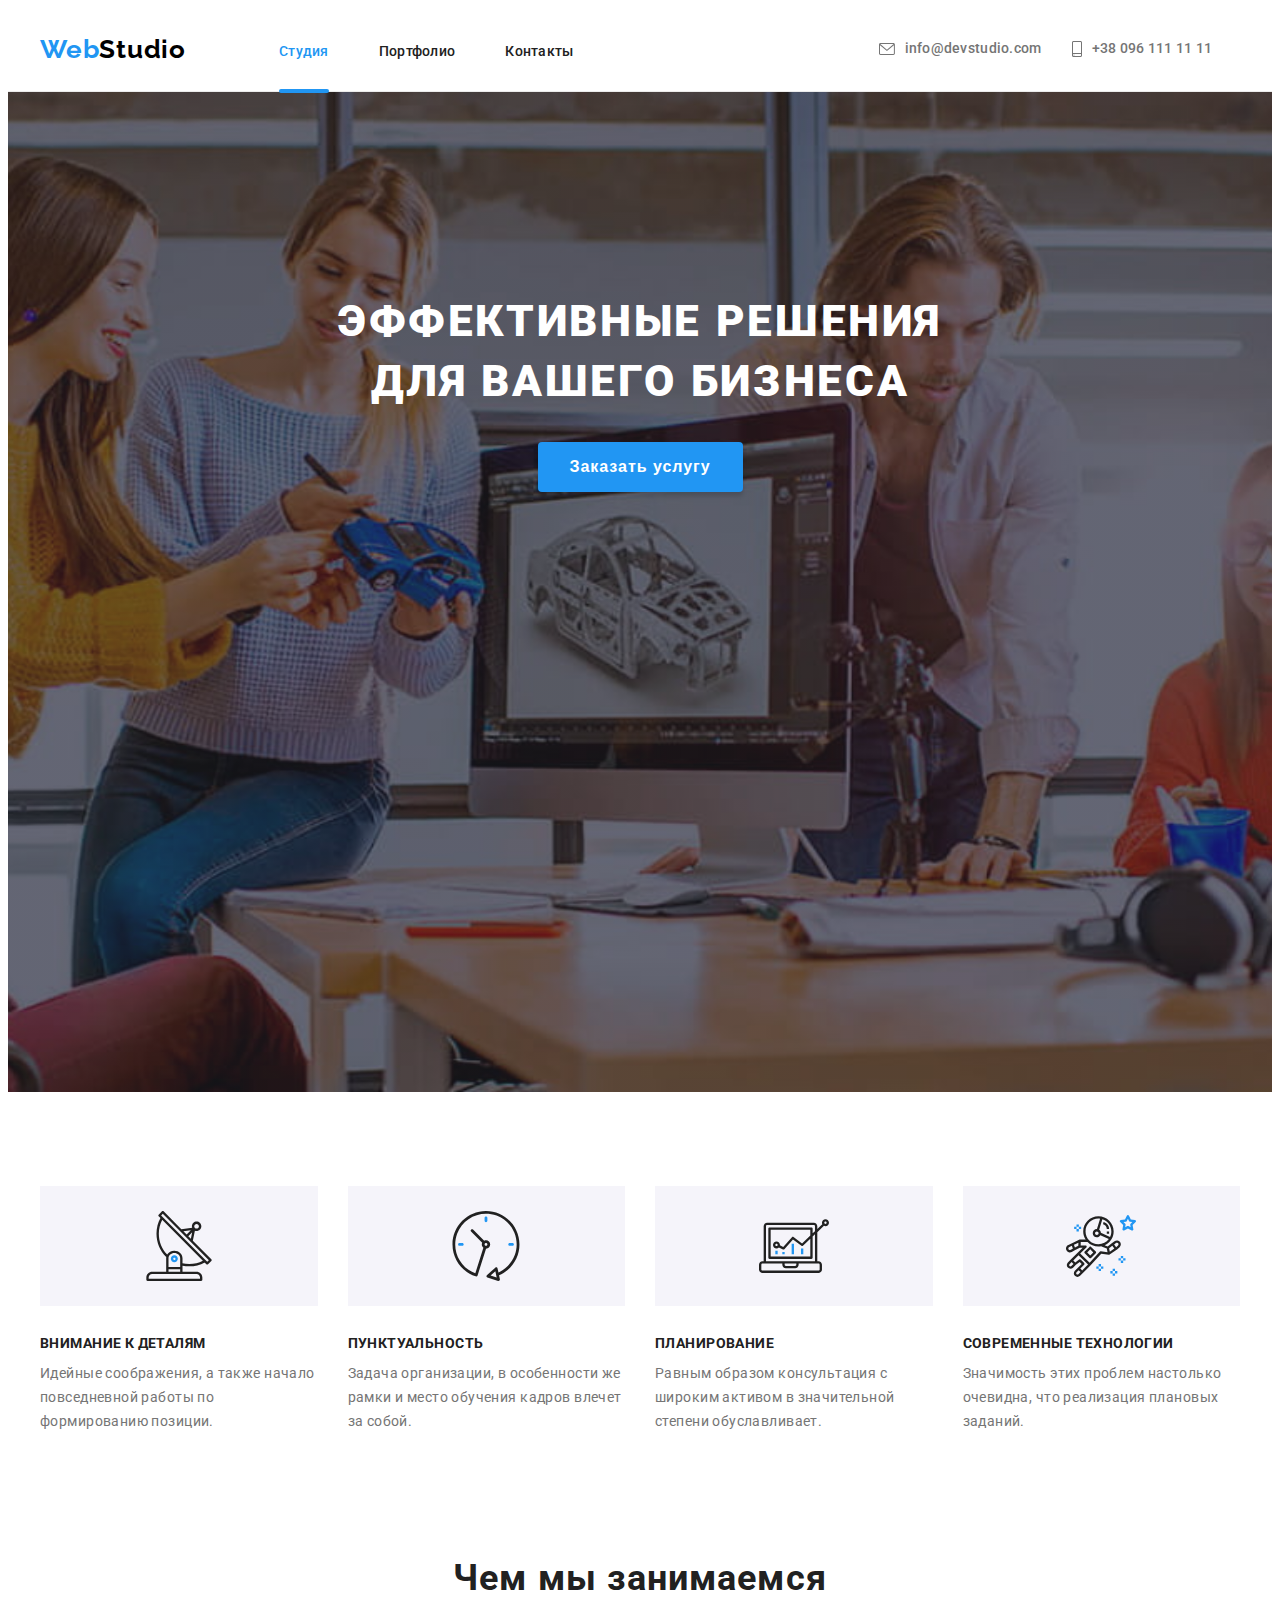
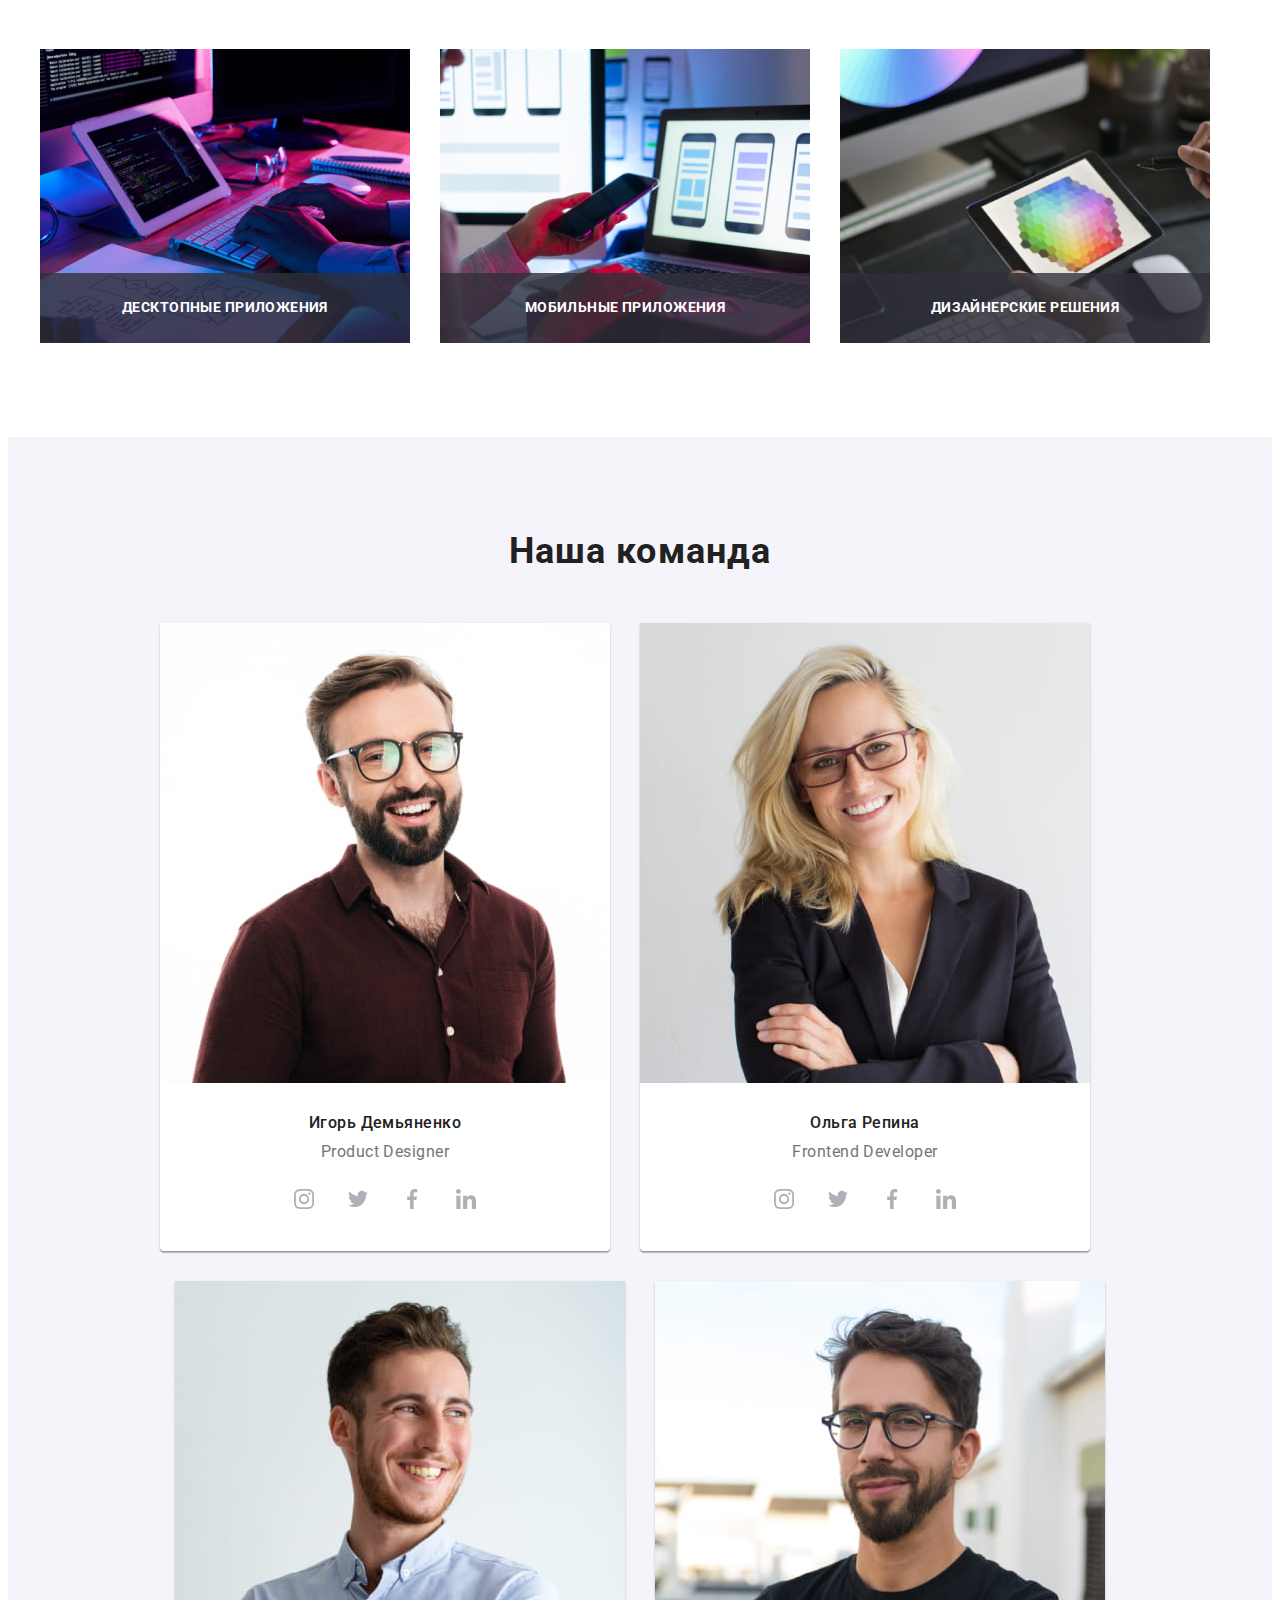
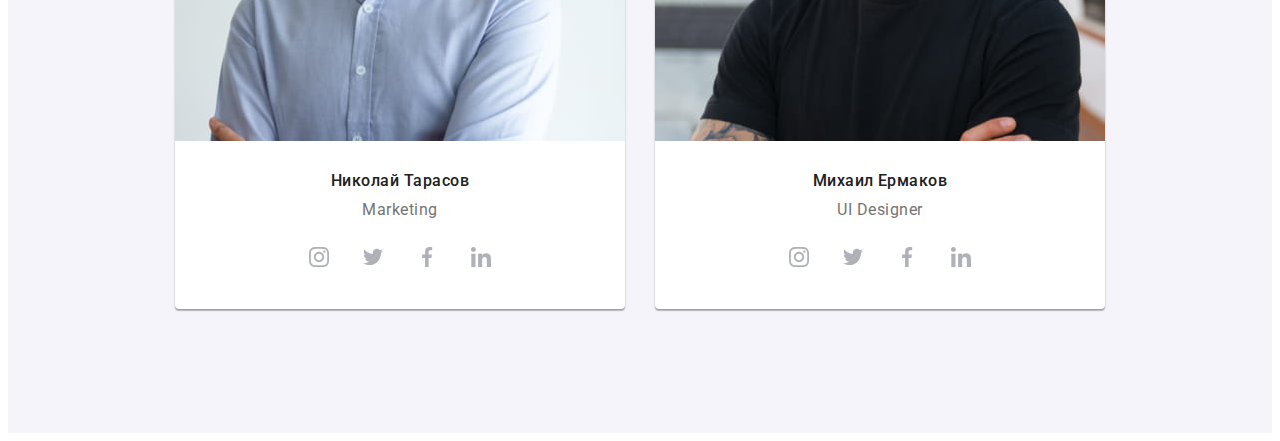
==== index.html @ b8a22445 ":herb:" ====
<!DOCTYPE html>
<html lang="ru">
  <head>
    <meta charset="UTF-8" />
    <meta http-equiv="X-UA-Compatible" content="IE=edge" />
    <meta name="viewport" content="width=device-width, initial-scale=1.0" />
    <title>Web Studio</title>
    <link
      href="https://fonts.googleapis.com/css2?family=Raleway:wght@700&family=Roboto:wght@400;500;700;900&display=swap"
      rel="stylesheet"
    />
    <link
      rel="stylesheet"
      href="https://cdnjs.cloudflare.com/ajax/libs/modern-normalize/1.1.0/modern-normalize.min.css"
      integrity="sha512-wpPYUAdjBVSE4KJnH1VR1HeZfpl1ub8YT/NKx4PuQ5NmX2tKuGu6U/JRp5y+Y8XG2tV+wKQpNHVUX03MfMFn9Q=="
      crossorigin="anonymous"
      referrerpolicy="no-referrer"
    />
    <link rel="stylesheet" href="./css/main.min.css" />
  </head>
  <body>
    <!--шапка-->
    <header class="page-header">
      <div class="page-header__container container">
        <a class="logo" href=""><span class="logo__icon">Web</span>Studio</a>

        <!--мобильное меню-->
        <button
          class="menu-button is-open"
          aria-expanded="false"
          aria-controls="menu-container"
          data-menu-button
          type="button"
        >
          <svg class="menu-icon" width="40" height="40" aria-label="Переключательмобильного меню">
            <use class="icon-menu" href="./images/icon.svg#icon-menu"></use>
            <use class="icon-close" href="./images/icon.svg#icon-close"></use>
          </svg>
        </button>

        <nav class="nav">
          <div class="menu-container" id="menu-container" data-menu>
            <ul class="site-nav">
              <li class="site-nav__item">
                <a class="site-nav__link site-nav__link--active" href="./index.html">Студия</a>
              </li>
              <li class="site-nav__item">
                <a class="site-nav__link" href="./portfolio.html">Портфолио</a>
              </li>
              <li class="site-nav__item"><a class="site-nav__link" href="">Контакты</a></li>
            </ul>

            <!--Контакты-->
            <ul class="contacts">
              <li class="contacts__item">
                <a class="contacts__link contacts__link--mail" href="mailto:info@devstudio.com">
                  <svg class="contacts__logo" width="16" height="12">
                    <use href="./images/icon.svg#icon-envelope"></use></svg
                  >info@devstudio.com</a
                >
              </li>
              <li class="contacts__item">
                <a class="contacts__link contacts__link--tel" href="tel:+380961111111"
                  ><svg class="contacts__logo" width="10" height="16">
                    <use href="./images/icon.svg#icon-smartphone"></use></svg
                  >+38 096 111 11 11</a
                >
              </li>
            </ul>

            <ul class="menu-social">
              <li class="menu-social__item"><a class="menu-social__link">Instagram</a></li>
              <li class="menu-social__item"><a class="menu-social__link">Twitter</a></li>
              <li class="menu-social__item"><a class="menu-social__link">Facebook</a></li>
              <li class="menu-social__item"><a class="menu-social__link">Linkedin</a></li>
            </ul>
          </div>
        </nav>
      </div>
    </header>
    <main>
      <!--Герой-->
      <section class="hero">
        <div class="container">
          <h1 class="hero__title">Эффективные решения <br />для вашего бизнеса</h1>
          <button class="hero__button" data-modal-open type="button">Заказать услугу</button>
        </div>
      </section>

      <div class="backdrop is-hidden" data-modal>
        <div class="modal-box">
          <button class="modal-box__btn" data-modal-close>
            <svg class="modal-box__btn--close" width="18" height="18">
              <use href="./images/icon.svg#icon-close"></use>
            </svg>
          </button>

          <p class="modal-box__title">Оставьте свои данные, мы вам перезвоним</p>
          <form class="modal-box__form">
            <div class="modal-box__field">
              <label class="modal-box__label" for="name">Имя</label>
              <input class="modal-box__input" type="text" name="name" id="name" />
              <svg class="modal-box__icon" width="18" height="18">
                <use href="./images/icon.svg#icon-person"></use>
              </svg>
            </div>

            <div class="modal-box__field">
              <label class="modal-box__label" for="tel">Телефон</label>
              <input class="modal-box__input" type="tel" name="tel" id="tel" />
              <svg class="modal-box__icon" width="18" height="18">
                <use href="./images/icon.svg#icon-phone-black"></use>
              </svg>
            </div>

            <div class="modal-box__field">
              <label class="modal-box__label" for="mail">Почта</label>
              <input class="modal-box__input" type="email" name="mail" id="mail" />
              <svg class="modal-box__icon" width="18" height="18">
                <use href="./images/icon.svg#icon-email-black"></use>
              </svg>
            </div>

            <div class="textarea">
              <label class="modal-box__label" for="textarea">Комментарий</label>
              <textarea
                class="textarea__field"
                name="comment"
                rows="5"
                id="textarea"
                placeholder="Введите текст"
              ></textarea>
            </div>

            <div class="modal-policy">
              <label class="modal-policy__label" for="policy">
                <input
                  class="modal-policy__input visually-hidden"
                  type="checkbox"
                  name="policy"
                  id="policy"
                />
                <span class="modal-policy__check"></span>
                <span class="modal-policy__text"
                  >Соглашаюсь с рассылкой и принимаю
                  <a class="modal-policy__agreement" href="">Условия договора</a></span
                >
              </label>
            </div>

            <button class="modal__submit" type="submit">Отправить</button>
          </form>
        </div>
      </div>

      <!--Особенности-->
      <section class="section">
        <div class="container">
          <h2 class="section__title visually-hidden">Особенности</h2>
          <ul class="feature">
            <li class="feature__item">
              <div class="feature__box">
                <svg class="feature__icon" width="70" height="70">
                  <use href="./images/icon.svg#icon-antenna"></use>
                </svg>
              </div>

              <h3 class="feature__title">Внимание к деталям</h3>
              <p class="feature__text">
                Идейные соображения, а также начало повседневной работы по формированию позиции.
              </p>
            </li>

            <li class="feature__item">
              <div class="feature__box">
                <svg class="feature__icon" width="70" height="70">
                  <use href="./images/icon.svg#icon-clock"></use>
                </svg>
              </div>

              <h3 class="feature__title">Пунктуальность</h3>
              <p class="feature__text">
                Задача организации, в особенности же рамки и место обучения кадров влечет за собой.
              </p>
            </li>

            <li class="feature__item">
              <div class="feature__box">
                <svg class="feature__icon" width="70" height="70">
                  <use href="./images/icon.svg#icon-diagram"></use>
                </svg>
              </div>

              <h3 class="feature__title">Планирование</h3>
              <p class="feature__text">
                Равным образом консультация с широким активом в значительной степени обуславливает.
              </p>
            </li>

            <li class="feature__item">
              <div class="feature__box">
                <svg class="feature__icon" width="70" height="70">
                  <use href="./images/icon.svg#icon-astronaut"></use>
                </svg>
              </div>

              <h3 class="feature__title">Современные технологии</h3>
              <p class="feature__text">
                Значимость этих проблем настолько очевидна, что реализация плановых заданий.
              </p>
            </li>
          </ul>
        </div>
      </section>

      <!--Чем мы занимаемся-->
      <section class="section section--padding-top">
        <div class="container">
          <h2 class="section__title">Чем мы занимаемся</h2>
          <ul class="work">
            <li class="work__item">
              <div class="work__thumb">
                <img src="images/comp.jpg" alt="Computer" width="370" height="295" />
                <p class="work__text">Десктопные приложения</p>
              </div>
            </li>

            <li class="work__item">
              <div class="work__thumb">
                <img src="images/phone.jpg" alt="Phone" width="370" height="295" />
                <p class="work__text">Мобильные приложения</p>
              </div>
            </li>

            <li class="work__item">
              <div class="work__thumb">
                <img src="images/color.jpg" alt="Color" width="370" height="295" />
                <p class="work__text">Дизайнерские решения</p>
              </div>
            </li>
          </ul>
        </div>
      </section>

      <!--Наша команда-->
      <section class="section section--other-bgc">
        <div class="container">
          <h2 class="section__title">Наша команда</h2>
          <ul class="comand">
            <li class="comand__items">
              <picture>
                <source
                  srcset="
                    ./images/mobile-comand/mobile-dem'yanenko.jpg    1x,
                    ./images/mobile-comand/mobile-dem'yanenko@2x.jpg 2x
                  "
                  type="image/jpg"
                  media="(max-width: 767px)"
                />
                <source
                  srcset="
                    ./images/tablet-comand/tablet-dem'yanenko.jpg    1x,
                    ./images/tablet-comand/tablet-dem'yanenko@2x.jpg 2x
                  "
                  type="image/jpg"
                  media="(min-width: $tablet)"
                />
                <source
                  srcset="
                    ./images/tablet-comand/desktop-dem'yanenko.jpg    1x,
                    ./images/tablet-comand/desktop-dem'yanenko@2x.jpg 2x
                  "
                  type="image/jpg"
                  media="(min-width: $desktop)"
                />
                <img src="./images/mobile-comand/mobile-dem'yanenko.jpg" alt="Demianenko" />
              </picture>

              <div class="avatar">
                <h3 class="avatar__title">Игорь Демьяненко</h3>
                <p class="avatar__text">Product Designer</p>

                <ul class="comand-social">
                  <li class="comand-social__item">
                    <a class="comand-social__link" href="">
                      <svg class="comand-social__icon" width="20" height="20">
                        <use href="./images/icon.svg#icon-instagram"></use>
                      </svg>
                    </a>
                  </li>

                  <li class="comand-social__item">
                    <a class="comand-social__link" href="">
                      <svg class="comand-social__icon" width="20" height="20">
                        <use href="./images/icon.svg#icon-twitter"></use>
                      </svg>
                    </a>
                  </li>

                  <li class="comand-social__item">
                    <a class="comand-social__link" href="">
                      <svg class="comand-social__icon" width="20" height="20">
                        <use href="./images/icon.svg#icon-facebook"></use>
                      </svg>
                    </a>
                  </li>

                  <li class="comand-social__item">
                    <a class="comand-social__link" href="">
                      <svg class="comand-social__icon" width="20" height="20">
                        <use href="./images/icon.svg#icon-linkedin"></use>
                      </svg>
                    </a>
                  </li>
                </ul>
              </div>
            </li>

            <li class="comand__items">
              <picture>
                <source
                  media="(max-width: 767px)"
                  srcset="
                    ./images/mobile-comand/mobile-repina.jpg    1x,
                    ./images/mobile-comand/mobile-repina@2x.jpg 2x
                  "
                  type="image/jpg"
                />
                <source
                  media="(min-width: $tablet)"
                  srcset="
                    ./images/tablet-comand/tablet-repina.jpg    1x,
                    ./images/tablet-comand/tablet-repina@2x.jpg 2x
                  "
                  type="image/jpg"
                />
                <source
                  media="(min-width: $desktop)"
                  srcset="
                    ./images/tablet-comand/desktop-repina.jpg    1x,
                    ./images/tablet-comand/desktop-repina@2x.jpg 2x
                  "
                  type="image/jpg"
                />
                <img src="./images/mobile-comand/mobile-repina.jpg" alt="Repina" />
              </picture>

              <div class="avatar">
                <h3 class="avatar__title">Ольга Репина</h3>
                <p class="avatar__text">Frontend Developer</p>

                <ul class="comand-social">
                  <li class="comand-social__item">
                    <a class="comand-social__link" href="">
                      <svg class="comand-social__icon" width="20" height="20">
                        <use href="./images/icon.svg#icon-instagram"></use>
                      </svg>
                    </a>
                  </li>

                  <li class="comand-social__item">
                    <a class="comand-social__link" href="">
                      <svg class="comand-social__icon" width="20" height="20">
                        <use href="./images/icon.svg#icon-twitter"></use>
                      </svg>
                    </a>
                  </li>

                  <li class="comand-social__item">
                    <a class="comand-social__link" href="">
                      <svg class="comand-social__icon" width="20" height="20">
                        <use href="./images/icon.svg#icon-facebook"></use>
                      </svg>
                    </a>
                  </li>

                  <li class="comand-social__item">
                    <a class="comand-social__link" href="">
                      <svg class="comand-social__icon" width="20" height="20">
                        <use href="./images/icon.svg#icon-linkedin"></use>
                      </svg>
                    </a>
                  </li>
                </ul>
              </div>
            </li>

            <li class="comand__items">
              <picture>
                <source
                  media="(max-width: 767px)"
                  srcset="
                    ./images/mobile-comand/mobile-tarasov.jpg    1x,
                    ./images/mobile-comand/mobile-tarasov@2x.jpg 2x
                  "
                  type="image/jpg"
                />
                <source
                  media="(min-width: $tablet)"
                  srcset="
                    ./images/tablet-comand/tablet-tarasov.jpg    1x,
                    ./images/tablet-comand/tablet-tarasov@2x.jpg 2x
                  "
                  type="image/jpg"
                />
                <source
                  media="(min-width: $desktop)"
                  srcset="
                    ./images/tablet-comand/desktop-tarasov.jpg    1x,
                    ./images/tablet-comand/desktop-tarasov@2x.jpg 2x
                  "
                  type="image/jpg"
                />
                <img src="./images/mobile-comand/mobile-tarasov.jpg" alt="Tarasov" />
              </picture>

              <div class="avatar">
                <h3 class="avatar__title">Николай Тарасов</h3>
                <p class="avatar__text">Marketing</p>

                <ul class="comand-social">
                  <li class="comand-social__item">
                    <a class="comand-social__link" href="">
                      <svg class="comand-social__icon" width="20" height="20">
                        <use href="./images/icon.svg#icon-instagram"></use>
                      </svg>
                    </a>
                  </li>

                  <li class="comand-social__item">
                    <a class="comand-social__link" href="">
                      <svg class="comand-social__icon" width="20" height="20">
                        <use href="./images/icon.svg#icon-twitter"></use>
                      </svg>
                    </a>
                  </li>

                  <li class="comand-social__item">
                    <a class="comand-social__link" href="">
                      <svg class="comand-social__icon" width="20" height="20">
                        <use href="./images/icon.svg#icon-facebook"></use>
                      </svg>
                    </a>
                  </li>

                  <li class="comand-social__item">
                    <a class="comand-social__link" href="">
                      <svg class="comand-social__icon" width="20" height="20">
                        <use href="./images/icon.svg#icon-linkedin"></use>
                      </svg>
                    </a>
                  </li>
                </ul>
              </div>
            </li>

            <li class="comand__items">
              <picture>
                <source
                  media="(max-width: 767px)"
                  srcset="
                    ./images/mobile-comand/mobile-ermakov.jpg    1x,
                    ./images/mobile-comand/mobile-ermakov@2x.jpg 2x
                  "
                  type="image/jpg"
                />
                <source
                  media="(min-width: $tablet)"
                  srcset="
                    ./images/tablet-comand/tablet-ermakov.jpg    1x,
                    ./images/tablet-comand/tablet-ermakov@2x.jpg 2x
                  "
                  type="image/jpg"
                />
                <source
                  media="(min-width: $desktop)"
                  srcset="
                    ./images/tablet-comand/desktop-ermakov.jpg    1x,
                    ./images/tablet-comand/desktop-ermakov@2x.jpg 2x
                  "
                  type="image/jpg"
                />
                <img src="./images/mobile-comand/mobile-ermakov.jpg" alt="Ermakov" />
              </picture>

              <div class="avatar">
                <h3 class="avatar__title">Михаил Ермаков</h3>
                <p class="avatar__text">UI Designer</p>

                <ul class="comand-social">
                  <li class="comand-social__item">
                    <a class="comand-social__link" href="">
                      <svg class="comand-social__icon" width="20" height="20">
                        <use href="./images/icon.svg#icon-instagram"></use>
                      </svg>
                    </a>
                  </li>

                  <li class="comand-social__item">
                    <a class="comand-social__link" href="">
                      <svg class="comand-social__icon" width="20" height="20">
                        <use href="./images/icon.svg#icon-twitter"></use>
                      </svg>
                    </a>
                  </li>

                  <li class="comand-social__item">
                    <a class="comand-social__link" href="">
                      <svg class="comand-social__icon" width="20" height="20">
                        <use href="./images/icon.svg#icon-facebook"></use>
                      </svg>
                    </a>
                  </li>

                  <li class="comand-social__item">
                    <a class="comand-social__link" href="">
                      <svg class="comand-social__icon" width="20" height="20">
                        <use href="./images/icon.svg#icon-linkedin"></use>
                      </svg>
                    </a>
                  </li>
                </ul>
              </div>
            </li>
          </ul>
        </div>
      </section>

      <!--Постоянные клиенты-->
      <!-- <section class="section section--text-align">
        <div class="container">
          <h2 class="section__title">Постоянные клиенты</h2>
          <ul class="clients">
            <li class="clients__item">
              <a class="clients__link" href="">
                <svg class="clients__img" width="106" height="60">
                  <use href="./images/icon.svg#icon-ya-co"></use>
                </svg>
              </a>
            </li>
            <li class="clients__item">
              <a class="clients__link" href="">
                <svg class="clients__img" width="106" height="60">
                  <use href="./images/icon.svg#icon-company"></use>
                </svg>
              </a>
            </li>
            <li class="clients__item">
              <a class="clients__link" href="">
                <svg class="clients__img" width="106" height="60">
                  <use href="./images/icon.svg#icon-company2"></use>
                </svg>
              </a>
            </li>
            <li class="clients__item">
              <a class="clients__link" href="">
                <svg class="clients__img" width="106" height="60">
                  <use href="./images/icon.svg#icon-foster-peters"></use>
                </svg>
              </a>
            </li>
            <li class="clients__item">
              <a class="clients__link" href="">
                <svg class="clients__img" width="106" height="60">
                  <use href="./images/icon.svg#icon-brand"></use>
                </svg>
              </a>
            </li>
            <li class="clients__item">
              <a class="clients__link" href="">
                <svg class="clients__img" width="106" height="60">
                  <use href="./images/icon.svg#icon-company-tag-line"></use>
                </svg>
              </a>
            </li>
          </ul>
        </div>
      </section> -->
    </main>

    <!-- Футер
    <footer class="page-footer">
      <div class="container page-footer--bgc">
        <div class="wrapper">
          <a class="wrapper__logo" href=""><span class="wrapper__icon">Web</span>Studio</a>

          <address>
            <ul class="addres">
              <li class="addres__items">
                <a class="addres__link" href="https://goo.gl/maps/AxwCZDzG8Fguy3GU9"
                  >г. Киев, пр-т Леси Украинки, 26</a
                >
              </li>
              <li class="addres__items">
                <a class="addres__contacts" href="info@example.com">info@example.com</a>
              </li>
              <li class="addres__items">
                <a class="addres__contacts" href="+380991111111">+38 099 111 11 11</a>
              </li>
            </ul>
          </address>
        </div>

        <div class="accede">
          <h2 class="accede__title">Присоединяйтесь</h2>
          <ul class="social">
            <li class="social__item">
              <a class="social__link" href="">
                <svg class="social__logo" width="20" height="20">
                  <use href="./images/icon.svg#icon-instagram"></use>
                </svg>
              </a>
            </li>

            <li class="social__item">
              <a class="social__link" href="">
                <svg class="social__logo" width="20" height="20">
                  <use href="./images/icon.svg#icon-twitter"></use>
                </svg>
              </a>
            </li>

            <li class="social__item">
              <a class="social__link" href="">
                <svg class="social__logo" width="20" height="20">
                  <use href="./images/icon.svg#icon-facebook"></use>
                </svg>
              </a>
            </li>

            <li class="social__item">
              <a class="social__link" href="">
                <svg class="social__logo" width="20" height="20">
                  <use href="./images/icon.svg#icon-linkedin"></use>
                </svg>
              </a>
            </li>
          </ul>
        </div>

        <div class="subscribe">
          <h2 class="subscribe__title">Подпишитесь на рассылку</h2>

          <form class="form form--position">
            <label class="form__field">
              <input type="email" class="form__input" name="mail" placeholder="E-mail" />
            </label>
            <button class="form__btn" type="submit">
              Подписаться
              <svg class="form-btn__icon" width="24" height="24">
                <use href="./images/icon.svg#icon-telegram"></use>
              </svg>
            </button>
          </form>
        </div>
      </div>
    </footer> -->

    <script src="./js/modal.js"></script>
    <script src="./js/menu.js"></script>
  </body>
</html>
---- css/main.min.css ----
.visually-hidden{position:absolute;width:1px;height:1px;margin:-1px;border:0;padding:0;white-space:nowrap;-webkit-clip-path:inset(100%);clip-path:inset(100%);clip:rect(0 0 0 0);overflow:hidden}.backdrop,.grid__box,.grid__text{width:100%;height:100%}body{background-color:#fff;color:#757575;font-family:Roboto,sans-serif}h1,h2,h3,p{margin:0}ul{list-style:none;padding:0;margin:0}img{display:block;max-width:100%;height:auto}a{text-decoration:none}button{cursor:pointer}.container{max-width:480px;padding:0 15px;margin:0 auto}@media screen and (min-width: 768px){.container{max-width:768px}}@media screen and (min-width: 1200px){.container{max-width:1200px}}.section{padding:60px 0}@media screen and (min-width: 1200px){.section{padding:94px 0}}.section__title{text-align:center;margin-bottom:50px;color:#212121;font-weight:700;font-size:36px;line-height:1.16;letter-spacing:0.03em}.page-header__container{display:-webkit-box;display:-ms-flexbox;display:flex;-webkit-box-align:center;-ms-flex-align:center;align-items:center;padding:15px}@media screen and (max-width: 767px){.page-header__container{-webkit-box-pack:justify;-ms-flex-pack:justify;justify-content:space-between}}@media screen and (min-width: 768px){.page-header__container{padding-top:26px;padding-bottom:26px}}.page-header{border-bottom:1px solid #ececec}.site-nav{position:relative}@media screen and (max-width: 767px){.site-nav{display:inline-block;margin-bottom:302px}}@media screen and (min-width: 768px){.site-nav{display:-webkit-box;display:-ms-flexbox;display:flex;margin-right:84px}}@media screen and (min-width: 1200px){.site-nav{margin-right:305px}}.site-nav__link{font-weight:500;font-size:14px;line-height:1.14;letter-spacing:.02em;color:#212121;-webkit-transition:color 250ms cubic-bezier(0.4, 0, 0.2, 1);transition:color 250ms cubic-bezier(0.4, 0, 0.2, 1)}.site-nav__link:hover,.site-nav__link:focus{color:#2196f3}@media screen and (max-width: 767px){.site-nav__link{font-weight:500;font-size:40px;line-height:1.18;letter-spacing:.02em;color:#212121}}@media screen and (min-width: 768px){.site-nav__link{line-height:1.14}}@media screen and (min-width: 1200px){.site-nav__link{font-weight:500;font-size:14px;line-height:1.14;letter-spacing:.02em}}.site-nav__link--active{color:#2196f3}@media screen and (max-width: 767px){.site-nav__link--active{font-weight:500;font-size:40px;line-height:1.18;letter-spacing:.02em}}@media screen and (min-width: 768px){.site-nav__link--active::after{display:inline-block;position:absolute;content:'';bottom:-34px;left:0;background-color:#2196f3;width:100%;height:4px;border-radius:2px;-webkit-transform:scale(1);transform:scale(1);-webkit-transition:-webkit-transform 250ms cubic-bezier(0.4, 0, 0.2, 1);transition:-webkit-transform 250ms cubic-bezier(0.4, 0, 0.2, 1);transition:transform 250ms cubic-bezier(0.4, 0, 0.2, 1);transition:transform 250ms cubic-bezier(0.4, 0, 0.2, 1), -webkit-transform 250ms cubic-bezier(0.4, 0, 0.2, 1)}}@media screen and (min-width: 1200px){.site-nav__link--active::after{bottom:-32px}}.site-nav__link--active:hover::after{-webkit-transform:scaleX(0.9);transform:scaleX(0.9)}.site-nav__item{position:relative;margin-right:0}.site-nav__item:not(:last-child){margin-right:50px}@media screen and (max-width: 767px){.site-nav__item:not(:last-child){margin-right:0;margin-bottom:32px}}.menu-button{position:absolute;right:0;z-index:2;display:-webkit-inline-box;display:-ms-inline-flexbox;display:inline-flex;margin:0;padding:0;border:none;background-color:transparent;-webkit-transition:fill 250ms cubic-bezier(0.4, 0, 0.2, 1);transition:fill 250ms cubic-bezier(0.4, 0, 0.2, 1)}@media screen and (min-width: 768px){.menu-button{display:none}}.menu-button .icon-menu{display:none}.menu-button.is-open .icon-menu{display:block}.menu-button.is-open .icon-close{display:none}@media screen and (max-width: 767px){.menu-button:hover,.menu-button:focus{fill:#2196f3}}.menu-icon{margin-right:15px}.icon-menu{z-index:2}.icon-close{z-index:1}.menu-container{background-color:#fff;padding:20px;font-size:20px;height:auto}@media screen and (max-width: 767px){.menu-container{display:none;position:absolute;top:0;left:0;width:100%;height:100%;padding:48px 40px}.menu-container.is-open{display:block}}@media screen and (min-width: 768px){.menu-container{display:-webkit-box;display:-ms-flexbox;display:flex;-webkit-box-pack:justify;-ms-flex-pack:justify;justify-content:space-between;-webkit-box-align:center;-ms-flex-align:center;align-items:center;-webkit-box-flex:1;-ms-flex-positive:1;flex-grow:1;padding:0}}.contacts{display:-webkit-box;display:-ms-flexbox;display:flex;margin-left:auto}@media screen and (max-width: 767px){.contacts{display:-webkit-inline-box;display:-ms-inline-flexbox;display:inline-flex;-ms-flex-wrap:wrap;flex-wrap:wrap}}@media screen and (min-width: 768px){.contacts{-webkit-box-orient:vertical;-webkit-box-direction:normal;-ms-flex-direction:column;flex-direction:column}}@media screen and (min-width: 1200px){.contacts{-webkit-box-orient:initial;-webkit-box-direction:initial;-ms-flex-direction:initial;flex-direction:initial}}.contacts__item:not(:last-child){margin-right:50px}@media screen and (min-width: 1200px){.contacts__item:not(:last-child){margin-right:30px}}@media screen and (max-width: 767px){.contacts__item:nth-child(1){-webkit-box-ordinal-group:3;-ms-flex-order:2;order:2}}@media screen and (max-width: 767px){.contacts__item:nth-child(2){-webkit-box-ordinal-group:2;-ms-flex-order:1;order:1}}.contacts__link{display:-webkit-box;display:-ms-flexbox;display:flex;-webkit-box-align:center;-ms-flex-align:center;align-items:center;font-weight:500;font-size:14px;line-height:1.4;letter-spacing:.02em;color:#757575;fill:#757575;margin-bottom:0;-webkit-transition:color 250ms cubic-bezier(0.4, 0, 0.2, 1),fill 250ms cubic-bezier(0.4, 0, 0.2, 1);transition:color 250ms cubic-bezier(0.4, 0, 0.2, 1),fill 250ms cubic-bezier(0.4, 0, 0.2, 1)}.contacts__link:hover,.contacts__link:focus{color:#2196f3;fill:#2196f3}@media screen and (max-width: 767px){.contacts__link{display:-webkit-inline-box;display:-ms-inline-flexbox;display:inline-flex;-ms-flex-wrap:wrap;flex-wrap:wrap}}@media screen and (min-width: 768px){.contacts__link{font-weight:500;font-size:12px;line-height:1.17;letter-spacing:.02em}}@media screen and (min-width: 1200px){.contacts__link{font-weight:500;font-size:14px;line-height:1.14;letter-spacing:.02em}}@media screen and (max-width: 767px){.contacts__link--tel{margin-bottom:32px;font-weight:500;font-size:34px;line-height:1.18;letter-spacing:0.02em;color:#2196f3}}@media screen and (max-width: 767px){.contacts__link--mail{font-weight:500;font-size:24px;line-height:1.17;letter-spacing:0.02em;color:#757575;margin-bottom:64px}}@media screen and (min-width: 768px){.contacts__link--mail{margin-bottom:10px}}@media screen and (min-width: 1200px){.contacts__link--mail{margin-bottom:0}}.contacts__logo{margin-right:10px}@media screen and (max-width: 767px){.contacts__logo{display:none}}@media screen and (max-width: 767px){.menu-social{display:-webkit-inline-box;display:-ms-inline-flexbox;display:inline-flex}}@media screen and (min-width: 768px){.menu-social{display:none}}@media screen and (max-width: 767px){.menu-social__item:not(:last-child){border-right:1px solid rgba(33,33,33,0.2);padding-right:10px}}@media screen and (max-width: 767px){.menu-social__item:not(:first-child){padding-left:10px}}@media screen and (max-width: 767px){.menu-social__link{font-weight:500;font-size:18px;line-height:1.22;letter-spacing:0.02em;color:#2196f3}}.logo{color:#000;font-family:Raleway,sans-serif;font-weight:700;font-size:24px;line-height:28px;letter-spacing:.03em}@media screen and (min-width: 768px){.logo{margin-right:88px;font-weight:700;font-size:24px;line-height:1.17;letter-spacing:.03em}}@media screen and (min-width: 1200px){.logo{margin-right:93px;font-weight:700;font-size:26px;line-height:1.19;letter-spacing:.03em}}.logo__icon{color:#2196f3}.hero{padding:118px 0;text-align:center;margin:0 auto;height:400px;background-color:#2f303a;background-image:-webkit-gradient(linear, left top, right top, from(rgba(47,48,58,0.4))),url("../images/mobile-hero/mobile-hero.jpg");background-image:linear-gradient(to right, rgba(47,48,58,0.4)),url("../images/mobile-hero/mobile-hero.jpg");background-repeat:no-repeat;background-position:center;background-size:cover}@media (min-device-pixel-ratio: 2), (-webkit-min-device-pixel-ratio: 2), (min-resolution: 192dpi), (min-resolution: 2dppx){.hero{background-image:-webkit-gradient(linear, left top, left bottom, from(rgba(47,48,58,0.4)), to(rgba(47,48,58,0.4))),url("../images/mobile-hero/mobile-hero@2x.jpg");background-image:linear-gradient(rgba(47,48,58,0.4), rgba(47,48,58,0.4)),url("../images/mobile-hero/mobile-hero@2x.jpg")}}@media screen and (min-width: 768px){.hero{background-image:-webkit-gradient(linear, left top, right top, from(rgba(47,48,58,0.4))),url("/images/tablet-hero/tablet-hero.jpg");background-image:linear-gradient(to right, rgba(47,48,58,0.4)),url("/images/tablet-hero/tablet-hero.jpg")}}@media screen and (min-width: 768px) and (min-device-pixel-ratio: 2), screen and (min-width: 768px) and (-webkit-min-device-pixel-ratio: 2), screen and (min-width: 768px) and (min-resolution: 192dpi), screen and (min-width: 768px) and (min-resolution: 2dppx){.hero{background-image:-webkit-gradient(linear, left top, left bottom, from(rgba(47,48,58,0.4)), to(rgba(47,48,58,0.4))),url("../images/tablet-hero/tablet-hero@2x.jpg");background-image:linear-gradient(rgba(47,48,58,0.4), rgba(47,48,58,0.4)),url("../images/tablet-hero/tablet-hero@2x.jpg")}}@media screen and (min-width: 1200px){.hero{padding:200px 0;height:600px;background-image:-webkit-gradient(linear, left top, right top, from(rgba(47,48,58,0.4)), to(rgba(47,48,58,0.4))),url("../images/desktop-hero/desktop-hero.jpg");background-image:linear-gradient(to right, rgba(47,48,58,0.4), rgba(47,48,58,0.4)),url("../images/desktop-hero/desktop-hero.jpg")}}@media screen and (min-width: 1200px) and (min-device-pixel-ratio: 2), screen and (min-width: 1200px) and (-webkit-min-device-pixel-ratio: 2), screen and (min-width: 1200px) and (min-resolution: 192dpi), screen and (min-width: 1200px) and (min-resolution: 2dppx){.hero{background-image:-webkit-gradient(linear, left top, left bottom, from(rgba(47,48,58,0.4)), to(rgba(47,48,58,0.4))),url("../images/desktop-hero/desktop-hero@2x.jpg");background-image:linear-gradient(rgba(47,48,58,0.4), rgba(47,48,58,0.4)),url("../images/desktop-hero/desktop-hero@2x.jpg")}}.hero__title{font-weight:900;font-size:26px;line-height:1.62;letter-spacing:.06em;text-align:center;text-transform:uppercase;margin-bottom:30px;color:#fff}@media screen and (min-width: 1200px){.hero__title{font-weight:900;font-size:44px;line-height:1.36;letter-spacing:.06em}}.hero__button{padding:10px 32px;min-width:200px;min-height:50px;-webkit-box-shadow:0px 4px 4px rgba(0,0,0,0.15);box-shadow:0px 4px 4px rgba(0,0,0,0.15);border-radius:4px;border:transparent;-webkit-box-align:center;-ms-flex-align:center;align-items:center;text-align:center;background-color:#2196f3;color:#fff;font-weight:700;font-size:16px;line-height:1.88;letter-spacing:.06em;-webkit-transition:background-color 250ms cubic-bezier(0.4, 0, 0.2, 1);transition:background-color 250ms cubic-bezier(0.4, 0, 0.2, 1)}.hero__button:hover,.hero__button:focus{background-color:#188ce8}.backdrop{visibility:visible;position:fixed;top:0;left:0;background-color:rgba(0,0,0,0.2);opacity:1;-webkit-transition:opacity 250ms cubic-bezier(0.4, 0, 0.2, 1),visibility 250ms cubic-bezier(0.4, 0, 0.2, 1);transition:opacity 250ms cubic-bezier(0.4, 0, 0.2, 1),visibility 250ms cubic-bezier(0.4, 0, 0.2, 1)}.backdrop.is-hidden{visibility:hidden;opacity:0;pointer-events:none}.modal-box{position:absolute;top:50%;left:50%;padding:40px;background-color:#fff;-webkit-box-shadow:0px 1px 3px rgba(0,0,0,0.12),0px 1px 1px rgba(0,0,0,0.14),0px 2px 1px rgba(0,0,0,0.2);box-shadow:0px 1px 3px rgba(0,0,0,0.12),0px 1px 1px rgba(0,0,0,0.14),0px 2px 1px rgba(0,0,0,0.2);border-radius:4px;-webkit-transform:translate(-50%, -50%) scale(1);transform:translate(-50%, -50%) scale(1);-webkit-transition:-webkit-transform 250ms cubic-bezier(0.4, 0, 0.2, 1);transition:-webkit-transform 250ms cubic-bezier(0.4, 0, 0.2, 1);transition:transform 250ms cubic-bezier(0.4, 0, 0.2, 1);transition:transform 250ms cubic-bezier(0.4, 0, 0.2, 1), -webkit-transform 250ms cubic-bezier(0.4, 0, 0.2, 1)}@media screen and (max-width: 767px){.modal-box{max-width:450px;width:100vw;max-height:609px;height:100vh}}@media screen and (min-width: 768px){.modal-box{width:450px;height:609px}}@media screen and (min-width: 1200px){.modal-box{width:528px;height:581px}}.backdrop.is-hidden .modal-box{-webkit-transform:translate(-50%, -50%) scale(0);transform:translate(-50%, -50%) scale(0)}.modal-box__btn{position:absolute;top:8px;right:8px;display:-webkit-box;display:-ms-flexbox;display:flex;-webkit-box-pack:center;-ms-flex-pack:center;justify-content:center;-webkit-box-align:center;-ms-flex-align:center;align-items:center;margin-left:auto;width:30px;height:30px;background-color:#fff;border:1px solid rgba(0,0,0,0.1);border-radius:50%}.modal-box__btn--close{fill:#000;-webkit-transition:fill 250ms cubic-bezier(0.4, 0, 0.2, 1);transition:fill 250ms cubic-bezier(0.4, 0, 0.2, 1)}.modal-box__btn--close:hover,.modal-box__btn--close:focus{fill:#2196f3}.modal-box__title{font-weight:700;font-size:20px;line-height:1.5;letter-spacing:.03em;color:#000;margin-bottom:12px;text-align:center}.modal-box__form{margin:0 auto;text-align:center}.modal-box__field{display:-webkit-box;display:-ms-flexbox;display:flex;-webkit-box-orient:vertical;-webkit-box-direction:normal;-ms-flex-direction:column;flex-direction:column;position:relative;margin-bottom:10px}.modal-box__label{margin-bottom:10px;text-align:start;font-weight:400;font-size:12px;line-height:1.17;letter-spacing:.01em;margin-bottom:4px;color:#757575}.modal-box__input{height:40px;padding:11px 12px 11px auto;border:1px solid rgba(33,33,33,0.2);-webkit-box-sizing:border-box;box-sizing:border-box;border-radius:4px;-webkit-transition:border-color 250ms transition-timing-function, outline 250ms transition-timing-function;transition:border-color 250ms transition-timing-function, outline 250ms transition-timing-function}.modal-box__input:focus,.modal-box__input:focus+.modal-box__icon{fill:#2196f3;border-color:#2196f3;outline:none}.modal-box__icon{position:absolute;top:50%;left:12px;fill:#212121;-webkit-transition:fill 250ms cubic-bezier(0.4, 0, 0.2, 1);transition:fill 250ms cubic-bezier(0.4, 0, 0.2, 1)}.textarea{display:-webkit-box;display:-ms-flexbox;display:flex;-webkit-box-orient:vertical;-webkit-box-direction:normal;-ms-flex-direction:column;flex-direction:column;position:relative;margin-bottom:20px}.textarea__field{padding:12px 16px;border:1px solid rgba(33,33,33,0.2);-webkit-box-sizing:border-box;box-sizing:border-box;border-radius:4px;resize:none;-webkit-transition:border-color 250ms cubic-bezier(0.4, 0, 0.2, 1),outline 250ms cubic-bezier(0.4, 0, 0.2, 1);transition:border-color 250ms cubic-bezier(0.4, 0, 0.2, 1),outline 250ms cubic-bezier(0.4, 0, 0.2, 1)}.textarea__field:focus{border-color:#2196f3;outline:none}.textarea__field::-webkit-input-placeholder{font-size:12px;line-height:1.14;letter-spacing:0.01em;color:rgba(117,117,117,0.5);-webkit-transition:color 250ms transition-timing-function;transition:color 250ms transition-timing-function}.textarea__field:-ms-input-placeholder{font-size:12px;line-height:1.14;letter-spacing:0.01em;color:rgba(117,117,117,0.5);-webkit-transition:color 250ms transition-timing-function;transition:color 250ms transition-timing-function}.textarea__field::-ms-input-placeholder{font-size:12px;line-height:1.14;letter-spacing:0.01em;color:rgba(117,117,117,0.5);-webkit-transition:color 250ms transition-timing-function;transition:color 250ms transition-timing-function}.textarea__field::placeholder{font-size:12px;line-height:1.14;letter-spacing:0.01em;color:rgba(117,117,117,0.5);-webkit-transition:color 250ms transition-timing-function;transition:color 250ms transition-timing-function}.textarea__field::-webkit-input-placeholder:focus::-webkit-input-placeholder{color:#2196f3}.textarea__field:-ms-input-placeholder:focus:-ms-input-placeholder{color:#2196f3}.textarea__field::-ms-input-placeholder:focus::-ms-input-placeholder{color:#2196f3}.textarea__field::placeholder:focus::placeholder{color:#2196f3}.modal-policy{display:-webkit-box;display:-ms-flexbox;display:flex;-webkit-box-pack:center;-ms-flex-pack:center;justify-content:center;margin-bottom:30px;padding:0}.modal-policy__label{display:-webkit-inline-box;display:-ms-inline-flexbox;display:inline-flex;-webkit-box-align:center;-ms-flex-align:center;align-items:center}.modal-policy__check{display:inline-block;margin-right:8px;width:16px;height:15px;border:2px solid #212121;border-radius:2px;-webkit-transform:scale(0.9);transform:scale(0.9);-webkit-transition:background-color 250ms cubic-bezier(0.4, 0, 0.2, 1),border-color 250ms cubic-bezier(0.4, 0, 0.2, 1),-webkit-transform 250ms cubic-bezier(0.4, 0, 0.2, 1);transition:background-color 250ms cubic-bezier(0.4, 0, 0.2, 1),border-color 250ms cubic-bezier(0.4, 0, 0.2, 1),-webkit-transform 250ms cubic-bezier(0.4, 0, 0.2, 1);transition:transform 250ms cubic-bezier(0.4, 0, 0.2, 1),background-color 250ms cubic-bezier(0.4, 0, 0.2, 1),border-color 250ms cubic-bezier(0.4, 0, 0.2, 1);transition:transform 250ms cubic-bezier(0.4, 0, 0.2, 1),background-color 250ms cubic-bezier(0.4, 0, 0.2, 1),border-color 250ms cubic-bezier(0.4, 0, 0.2, 1),-webkit-transform 250ms cubic-bezier(0.4, 0, 0.2, 1)}.modal-policy__input:checked+.modal-policy__check{background-color:#2196f3;border-color:#2196f3;background-image:url(../images/icon-check.svg);background-size:contain;background-origin:border-box;-webkit-transform:scale(1);transform:scale(1)}.modal-policy__text{font-weight:400;font-size:12px;line-height:1.17;letter-spacing:.03em;color:#757575}@media screen and (min-width: 1200px){.modal-policy__text{font-weight:400;font-size:14px;line-height:1.71;letter-spacing:.03em}}.modal-policy__agreement{position:relative;text-decoration:none;color:#2196f3;font-weight:400;font-size:12px;line-height:1.17;letter-spacing:.03em}@media screen and (min-width: 1200px){.modal-policy__agreement{font-weight:400;font-size:14px;line-height:1.71;letter-spacing:.03em}}.modal-policy__agreement::after{position:absolute;content:'';top:14.5px;left:0;width:100%;height:1px;background-color:#2196f3}.modal__submit{min-width:200px;height:50px;padding:10px 55px;background-color:#2196f3;-webkit-box-shadow:0px 4px 4px rgba(0,0,0,0.15);box-shadow:0px 4px 4px rgba(0,0,0,0.15);border-radius:4px;border-style:none;font-weight:700;font-size:16px;line-height:1.88;letter-spacing:.06em;-webkit-box-align:center;-ms-flex-align:center;align-items:center;text-align:center;color:#fff;-webkit-transition:background-color 250ms cubic-bezier(0.4, 0, 0.2, 1);transition:background-color 250ms cubic-bezier(0.4, 0, 0.2, 1)}.modal__submit:hover,.modal__submit:focus{background-color:#188ce8}.feature{display:-webkit-box;display:-ms-flexbox;display:flex;-ms-flex-wrap:wrap;flex-wrap:wrap}.feature__item{margin-bottom:30px}@media screen and (min-width: 768px){.feature__item{-ms-flex-preferred-size:calc((100% - 30px) / 2);flex-basis:calc((100% - 30px) / 2)}}@media screen and (min-width: 1200px){.feature__item{margin-right:30px;-ms-flex-preferred-size:calc((100% - 90px) / 4);flex-basis:calc((100% - 90px) / 4)}.feature__item:last-child{margin-right:0}}@media screen and (min-width: 768px) and (max-width: 1199px){.feature__item:nth-child(2n+1){margin-right:30px}}@media screen and (min-width: 768px) and (max-width: 1199px){.feature__item:nth-child(3){margin-bottom:0}}@media screen and (min-width: 768px) and (max-width: 1199px){.feature__item:nth-child(4){margin-bottom:0}}.feature__box{display:-webkit-box;display:-ms-flexbox;display:flex;-webkit-box-pack:center;-ms-flex-pack:center;justify-content:center;-webkit-box-align:center;-ms-flex-align:center;align-items:center;margin-bottom:30px;background-color:#f5f4fa;height:120px}.feature__title{text-align:center;font-weight:700;font-size:14px;line-height:1.14;letter-spacing:.03em;text-transform:uppercase;color:#212121;margin-bottom:10px;margin-top:0;text-transform:uppercase}@media screen and (min-width: 768px){.feature__title{text-align:start}}@media screen and (min-width: 1200px){.feature__title{color:#212121}}.feature__text{font-weight:400;font-size:14px;line-height:1.71;letter-spacing:.03em;color:#757575}.section--padding-top{padding-top:0}@media screen and (max-width: 1199px){.section--padding-top{display:none}}.work{display:-webkit-box;display:-ms-flexbox;display:flex;-ms-flex-wrap:wrap;flex-wrap:wrap}.work__item:not(:last-child){margin-right:30px}.work__thumb{position:relative}.work__text{display:-webkit-box;display:-ms-flexbox;display:flex;-webkit-box-pack:center;-ms-flex-pack:center;justify-content:center;-webkit-box-align:center;-ms-flex-align:center;align-items:center;position:absolute;bottom:0;left:0;width:100%;height:70px;text-align:center;font-weight:700;font-size:14px;line-height:1.14;letter-spacing:0.03em;text-transform:uppercase;color:#fff;background-color:rgba(47,48,58,0.8)}.section--other-bgc{background-color:#f5f4fa}.comand{display:block;margin:0 auto}@media screen and (min-width: 768px){.comand{display:-webkit-box;display:-ms-flexbox;display:flex;-ms-flex-wrap:wrap;flex-wrap:wrap;-webkit-box-pack:center;-ms-flex-pack:center;justify-content:center}}.comand__items{margin-right:30px;background-color:#fff;-webkit-box-shadow:0px 1px 3px rgba(0,0,0,0.12),0px 1px 1px rgba(0,0,0,0.14),0px 2px 1px rgba(0,0,0,0.2);box-shadow:0px 1px 3px rgba(0,0,0,0.12),0px 1px 1px rgba(0,0,0,0.14),0px 2px 1px rgba(0,0,0,0.2);border-radius:0px 0px 4px 4px;margin-bottom:30px}.comand__items:last-child{margin-right:0}.avatar{padding:30px 32px}.avatar__title{font-weight:500;font-size:16px;line-height:1.19;letter-spacing:.03em;text-align:center;margin-bottom:10px;color:#212121}.avatar__text{text-align:center;margin-bottom:16px;font-weight:400;font-size:16px;line-height:1.19;letter-spacing:.03em}.comand-social{display:-webkit-box;display:-ms-flexbox;display:flex;-webkit-box-align:center;-ms-flex-align:center;align-items:center;-webkit-box-pack:center;-ms-flex-pack:center;justify-content:center;padding:0;margin:0}.comand-social__item:not(:last-child){margin-right:10px}.comand-social__link{display:-webkit-box;display:-ms-flexbox;display:flex;-webkit-box-pack:center;-ms-flex-pack:center;justify-content:center;-webkit-box-align:center;-ms-flex-align:center;align-items:center;width:44px;height:44px;border-radius:50%;color:#afb1b8;-webkit-transition:background-color 250ms cubic-bezier(0.4, 0, 0.2, 1),color 250ms cubic-bezier(0.4, 0, 0.2, 1);transition:background-color 250ms cubic-bezier(0.4, 0, 0.2, 1),color 250ms cubic-bezier(0.4, 0, 0.2, 1)}.comand-social__link:hover,.comand-social__link:focus{background-color:#2196f3;color:#fff}.comand-social__icon{fill:currentColor}.section--text-align{text-align:center}.clients{display:-webkit-box;display:-ms-flexbox;display:flex;padding:0;margin:0}.clients__item:not(:last-child){margin-right:30px}.clients__link{display:-webkit-box;display:-ms-flexbox;display:flex;-webkit-box-pack:center;-ms-flex-pack:center;justify-content:center;-webkit-box-align:center;-ms-flex-align:center;align-items:center;height:92px;border:1px solid #afb1b8;border-radius:4px;color:#afb1b8;-webkit-transition:color 250ms cubic-bezier(0.4, 0, 0.2, 1),border 250ms cubic-bezier(0.4, 0, 0.2, 1);transition:color 250ms cubic-bezier(0.4, 0, 0.2, 1),border 250ms cubic-bezier(0.4, 0, 0.2, 1)}.clients__link:hover,.clients__link:focus{color:#2196f3;border:1px solid #2196f3}.clients__img{fill:currentColor}.page-footer{padding:60px 0;background-color:#2f303a}.page-footer--bgc{-webkit-box-align:baseline;-ms-flex-align:baseline;align-items:baseline;display:-webkit-box;display:-ms-flexbox;display:flex}.wrapper{margin-right:70px}.wrapper__logo{display:inline-block;margin-bottom:20px;color:#fff;font-family:Raleway,sans-serif;font-size:26px;line-height:1.19;letter-spacing:0.03em}.wrapper__icon{color:#2196f3}.addres__items{margin-bottom:9px}.addres__items:last-child{margin-bottom:0px}.addres__link{font-style:normal;color:#fff;background-color:#2f303a;font-size:14px;line-height:1.71;letter-spacing:0.03em}.addres__contacts{font-style:normal;color:rgba(255,255,255,0.6);background-color:#2f303a;font-size:14px;line-height:1.71;letter-spacing:0.03em;-webkit-transition:color 250ms cubic-bezier(0.4, 0, 0.2, 1);transition:color 250ms cubic-bezier(0.4, 0, 0.2, 1)}.addres__contacts:hover,.addres__contacts:focus{color:#2196f3}.accede{margin-right:93px}.accede__title{font-weight:700;font-size:14px;line-height:1.14;letter-spacing:0.03em;text-transform:uppercase;color:#fff;margin-bottom:20px}.social{display:-webkit-box;display:-ms-flexbox;display:flex;padding:0;margin:0}.social__item:not(:last-child){margin-right:10px}.social__link{display:-webkit-box;display:-ms-flexbox;display:flex;-webkit-box-pack:center;-ms-flex-pack:center;justify-content:center;-webkit-box-align:center;-ms-flex-align:center;align-items:center;width:44px;height:44px;border-radius:50%;background-color:rgba(255,255,255,0.1);color:#fff;-webkit-transition:background-color 250ms cubic-bezier(0.4, 0, 0.2, 1);transition:background-color 250ms cubic-bezier(0.4, 0, 0.2, 1)}.social__link:hover,.social__link:focus{background-color:#2196f3}.social__logo{fill:currentColor}.subscribe__title{margin-bottom:20px;font-weight:700;font-size:14px;line-height:1.14;letter-spacing:0.03em;text-transform:uppercase;color:#fff}.form--position{position:relative;display:-webkit-box;display:-ms-flexbox;display:flex;margin:0 auto}.form__field{position:relative;display:-webkit-box;display:-ms-flexbox;display:flex;-webkit-box-orient:vertical;-webkit-box-direction:normal;-ms-flex-direction:column;flex-direction:column;height:50px;margin-right:10px}.form__input{margin:0;padding:15px;background-color:inherit;color:#fff;border:1px solid rgba(255,255,255,0.3);-webkit-box-sizing:border-box;box-sizing:border-box;-webkit-filter:drop-shadow(0px 4px 4px rgba(0,0,0,0.15));filter:drop-shadow(0px 4px 4px rgba(0,0,0,0.15));border-radius:4px;-webkit-transition:border-color 250ms cubic-bezier(0.4, 0, 0.2, 1),outline 250ms cubic-bezier(0.4, 0, 0.2, 1);transition:border-color 250ms cubic-bezier(0.4, 0, 0.2, 1),outline 250ms cubic-bezier(0.4, 0, 0.2, 1)}.form__input:hover,.form__input:focus{border-color:rgba(255,255,255,0.5);outline:none}.form__input::-webkit-input-placeholder{color:rgba(255,255,255,0.3);-webkit-transition:color 250ms cubic-bezier(0.4, 0, 0.2, 1);transition:color 250ms cubic-bezier(0.4, 0, 0.2, 1)}.form__input:-ms-input-placeholder{color:rgba(255,255,255,0.3);-webkit-transition:color 250ms cubic-bezier(0.4, 0, 0.2, 1);transition:color 250ms cubic-bezier(0.4, 0, 0.2, 1)}.form__input::-ms-input-placeholder{color:rgba(255,255,255,0.3);-webkit-transition:color 250ms cubic-bezier(0.4, 0, 0.2, 1);transition:color 250ms cubic-bezier(0.4, 0, 0.2, 1)}.form__input::placeholder{color:rgba(255,255,255,0.3);-webkit-transition:color 250ms cubic-bezier(0.4, 0, 0.2, 1);transition:color 250ms cubic-bezier(0.4, 0, 0.2, 1)}.form__input:hover::-webkit-input-placeholder,.form__input:focus::-webkit-input-placeholder{color:rgba(255,255,255,0.5)}.form__input:hover:-ms-input-placeholder,.form__input:focus:-ms-input-placeholder{color:rgba(255,255,255,0.5)}.form__input:hover::-ms-input-placeholder,.form__input:focus::-ms-input-placeholder{color:rgba(255,255,255,0.5)}.form__input:hover::placeholder,.form__input:focus::placeholder{color:rgba(255,255,255,0.5)}.form__btn{display:-webkit-box;display:-ms-flexbox;display:flex;-webkit-box-pack:center;-ms-flex-pack:center;justify-content:center;-webkit-box-align:center;-ms-flex-align:center;align-items:center;text-align:inherit;padding:10px 30px;min-width:200px;font-weight:700;font-size:16px;line-height:1.88;letter-spacing:0.06em;background-color:#2196f3;color:#fff;-webkit-box-shadow:0px 4px 4px rgba(0,0,0,0.15);box-shadow:0px 4px 4px rgba(0,0,0,0.15);border-radius:4px;border-style:none;-webkit-transition:background-color 250ms cubic-bezier(0.4, 0, 0.2, 1);transition:background-color 250ms cubic-bezier(0.4, 0, 0.2, 1)}.form__btn:hover,.form__btn:focus{background-color:#188ce8}.form-btn__icon{fill:#fff;margin-left:10px}.filter{display:-webkit-box;display:-ms-flexbox;display:flex;-webkit-box-pack:center;-ms-flex-pack:center;justify-content:center;-webkit-box-align:center;-ms-flex-align:center;align-items:center;margin-bottom:50px}.filter__items:not(:last-child){margin-right:8px}.filter__btn{padding:6px 22px;border-radius:4px;border:transparent;text-align:center;background-color:#f5f4fa;color:#212121;font-family:inherit;font-weight:500;font-size:16px;line-height:1.62;letter-spacing:0.03em;-webkit-transition:background-color 250ms cubic-bezier(0.4, 0, 0.2, 1),color 250ms cubic-bezier(0.4, 0, 0.2, 1),-webkit-box-shadow 250ms cubic-bezier(0.4, 0, 0.2, 1);transition:background-color 250ms cubic-bezier(0.4, 0, 0.2, 1),color 250ms cubic-bezier(0.4, 0, 0.2, 1),-webkit-box-shadow 250ms cubic-bezier(0.4, 0, 0.2, 1);transition:background-color 250ms cubic-bezier(0.4, 0, 0.2, 1),color 250ms cubic-bezier(0.4, 0, 0.2, 1),box-shadow 250ms cubic-bezier(0.4, 0, 0.2, 1);transition:background-color 250ms cubic-bezier(0.4, 0, 0.2, 1),color 250ms cubic-bezier(0.4, 0, 0.2, 1),box-shadow 250ms cubic-bezier(0.4, 0, 0.2, 1),-webkit-box-shadow 250ms cubic-bezier(0.4, 0, 0.2, 1)}.filter__btn:hover,.filter__btn:focus{background-color:#2196f3;color:#fff;-webkit-box-shadow:0px 3px 1px rgba(0,0,0,0.1),0px 1px 2px rgba(0,0,0,0.08),0px 2px 2px rgba(0,0,0,0.12);box-shadow:0px 3px 1px rgba(0,0,0,0.1),0px 1px 2px rgba(0,0,0,0.08),0px 2px 2px rgba(0,0,0,0.12)}.grid{display:-webkit-box;display:-ms-flexbox;display:flex;-ms-flex-wrap:wrap;flex-wrap:wrap}.grid__item{width:calc((100% - 60px) / 3);margin-right:30px;margin-bottom:30px}.grid__item:nth-child(3n){margin-right:0}.grid__item:nth-last-child(-n+3){margin-bottom:0}.grid__link{display:block;-webkit-transition:-webkit-box-shadow 250ms cubic-bezier(0.4, 0, 0.2, 1);transition:-webkit-box-shadow 250ms cubic-bezier(0.4, 0, 0.2, 1);transition:box-shadow 250ms cubic-bezier(0.4, 0, 0.2, 1);transition:box-shadow 250ms cubic-bezier(0.4, 0, 0.2, 1), -webkit-box-shadow 250ms cubic-bezier(0.4, 0, 0.2, 1)}.grid__link:hover,.grid__link:focus{-webkit-box-shadow:0px 1px 1px rgba(0,0,0,0.12),0px 4px 4px rgba(0,0,0,0.06),1px 4px 6px rgba(0,0,0,0.16);box-shadow:0px 1px 1px rgba(0,0,0,0.12),0px 4px 4px rgba(0,0,0,0.06),1px 4px 6px rgba(0,0,0,0.16)}.grid__box{position:relative;overflow:hidden}.grid__text{position:absolute;bottom:0;right:0;background-color:rgba(33,150,243,0.9);-webkit-transform:translateY(100%);transform:translateY(100%);-webkit-transition:-webkit-transform 250ms cubic-bezier(0.4, 0, 0.2, 1);transition:-webkit-transform 250ms cubic-bezier(0.4, 0, 0.2, 1);transition:transform 250ms cubic-bezier(0.4, 0, 0.2, 1);transition:transform 250ms cubic-bezier(0.4, 0, 0.2, 1), -webkit-transform 250ms cubic-bezier(0.4, 0, 0.2, 1)}.grid__link:hover .grid__text,.grid__link:focus .grid__text{-webkit-transform:translate(0);transform:translate(0)}.grid__text>p{padding:63px 24px;font-size:18px;line-height:1.56;letter-spacing:0.03em;color:#fff}.aside{padding:20px 24px;border-left:1px solid #eee;border-right:1px solid #eee;border-bottom:1px solid #eee}.aside__title{margin-bottom:4px;color:#212121;font-weight:700;font-size:18px;line-height:2;letter-spacing:0.06em}.aside__subtitle{font-size:16px;line-height:1.88;letter-spacing:0.03em;color:#757575}
/*# sourceMappingURL=main.min.css.map */
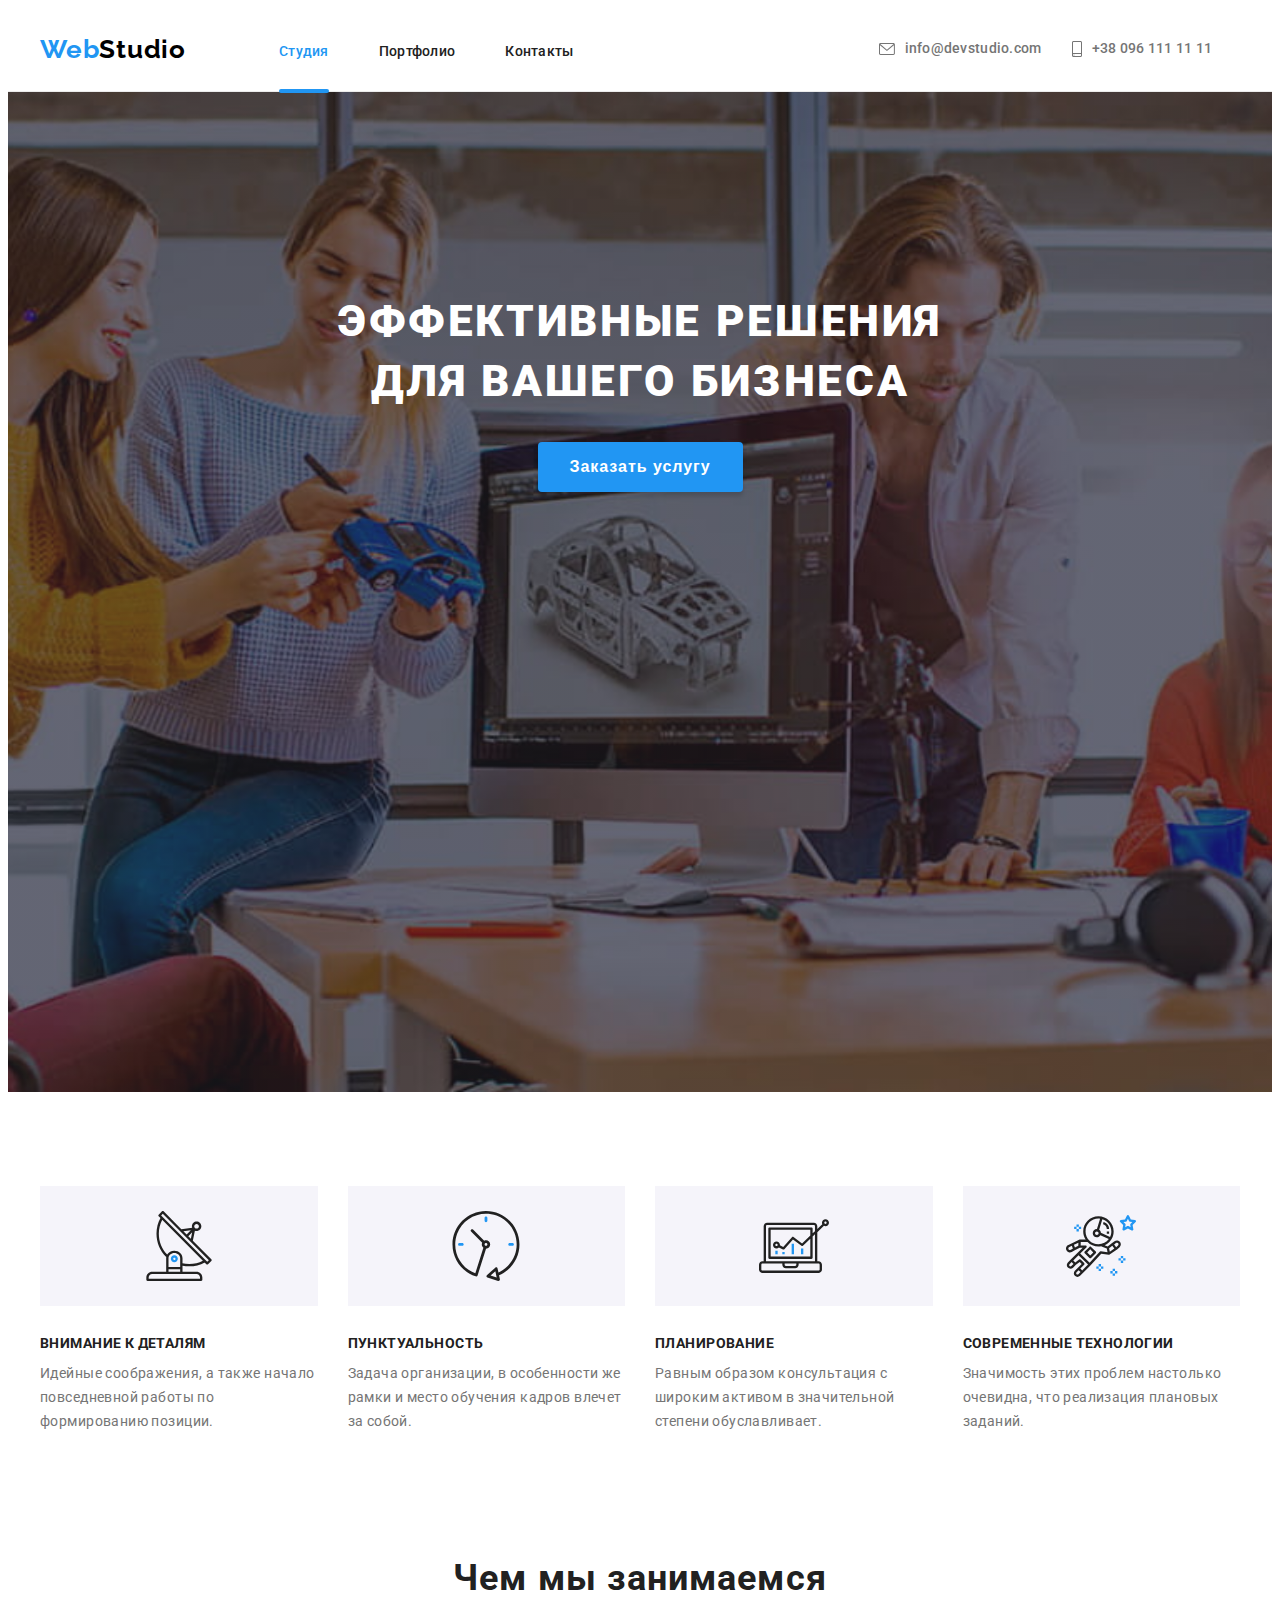
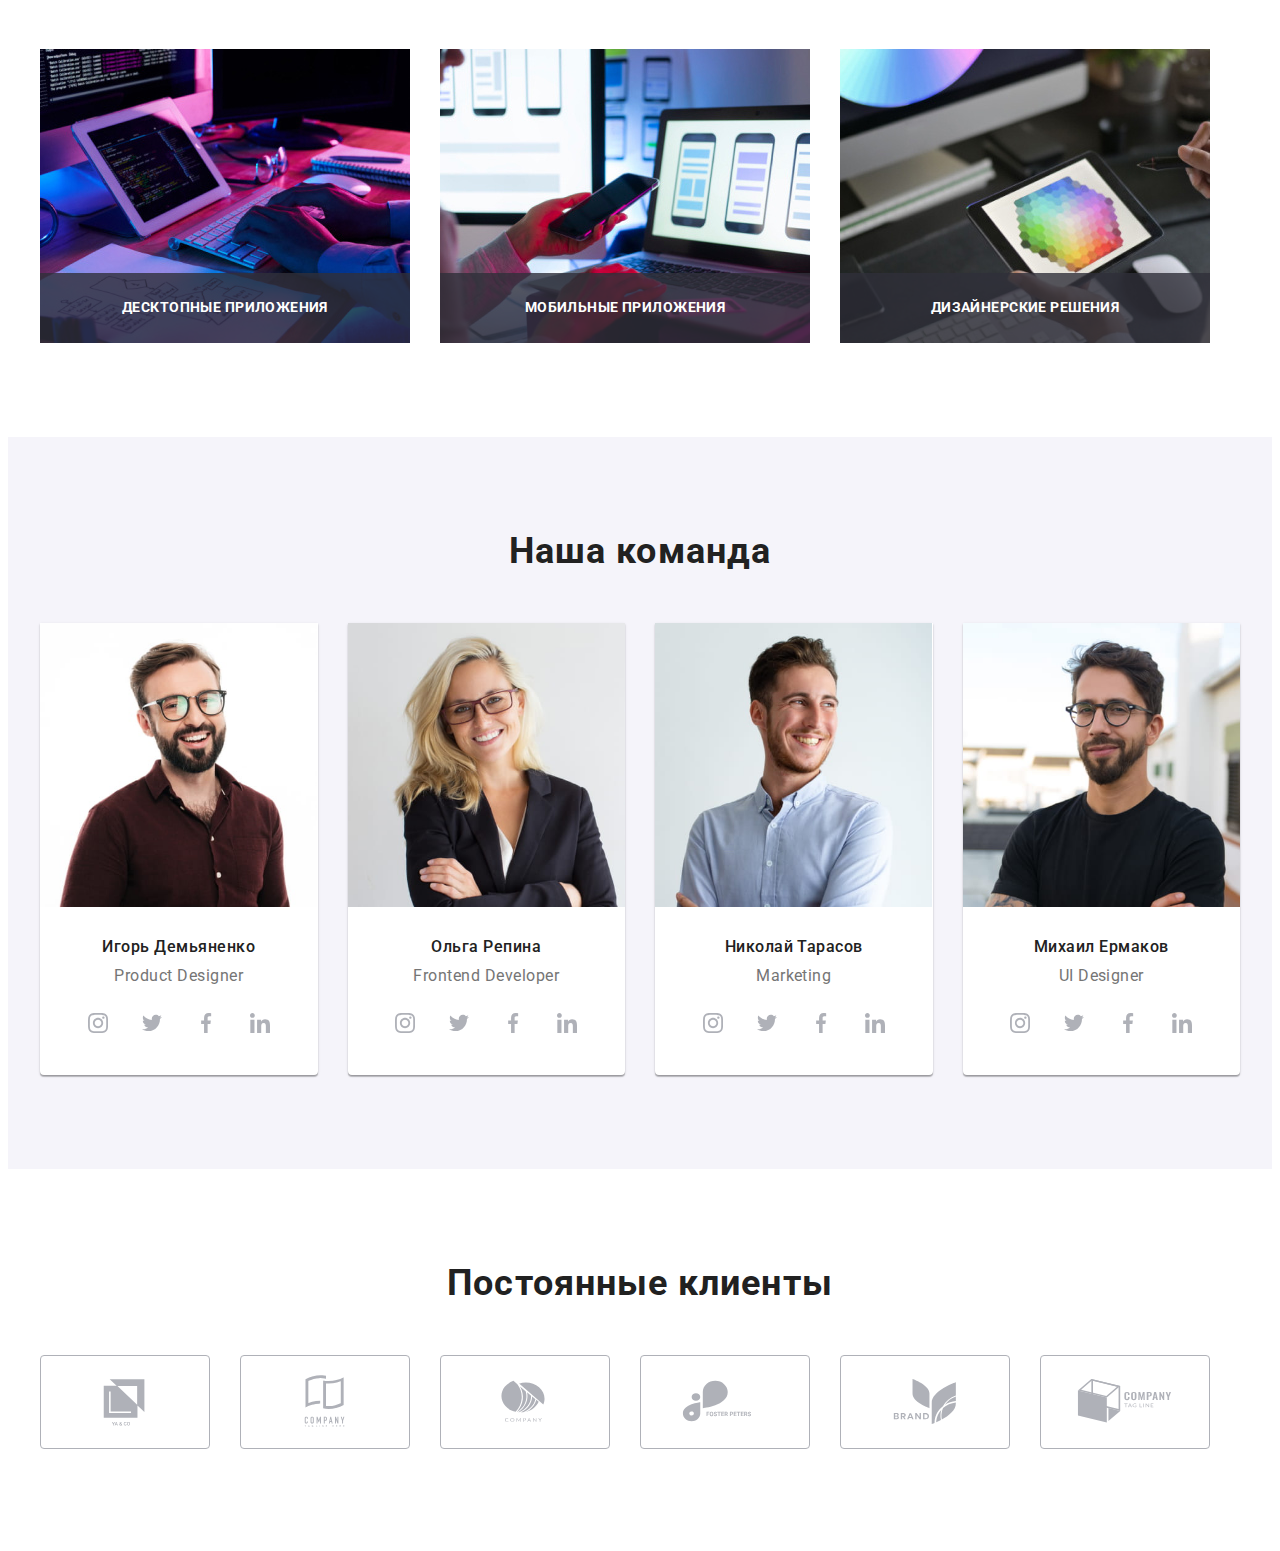
==== commit 5bb5f9c8: ":herb:" ====
--- a/index.html
+++ b/index.html
@@ -527,7 +527,7 @@
       </section>
 
       <!--Постоянные клиенты-->
-      <!-- <section class="section section--text-align">
+      <section class="section section--text-align">
         <div class="container">
           <h2 class="section__title">Постоянные клиенты</h2>
           <ul class="clients">
@@ -575,7 +575,7 @@
             </li>
           </ul>
         </div>
-      </section> -->
+      </section>
     </main>
 
     <!-- Футер
--- a/css/main.min.css
+++ b/css/main.min.css
@@ -1,4 +1,4 @@
 .visually-hidden{position:absolute;width:1px;height:1px;margin:-1px;border:0;padding:0;white-space:nowrap;-webkit-clip-path:inset(100%);clip-path:inset(100%);clip:rect(0 0 0 0);overflow:hidden}.backdrop,.grid__box,.grid__text{width:100%;height:100%}body{background-color:#fff;color:#757575;font-family:Roboto,sans-serif}h1,h2,h3,p{margin:0}ul{list-style:none;padding:0;margin:0}img{display:block;max-width:100%;height:auto}a{text-decoration:none}button{cursor:pointer}.container{max-width:480px;padding:0 15px;margin:0 auto}@media screen and (min-width: 768px){.container{max-width:768px}}@media screen and (min-width: 1200px){.container{max-width:1200px}}.section{padding:60px 0}@media screen and (min-width: 1200px){.section{padding:94px 0}}.section__title{text-align:center;margin-bottom:50px;color:#212121;font-weight:700;font-size:36px;line-height:1.16;letter-spacing:0.03em}.page-header__container{display:-webkit-box;display:-ms-flexbox;display:flex;-webkit-box-align:center;-ms-flex-align:center;align-items:center;padding:15px}@media screen and (max-width: 767px){.page-header__container{-webkit-box-pack:justify;-ms-flex-pack:justify;justify-content:space-between}}@media screen and (min-width: 768px){.page-header__container{padding-top:26px;padding-bottom:26px}}.page-header{border-bottom:1px solid #ececec}.site-nav{position:relative}@media screen and (max-width: 767px){.site-nav{display:inline-block;margin-bottom:302px}}@media screen and (min-width: 768px){.site-nav{display:-webkit-box;display:-ms-flexbox;display:flex;margin-right:84px}}@media screen and (min-width: 1200px){.site-nav{margin-right:305px}}.site-nav__link{font-weight:500;font-size:14px;line-height:1.14;letter-spacing:.02em;color:#212121;-webkit-transition:color 250ms cubic-bezier(0.4, 0, 0.2, 1);transition:color 250ms cubic-bezier(0.4, 0, 0.2, 1)}.site-nav__link:hover,.site-nav__link:focus{color:#2196f3}@media screen and (max-width: 767px){.site-nav__link{font-weight:500;font-size:40px;line-height:1.18;letter-spacing:.02em;color:#212121}}@media screen and (min-width: 768px){.site-nav__link{line-height:1.14}}@media screen and (min-width: 1200px){.site-nav__link{font-weight:500;font-size:14px;line-height:1.14;letter-spacing:.02em}}.site-nav__link--active{color:#2196f3}@media screen and (max-width: 767px){.site-nav__link--active{font-weight:500;font-size:40px;line-height:1.18;letter-spacing:.02em}}@media screen and (min-width: 768px){.site-nav__link--active::after{display:inline-block;position:absolute;content:'';bottom:-34px;left:0;background-color:#2196f3;width:100%;height:4px;border-radius:2px;-webkit-transform:scale(1);transform:scale(1);-webkit-transition:-webkit-transform 250ms cubic-bezier(0.4, 0, 0.2, 1);transition:-webkit-transform 250ms cubic-bezier(0.4, 0, 0.2, 1);transition:transform 250ms cubic-bezier(0.4, 0, 0.2, 1);transition:transform 250ms cubic-bezier(0.4, 0, 0.2, 1), -webkit-transform 250ms cubic-bezier(0.4, 0, 0.2, 1)}}@media screen and (min-width: 1200px){.site-nav__link--active::after{bottom:-32px}}.site-nav__link--active:hover::after{-webkit-transform:scaleX(0.9);transform:scaleX(0.9)}.site-nav__item{position:relative;margin-right:0}.site-nav__item:not(:last-child){margin-right:50px}@media screen and (max-width: 767px){.site-nav__item:not(:last-child){margin-right:0;margin-bottom:32px}}.menu-button{position:absolute;right:0;z-index:2;display:-webkit-inline-box;display:-ms-inline-flexbox;display:inline-flex;margin:0;padding:0;border:none;background-color:transparent;-webkit-transition:fill 250ms cubic-bezier(0.4, 0, 0.2, 1);transition:fill 250ms cubic-bezier(0.4, 0, 0.2, 1)}@media screen and (min-width: 768px){.menu-button{display:none}}.menu-button .icon-menu{display:none}.menu-button.is-open .icon-menu{display:block}.menu-button.is-open .icon-close{display:none}@media screen and (max-width: 767px){.menu-button:hover,.menu-button:focus{fill:#2196f3}}.menu-icon{margin-right:15px}.icon-menu{z-index:2}.icon-close{z-index:1}.menu-container{background-color:#fff;padding:20px;font-size:20px;height:auto}@media screen and (max-width: 767px){.menu-container{display:none;position:absolute;top:0;left:0;width:100%;height:100%;padding:48px 40px}.menu-container.is-open{display:block}}@media screen and (min-width: 768px){.menu-container{display:-webkit-box;display:-ms-flexbox;display:flex;-webkit-box-pack:justify;-ms-flex-pack:justify;justify-content:space-between;-webkit-box-align:center;-ms-flex-align:center;align-items:center;-webkit-box-flex:1;-ms-flex-positive:1;flex-grow:1;padding:0}}.contacts{display:-webkit-box;display:-ms-flexbox;display:flex;margin-left:auto}@media screen and (max-width: 767px){.contacts{display:-webkit-inline-box;display:-ms-inline-flexbox;display:inline-flex;-ms-flex-wrap:wrap;flex-wrap:wrap}}@media screen and (min-width: 768px){.contacts{-webkit-box-orient:vertical;-webkit-box-direction:normal;-ms-flex-direction:column;flex-direction:column}}@media screen and (min-width: 1200px){.contacts{-webkit-box-orient:initial;-webkit-box-direction:initial;-ms-flex-direction:initial;flex-direction:initial}}.contacts__item:not(:last-child){margin-right:50px}@media screen and (min-width: 1200px){.contacts__item:not(:last-child){margin-right:30px}}@media screen and (max-width: 767px){.contacts__item:nth-child(1){-webkit-box-ordinal-group:3;-ms-flex-order:2;order:2}}@media screen and (max-width: 767px){.contacts__item:nth-child(2){-webkit-box-ordinal-group:2;-ms-flex-order:1;order:1}}.contacts__link{display:-webkit-box;display:-ms-flexbox;display:flex;-webkit-box-align:center;-ms-flex-align:center;align-items:center;font-weight:500;font-size:14px;line-height:1.4;letter-spacing:.02em;color:#757575;fill:#757575;margin-bottom:0;-webkit-transition:color 250ms cubic-bezier(0.4, 0, 0.2, 1),fill 250ms cubic-bezier(0.4, 0, 0.2, 1);transition:color 250ms cubic-bezier(0.4, 0, 0.2, 1),fill 250ms cubic-bezier(0.4, 0, 0.2, 1)}.contacts__link:hover,.contacts__link:focus{color:#2196f3;fill:#2196f3}@media screen and (max-width: 767px){.contacts__link{display:-webkit-inline-box;display:-ms-inline-flexbox;display:inline-flex;-ms-flex-wrap:wrap;flex-wrap:wrap}}@media screen and (min-width: 768px){.contacts__link{font-weight:500;font-size:12px;line-height:1.17;letter-spacing:.02em}}@media screen and (min-width: 1200px){.contacts__link{font-weight:500;font-size:14px;line-height:1.14;letter-spacing:.02em}}@media screen and (max-width: 767px){.contacts__link--tel{margin-bottom:32px;font-weight:500;font-size:34px;line-height:1.18;letter-spacing:0.02em;color:#2196f3}}@media screen and (max-width: 767px){.contacts__link--mail{font-weight:500;font-size:24px;line-height:1.17;letter-spacing:0.02em;color:#757575;margin-bottom:64px}}@media screen and (min-width: 768px){.contacts__link--mail{margin-bottom:10px}}@media screen and (min-width: 1200px){.contacts__link--mail{margin-bottom:0}}.contacts__logo{margin-right:10px}@media screen and (max-width: 767px){.contacts__logo{display:none}}@media screen and (max-width: 767px){.menu-social{display:-webkit-inline-box;display:-ms-inline-flexbox;display:inline-flex}}@media screen and (min-width: 768px){.menu-social{display:none}}@media screen and (max-width: 767px){.menu-social__item:not(:last-child){border-right:1px solid rgba(33,33,33,0.2);padding-right:10px}}@media screen and (max-width: 767px){.menu-social__item:not(:first-child){padding-left:10px}}@media screen and (max-width: 767px){.menu-social__link{font-weight:500;font-size:18px;line-height:1.22;letter-spacing:0.02em;color:#2196f3}}.logo{color:#000;font-family:Raleway,sans-serif;font-weight:700;font-size:24px;line-height:28px;letter-spacing:.03em}@media screen and (min-width: 768px){.logo{margin-right:88px;font-weight:700;font-size:24px;line-height:1.17;letter-spacing:.03em}}@media screen and (min-width: 1200px){.logo{margin-right:93px;font-weight:700;font-size:26px;line-height:1.19;letter-spacing:.03em}}.logo__icon{color:#2196f3}.hero{padding:118px 0;text-align:center;margin:0 auto;height:400px;background-color:#2f303a;background-image:-webkit-gradient(linear, left top, right top, from(rgba(47,48,58,0.4))),url("../images/mobile-hero/mobile-hero.jpg");background-image:linear-gradient(to right, rgba(47,48,58,0.4)),url("../images/mobile-hero/mobile-hero.jpg");background-repeat:no-repeat;background-position:center;background-size:cover}@media (min-device-pixel-ratio: 2), (-webkit-min-device-pixel-ratio: 2), (min-resolution: 192dpi), (min-resolution: 2dppx){.hero{background-image:-webkit-gradient(linear, left top, left bottom, from(rgba(47,48,58,0.4)), to(rgba(47,48,58,0.4))),url("../images/mobile-hero/mobile-hero@2x.jpg");background-image:linear-gradient(rgba(47,48,58,0.4), rgba(47,48,58,0.4)),url("../images/mobile-hero/mobile-hero@2x.jpg")}}@media screen and (min-width: 768px){.hero{background-image:-webkit-gradient(linear, left top, right top, from(rgba(47,48,58,0.4))),url("/images/tablet-hero/tablet-hero.jpg");background-image:linear-gradient(to right, rgba(47,48,58,0.4)),url("/images/tablet-hero/tablet-hero.jpg")}}@media screen and (min-width: 768px) and (min-device-pixel-ratio: 2), screen and (min-width: 768px) and (-webkit-min-device-pixel-ratio: 2), screen and (min-width: 768px) and (min-resolution: 192dpi), screen and (min-width: 768px) and (min-resolution: 2dppx){.hero{background-image:-webkit-gradient(linear, left top, left bottom, from(rgba(47,48,58,0.4)), to(rgba(47,48,58,0.4))),url("../images/tablet-hero/tablet-hero@2x.jpg");background-image:linear-gradient(rgba(47,48,58,0.4), rgba(47,48,58,0.4)),url("../images/tablet-hero/tablet-hero@2x.jpg")}}@media screen and (min-width: 1200px){.hero{padding:200px 0;height:600px;background-image:-webkit-gradient(linear, left top, right top, from(rgba(47,48,58,0.4)), to(rgba(47,48,58,0.4))),url("../images/desktop-hero/desktop-hero.jpg");background-image:linear-gradient(to right, rgba(47,48,58,0.4), rgba(47,48,58,0.4)),url("../images/desktop-hero/desktop-hero.jpg")}}@media screen and (min-width: 1200px) and (min-device-pixel-ratio: 2), screen and (min-width: 1200px) and (-webkit-min-device-pixel-ratio: 2), screen and (min-width: 1200px) and (min-resolution: 192dpi), screen and (min-width: 1200px) and (min-resolution: 2dppx){.hero{background-image:-webkit-gradient(linear, left top, left bottom, from(rgba(47,48,58,0.4)), to(rgba(47,48,58,0.4))),url("../images/desktop-hero/desktop-hero@2x.jpg");background-image:linear-gradient(rgba(47,48,58,0.4), rgba(47,48,58,0.4)),url("../images/desktop-hero/desktop-hero@2x.jpg")}}.hero__title{font-weight:900;font-size:26px;line-height:1.62;letter-spacing:.06em;text-align:center;text-transform:uppercase;margin-bottom:30px;color:#fff}@media screen and (min-width: 1200px){.hero__title{font-weight:900;font-size:44px;line-height:1.36;letter-spacing:.06em}}.hero__button{padding:10px 32px;min-width:200px;min-height:50px;-webkit-box-shadow:0px 4px 4px rgba(0,0,0,0.15);box-shadow:0px 4px 4px rgba(0,0,0,0.15);border-radius:4px;border:transparent;-webkit-box-align:center;-ms-flex-align:center;align-items:center;text-align:center;background-color:#2196f3;color:#fff;font-weight:700;font-size:16px;line-height:1.88;letter-spacing:.06em;-webkit-transition:background-color 250ms cubic-bezier(0.4, 0, 0.2, 1);transition:background-color 250ms cubic-bezier(0.4, 0, 0.2, 1)}.hero__button:hover,.hero__button:focus{background-color:#188ce8}.backdrop{visibility:visible;position:fixed;top:0;left:0;background-color:rgba(0,0,0,0.2);opacity:1;-webkit-transition:opacity 250ms cubic-bezier(0.4, 0, 0.2, 1),visibility 250ms cubic-bezier(0.4, 0, 0.2, 1);transition:opacity 250ms cubic-bezier(0.4, 0, 0.2, 1),visibility 250ms cubic-bezier(0.4, 0, 0.2, 1)}.backdrop.is-hidden{visibility:hidden;opacity:0;pointer-events:none}.modal-box{position:absolute;top:50%;left:50%;padding:40px;background-color:#fff;-webkit-box-shadow:0px 1px 3px rgba(0,0,0,0.12),0px 1px 1px rgba(0,0,0,0.14),0px 2px 1px rgba(0,0,0,0.2);box-shadow:0px 1px 3px rgba(0,0,0,0.12),0px 1px 1px rgba(0,0,0,0.14),0px 2px 1px rgba(0,0,0,0.2);border-radius:4px;-webkit-transform:translate(-50%, -50%) scale(1);transform:translate(-50%, -50%) scale(1);-webkit-transition:-webkit-transform 250ms cubic-bezier(0.4, 0, 0.2, 1);transition:-webkit-transform 250ms cubic-bezier(0.4, 0, 0.2, 1);transition:transform 250ms cubic-bezier(0.4, 0, 0.2, 1);transition:transform 250ms cubic-bezier(0.4, 0, 0.2, 1), -webkit-transform 250ms cubic-bezier(0.4, 0, 0.2, 1)}@media screen and (max-width: 767px){.modal-box{max-width:450px;width:100vw;max-height:609px;height:100vh}}@media screen and (min-width: 768px){.modal-box{width:450px;height:609px}}@media screen and (min-width: 1200px){.modal-box{width:528px;height:581px}}.backdrop.is-hidden .modal-box{-webkit-transform:translate(-50%, -50%) scale(0);transform:translate(-50%, -50%) scale(0)}.modal-box__btn{position:absolute;top:8px;right:8px;display:-webkit-box;display:-ms-flexbox;display:flex;-webkit-box-pack:center;-ms-flex-pack:center;justify-content:center;-webkit-box-align:center;-ms-flex-align:center;align-items:center;margin-left:auto;width:30px;height:30px;background-color:#fff;border:1px solid rgba(0,0,0,0.1);border-radius:50%}.modal-box__btn--close{fill:#000;-webkit-transition:fill 250ms cubic-bezier(0.4, 0, 0.2, 1);transition:fill 250ms cubic-bezier(0.4, 0, 0.2, 1)}.modal-box__btn--close:hover,.modal-box__btn--close:focus{fill:#2196f3}.modal-box__title{font-weight:700;font-size:20px;line-height:1.5;letter-spacing:.03em;color:#000;margin-bottom:12px;text-align:center}.modal-box__form{margin:0 auto;text-align:center}.modal-box__field{display:-webkit-box;display:-ms-flexbox;display:flex;-webkit-box-orient:vertical;-webkit-box-direction:normal;-ms-flex-direction:column;flex-direction:column;position:relative;margin-bottom:10px}.modal-box__label{margin-bottom:10px;text-align:start;font-weight:400;font-size:12px;line-height:1.17;letter-spacing:.01em;margin-bottom:4px;color:#757575}.modal-box__input{height:40px;padding:11px 12px 11px auto;border:1px solid rgba(33,33,33,0.2);-webkit-box-sizing:border-box;box-sizing:border-box;border-radius:4px;-webkit-transition:border-color 250ms transition-timing-function,  outline 250ms transition-timing-function;transition:border-color 250ms transition-timing-function,- outline 250ms transition-timing-function}.modal-box__input:focus,.modal-box__input:focus+.modal-box__icon{fill:#2196f3;border-color:#2196f3;outline:none}.modal-box__icon{position:absolute;top:50%;left:12px;fill:#212121;-webkit-transition:fill 250ms cubic-bezier(0.4, 0, 0.2, 1);transition:fill 250ms cubic-bezier(0.4, 0, 0.2, 1)}.textarea{display:-webkit-box;display:-ms-flexbox;display:flex;-webkit-box-orient:vertical;-webkit-box-direction:normal;-ms-flex-direction:column;flex-direction:column;position:relative;margin-bottom:20px}.textarea__field{padding:12px 16px;border:1px solid rgba(33,33,33,0.2);-webkit-box-sizing:border-box;box-sizing:border-box;border-radius:4px;resize:none;-webkit-transition:border-color 250ms cubic-bezier(0.4, 0, 0.2, 1),outline 250ms cubic-bezier(0.4, 0, 0.2, 1);transition:border-color 250ms cubic-bezier(0.4, 0, 0.2, 1),outline 250ms cubic-bezier(0.4, 0, 0.2, 1)}.textarea__field:focus{border-color:#2196f3;outline:none}.textarea__field::-webkit-input-placeholder{font-size:12px;line-height:1.14;letter-spacing:0.01em;color:rgba(117,117,117,0.5);-webkit-transition:color 250ms transition-timing-function;transition:color 250ms transition-timing-function}.textarea__field:-ms-input-placeholder{font-size:12px;line-height:1.14;letter-spacing:0.01em;color:rgba(117,117,117,0.5);-webkit-transition:color 250ms transition-timing-function;transition:color 250ms transition-timing-function}.textarea__field::-ms-input-placeholder{font-size:12px;line-height:1.14;letter-spacing:0.01em;color:rgba(117,117,117,0.5);-webkit-transition:color 250ms transition-timing-function;transition:color 250ms transition-timing-function}.textarea__field::placeholder{font-size:12px;line-height:1.14;letter-spacing:0.01em;color:rgba(117,117,117,0.5);-webkit-transition:color 250ms transition-timing-function;transition:color 250ms transition-timing-function}.textarea__field::-webkit-input-placeholder:focus::-webkit-input-placeholder{color:#2196f3}.textarea__field:-ms-input-placeholder:focus:-ms-input-placeholder{color:#2196f3}.textarea__field::-ms-input-placeholder:focus::-ms-input-placeholder{color:#2196f3}.textarea__field::placeholder:focus::placeholder{color:#2196f3}.modal-policy{display:-webkit-box;display:-ms-flexbox;display:flex;-webkit-box-pack:center;-ms-flex-pack:center;justify-content:center;margin-bottom:30px;padding:0}.modal-policy__label{display:-webkit-inline-box;display:-ms-inline-flexbox;display:inline-flex;-webkit-box-align:center;-ms-flex-align:center;align-items:center}.modal-policy__check{display:inline-block;margin-right:8px;width:16px;height:15px;border:2px solid #212121;border-radius:2px;-webkit-transform:scale(0.9);transform:scale(0.9);-webkit-transition:background-color 250ms cubic-bezier(0.4, 0, 0.2, 1),border-color 250ms cubic-bezier(0.4, 0, 0.2, 1),-webkit-transform 250ms cubic-bezier(0.4, 0, 0.2, 1);transition:background-color 250ms cubic-bezier(0.4, 0, 0.2, 1),border-color 250ms cubic-bezier(0.4, 0, 0.2, 1),-webkit-transform 250ms cubic-bezier(0.4, 0, 0.2, 1);transition:transform 250ms cubic-bezier(0.4, 0, 0.2, 1),background-color 250ms cubic-bezier(0.4, 0, 0.2, 1),border-color 250ms cubic-bezier(0.4, 0, 0.2, 1);transition:transform 250ms cubic-bezier(0.4, 0, 0.2, 1),background-color 250ms cubic-bezier(0.4, 0, 0.2, 1),border-color 250ms cubic-bezier(0.4, 0, 0.2, 1),-webkit-transform 250ms cubic-bezier(0.4, 0, 0.2, 1)}.modal-policy__input:checked+.modal-policy__check{background-color:#2196f3;border-color:#2196f3;background-image:url(../images/icon-check.svg);background-size:contain;background-origin:border-box;-webkit-transform:scale(1);transform:scale(1)}.modal-policy__text{font-weight:400;font-size:12px;line-height:1.17;letter-spacing:.03em;color:#757575}@media screen and (min-width: 1200px){.modal-policy__text{font-weight:400;font-size:14px;line-height:1.71;letter-spacing:.03em}}.modal-policy__agreement{position:relative;text-decoration:none;color:#2196f3;font-weight:400;font-size:12px;line-height:1.17;letter-spacing:.03em}@media screen and (min-width: 1200px){.modal-policy__agreement{font-weight:400;font-size:14px;line-height:1.71;letter-spacing:.03em}}.modal-policy__agreement::after{position:absolute;content:'';top:14.5px;left:0;width:100%;height:1px;background-color:#2196f3}.modal__submit{min-width:200px;height:50px;padding:10px 55px;background-color:#2196f3;-webkit-box-shadow:0px 4px 4px rgba(0,0,0,0.15);box-shadow:0px 4px 4px rgba(0,0,0,0.15);border-radius:4px;border-style:none;font-weight:700;font-size:16px;line-height:1.88;letter-spacing:.06em;-webkit-box-align:center;-ms-flex-align:center;align-items:center;text-align:center;color:#fff;-webkit-transition:background-color 250ms cubic-bezier(0.4, 0, 0.2, 1);transition:background-color 250ms cubic-bezier(0.4, 0, 0.2, 1)}.modal__submit:hover,.modal__submit:focus{background-color:#188ce8}.feature{display:-webkit-box;display:-ms-flexbox;display:flex;-ms-flex-wrap:wrap;flex-wrap:wrap}.feature__item{margin-bottom:30px}@media screen and (min-width: 768px){.feature__item{-ms-flex-preferred-size:calc((100% - 30px) / 2);flex-basis:calc((100% - 30px) / 2)}}@media screen and (min-width: 1200px){.feature__item{margin-right:30px;-ms-flex-preferred-size:calc((100% - 90px) / 4);flex-basis:calc((100% - 90px) / 4)}.feature__item:last-child{margin-right:0}}@media screen and (min-width: 768px) and (max-width: 1199px){.feature__item:nth-child(2n+1){margin-right:30px}}@media screen and (min-width: 768px) and (max-width: 1199px){.feature__item:nth-child(3){margin-bottom:0}}@media screen and (min-width: 768px) and (max-width: 1199px){.feature__item:nth-child(4){margin-bottom:0}}.feature__box{display:-webkit-box;display:-ms-flexbox;display:flex;-webkit-box-pack:center;-ms-flex-pack:center;justify-content:center;-webkit-box-align:center;-ms-flex-align:center;align-items:center;margin-bottom:30px;background-color:#f5f4fa;height:120px}.feature__title{text-align:center;font-weight:700;font-size:14px;line-height:1.14;letter-spacing:.03em;text-transform:uppercase;color:#212121;margin-bottom:10px;margin-top:0;text-transform:uppercase}@media screen and (min-width: 768px){.feature__title{text-align:start}}@media screen and (min-width: 1200px){.feature__title{color:#212121}}.feature__text{font-weight:400;font-size:14px;line-height:1.71;letter-spacing:.03em;color:#757575}.section--padding-top{padding-top:0}@media screen and (max-width: 1199px){.section--padding-top{display:none}}.work{display:-webkit-box;display:-ms-flexbox;display:flex;-ms-flex-wrap:wrap;flex-wrap:wrap}.work__item:not(:last-child){margin-right:30px}.work__thumb{position:relative}.work__text{display:-webkit-box;display:-ms-flexbox;display:flex;-webkit-box-pack:center;-ms-flex-pack:center;justify-content:center;-webkit-box-align:center;-ms-flex-align:center;align-items:center;position:absolute;bottom:0;left:0;width:100%;height:70px;text-align:center;font-weight:700;font-size:14px;line-height:1.14;letter-spacing:0.03em;text-transform:uppercase;color:#fff;background-color:rgba(47,48,58,0.8)}.section--other-bgc{background-color:#f5f4fa}.comand{display:block;margin:0 auto}@media screen and (min-width: 768px){.comand{display:-webkit-box;display:-ms-flexbox;display:flex;-ms-flex-wrap:wrap;flex-wrap:wrap;-webkit-box-pack:center;-ms-flex-pack:center;justify-content:center}}.comand__items{margin-right:30px;background-color:#fff;-webkit-box-shadow:0px 1px 3px rgba(0,0,0,0.12),0px 1px 1px rgba(0,0,0,0.14),0px 2px 1px rgba(0,0,0,0.2);box-shadow:0px 1px 3px rgba(0,0,0,0.12),0px 1px 1px rgba(0,0,0,0.14),0px 2px 1px rgba(0,0,0,0.2);border-radius:0px 0px 4px 4px;margin-bottom:30px}.comand__items:last-child{margin-right:0}.avatar{padding:30px 32px}.avatar__title{font-weight:500;font-size:16px;line-height:1.19;letter-spacing:.03em;text-align:center;margin-bottom:10px;color:#212121}.avatar__text{text-align:center;margin-bottom:16px;font-weight:400;font-size:16px;line-height:1.19;letter-spacing:.03em}.comand-social{display:-webkit-box;display:-ms-flexbox;display:flex;-webkit-box-align:center;-ms-flex-align:center;align-items:center;-webkit-box-pack:center;-ms-flex-pack:center;justify-content:center;padding:0;margin:0}.comand-social__item:not(:last-child){margin-right:10px}.comand-social__link{display:-webkit-box;display:-ms-flexbox;display:flex;-webkit-box-pack:center;-ms-flex-pack:center;justify-content:center;-webkit-box-align:center;-ms-flex-align:center;align-items:center;width:44px;height:44px;border-radius:50%;color:#afb1b8;-webkit-transition:background-color 250ms cubic-bezier(0.4, 0, 0.2, 1),color 250ms cubic-bezier(0.4, 0, 0.2, 1);transition:background-color 250ms cubic-bezier(0.4, 0, 0.2, 1),color 250ms cubic-bezier(0.4, 0, 0.2, 1)}.comand-social__link:hover,.comand-social__link:focus{background-color:#2196f3;color:#fff}.comand-social__icon{fill:currentColor}.section--text-align{text-align:center}.clients{display:-webkit-box;display:-ms-flexbox;display:flex;padding:0;margin:0}.clients__item:not(:last-child){margin-right:30px}.clients__link{display:-webkit-box;display:-ms-flexbox;display:flex;-webkit-box-pack:center;-ms-flex-pack:center;justify-content:center;-webkit-box-align:center;-ms-flex-align:center;align-items:center;height:92px;border:1px solid #afb1b8;border-radius:4px;color:#afb1b8;-webkit-transition:color 250ms cubic-bezier(0.4, 0, 0.2, 1),border 250ms cubic-bezier(0.4, 0, 0.2, 1);transition:color 250ms cubic-bezier(0.4, 0, 0.2, 1),border 250ms cubic-bezier(0.4, 0, 0.2, 1)}.clients__link:hover,.clients__link:focus{color:#2196f3;border:1px solid #2196f3}.clients__img{fill:currentColor}.page-footer{padding:60px 0;background-color:#2f303a}.page-footer--bgc{-webkit-box-align:baseline;-ms-flex-align:baseline;align-items:baseline;display:-webkit-box;display:-ms-flexbox;display:flex}.wrapper{margin-right:70px}.wrapper__logo{display:inline-block;margin-bottom:20px;color:#fff;font-family:Raleway,sans-serif;font-size:26px;line-height:1.19;letter-spacing:0.03em}.wrapper__icon{color:#2196f3}.addres__items{margin-bottom:9px}.addres__items:last-child{margin-bottom:0px}.addres__link{font-style:normal;color:#fff;background-color:#2f303a;font-size:14px;line-height:1.71;letter-spacing:0.03em}.addres__contacts{font-style:normal;color:rgba(255,255,255,0.6);background-color:#2f303a;font-size:14px;line-height:1.71;letter-spacing:0.03em;-webkit-transition:color 250ms cubic-bezier(0.4, 0, 0.2, 1);transition:color 250ms cubic-bezier(0.4, 0, 0.2, 1)}.addres__contacts:hover,.addres__contacts:focus{color:#2196f3}.accede{margin-right:93px}.accede__title{font-weight:700;font-size:14px;line-height:1.14;letter-spacing:0.03em;text-transform:uppercase;color:#fff;margin-bottom:20px}.social{display:-webkit-box;display:-ms-flexbox;display:flex;padding:0;margin:0}.social__item:not(:last-child){margin-right:10px}.social__link{display:-webkit-box;display:-ms-flexbox;display:flex;-webkit-box-pack:center;-ms-flex-pack:center;justify-content:center;-webkit-box-align:center;-ms-flex-align:center;align-items:center;width:44px;height:44px;border-radius:50%;background-color:rgba(255,255,255,0.1);color:#fff;-webkit-transition:background-color 250ms cubic-bezier(0.4, 0, 0.2, 1);transition:background-color 250ms cubic-bezier(0.4, 0, 0.2, 1)}.social__link:hover,.social__link:focus{background-color:#2196f3}.social__logo{fill:currentColor}.subscribe__title{margin-bottom:20px;font-weight:700;font-size:14px;line-height:1.14;letter-spacing:0.03em;text-transform:uppercase;color:#fff}.form--position{position:relative;display:-webkit-box;display:-ms-flexbox;display:flex;margin:0 auto}.form__field{position:relative;display:-webkit-box;display:-ms-flexbox;display:flex;-webkit-box-orient:vertical;-webkit-box-direction:normal;-ms-flex-direction:column;flex-direction:column;height:50px;margin-right:10px}.form__input{margin:0;padding:15px;background-color:inherit;color:#fff;border:1px solid rgba(255,255,255,0.3);-webkit-box-sizing:border-box;box-sizing:border-box;-webkit-filter:drop-shadow(0px 4px 4px rgba(0,0,0,0.15));filter:drop-shadow(0px 4px 4px rgba(0,0,0,0.15));border-radius:4px;-webkit-transition:border-color 250ms cubic-bezier(0.4, 0, 0.2, 1),outline 250ms cubic-bezier(0.4, 0, 0.2, 1);transition:border-color 250ms cubic-bezier(0.4, 0, 0.2, 1),outline 250ms cubic-bezier(0.4, 0, 0.2, 1)}.form__input:hover,.form__input:focus{border-color:rgba(255,255,255,0.5);outline:none}.form__input::-webkit-input-placeholder{color:rgba(255,255,255,0.3);-webkit-transition:color 250ms cubic-bezier(0.4, 0, 0.2, 1);transition:color 250ms cubic-bezier(0.4, 0, 0.2, 1)}.form__input:-ms-input-placeholder{color:rgba(255,255,255,0.3);-webkit-transition:color 250ms cubic-bezier(0.4, 0, 0.2, 1);transition:color 250ms cubic-bezier(0.4, 0, 0.2, 1)}.form__input::-ms-input-placeholder{color:rgba(255,255,255,0.3);-webkit-transition:color 250ms cubic-bezier(0.4, 0, 0.2, 1);transition:color 250ms cubic-bezier(0.4, 0, 0.2, 1)}.form__input::placeholder{color:rgba(255,255,255,0.3);-webkit-transition:color 250ms cubic-bezier(0.4, 0, 0.2, 1);transition:color 250ms cubic-bezier(0.4, 0, 0.2, 1)}.form__input:hover::-webkit-input-placeholder,.form__input:focus::-webkit-input-placeholder{color:rgba(255,255,255,0.5)}.form__input:hover:-ms-input-placeholder,.form__input:focus:-ms-input-placeholder{color:rgba(255,255,255,0.5)}.form__input:hover::-ms-input-placeholder,.form__input:focus::-ms-input-placeholder{color:rgba(255,255,255,0.5)}.form__input:hover::placeholder,.form__input:focus::placeholder{color:rgba(255,255,255,0.5)}.form__btn{display:-webkit-box;display:-ms-flexbox;display:flex;-webkit-box-pack:center;-ms-flex-pack:center;justify-content:center;-webkit-box-align:center;-ms-flex-align:center;align-items:center;text-align:inherit;padding:10px 30px;min-width:200px;font-weight:700;font-size:16px;line-height:1.88;letter-spacing:0.06em;background-color:#2196f3;color:#fff;-webkit-box-shadow:0px 4px 4px rgba(0,0,0,0.15);box-shadow:0px 4px 4px rgba(0,0,0,0.15);border-radius:4px;border-style:none;-webkit-transition:background-color 250ms cubic-bezier(0.4, 0, 0.2, 1);transition:background-color 250ms cubic-bezier(0.4, 0, 0.2, 1)}.form__btn:hover,.form__btn:focus{background-color:#188ce8}.form-btn__icon{fill:#fff;margin-left:10px}.filter{display:-webkit-box;display:-ms-flexbox;display:flex;-webkit-box-pack:center;-ms-flex-pack:center;justify-content:center;-webkit-box-align:center;-ms-flex-align:center;align-items:center;margin-bottom:50px}.filter__items:not(:last-child){margin-right:8px}.filter__btn{padding:6px 22px;border-radius:4px;border:transparent;text-align:center;background-color:#f5f4fa;color:#212121;font-family:inherit;font-weight:500;font-size:16px;line-height:1.62;letter-spacing:0.03em;-webkit-transition:background-color 250ms cubic-bezier(0.4, 0, 0.2, 1),color 250ms cubic-bezier(0.4, 0, 0.2, 1),-webkit-box-shadow 250ms cubic-bezier(0.4, 0, 0.2, 1);transition:background-color 250ms cubic-bezier(0.4, 0, 0.2, 1),color 250ms cubic-bezier(0.4, 0, 0.2, 1),-webkit-box-shadow 250ms cubic-bezier(0.4, 0, 0.2, 1);transition:background-color 250ms cubic-bezier(0.4, 0, 0.2, 1),color 250ms cubic-bezier(0.4, 0, 0.2, 1),box-shadow 250ms cubic-bezier(0.4, 0, 0.2, 1);transition:background-color 250ms cubic-bezier(0.4, 0, 0.2, 1),color 250ms cubic-bezier(0.4, 0, 0.2, 1),box-shadow 250ms cubic-bezier(0.4, 0, 0.2, 1),-webkit-box-shadow 250ms cubic-bezier(0.4, 0, 0.2, 1)}.filter__btn:hover,.filter__btn:focus{background-color:#2196f3;color:#fff;-webkit-box-shadow:0px 3px 1px rgba(0,0,0,0.1),0px 1px 2px rgba(0,0,0,0.08),0px 2px 2px rgba(0,0,0,0.12);box-shadow:0px 3px 1px rgba(0,0,0,0.1),0px 1px 2px rgba(0,0,0,0.08),0px 2px 2px rgba(0,0,0,0.12)}.grid{display:-webkit-box;display:-ms-flexbox;display:flex;-ms-flex-wrap:wrap;flex-wrap:wrap}.grid__item{width:calc((100% - 60px) / 3);margin-right:30px;margin-bottom:30px}.grid__item:nth-child(3n){margin-right:0}.grid__item:nth-last-child(-n+3){margin-bottom:0}.grid__link{display:block;-webkit-transition:-webkit-box-shadow 250ms cubic-bezier(0.4, 0, 0.2, 1);transition:-webkit-box-shadow 250ms cubic-bezier(0.4, 0, 0.2, 1);transition:box-shadow 250ms cubic-bezier(0.4, 0, 0.2, 1);transition:box-shadow 250ms cubic-bezier(0.4, 0, 0.2, 1), -webkit-box-shadow 250ms cubic-bezier(0.4, 0, 0.2, 1)}.grid__link:hover,.grid__link:focus{-webkit-box-shadow:0px 1px 1px rgba(0,0,0,0.12),0px 4px 4px rgba(0,0,0,0.06),1px 4px 6px rgba(0,0,0,0.16);box-shadow:0px 1px 1px rgba(0,0,0,0.12),0px 4px 4px rgba(0,0,0,0.06),1px 4px 6px rgba(0,0,0,0.16)}.grid__box{position:relative;overflow:hidden}.grid__text{position:absolute;bottom:0;right:0;background-color:rgba(33,150,243,0.9);-webkit-transform:translateY(100%);transform:translateY(100%);-webkit-transition:-webkit-transform 250ms cubic-bezier(0.4, 0, 0.2, 1);transition:-webkit-transform 250ms cubic-bezier(0.4, 0, 0.2, 1);transition:transform 250ms cubic-bezier(0.4, 0, 0.2, 1);transition:transform 250ms cubic-bezier(0.4, 0, 0.2, 1), -webkit-transform 250ms cubic-bezier(0.4, 0, 0.2, 1)}.grid__link:hover .grid__text,.grid__link:focus .grid__text{-webkit-transform:translate(0);transform:translate(0)}.grid__text>p{padding:63px 24px;font-size:18px;line-height:1.56;letter-spacing:0.03em;color:#fff}.aside{padding:20px 24px;border-left:1px solid #eee;border-right:1px solid #eee;border-bottom:1px solid #eee}.aside__title{margin-bottom:4px;color:#212121;font-weight:700;font-size:18px;line-height:2;letter-spacing:0.06em}.aside__subtitle{font-size:16px;line-height:1.88;letter-spacing:0.03em;color:#757575}
+ outline 250ms transition-timing-function}.modal-box__input:focus,.modal-box__input:focus+.modal-box__icon{fill:#2196f3;border-color:#2196f3;outline:none}.modal-box__icon{position:absolute;top:50%;left:12px;fill:#212121;-webkit-transition:fill 250ms cubic-bezier(0.4, 0, 0.2, 1);transition:fill 250ms cubic-bezier(0.4, 0, 0.2, 1)}.textarea{display:-webkit-box;display:-ms-flexbox;display:flex;-webkit-box-orient:vertical;-webkit-box-direction:normal;-ms-flex-direction:column;flex-direction:column;position:relative;margin-bottom:20px}.textarea__field{padding:12px 16px;border:1px solid rgba(33,33,33,0.2);-webkit-box-sizing:border-box;box-sizing:border-box;border-radius:4px;resize:none;-webkit-transition:border-color 250ms cubic-bezier(0.4, 0, 0.2, 1),outline 250ms cubic-bezier(0.4, 0, 0.2, 1);transition:border-color 250ms cubic-bezier(0.4, 0, 0.2, 1),outline 250ms cubic-bezier(0.4, 0, 0.2, 1)}.textarea__field:focus{border-color:#2196f3;outline:none}.textarea__field::-webkit-input-placeholder{font-size:12px;line-height:1.14;letter-spacing:0.01em;color:rgba(117,117,117,0.5);-webkit-transition:color 250ms transition-timing-function;transition:color 250ms transition-timing-function}.textarea__field:-ms-input-placeholder{font-size:12px;line-height:1.14;letter-spacing:0.01em;color:rgba(117,117,117,0.5);-webkit-transition:color 250ms transition-timing-function;transition:color 250ms transition-timing-function}.textarea__field::-ms-input-placeholder{font-size:12px;line-height:1.14;letter-spacing:0.01em;color:rgba(117,117,117,0.5);-webkit-transition:color 250ms transition-timing-function;transition:color 250ms transition-timing-function}.textarea__field::placeholder{font-size:12px;line-height:1.14;letter-spacing:0.01em;color:rgba(117,117,117,0.5);-webkit-transition:color 250ms transition-timing-function;transition:color 250ms transition-timing-function}.textarea__field::-webkit-input-placeholder:focus::-webkit-input-placeholder{color:#2196f3}.textarea__field:-ms-input-placeholder:focus:-ms-input-placeholder{color:#2196f3}.textarea__field::-ms-input-placeholder:focus::-ms-input-placeholder{color:#2196f3}.textarea__field::placeholder:focus::placeholder{color:#2196f3}.modal-policy{display:-webkit-box;display:-ms-flexbox;display:flex;-webkit-box-pack:center;-ms-flex-pack:center;justify-content:center;margin-bottom:30px;padding:0}.modal-policy__label{display:-webkit-inline-box;display:-ms-inline-flexbox;display:inline-flex;-webkit-box-align:center;-ms-flex-align:center;align-items:center}.modal-policy__check{display:inline-block;margin-right:8px;width:16px;height:15px;border:2px solid #212121;border-radius:2px;-webkit-transform:scale(0.9);transform:scale(0.9);-webkit-transition:background-color 250ms cubic-bezier(0.4, 0, 0.2, 1),border-color 250ms cubic-bezier(0.4, 0, 0.2, 1),-webkit-transform 250ms cubic-bezier(0.4, 0, 0.2, 1);transition:background-color 250ms cubic-bezier(0.4, 0, 0.2, 1),border-color 250ms cubic-bezier(0.4, 0, 0.2, 1),-webkit-transform 250ms cubic-bezier(0.4, 0, 0.2, 1);transition:transform 250ms cubic-bezier(0.4, 0, 0.2, 1),background-color 250ms cubic-bezier(0.4, 0, 0.2, 1),border-color 250ms cubic-bezier(0.4, 0, 0.2, 1);transition:transform 250ms cubic-bezier(0.4, 0, 0.2, 1),background-color 250ms cubic-bezier(0.4, 0, 0.2, 1),border-color 250ms cubic-bezier(0.4, 0, 0.2, 1),-webkit-transform 250ms cubic-bezier(0.4, 0, 0.2, 1)}.modal-policy__input:checked+.modal-policy__check{background-color:#2196f3;border-color:#2196f3;background-image:url(../images/icon-check.svg);background-size:contain;background-origin:border-box;-webkit-transform:scale(1);transform:scale(1)}.modal-policy__text{font-weight:400;font-size:12px;line-height:1.17;letter-spacing:.03em;color:#757575}@media screen and (min-width: 1200px){.modal-policy__text{font-weight:400;font-size:14px;line-height:1.71;letter-spacing:.03em}}.modal-policy__agreement{position:relative;text-decoration:none;color:#2196f3;font-weight:400;font-size:12px;line-height:1.17;letter-spacing:.03em}@media screen and (min-width: 1200px){.modal-policy__agreement{font-weight:400;font-size:14px;line-height:1.71;letter-spacing:.03em}}.modal-policy__agreement::after{position:absolute;content:'';top:14.5px;left:0;width:100%;height:1px;background-color:#2196f3}.modal__submit{min-width:200px;height:50px;padding:10px 55px;background-color:#2196f3;-webkit-box-shadow:0px 4px 4px rgba(0,0,0,0.15);box-shadow:0px 4px 4px rgba(0,0,0,0.15);border-radius:4px;border-style:none;font-weight:700;font-size:16px;line-height:1.88;letter-spacing:.06em;-webkit-box-align:center;-ms-flex-align:center;align-items:center;text-align:center;color:#fff;-webkit-transition:background-color 250ms cubic-bezier(0.4, 0, 0.2, 1);transition:background-color 250ms cubic-bezier(0.4, 0, 0.2, 1)}.modal__submit:hover,.modal__submit:focus{background-color:#188ce8}.feature{display:-webkit-box;display:-ms-flexbox;display:flex;-ms-flex-wrap:wrap;flex-wrap:wrap}.feature__item{margin-bottom:30px}@media screen and (min-width: 768px){.feature__item{-ms-flex-preferred-size:calc((100% - 30px) / 2);flex-basis:calc((100% - 30px) / 2)}}@media screen and (min-width: 1200px){.feature__item{margin-right:30px;-ms-flex-preferred-size:calc((100% - 90px) / 4);flex-basis:calc((100% - 90px) / 4)}.feature__item:last-child{margin-right:0}}@media screen and (min-width: 768px) and (max-width: 1199px){.feature__item:nth-child(2n+1){margin-right:30px}}@media screen and (min-width: 768px) and (max-width: 1199px){.feature__item:nth-child(3){margin-bottom:0}}@media screen and (min-width: 768px) and (max-width: 1199px){.feature__item:nth-child(4){margin-bottom:0}}.feature__box{display:-webkit-box;display:-ms-flexbox;display:flex;-webkit-box-pack:center;-ms-flex-pack:center;justify-content:center;-webkit-box-align:center;-ms-flex-align:center;align-items:center;margin-bottom:30px;background-color:#f5f4fa;height:120px}.feature__title{text-align:center;font-weight:700;font-size:14px;line-height:1.14;letter-spacing:.03em;text-transform:uppercase;color:#212121;margin-bottom:10px;margin-top:0;text-transform:uppercase}@media screen and (min-width: 768px){.feature__title{text-align:start}}@media screen and (min-width: 1200px){.feature__title{color:#212121}}.feature__text{font-weight:400;font-size:14px;line-height:1.71;letter-spacing:.03em;color:#757575}.section--padding-top{padding-top:0}@media screen and (max-width: 1199px){.section--padding-top{display:none}}.work{display:-webkit-box;display:-ms-flexbox;display:flex;-ms-flex-wrap:wrap;flex-wrap:wrap}.work__item:not(:last-child){margin-right:30px}.work__thumb{position:relative}.work__text{display:-webkit-box;display:-ms-flexbox;display:flex;-webkit-box-pack:center;-ms-flex-pack:center;justify-content:center;-webkit-box-align:center;-ms-flex-align:center;align-items:center;position:absolute;bottom:0;left:0;width:100%;height:70px;text-align:center;font-weight:700;font-size:14px;line-height:1.14;letter-spacing:0.03em;text-transform:uppercase;color:#fff;background-color:rgba(47,48,58,0.8)}.section--other-bgc{background-color:#f5f4fa}@media screen and (min-width: 768px){.comand{display:-webkit-box;display:-ms-flexbox;display:flex;-ms-flex-wrap:wrap;flex-wrap:wrap;-webkit-box-pack:center;-ms-flex-pack:center;justify-content:center}}.comand__items{background-color:#fff;-webkit-box-shadow:0px 1px 3px rgba(0,0,0,0.12),0px 1px 1px rgba(0,0,0,0.14),0px 2px 1px rgba(0,0,0,0.2);box-shadow:0px 1px 3px rgba(0,0,0,0.12),0px 1px 1px rgba(0,0,0,0.14),0px 2px 1px rgba(0,0,0,0.2);border-radius:0px 0px 4px 4px}@media screen and (max-width: 767px){.comand__items{margin-bottom:30px}}@media screen and (min-width: 768px) and (max-width: 1199px){.comand__items{width:calc((100% - 30px) / 2)}.comand__items:not(:nth-child(2n)){margin-right:30px}.comand__items:not(:nth-last-child(-n+2)){margin-bottom:30px}}@media screen and (min-width: 1200px){.comand__items{-ms-flex-preferred-size:calc((100% - 3 * 30px) / 4);flex-basis:calc((100% - 3 * 30px) / 4)}.comand__items:not(:last-child){margin-right:30px}}.avatar{padding:30px 32px}.avatar__title{font-weight:500;font-size:16px;line-height:1.19;letter-spacing:.03em;text-align:center;margin-bottom:10px;color:#212121}.avatar__text{text-align:center;margin-bottom:16px;font-weight:400;font-size:16px;line-height:1.19;letter-spacing:.03em}.comand-social{display:-webkit-box;display:-ms-flexbox;display:flex;-webkit-box-align:center;-ms-flex-align:center;align-items:center;-webkit-box-pack:center;-ms-flex-pack:center;justify-content:center;padding:0;margin:0}.comand-social__item:not(:last-child){margin-right:10px}.comand-social__link{display:-webkit-box;display:-ms-flexbox;display:flex;-webkit-box-pack:center;-ms-flex-pack:center;justify-content:center;-webkit-box-align:center;-ms-flex-align:center;align-items:center;width:44px;height:44px;border-radius:50%;color:#afb1b8;-webkit-transition:background-color 250ms cubic-bezier(0.4, 0, 0.2, 1),color 250ms cubic-bezier(0.4, 0, 0.2, 1);transition:background-color 250ms cubic-bezier(0.4, 0, 0.2, 1),color 250ms cubic-bezier(0.4, 0, 0.2, 1)}.comand-social__link:hover,.comand-social__link:focus{background-color:#2196f3;color:#fff}.comand-social__icon{fill:currentColor}.section--text-align{text-align:center}.clients{display:-webkit-box;display:-ms-flexbox;display:flex;-ms-flex-wrap:wrap;flex-wrap:wrap;padding:0;margin:0}@media screen and (max-width: 767px){.clients__item{-ms-flex-preferred-size:calc((100% - 60px) / 2);flex-basis:calc((100% - 60px) / 2);margin-right:30px}.clients__item:not(:nth-child(2n)){margin-right:30px}.clients__item:not(:nth-last-child(-n+2)){margin-bottom:30px}}@media screen and (min-width: 768px) and (max-width: 1199px){.clients__item{-ms-flex-preferred-size:calc((100% - 90px) / 3);flex-basis:calc((100% - 90px) / 3);margin-right:30px}.clients__item:not(:nth-child(3n)){margin-right:30px}.clients__item:not(:nth-last-child(-n+3)){margin-bottom:30px}}@media screen and (min-width: 1200px){.clients__item{-ms-flex-preferred-size:calc((100% - 180px) / 6);flex-basis:calc((100% - 180px) / 6);margin-bottom:0}}.clients__item:not(:last-child){margin-right:30px}.clients__link{display:-webkit-box;display:-ms-flexbox;display:flex;-webkit-box-pack:center;-ms-flex-pack:center;justify-content:center;-webkit-box-align:center;-ms-flex-align:center;align-items:center;height:92px;border:1px solid #afb1b8;border-radius:4px;color:#afb1b8;-webkit-transition:color 250ms cubic-bezier(0.4, 0, 0.2, 1),border 250ms cubic-bezier(0.4, 0, 0.2, 1);transition:color 250ms cubic-bezier(0.4, 0, 0.2, 1),border 250ms cubic-bezier(0.4, 0, 0.2, 1)}.clients__link:hover,.clients__link:focus{color:#2196f3;border:1px solid #2196f3}.clients__img{fill:currentColor}.page-footer{padding:60px 0;background-color:#2f303a}.page-footer--bgc{-webkit-box-align:baseline;-ms-flex-align:baseline;align-items:baseline;display:-webkit-box;display:-ms-flexbox;display:flex}.wrapper{margin-right:70px}.wrapper__logo{display:inline-block;margin-bottom:20px;color:#fff;font-family:Raleway,sans-serif;font-size:26px;line-height:1.19;letter-spacing:0.03em}.wrapper__icon{color:#2196f3}.addres__items{margin-bottom:9px}.addres__items:last-child{margin-bottom:0px}.addres__link{font-style:normal;color:#fff;background-color:#2f303a;font-size:14px;line-height:1.71;letter-spacing:0.03em}.addres__contacts{font-style:normal;color:rgba(255,255,255,0.6);background-color:#2f303a;font-size:14px;line-height:1.71;letter-spacing:0.03em;-webkit-transition:color 250ms cubic-bezier(0.4, 0, 0.2, 1);transition:color 250ms cubic-bezier(0.4, 0, 0.2, 1)}.addres__contacts:hover,.addres__contacts:focus{color:#2196f3}.accede{margin-right:93px}.accede__title{font-weight:700;font-size:14px;line-height:1.14;letter-spacing:0.03em;text-transform:uppercase;color:#fff;margin-bottom:20px}.social{display:-webkit-box;display:-ms-flexbox;display:flex;padding:0;margin:0}.social__item:not(:last-child){margin-right:10px}.social__link{display:-webkit-box;display:-ms-flexbox;display:flex;-webkit-box-pack:center;-ms-flex-pack:center;justify-content:center;-webkit-box-align:center;-ms-flex-align:center;align-items:center;width:44px;height:44px;border-radius:50%;background-color:rgba(255,255,255,0.1);color:#fff;-webkit-transition:background-color 250ms cubic-bezier(0.4, 0, 0.2, 1);transition:background-color 250ms cubic-bezier(0.4, 0, 0.2, 1)}.social__link:hover,.social__link:focus{background-color:#2196f3}.social__logo{fill:currentColor}.subscribe__title{margin-bottom:20px;font-weight:700;font-size:14px;line-height:1.14;letter-spacing:0.03em;text-transform:uppercase;color:#fff}.form--position{position:relative;display:-webkit-box;display:-ms-flexbox;display:flex;margin:0 auto}.form__field{position:relative;display:-webkit-box;display:-ms-flexbox;display:flex;-webkit-box-orient:vertical;-webkit-box-direction:normal;-ms-flex-direction:column;flex-direction:column;height:50px;margin-right:10px}.form__input{margin:0;padding:15px;background-color:inherit;color:#fff;border:1px solid rgba(255,255,255,0.3);-webkit-box-sizing:border-box;box-sizing:border-box;-webkit-filter:drop-shadow(0px 4px 4px rgba(0,0,0,0.15));filter:drop-shadow(0px 4px 4px rgba(0,0,0,0.15));border-radius:4px;-webkit-transition:border-color 250ms cubic-bezier(0.4, 0, 0.2, 1),outline 250ms cubic-bezier(0.4, 0, 0.2, 1);transition:border-color 250ms cubic-bezier(0.4, 0, 0.2, 1),outline 250ms cubic-bezier(0.4, 0, 0.2, 1)}.form__input:hover,.form__input:focus{border-color:rgba(255,255,255,0.5);outline:none}.form__input::-webkit-input-placeholder{color:rgba(255,255,255,0.3);-webkit-transition:color 250ms cubic-bezier(0.4, 0, 0.2, 1);transition:color 250ms cubic-bezier(0.4, 0, 0.2, 1)}.form__input:-ms-input-placeholder{color:rgba(255,255,255,0.3);-webkit-transition:color 250ms cubic-bezier(0.4, 0, 0.2, 1);transition:color 250ms cubic-bezier(0.4, 0, 0.2, 1)}.form__input::-ms-input-placeholder{color:rgba(255,255,255,0.3);-webkit-transition:color 250ms cubic-bezier(0.4, 0, 0.2, 1);transition:color 250ms cubic-bezier(0.4, 0, 0.2, 1)}.form__input::placeholder{color:rgba(255,255,255,0.3);-webkit-transition:color 250ms cubic-bezier(0.4, 0, 0.2, 1);transition:color 250ms cubic-bezier(0.4, 0, 0.2, 1)}.form__input:hover::-webkit-input-placeholder,.form__input:focus::-webkit-input-placeholder{color:rgba(255,255,255,0.5)}.form__input:hover:-ms-input-placeholder,.form__input:focus:-ms-input-placeholder{color:rgba(255,255,255,0.5)}.form__input:hover::-ms-input-placeholder,.form__input:focus::-ms-input-placeholder{color:rgba(255,255,255,0.5)}.form__input:hover::placeholder,.form__input:focus::placeholder{color:rgba(255,255,255,0.5)}.form__btn{display:-webkit-box;display:-ms-flexbox;display:flex;-webkit-box-pack:center;-ms-flex-pack:center;justify-content:center;-webkit-box-align:center;-ms-flex-align:center;align-items:center;text-align:inherit;padding:10px 30px;min-width:200px;font-weight:700;font-size:16px;line-height:1.88;letter-spacing:0.06em;background-color:#2196f3;color:#fff;-webkit-box-shadow:0px 4px 4px rgba(0,0,0,0.15);box-shadow:0px 4px 4px rgba(0,0,0,0.15);border-radius:4px;border-style:none;-webkit-transition:background-color 250ms cubic-bezier(0.4, 0, 0.2, 1);transition:background-color 250ms cubic-bezier(0.4, 0, 0.2, 1)}.form__btn:hover,.form__btn:focus{background-color:#188ce8}.form-btn__icon{fill:#fff;margin-left:10px}.filter{display:-webkit-box;display:-ms-flexbox;display:flex;-webkit-box-pack:center;-ms-flex-pack:center;justify-content:center;-webkit-box-align:center;-ms-flex-align:center;align-items:center;margin-bottom:50px}.filter__items:not(:last-child){margin-right:8px}.filter__btn{padding:6px 22px;border-radius:4px;border:transparent;text-align:center;background-color:#f5f4fa;color:#212121;font-family:inherit;font-weight:500;font-size:16px;line-height:1.62;letter-spacing:0.03em;-webkit-transition:background-color 250ms cubic-bezier(0.4, 0, 0.2, 1),color 250ms cubic-bezier(0.4, 0, 0.2, 1),-webkit-box-shadow 250ms cubic-bezier(0.4, 0, 0.2, 1);transition:background-color 250ms cubic-bezier(0.4, 0, 0.2, 1),color 250ms cubic-bezier(0.4, 0, 0.2, 1),-webkit-box-shadow 250ms cubic-bezier(0.4, 0, 0.2, 1);transition:background-color 250ms cubic-bezier(0.4, 0, 0.2, 1),color 250ms cubic-bezier(0.4, 0, 0.2, 1),box-shadow 250ms cubic-bezier(0.4, 0, 0.2, 1);transition:background-color 250ms cubic-bezier(0.4, 0, 0.2, 1),color 250ms cubic-bezier(0.4, 0, 0.2, 1),box-shadow 250ms cubic-bezier(0.4, 0, 0.2, 1),-webkit-box-shadow 250ms cubic-bezier(0.4, 0, 0.2, 1)}.filter__btn:hover,.filter__btn:focus{background-color:#2196f3;color:#fff;-webkit-box-shadow:0px 3px 1px rgba(0,0,0,0.1),0px 1px 2px rgba(0,0,0,0.08),0px 2px 2px rgba(0,0,0,0.12);box-shadow:0px 3px 1px rgba(0,0,0,0.1),0px 1px 2px rgba(0,0,0,0.08),0px 2px 2px rgba(0,0,0,0.12)}.grid{display:-webkit-box;display:-ms-flexbox;display:flex;-ms-flex-wrap:wrap;flex-wrap:wrap}.grid__item{width:calc((100% - 60px) / 3);margin-right:30px;margin-bottom:30px}.grid__item:nth-child(3n){margin-right:0}.grid__item:nth-last-child(-n+3){margin-bottom:0}.grid__link{display:block;-webkit-transition:-webkit-box-shadow 250ms cubic-bezier(0.4, 0, 0.2, 1);transition:-webkit-box-shadow 250ms cubic-bezier(0.4, 0, 0.2, 1);transition:box-shadow 250ms cubic-bezier(0.4, 0, 0.2, 1);transition:box-shadow 250ms cubic-bezier(0.4, 0, 0.2, 1), -webkit-box-shadow 250ms cubic-bezier(0.4, 0, 0.2, 1)}.grid__link:hover,.grid__link:focus{-webkit-box-shadow:0px 1px 1px rgba(0,0,0,0.12),0px 4px 4px rgba(0,0,0,0.06),1px 4px 6px rgba(0,0,0,0.16);box-shadow:0px 1px 1px rgba(0,0,0,0.12),0px 4px 4px rgba(0,0,0,0.06),1px 4px 6px rgba(0,0,0,0.16)}.grid__box{position:relative;overflow:hidden}.grid__text{position:absolute;bottom:0;right:0;background-color:rgba(33,150,243,0.9);-webkit-transform:translateY(100%);transform:translateY(100%);-webkit-transition:-webkit-transform 250ms cubic-bezier(0.4, 0, 0.2, 1);transition:-webkit-transform 250ms cubic-bezier(0.4, 0, 0.2, 1);transition:transform 250ms cubic-bezier(0.4, 0, 0.2, 1);transition:transform 250ms cubic-bezier(0.4, 0, 0.2, 1), -webkit-transform 250ms cubic-bezier(0.4, 0, 0.2, 1)}.grid__link:hover .grid__text,.grid__link:focus .grid__text{-webkit-transform:translate(0);transform:translate(0)}.grid__text>p{padding:63px 24px;font-size:18px;line-height:1.56;letter-spacing:0.03em;color:#fff}.aside{padding:20px 24px;border-left:1px solid #eee;border-right:1px solid #eee;border-bottom:1px solid #eee}.aside__title{margin-bottom:4px;color:#212121;font-weight:700;font-size:18px;line-height:2;letter-spacing:0.06em}.aside__subtitle{font-size:16px;line-height:1.88;letter-spacing:0.03em;color:#757575}
 /*# sourceMappingURL=main.min.css.map */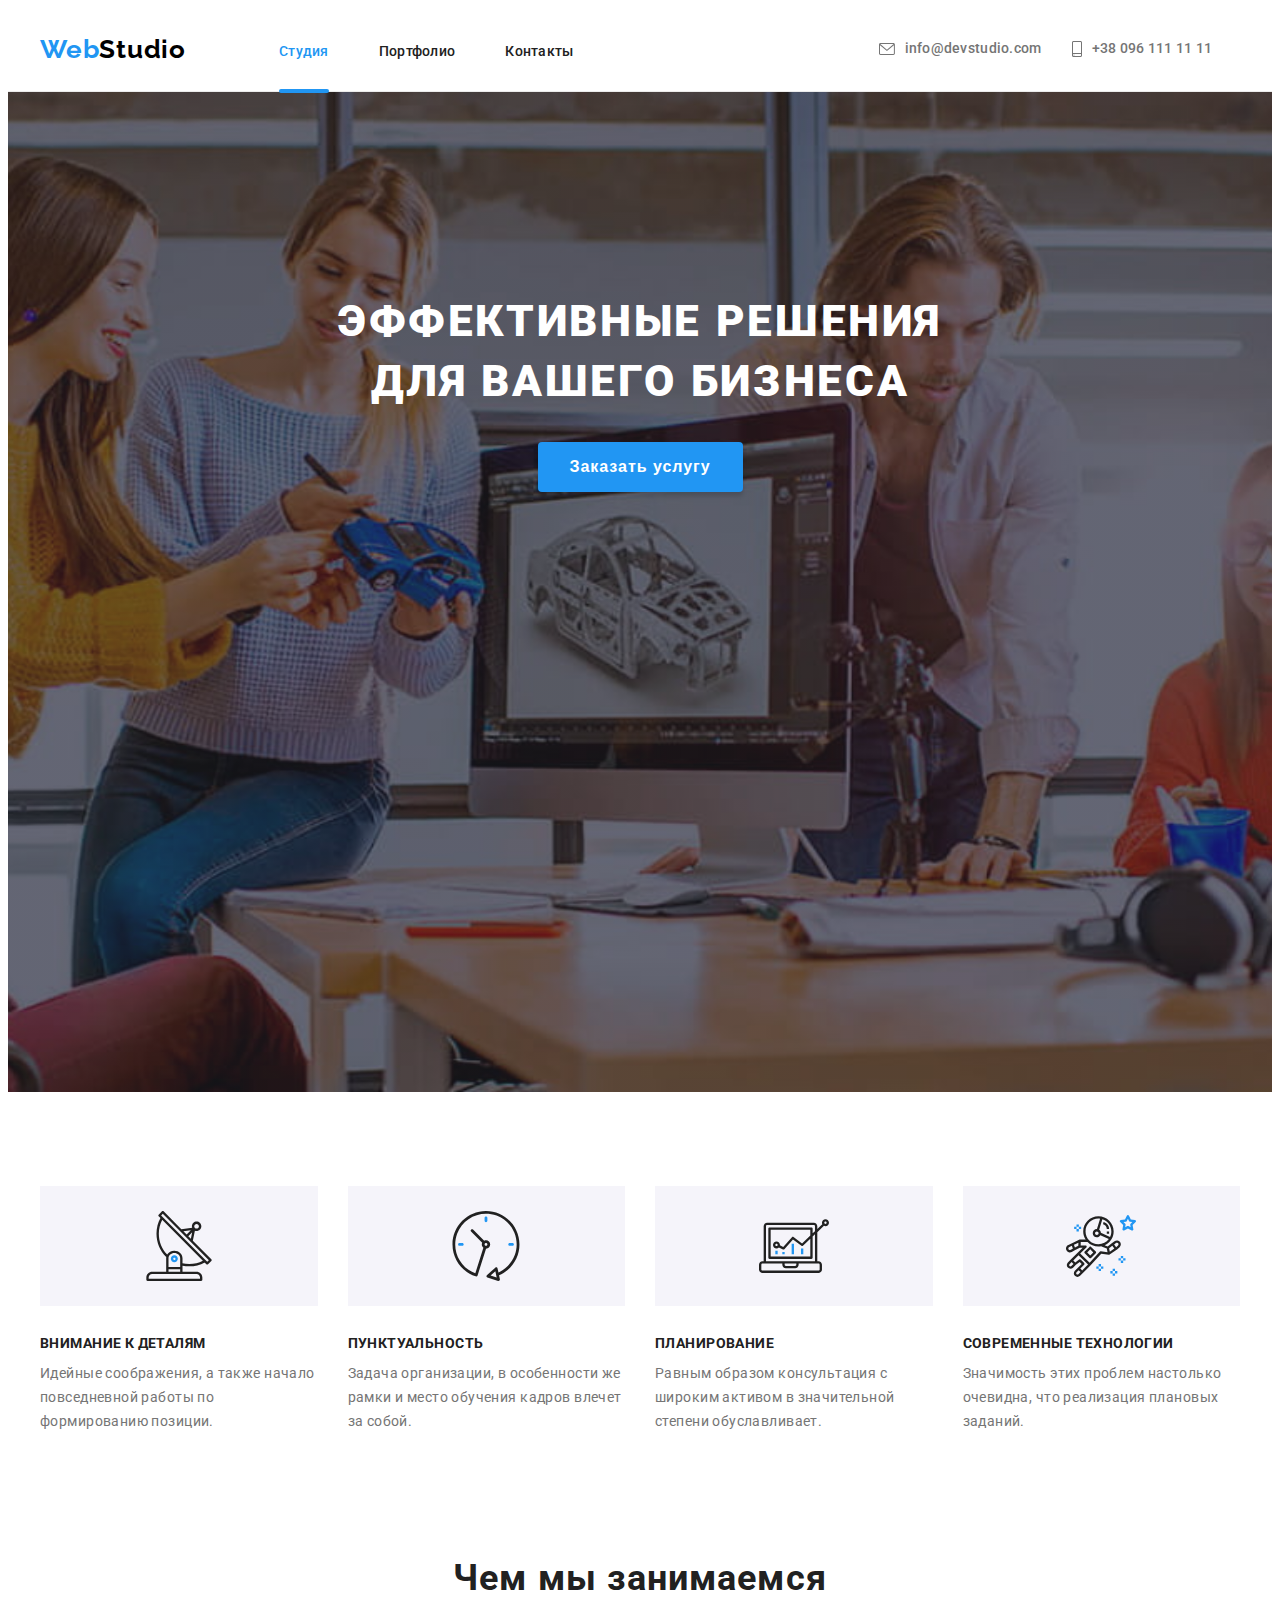
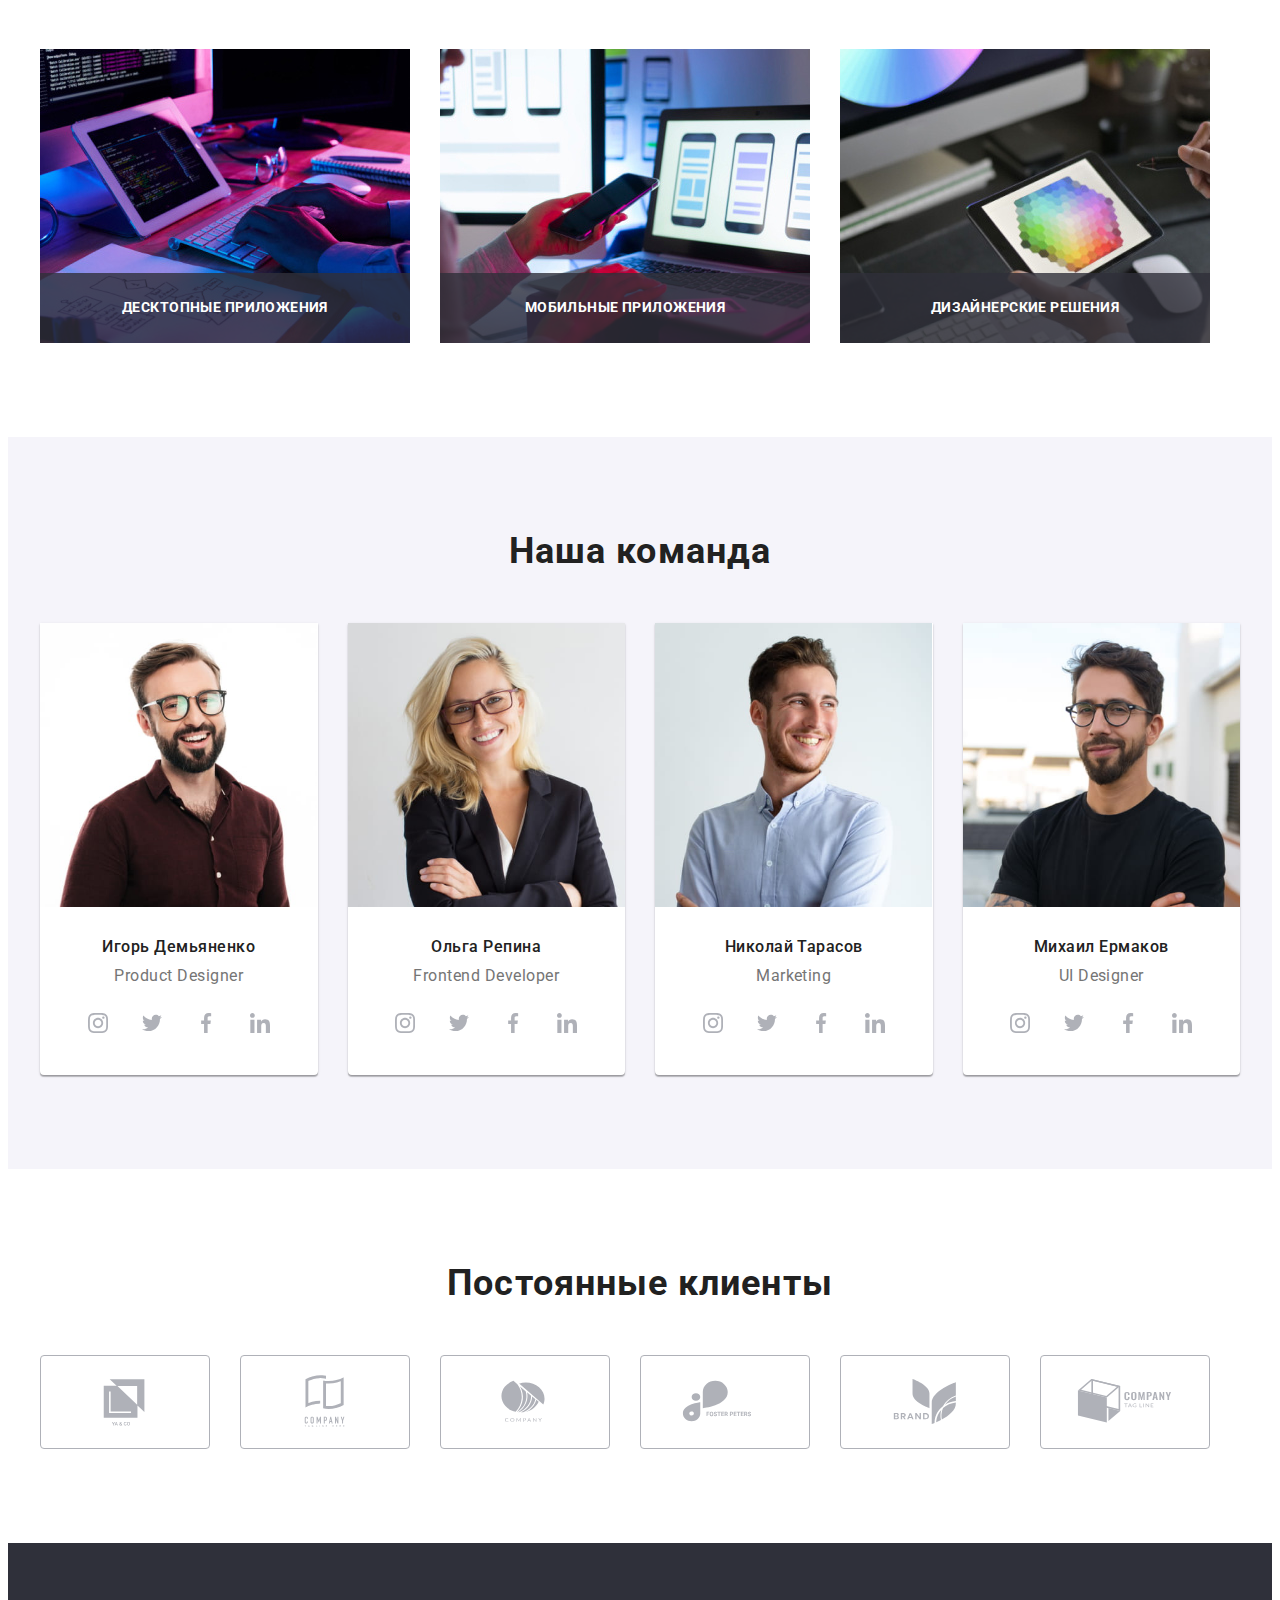
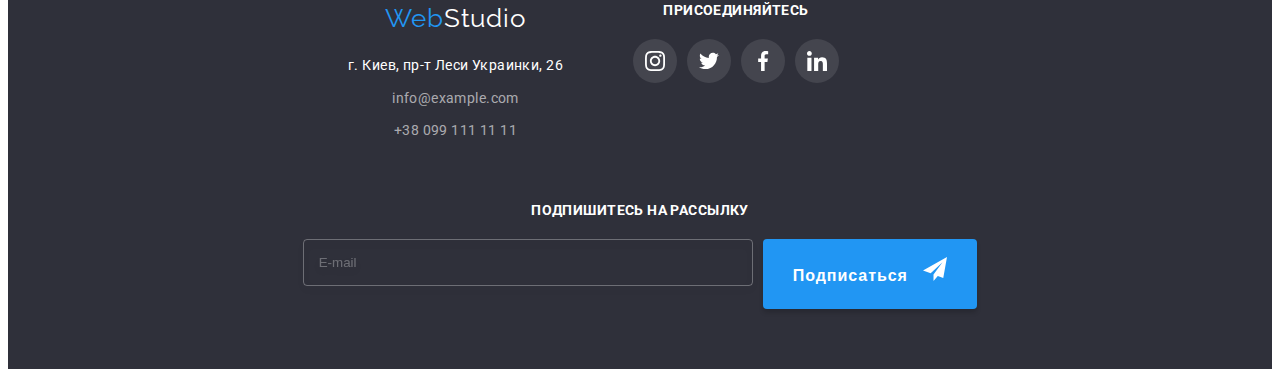
==== commit 9b8bc2df: ":herb:" ====
--- a/index.html
+++ b/index.html
@@ -578,7 +578,7 @@
       </section>
     </main>
 
-    <!-- Футер
+    <!-- Футер-->
     <footer class="page-footer">
       <div class="container page-footer--bgc">
         <div class="wrapper">
@@ -654,7 +654,7 @@
           </form>
         </div>
       </div>
-    </footer> -->
+    </footer>
 
     <script src="./js/modal.js"></script>
     <script src="./js/menu.js"></script>
--- a/css/main.min.css
+++ b/css/main.min.css
@@ -1,4 +1,4 @@
 .visually-hidden{position:absolute;width:1px;height:1px;margin:-1px;border:0;padding:0;white-space:nowrap;-webkit-clip-path:inset(100%);clip-path:inset(100%);clip:rect(0 0 0 0);overflow:hidden}.backdrop,.grid__box,.grid__text{width:100%;height:100%}body{background-color:#fff;color:#757575;font-family:Roboto,sans-serif}h1,h2,h3,p{margin:0}ul{list-style:none;padding:0;margin:0}img{display:block;max-width:100%;height:auto}a{text-decoration:none}button{cursor:pointer}.container{max-width:480px;padding:0 15px;margin:0 auto}@media screen and (min-width: 768px){.container{max-width:768px}}@media screen and (min-width: 1200px){.container{max-width:1200px}}.section{padding:60px 0}@media screen and (min-width: 1200px){.section{padding:94px 0}}.section__title{text-align:center;margin-bottom:50px;color:#212121;font-weight:700;font-size:36px;line-height:1.16;letter-spacing:0.03em}.page-header__container{display:-webkit-box;display:-ms-flexbox;display:flex;-webkit-box-align:center;-ms-flex-align:center;align-items:center;padding:15px}@media screen and (max-width: 767px){.page-header__container{-webkit-box-pack:justify;-ms-flex-pack:justify;justify-content:space-between}}@media screen and (min-width: 768px){.page-header__container{padding-top:26px;padding-bottom:26px}}.page-header{border-bottom:1px solid #ececec}.site-nav{position:relative}@media screen and (max-width: 767px){.site-nav{display:inline-block;margin-bottom:302px}}@media screen and (min-width: 768px){.site-nav{display:-webkit-box;display:-ms-flexbox;display:flex;margin-right:84px}}@media screen and (min-width: 1200px){.site-nav{margin-right:305px}}.site-nav__link{font-weight:500;font-size:14px;line-height:1.14;letter-spacing:.02em;color:#212121;-webkit-transition:color 250ms cubic-bezier(0.4, 0, 0.2, 1);transition:color 250ms cubic-bezier(0.4, 0, 0.2, 1)}.site-nav__link:hover,.site-nav__link:focus{color:#2196f3}@media screen and (max-width: 767px){.site-nav__link{font-weight:500;font-size:40px;line-height:1.18;letter-spacing:.02em;color:#212121}}@media screen and (min-width: 768px){.site-nav__link{line-height:1.14}}@media screen and (min-width: 1200px){.site-nav__link{font-weight:500;font-size:14px;line-height:1.14;letter-spacing:.02em}}.site-nav__link--active{color:#2196f3}@media screen and (max-width: 767px){.site-nav__link--active{font-weight:500;font-size:40px;line-height:1.18;letter-spacing:.02em}}@media screen and (min-width: 768px){.site-nav__link--active::after{display:inline-block;position:absolute;content:'';bottom:-34px;left:0;background-color:#2196f3;width:100%;height:4px;border-radius:2px;-webkit-transform:scale(1);transform:scale(1);-webkit-transition:-webkit-transform 250ms cubic-bezier(0.4, 0, 0.2, 1);transition:-webkit-transform 250ms cubic-bezier(0.4, 0, 0.2, 1);transition:transform 250ms cubic-bezier(0.4, 0, 0.2, 1);transition:transform 250ms cubic-bezier(0.4, 0, 0.2, 1), -webkit-transform 250ms cubic-bezier(0.4, 0, 0.2, 1)}}@media screen and (min-width: 1200px){.site-nav__link--active::after{bottom:-32px}}.site-nav__link--active:hover::after{-webkit-transform:scaleX(0.9);transform:scaleX(0.9)}.site-nav__item{position:relative;margin-right:0}.site-nav__item:not(:last-child){margin-right:50px}@media screen and (max-width: 767px){.site-nav__item:not(:last-child){margin-right:0;margin-bottom:32px}}.menu-button{position:absolute;right:0;z-index:2;display:-webkit-inline-box;display:-ms-inline-flexbox;display:inline-flex;margin:0;padding:0;border:none;background-color:transparent;-webkit-transition:fill 250ms cubic-bezier(0.4, 0, 0.2, 1);transition:fill 250ms cubic-bezier(0.4, 0, 0.2, 1)}@media screen and (min-width: 768px){.menu-button{display:none}}.menu-button .icon-menu{display:none}.menu-button.is-open .icon-menu{display:block}.menu-button.is-open .icon-close{display:none}@media screen and (max-width: 767px){.menu-button:hover,.menu-button:focus{fill:#2196f3}}.menu-icon{margin-right:15px}.icon-menu{z-index:2}.icon-close{z-index:1}.menu-container{background-color:#fff;padding:20px;font-size:20px;height:auto}@media screen and (max-width: 767px){.menu-container{display:none;position:absolute;top:0;left:0;width:100%;height:100%;padding:48px 40px}.menu-container.is-open{display:block}}@media screen and (min-width: 768px){.menu-container{display:-webkit-box;display:-ms-flexbox;display:flex;-webkit-box-pack:justify;-ms-flex-pack:justify;justify-content:space-between;-webkit-box-align:center;-ms-flex-align:center;align-items:center;-webkit-box-flex:1;-ms-flex-positive:1;flex-grow:1;padding:0}}.contacts{display:-webkit-box;display:-ms-flexbox;display:flex;margin-left:auto}@media screen and (max-width: 767px){.contacts{display:-webkit-inline-box;display:-ms-inline-flexbox;display:inline-flex;-ms-flex-wrap:wrap;flex-wrap:wrap}}@media screen and (min-width: 768px){.contacts{-webkit-box-orient:vertical;-webkit-box-direction:normal;-ms-flex-direction:column;flex-direction:column}}@media screen and (min-width: 1200px){.contacts{-webkit-box-orient:initial;-webkit-box-direction:initial;-ms-flex-direction:initial;flex-direction:initial}}.contacts__item:not(:last-child){margin-right:50px}@media screen and (min-width: 1200px){.contacts__item:not(:last-child){margin-right:30px}}@media screen and (max-width: 767px){.contacts__item:nth-child(1){-webkit-box-ordinal-group:3;-ms-flex-order:2;order:2}}@media screen and (max-width: 767px){.contacts__item:nth-child(2){-webkit-box-ordinal-group:2;-ms-flex-order:1;order:1}}.contacts__link{display:-webkit-box;display:-ms-flexbox;display:flex;-webkit-box-align:center;-ms-flex-align:center;align-items:center;font-weight:500;font-size:14px;line-height:1.4;letter-spacing:.02em;color:#757575;fill:#757575;margin-bottom:0;-webkit-transition:color 250ms cubic-bezier(0.4, 0, 0.2, 1),fill 250ms cubic-bezier(0.4, 0, 0.2, 1);transition:color 250ms cubic-bezier(0.4, 0, 0.2, 1),fill 250ms cubic-bezier(0.4, 0, 0.2, 1)}.contacts__link:hover,.contacts__link:focus{color:#2196f3;fill:#2196f3}@media screen and (max-width: 767px){.contacts__link{display:-webkit-inline-box;display:-ms-inline-flexbox;display:inline-flex;-ms-flex-wrap:wrap;flex-wrap:wrap}}@media screen and (min-width: 768px){.contacts__link{font-weight:500;font-size:12px;line-height:1.17;letter-spacing:.02em}}@media screen and (min-width: 1200px){.contacts__link{font-weight:500;font-size:14px;line-height:1.14;letter-spacing:.02em}}@media screen and (max-width: 767px){.contacts__link--tel{margin-bottom:32px;font-weight:500;font-size:34px;line-height:1.18;letter-spacing:0.02em;color:#2196f3}}@media screen and (max-width: 767px){.contacts__link--mail{font-weight:500;font-size:24px;line-height:1.17;letter-spacing:0.02em;color:#757575;margin-bottom:64px}}@media screen and (min-width: 768px){.contacts__link--mail{margin-bottom:10px}}@media screen and (min-width: 1200px){.contacts__link--mail{margin-bottom:0}}.contacts__logo{margin-right:10px}@media screen and (max-width: 767px){.contacts__logo{display:none}}@media screen and (max-width: 767px){.menu-social{display:-webkit-inline-box;display:-ms-inline-flexbox;display:inline-flex}}@media screen and (min-width: 768px){.menu-social{display:none}}@media screen and (max-width: 767px){.menu-social__item:not(:last-child){border-right:1px solid rgba(33,33,33,0.2);padding-right:10px}}@media screen and (max-width: 767px){.menu-social__item:not(:first-child){padding-left:10px}}@media screen and (max-width: 767px){.menu-social__link{font-weight:500;font-size:18px;line-height:1.22;letter-spacing:0.02em;color:#2196f3}}.logo{color:#000;font-family:Raleway,sans-serif;font-weight:700;font-size:24px;line-height:28px;letter-spacing:.03em}@media screen and (min-width: 768px){.logo{margin-right:88px;font-weight:700;font-size:24px;line-height:1.17;letter-spacing:.03em}}@media screen and (min-width: 1200px){.logo{margin-right:93px;font-weight:700;font-size:26px;line-height:1.19;letter-spacing:.03em}}.logo__icon{color:#2196f3}.hero{padding:118px 0;text-align:center;margin:0 auto;height:400px;background-color:#2f303a;background-image:-webkit-gradient(linear, left top, right top, from(rgba(47,48,58,0.4))),url("../images/mobile-hero/mobile-hero.jpg");background-image:linear-gradient(to right, rgba(47,48,58,0.4)),url("../images/mobile-hero/mobile-hero.jpg");background-repeat:no-repeat;background-position:center;background-size:cover}@media (min-device-pixel-ratio: 2), (-webkit-min-device-pixel-ratio: 2), (min-resolution: 192dpi), (min-resolution: 2dppx){.hero{background-image:-webkit-gradient(linear, left top, left bottom, from(rgba(47,48,58,0.4)), to(rgba(47,48,58,0.4))),url("../images/mobile-hero/mobile-hero@2x.jpg");background-image:linear-gradient(rgba(47,48,58,0.4), rgba(47,48,58,0.4)),url("../images/mobile-hero/mobile-hero@2x.jpg")}}@media screen and (min-width: 768px){.hero{background-image:-webkit-gradient(linear, left top, right top, from(rgba(47,48,58,0.4))),url("/images/tablet-hero/tablet-hero.jpg");background-image:linear-gradient(to right, rgba(47,48,58,0.4)),url("/images/tablet-hero/tablet-hero.jpg")}}@media screen and (min-width: 768px) and (min-device-pixel-ratio: 2), screen and (min-width: 768px) and (-webkit-min-device-pixel-ratio: 2), screen and (min-width: 768px) and (min-resolution: 192dpi), screen and (min-width: 768px) and (min-resolution: 2dppx){.hero{background-image:-webkit-gradient(linear, left top, left bottom, from(rgba(47,48,58,0.4)), to(rgba(47,48,58,0.4))),url("../images/tablet-hero/tablet-hero@2x.jpg");background-image:linear-gradient(rgba(47,48,58,0.4), rgba(47,48,58,0.4)),url("../images/tablet-hero/tablet-hero@2x.jpg")}}@media screen and (min-width: 1200px){.hero{padding:200px 0;height:600px;background-image:-webkit-gradient(linear, left top, right top, from(rgba(47,48,58,0.4)), to(rgba(47,48,58,0.4))),url("../images/desktop-hero/desktop-hero.jpg");background-image:linear-gradient(to right, rgba(47,48,58,0.4), rgba(47,48,58,0.4)),url("../images/desktop-hero/desktop-hero.jpg")}}@media screen and (min-width: 1200px) and (min-device-pixel-ratio: 2), screen and (min-width: 1200px) and (-webkit-min-device-pixel-ratio: 2), screen and (min-width: 1200px) and (min-resolution: 192dpi), screen and (min-width: 1200px) and (min-resolution: 2dppx){.hero{background-image:-webkit-gradient(linear, left top, left bottom, from(rgba(47,48,58,0.4)), to(rgba(47,48,58,0.4))),url("../images/desktop-hero/desktop-hero@2x.jpg");background-image:linear-gradient(rgba(47,48,58,0.4), rgba(47,48,58,0.4)),url("../images/desktop-hero/desktop-hero@2x.jpg")}}.hero__title{font-weight:900;font-size:26px;line-height:1.62;letter-spacing:.06em;text-align:center;text-transform:uppercase;margin-bottom:30px;color:#fff}@media screen and (min-width: 1200px){.hero__title{font-weight:900;font-size:44px;line-height:1.36;letter-spacing:.06em}}.hero__button{padding:10px 32px;min-width:200px;min-height:50px;-webkit-box-shadow:0px 4px 4px rgba(0,0,0,0.15);box-shadow:0px 4px 4px rgba(0,0,0,0.15);border-radius:4px;border:transparent;-webkit-box-align:center;-ms-flex-align:center;align-items:center;text-align:center;background-color:#2196f3;color:#fff;font-weight:700;font-size:16px;line-height:1.88;letter-spacing:.06em;-webkit-transition:background-color 250ms cubic-bezier(0.4, 0, 0.2, 1);transition:background-color 250ms cubic-bezier(0.4, 0, 0.2, 1)}.hero__button:hover,.hero__button:focus{background-color:#188ce8}.backdrop{visibility:visible;position:fixed;top:0;left:0;background-color:rgba(0,0,0,0.2);opacity:1;-webkit-transition:opacity 250ms cubic-bezier(0.4, 0, 0.2, 1),visibility 250ms cubic-bezier(0.4, 0, 0.2, 1);transition:opacity 250ms cubic-bezier(0.4, 0, 0.2, 1),visibility 250ms cubic-bezier(0.4, 0, 0.2, 1)}.backdrop.is-hidden{visibility:hidden;opacity:0;pointer-events:none}.modal-box{position:absolute;top:50%;left:50%;padding:40px;background-color:#fff;-webkit-box-shadow:0px 1px 3px rgba(0,0,0,0.12),0px 1px 1px rgba(0,0,0,0.14),0px 2px 1px rgba(0,0,0,0.2);box-shadow:0px 1px 3px rgba(0,0,0,0.12),0px 1px 1px rgba(0,0,0,0.14),0px 2px 1px rgba(0,0,0,0.2);border-radius:4px;-webkit-transform:translate(-50%, -50%) scale(1);transform:translate(-50%, -50%) scale(1);-webkit-transition:-webkit-transform 250ms cubic-bezier(0.4, 0, 0.2, 1);transition:-webkit-transform 250ms cubic-bezier(0.4, 0, 0.2, 1);transition:transform 250ms cubic-bezier(0.4, 0, 0.2, 1);transition:transform 250ms cubic-bezier(0.4, 0, 0.2, 1), -webkit-transform 250ms cubic-bezier(0.4, 0, 0.2, 1)}@media screen and (max-width: 767px){.modal-box{max-width:450px;width:100vw;max-height:609px;height:100vh}}@media screen and (min-width: 768px){.modal-box{width:450px;height:609px}}@media screen and (min-width: 1200px){.modal-box{width:528px;height:581px}}.backdrop.is-hidden .modal-box{-webkit-transform:translate(-50%, -50%) scale(0);transform:translate(-50%, -50%) scale(0)}.modal-box__btn{position:absolute;top:8px;right:8px;display:-webkit-box;display:-ms-flexbox;display:flex;-webkit-box-pack:center;-ms-flex-pack:center;justify-content:center;-webkit-box-align:center;-ms-flex-align:center;align-items:center;margin-left:auto;width:30px;height:30px;background-color:#fff;border:1px solid rgba(0,0,0,0.1);border-radius:50%}.modal-box__btn--close{fill:#000;-webkit-transition:fill 250ms cubic-bezier(0.4, 0, 0.2, 1);transition:fill 250ms cubic-bezier(0.4, 0, 0.2, 1)}.modal-box__btn--close:hover,.modal-box__btn--close:focus{fill:#2196f3}.modal-box__title{font-weight:700;font-size:20px;line-height:1.5;letter-spacing:.03em;color:#000;margin-bottom:12px;text-align:center}.modal-box__form{margin:0 auto;text-align:center}.modal-box__field{display:-webkit-box;display:-ms-flexbox;display:flex;-webkit-box-orient:vertical;-webkit-box-direction:normal;-ms-flex-direction:column;flex-direction:column;position:relative;margin-bottom:10px}.modal-box__label{margin-bottom:10px;text-align:start;font-weight:400;font-size:12px;line-height:1.17;letter-spacing:.01em;margin-bottom:4px;color:#757575}.modal-box__input{height:40px;padding:11px 12px 11px auto;border:1px solid rgba(33,33,33,0.2);-webkit-box-sizing:border-box;box-sizing:border-box;border-radius:4px;-webkit-transition:border-color 250ms transition-timing-function,  outline 250ms transition-timing-function;transition:border-color 250ms transition-timing-function,- outline 250ms transition-timing-function}.modal-box__input:focus,.modal-box__input:focus+.modal-box__icon{fill:#2196f3;border-color:#2196f3;outline:none}.modal-box__icon{position:absolute;top:50%;left:12px;fill:#212121;-webkit-transition:fill 250ms cubic-bezier(0.4, 0, 0.2, 1);transition:fill 250ms cubic-bezier(0.4, 0, 0.2, 1)}.textarea{display:-webkit-box;display:-ms-flexbox;display:flex;-webkit-box-orient:vertical;-webkit-box-direction:normal;-ms-flex-direction:column;flex-direction:column;position:relative;margin-bottom:20px}.textarea__field{padding:12px 16px;border:1px solid rgba(33,33,33,0.2);-webkit-box-sizing:border-box;box-sizing:border-box;border-radius:4px;resize:none;-webkit-transition:border-color 250ms cubic-bezier(0.4, 0, 0.2, 1),outline 250ms cubic-bezier(0.4, 0, 0.2, 1);transition:border-color 250ms cubic-bezier(0.4, 0, 0.2, 1),outline 250ms cubic-bezier(0.4, 0, 0.2, 1)}.textarea__field:focus{border-color:#2196f3;outline:none}.textarea__field::-webkit-input-placeholder{font-size:12px;line-height:1.14;letter-spacing:0.01em;color:rgba(117,117,117,0.5);-webkit-transition:color 250ms transition-timing-function;transition:color 250ms transition-timing-function}.textarea__field:-ms-input-placeholder{font-size:12px;line-height:1.14;letter-spacing:0.01em;color:rgba(117,117,117,0.5);-webkit-transition:color 250ms transition-timing-function;transition:color 250ms transition-timing-function}.textarea__field::-ms-input-placeholder{font-size:12px;line-height:1.14;letter-spacing:0.01em;color:rgba(117,117,117,0.5);-webkit-transition:color 250ms transition-timing-function;transition:color 250ms transition-timing-function}.textarea__field::placeholder{font-size:12px;line-height:1.14;letter-spacing:0.01em;color:rgba(117,117,117,0.5);-webkit-transition:color 250ms transition-timing-function;transition:color 250ms transition-timing-function}.textarea__field::-webkit-input-placeholder:focus::-webkit-input-placeholder{color:#2196f3}.textarea__field:-ms-input-placeholder:focus:-ms-input-placeholder{color:#2196f3}.textarea__field::-ms-input-placeholder:focus::-ms-input-placeholder{color:#2196f3}.textarea__field::placeholder:focus::placeholder{color:#2196f3}.modal-policy{display:-webkit-box;display:-ms-flexbox;display:flex;-webkit-box-pack:center;-ms-flex-pack:center;justify-content:center;margin-bottom:30px;padding:0}.modal-policy__label{display:-webkit-inline-box;display:-ms-inline-flexbox;display:inline-flex;-webkit-box-align:center;-ms-flex-align:center;align-items:center}.modal-policy__check{display:inline-block;margin-right:8px;width:16px;height:15px;border:2px solid #212121;border-radius:2px;-webkit-transform:scale(0.9);transform:scale(0.9);-webkit-transition:background-color 250ms cubic-bezier(0.4, 0, 0.2, 1),border-color 250ms cubic-bezier(0.4, 0, 0.2, 1),-webkit-transform 250ms cubic-bezier(0.4, 0, 0.2, 1);transition:background-color 250ms cubic-bezier(0.4, 0, 0.2, 1),border-color 250ms cubic-bezier(0.4, 0, 0.2, 1),-webkit-transform 250ms cubic-bezier(0.4, 0, 0.2, 1);transition:transform 250ms cubic-bezier(0.4, 0, 0.2, 1),background-color 250ms cubic-bezier(0.4, 0, 0.2, 1),border-color 250ms cubic-bezier(0.4, 0, 0.2, 1);transition:transform 250ms cubic-bezier(0.4, 0, 0.2, 1),background-color 250ms cubic-bezier(0.4, 0, 0.2, 1),border-color 250ms cubic-bezier(0.4, 0, 0.2, 1),-webkit-transform 250ms cubic-bezier(0.4, 0, 0.2, 1)}.modal-policy__input:checked+.modal-policy__check{background-color:#2196f3;border-color:#2196f3;background-image:url(../images/icon-check.svg);background-size:contain;background-origin:border-box;-webkit-transform:scale(1);transform:scale(1)}.modal-policy__text{font-weight:400;font-size:12px;line-height:1.17;letter-spacing:.03em;color:#757575}@media screen and (min-width: 1200px){.modal-policy__text{font-weight:400;font-size:14px;line-height:1.71;letter-spacing:.03em}}.modal-policy__agreement{position:relative;text-decoration:none;color:#2196f3;font-weight:400;font-size:12px;line-height:1.17;letter-spacing:.03em}@media screen and (min-width: 1200px){.modal-policy__agreement{font-weight:400;font-size:14px;line-height:1.71;letter-spacing:.03em}}.modal-policy__agreement::after{position:absolute;content:'';top:14.5px;left:0;width:100%;height:1px;background-color:#2196f3}.modal__submit{min-width:200px;height:50px;padding:10px 55px;background-color:#2196f3;-webkit-box-shadow:0px 4px 4px rgba(0,0,0,0.15);box-shadow:0px 4px 4px rgba(0,0,0,0.15);border-radius:4px;border-style:none;font-weight:700;font-size:16px;line-height:1.88;letter-spacing:.06em;-webkit-box-align:center;-ms-flex-align:center;align-items:center;text-align:center;color:#fff;-webkit-transition:background-color 250ms cubic-bezier(0.4, 0, 0.2, 1);transition:background-color 250ms cubic-bezier(0.4, 0, 0.2, 1)}.modal__submit:hover,.modal__submit:focus{background-color:#188ce8}.feature{display:-webkit-box;display:-ms-flexbox;display:flex;-ms-flex-wrap:wrap;flex-wrap:wrap}.feature__item{margin-bottom:30px}@media screen and (min-width: 768px){.feature__item{-ms-flex-preferred-size:calc((100% - 30px) / 2);flex-basis:calc((100% - 30px) / 2)}}@media screen and (min-width: 1200px){.feature__item{margin-right:30px;-ms-flex-preferred-size:calc((100% - 90px) / 4);flex-basis:calc((100% - 90px) / 4)}.feature__item:last-child{margin-right:0}}@media screen and (min-width: 768px) and (max-width: 1199px){.feature__item:nth-child(2n+1){margin-right:30px}}@media screen and (min-width: 768px) and (max-width: 1199px){.feature__item:nth-child(3){margin-bottom:0}}@media screen and (min-width: 768px) and (max-width: 1199px){.feature__item:nth-child(4){margin-bottom:0}}.feature__box{display:-webkit-box;display:-ms-flexbox;display:flex;-webkit-box-pack:center;-ms-flex-pack:center;justify-content:center;-webkit-box-align:center;-ms-flex-align:center;align-items:center;margin-bottom:30px;background-color:#f5f4fa;height:120px}.feature__title{text-align:center;font-weight:700;font-size:14px;line-height:1.14;letter-spacing:.03em;text-transform:uppercase;color:#212121;margin-bottom:10px;margin-top:0;text-transform:uppercase}@media screen and (min-width: 768px){.feature__title{text-align:start}}@media screen and (min-width: 1200px){.feature__title{color:#212121}}.feature__text{font-weight:400;font-size:14px;line-height:1.71;letter-spacing:.03em;color:#757575}.section--padding-top{padding-top:0}@media screen and (max-width: 1199px){.section--padding-top{display:none}}.work{display:-webkit-box;display:-ms-flexbox;display:flex;-ms-flex-wrap:wrap;flex-wrap:wrap}.work__item:not(:last-child){margin-right:30px}.work__thumb{position:relative}.work__text{display:-webkit-box;display:-ms-flexbox;display:flex;-webkit-box-pack:center;-ms-flex-pack:center;justify-content:center;-webkit-box-align:center;-ms-flex-align:center;align-items:center;position:absolute;bottom:0;left:0;width:100%;height:70px;text-align:center;font-weight:700;font-size:14px;line-height:1.14;letter-spacing:0.03em;text-transform:uppercase;color:#fff;background-color:rgba(47,48,58,0.8)}.section--other-bgc{background-color:#f5f4fa}@media screen and (min-width: 768px){.comand{display:-webkit-box;display:-ms-flexbox;display:flex;-ms-flex-wrap:wrap;flex-wrap:wrap;-webkit-box-pack:center;-ms-flex-pack:center;justify-content:center}}.comand__items{background-color:#fff;-webkit-box-shadow:0px 1px 3px rgba(0,0,0,0.12),0px 1px 1px rgba(0,0,0,0.14),0px 2px 1px rgba(0,0,0,0.2);box-shadow:0px 1px 3px rgba(0,0,0,0.12),0px 1px 1px rgba(0,0,0,0.14),0px 2px 1px rgba(0,0,0,0.2);border-radius:0px 0px 4px 4px}@media screen and (max-width: 767px){.comand__items{margin-bottom:30px}}@media screen and (min-width: 768px) and (max-width: 1199px){.comand__items{width:calc((100% - 30px) / 2)}.comand__items:not(:nth-child(2n)){margin-right:30px}.comand__items:not(:nth-last-child(-n+2)){margin-bottom:30px}}@media screen and (min-width: 1200px){.comand__items{-ms-flex-preferred-size:calc((100% - 3 * 30px) / 4);flex-basis:calc((100% - 3 * 30px) / 4)}.comand__items:not(:last-child){margin-right:30px}}.avatar{padding:30px 32px}.avatar__title{font-weight:500;font-size:16px;line-height:1.19;letter-spacing:.03em;text-align:center;margin-bottom:10px;color:#212121}.avatar__text{text-align:center;margin-bottom:16px;font-weight:400;font-size:16px;line-height:1.19;letter-spacing:.03em}.comand-social{display:-webkit-box;display:-ms-flexbox;display:flex;-webkit-box-align:center;-ms-flex-align:center;align-items:center;-webkit-box-pack:center;-ms-flex-pack:center;justify-content:center;padding:0;margin:0}.comand-social__item:not(:last-child){margin-right:10px}.comand-social__link{display:-webkit-box;display:-ms-flexbox;display:flex;-webkit-box-pack:center;-ms-flex-pack:center;justify-content:center;-webkit-box-align:center;-ms-flex-align:center;align-items:center;width:44px;height:44px;border-radius:50%;color:#afb1b8;-webkit-transition:background-color 250ms cubic-bezier(0.4, 0, 0.2, 1),color 250ms cubic-bezier(0.4, 0, 0.2, 1);transition:background-color 250ms cubic-bezier(0.4, 0, 0.2, 1),color 250ms cubic-bezier(0.4, 0, 0.2, 1)}.comand-social__link:hover,.comand-social__link:focus{background-color:#2196f3;color:#fff}.comand-social__icon{fill:currentColor}.section--text-align{text-align:center}.clients{display:-webkit-box;display:-ms-flexbox;display:flex;-ms-flex-wrap:wrap;flex-wrap:wrap;padding:0;margin:0}@media screen and (max-width: 767px){.clients__item{-ms-flex-preferred-size:calc((100% - 60px) / 2);flex-basis:calc((100% - 60px) / 2);margin-right:30px}.clients__item:not(:nth-child(2n)){margin-right:30px}.clients__item:not(:nth-last-child(-n+2)){margin-bottom:30px}}@media screen and (min-width: 768px) and (max-width: 1199px){.clients__item{-ms-flex-preferred-size:calc((100% - 90px) / 3);flex-basis:calc((100% - 90px) / 3);margin-right:30px}.clients__item:not(:nth-child(3n)){margin-right:30px}.clients__item:not(:nth-last-child(-n+3)){margin-bottom:30px}}@media screen and (min-width: 1200px){.clients__item{-ms-flex-preferred-size:calc((100% - 180px) / 6);flex-basis:calc((100% - 180px) / 6);margin-bottom:0}}.clients__item:not(:last-child){margin-right:30px}.clients__link{display:-webkit-box;display:-ms-flexbox;display:flex;-webkit-box-pack:center;-ms-flex-pack:center;justify-content:center;-webkit-box-align:center;-ms-flex-align:center;align-items:center;height:92px;border:1px solid #afb1b8;border-radius:4px;color:#afb1b8;-webkit-transition:color 250ms cubic-bezier(0.4, 0, 0.2, 1),border 250ms cubic-bezier(0.4, 0, 0.2, 1);transition:color 250ms cubic-bezier(0.4, 0, 0.2, 1),border 250ms cubic-bezier(0.4, 0, 0.2, 1)}.clients__link:hover,.clients__link:focus{color:#2196f3;border:1px solid #2196f3}.clients__img{fill:currentColor}.page-footer{padding:60px 0;background-color:#2f303a}.page-footer--bgc{-webkit-box-align:baseline;-ms-flex-align:baseline;align-items:baseline;display:-webkit-box;display:-ms-flexbox;display:flex}.wrapper{margin-right:70px}.wrapper__logo{display:inline-block;margin-bottom:20px;color:#fff;font-family:Raleway,sans-serif;font-size:26px;line-height:1.19;letter-spacing:0.03em}.wrapper__icon{color:#2196f3}.addres__items{margin-bottom:9px}.addres__items:last-child{margin-bottom:0px}.addres__link{font-style:normal;color:#fff;background-color:#2f303a;font-size:14px;line-height:1.71;letter-spacing:0.03em}.addres__contacts{font-style:normal;color:rgba(255,255,255,0.6);background-color:#2f303a;font-size:14px;line-height:1.71;letter-spacing:0.03em;-webkit-transition:color 250ms cubic-bezier(0.4, 0, 0.2, 1);transition:color 250ms cubic-bezier(0.4, 0, 0.2, 1)}.addres__contacts:hover,.addres__contacts:focus{color:#2196f3}.accede{margin-right:93px}.accede__title{font-weight:700;font-size:14px;line-height:1.14;letter-spacing:0.03em;text-transform:uppercase;color:#fff;margin-bottom:20px}.social{display:-webkit-box;display:-ms-flexbox;display:flex;padding:0;margin:0}.social__item:not(:last-child){margin-right:10px}.social__link{display:-webkit-box;display:-ms-flexbox;display:flex;-webkit-box-pack:center;-ms-flex-pack:center;justify-content:center;-webkit-box-align:center;-ms-flex-align:center;align-items:center;width:44px;height:44px;border-radius:50%;background-color:rgba(255,255,255,0.1);color:#fff;-webkit-transition:background-color 250ms cubic-bezier(0.4, 0, 0.2, 1);transition:background-color 250ms cubic-bezier(0.4, 0, 0.2, 1)}.social__link:hover,.social__link:focus{background-color:#2196f3}.social__logo{fill:currentColor}.subscribe__title{margin-bottom:20px;font-weight:700;font-size:14px;line-height:1.14;letter-spacing:0.03em;text-transform:uppercase;color:#fff}.form--position{position:relative;display:-webkit-box;display:-ms-flexbox;display:flex;margin:0 auto}.form__field{position:relative;display:-webkit-box;display:-ms-flexbox;display:flex;-webkit-box-orient:vertical;-webkit-box-direction:normal;-ms-flex-direction:column;flex-direction:column;height:50px;margin-right:10px}.form__input{margin:0;padding:15px;background-color:inherit;color:#fff;border:1px solid rgba(255,255,255,0.3);-webkit-box-sizing:border-box;box-sizing:border-box;-webkit-filter:drop-shadow(0px 4px 4px rgba(0,0,0,0.15));filter:drop-shadow(0px 4px 4px rgba(0,0,0,0.15));border-radius:4px;-webkit-transition:border-color 250ms cubic-bezier(0.4, 0, 0.2, 1),outline 250ms cubic-bezier(0.4, 0, 0.2, 1);transition:border-color 250ms cubic-bezier(0.4, 0, 0.2, 1),outline 250ms cubic-bezier(0.4, 0, 0.2, 1)}.form__input:hover,.form__input:focus{border-color:rgba(255,255,255,0.5);outline:none}.form__input::-webkit-input-placeholder{color:rgba(255,255,255,0.3);-webkit-transition:color 250ms cubic-bezier(0.4, 0, 0.2, 1);transition:color 250ms cubic-bezier(0.4, 0, 0.2, 1)}.form__input:-ms-input-placeholder{color:rgba(255,255,255,0.3);-webkit-transition:color 250ms cubic-bezier(0.4, 0, 0.2, 1);transition:color 250ms cubic-bezier(0.4, 0, 0.2, 1)}.form__input::-ms-input-placeholder{color:rgba(255,255,255,0.3);-webkit-transition:color 250ms cubic-bezier(0.4, 0, 0.2, 1);transition:color 250ms cubic-bezier(0.4, 0, 0.2, 1)}.form__input::placeholder{color:rgba(255,255,255,0.3);-webkit-transition:color 250ms cubic-bezier(0.4, 0, 0.2, 1);transition:color 250ms cubic-bezier(0.4, 0, 0.2, 1)}.form__input:hover::-webkit-input-placeholder,.form__input:focus::-webkit-input-placeholder{color:rgba(255,255,255,0.5)}.form__input:hover:-ms-input-placeholder,.form__input:focus:-ms-input-placeholder{color:rgba(255,255,255,0.5)}.form__input:hover::-ms-input-placeholder,.form__input:focus::-ms-input-placeholder{color:rgba(255,255,255,0.5)}.form__input:hover::placeholder,.form__input:focus::placeholder{color:rgba(255,255,255,0.5)}.form__btn{display:-webkit-box;display:-ms-flexbox;display:flex;-webkit-box-pack:center;-ms-flex-pack:center;justify-content:center;-webkit-box-align:center;-ms-flex-align:center;align-items:center;text-align:inherit;padding:10px 30px;min-width:200px;font-weight:700;font-size:16px;line-height:1.88;letter-spacing:0.06em;background-color:#2196f3;color:#fff;-webkit-box-shadow:0px 4px 4px rgba(0,0,0,0.15);box-shadow:0px 4px 4px rgba(0,0,0,0.15);border-radius:4px;border-style:none;-webkit-transition:background-color 250ms cubic-bezier(0.4, 0, 0.2, 1);transition:background-color 250ms cubic-bezier(0.4, 0, 0.2, 1)}.form__btn:hover,.form__btn:focus{background-color:#188ce8}.form-btn__icon{fill:#fff;margin-left:10px}.filter{display:-webkit-box;display:-ms-flexbox;display:flex;-webkit-box-pack:center;-ms-flex-pack:center;justify-content:center;-webkit-box-align:center;-ms-flex-align:center;align-items:center;margin-bottom:50px}.filter__items:not(:last-child){margin-right:8px}.filter__btn{padding:6px 22px;border-radius:4px;border:transparent;text-align:center;background-color:#f5f4fa;color:#212121;font-family:inherit;font-weight:500;font-size:16px;line-height:1.62;letter-spacing:0.03em;-webkit-transition:background-color 250ms cubic-bezier(0.4, 0, 0.2, 1),color 250ms cubic-bezier(0.4, 0, 0.2, 1),-webkit-box-shadow 250ms cubic-bezier(0.4, 0, 0.2, 1);transition:background-color 250ms cubic-bezier(0.4, 0, 0.2, 1),color 250ms cubic-bezier(0.4, 0, 0.2, 1),-webkit-box-shadow 250ms cubic-bezier(0.4, 0, 0.2, 1);transition:background-color 250ms cubic-bezier(0.4, 0, 0.2, 1),color 250ms cubic-bezier(0.4, 0, 0.2, 1),box-shadow 250ms cubic-bezier(0.4, 0, 0.2, 1);transition:background-color 250ms cubic-bezier(0.4, 0, 0.2, 1),color 250ms cubic-bezier(0.4, 0, 0.2, 1),box-shadow 250ms cubic-bezier(0.4, 0, 0.2, 1),-webkit-box-shadow 250ms cubic-bezier(0.4, 0, 0.2, 1)}.filter__btn:hover,.filter__btn:focus{background-color:#2196f3;color:#fff;-webkit-box-shadow:0px 3px 1px rgba(0,0,0,0.1),0px 1px 2px rgba(0,0,0,0.08),0px 2px 2px rgba(0,0,0,0.12);box-shadow:0px 3px 1px rgba(0,0,0,0.1),0px 1px 2px rgba(0,0,0,0.08),0px 2px 2px rgba(0,0,0,0.12)}.grid{display:-webkit-box;display:-ms-flexbox;display:flex;-ms-flex-wrap:wrap;flex-wrap:wrap}.grid__item{width:calc((100% - 60px) / 3);margin-right:30px;margin-bottom:30px}.grid__item:nth-child(3n){margin-right:0}.grid__item:nth-last-child(-n+3){margin-bottom:0}.grid__link{display:block;-webkit-transition:-webkit-box-shadow 250ms cubic-bezier(0.4, 0, 0.2, 1);transition:-webkit-box-shadow 250ms cubic-bezier(0.4, 0, 0.2, 1);transition:box-shadow 250ms cubic-bezier(0.4, 0, 0.2, 1);transition:box-shadow 250ms cubic-bezier(0.4, 0, 0.2, 1), -webkit-box-shadow 250ms cubic-bezier(0.4, 0, 0.2, 1)}.grid__link:hover,.grid__link:focus{-webkit-box-shadow:0px 1px 1px rgba(0,0,0,0.12),0px 4px 4px rgba(0,0,0,0.06),1px 4px 6px rgba(0,0,0,0.16);box-shadow:0px 1px 1px rgba(0,0,0,0.12),0px 4px 4px rgba(0,0,0,0.06),1px 4px 6px rgba(0,0,0,0.16)}.grid__box{position:relative;overflow:hidden}.grid__text{position:absolute;bottom:0;right:0;background-color:rgba(33,150,243,0.9);-webkit-transform:translateY(100%);transform:translateY(100%);-webkit-transition:-webkit-transform 250ms cubic-bezier(0.4, 0, 0.2, 1);transition:-webkit-transform 250ms cubic-bezier(0.4, 0, 0.2, 1);transition:transform 250ms cubic-bezier(0.4, 0, 0.2, 1);transition:transform 250ms cubic-bezier(0.4, 0, 0.2, 1), -webkit-transform 250ms cubic-bezier(0.4, 0, 0.2, 1)}.grid__link:hover .grid__text,.grid__link:focus .grid__text{-webkit-transform:translate(0);transform:translate(0)}.grid__text>p{padding:63px 24px;font-size:18px;line-height:1.56;letter-spacing:0.03em;color:#fff}.aside{padding:20px 24px;border-left:1px solid #eee;border-right:1px solid #eee;border-bottom:1px solid #eee}.aside__title{margin-bottom:4px;color:#212121;font-weight:700;font-size:18px;line-height:2;letter-spacing:0.06em}.aside__subtitle{font-size:16px;line-height:1.88;letter-spacing:0.03em;color:#757575}
+ outline 250ms transition-timing-function}.modal-box__input:focus,.modal-box__input:focus+.modal-box__icon{fill:#2196f3;border-color:#2196f3;outline:none}.modal-box__icon{position:absolute;top:50%;left:12px;fill:#212121;-webkit-transition:fill 250ms cubic-bezier(0.4, 0, 0.2, 1);transition:fill 250ms cubic-bezier(0.4, 0, 0.2, 1)}.textarea{display:-webkit-box;display:-ms-flexbox;display:flex;-webkit-box-orient:vertical;-webkit-box-direction:normal;-ms-flex-direction:column;flex-direction:column;position:relative;margin-bottom:20px}.textarea__field{padding:12px 16px;border:1px solid rgba(33,33,33,0.2);-webkit-box-sizing:border-box;box-sizing:border-box;border-radius:4px;resize:none;-webkit-transition:border-color 250ms cubic-bezier(0.4, 0, 0.2, 1),outline 250ms cubic-bezier(0.4, 0, 0.2, 1);transition:border-color 250ms cubic-bezier(0.4, 0, 0.2, 1),outline 250ms cubic-bezier(0.4, 0, 0.2, 1)}.textarea__field:focus{border-color:#2196f3;outline:none}.textarea__field::-webkit-input-placeholder{font-size:12px;line-height:1.14;letter-spacing:0.01em;color:rgba(117,117,117,0.5);-webkit-transition:color 250ms transition-timing-function;transition:color 250ms transition-timing-function}.textarea__field:-ms-input-placeholder{font-size:12px;line-height:1.14;letter-spacing:0.01em;color:rgba(117,117,117,0.5);-webkit-transition:color 250ms transition-timing-function;transition:color 250ms transition-timing-function}.textarea__field::-ms-input-placeholder{font-size:12px;line-height:1.14;letter-spacing:0.01em;color:rgba(117,117,117,0.5);-webkit-transition:color 250ms transition-timing-function;transition:color 250ms transition-timing-function}.textarea__field::placeholder{font-size:12px;line-height:1.14;letter-spacing:0.01em;color:rgba(117,117,117,0.5);-webkit-transition:color 250ms transition-timing-function;transition:color 250ms transition-timing-function}.textarea__field::-webkit-input-placeholder:focus::-webkit-input-placeholder{color:#2196f3}.textarea__field:-ms-input-placeholder:focus:-ms-input-placeholder{color:#2196f3}.textarea__field::-ms-input-placeholder:focus::-ms-input-placeholder{color:#2196f3}.textarea__field::placeholder:focus::placeholder{color:#2196f3}.modal-policy{display:-webkit-box;display:-ms-flexbox;display:flex;-webkit-box-pack:center;-ms-flex-pack:center;justify-content:center;margin-bottom:30px;padding:0}.modal-policy__label{display:-webkit-inline-box;display:-ms-inline-flexbox;display:inline-flex;-webkit-box-align:center;-ms-flex-align:center;align-items:center}.modal-policy__check{display:inline-block;margin-right:8px;width:16px;height:15px;border:2px solid #212121;border-radius:2px;-webkit-transform:scale(0.9);transform:scale(0.9);-webkit-transition:background-color 250ms cubic-bezier(0.4, 0, 0.2, 1),border-color 250ms cubic-bezier(0.4, 0, 0.2, 1),-webkit-transform 250ms cubic-bezier(0.4, 0, 0.2, 1);transition:background-color 250ms cubic-bezier(0.4, 0, 0.2, 1),border-color 250ms cubic-bezier(0.4, 0, 0.2, 1),-webkit-transform 250ms cubic-bezier(0.4, 0, 0.2, 1);transition:transform 250ms cubic-bezier(0.4, 0, 0.2, 1),background-color 250ms cubic-bezier(0.4, 0, 0.2, 1),border-color 250ms cubic-bezier(0.4, 0, 0.2, 1);transition:transform 250ms cubic-bezier(0.4, 0, 0.2, 1),background-color 250ms cubic-bezier(0.4, 0, 0.2, 1),border-color 250ms cubic-bezier(0.4, 0, 0.2, 1),-webkit-transform 250ms cubic-bezier(0.4, 0, 0.2, 1)}.modal-policy__input:checked+.modal-policy__check{background-color:#2196f3;border-color:#2196f3;background-image:url(../images/icon-check.svg);background-size:contain;background-origin:border-box;-webkit-transform:scale(1);transform:scale(1)}.modal-policy__text{font-weight:400;font-size:12px;line-height:1.17;letter-spacing:.03em;color:#757575}@media screen and (min-width: 1200px){.modal-policy__text{font-weight:400;font-size:14px;line-height:1.71;letter-spacing:.03em}}.modal-policy__agreement{position:relative;text-decoration:none;color:#2196f3;font-weight:400;font-size:12px;line-height:1.17;letter-spacing:.03em}@media screen and (min-width: 1200px){.modal-policy__agreement{font-weight:400;font-size:14px;line-height:1.71;letter-spacing:.03em}}.modal-policy__agreement::after{position:absolute;content:'';top:14.5px;left:0;width:100%;height:1px;background-color:#2196f3}.modal__submit{min-width:200px;height:50px;padding:10px 55px;background-color:#2196f3;-webkit-box-shadow:0px 4px 4px rgba(0,0,0,0.15);box-shadow:0px 4px 4px rgba(0,0,0,0.15);border-radius:4px;border-style:none;font-weight:700;font-size:16px;line-height:1.88;letter-spacing:.06em;-webkit-box-align:center;-ms-flex-align:center;align-items:center;text-align:center;color:#fff;-webkit-transition:background-color 250ms cubic-bezier(0.4, 0, 0.2, 1);transition:background-color 250ms cubic-bezier(0.4, 0, 0.2, 1)}.modal__submit:hover,.modal__submit:focus{background-color:#188ce8}.feature{display:-webkit-box;display:-ms-flexbox;display:flex;-ms-flex-wrap:wrap;flex-wrap:wrap}.feature__item{margin-bottom:30px}@media screen and (min-width: 768px){.feature__item{-ms-flex-preferred-size:calc((100% - 30px) / 2);flex-basis:calc((100% - 30px) / 2)}}@media screen and (min-width: 1200px){.feature__item{margin-right:30px;-ms-flex-preferred-size:calc((100% - 90px) / 4);flex-basis:calc((100% - 90px) / 4)}.feature__item:last-child{margin-right:0}}@media screen and (min-width: 768px) and (max-width: 1199px){.feature__item:nth-child(2n+1){margin-right:30px}}@media screen and (min-width: 768px) and (max-width: 1199px){.feature__item:nth-child(3){margin-bottom:0}}@media screen and (min-width: 768px) and (max-width: 1199px){.feature__item:nth-child(4){margin-bottom:0}}.feature__box{display:-webkit-box;display:-ms-flexbox;display:flex;-webkit-box-pack:center;-ms-flex-pack:center;justify-content:center;-webkit-box-align:center;-ms-flex-align:center;align-items:center;margin-bottom:30px;background-color:#f5f4fa;height:120px}.feature__title{text-align:center;font-weight:700;font-size:14px;line-height:1.14;letter-spacing:.03em;text-transform:uppercase;color:#212121;margin-bottom:10px;margin-top:0;text-transform:uppercase}@media screen and (min-width: 768px){.feature__title{text-align:start}}@media screen and (min-width: 1200px){.feature__title{color:#212121}}.feature__text{font-weight:400;font-size:14px;line-height:1.71;letter-spacing:.03em;color:#757575}.section--padding-top{padding-top:0}@media screen and (max-width: 1199px){.section--padding-top{display:none}}.work{display:-webkit-box;display:-ms-flexbox;display:flex;-ms-flex-wrap:wrap;flex-wrap:wrap}.work__item:not(:last-child){margin-right:30px}.work__thumb{position:relative}.work__text{display:-webkit-box;display:-ms-flexbox;display:flex;-webkit-box-pack:center;-ms-flex-pack:center;justify-content:center;-webkit-box-align:center;-ms-flex-align:center;align-items:center;position:absolute;bottom:0;left:0;width:100%;height:70px;text-align:center;font-weight:700;font-size:14px;line-height:1.14;letter-spacing:0.03em;text-transform:uppercase;color:#fff;background-color:rgba(47,48,58,0.8)}.section--other-bgc{background-color:#f5f4fa}@media screen and (min-width: 768px){.comand{display:-webkit-box;display:-ms-flexbox;display:flex;-ms-flex-wrap:wrap;flex-wrap:wrap;-webkit-box-pack:center;-ms-flex-pack:center;justify-content:center}}.comand__items{background-color:#fff;-webkit-box-shadow:0px 1px 3px rgba(0,0,0,0.12),0px 1px 1px rgba(0,0,0,0.14),0px 2px 1px rgba(0,0,0,0.2);box-shadow:0px 1px 3px rgba(0,0,0,0.12),0px 1px 1px rgba(0,0,0,0.14),0px 2px 1px rgba(0,0,0,0.2);border-radius:0px 0px 4px 4px}@media screen and (max-width: 767px){.comand__items{margin-bottom:30px}}@media screen and (min-width: 768px) and (max-width: 1199px){.comand__items{width:calc((100% - 30px) / 2)}.comand__items:not(:nth-child(2n)){margin-right:30px}.comand__items:not(:nth-last-child(-n+2)){margin-bottom:30px}}@media screen and (min-width: 1200px){.comand__items{-ms-flex-preferred-size:calc((100% - 3 * 30px) / 4);flex-basis:calc((100% - 3 * 30px) / 4)}.comand__items:not(:last-child){margin-right:30px}}.avatar{padding:30px 32px}.avatar__title{font-weight:500;font-size:16px;line-height:1.19;letter-spacing:.03em;text-align:center;margin-bottom:10px;color:#212121}.avatar__text{text-align:center;margin-bottom:16px;font-weight:400;font-size:16px;line-height:1.19;letter-spacing:.03em}.comand-social{display:-webkit-box;display:-ms-flexbox;display:flex;-webkit-box-align:center;-ms-flex-align:center;align-items:center;-webkit-box-pack:center;-ms-flex-pack:center;justify-content:center;padding:0;margin:0}.comand-social__item:not(:last-child){margin-right:10px}.comand-social__link{display:-webkit-box;display:-ms-flexbox;display:flex;-webkit-box-pack:center;-ms-flex-pack:center;justify-content:center;-webkit-box-align:center;-ms-flex-align:center;align-items:center;width:44px;height:44px;border-radius:50%;color:#afb1b8;-webkit-transition:background-color 250ms cubic-bezier(0.4, 0, 0.2, 1),color 250ms cubic-bezier(0.4, 0, 0.2, 1);transition:background-color 250ms cubic-bezier(0.4, 0, 0.2, 1),color 250ms cubic-bezier(0.4, 0, 0.2, 1)}.comand-social__link:hover,.comand-social__link:focus{background-color:#2196f3;color:#fff}.comand-social__icon{fill:currentColor}.section--text-align{text-align:center}.clients{display:-webkit-box;display:-ms-flexbox;display:flex;-ms-flex-wrap:wrap;flex-wrap:wrap;padding:0;margin:0}@media screen and (max-width: 767px){.clients__item{-ms-flex-preferred-size:calc((100% - 60px) / 2);flex-basis:calc((100% - 60px) / 2);margin-right:30px}.clients__item:not(:nth-child(2n)){margin-right:30px}.clients__item:not(:nth-last-child(-n+2)){margin-bottom:30px}}@media screen and (min-width: 768px) and (max-width: 1199px){.clients__item{-ms-flex-preferred-size:calc((100% - 90px) / 3);flex-basis:calc((100% - 90px) / 3);margin-right:30px}.clients__item:not(:nth-child(3n)){margin-right:30px}.clients__item:not(:nth-last-child(-n+3)){margin-bottom:30px}}@media screen and (min-width: 1200px){.clients__item{-ms-flex-preferred-size:calc((100% - 180px) / 6);flex-basis:calc((100% - 180px) / 6);margin-bottom:0}}.clients__item:not(:last-child){margin-right:30px}.clients__link{display:-webkit-box;display:-ms-flexbox;display:flex;-webkit-box-pack:center;-ms-flex-pack:center;justify-content:center;-webkit-box-align:center;-ms-flex-align:center;align-items:center;height:92px;border:1px solid #afb1b8;border-radius:4px;color:#afb1b8;-webkit-transition:color 250ms cubic-bezier(0.4, 0, 0.2, 1),border 250ms cubic-bezier(0.4, 0, 0.2, 1);transition:color 250ms cubic-bezier(0.4, 0, 0.2, 1),border 250ms cubic-bezier(0.4, 0, 0.2, 1)}.clients__link:hover,.clients__link:focus{color:#2196f3;border:1px solid #2196f3}.clients__img{fill:currentColor}.page-footer{padding:60px 0;background-color:#2f303a}@media screen and (min-width: 1200px){.page-footer{-webkit-box-align:baseline;-ms-flex-align:baseline;align-items:baseline;display:-webkit-box;display:-ms-flexbox;display:flex}}.page-footer--bgc{text-align:center}@media screen and (min-width: 768px){.page-footer--bgc{display:-webkit-box;display:-ms-flexbox;display:flex;-ms-flex-wrap:wrap;flex-wrap:wrap;-webkit-box-pack:center;-ms-flex-pack:center;justify-content:center}}@media screen and (min-width: 768px){.wrapper{margin-right:165px;margin-bottom:60px}}@media screen and (min-width: 1200px){.wrapper{margin-right:70px}}.wrapper__logo{display:inline-block;margin-bottom:20px;color:#fff;font-family:Raleway,sans-serif;font-weight:400;font-size:26px;line-height:1.19;letter-spacing:.03em}.wrapper__icon{color:#2196f3}@media screen and (max-width: 767px){.addres{margin-bottom:60px}}.addres__items{margin-bottom:9px}.addres__items:last-child{margin-bottom:0px}.addres__link{font-style:normal;color:#fff;background-color:#2f303a;font-weight:400;font-size:14px;line-height:1.71;letter-spacing:.03em}.addres__contacts{font-style:normal;color:rgba(255,255,255,0.6);background-color:#2f303a;font-weight:400;font-size:14px;line-height:1.71;letter-spacing:.03em;-webkit-transition:color 250ms cubic-bezier(0.4, 0, 0.2, 1);transition:color 250ms cubic-bezier(0.4, 0, 0.2, 1)}.addres__contacts:hover,.addres__contacts:focus{color:#2196f3}.accede{margin-bottom:60px}@media screen and (min-width: 1200px){.accede{margin-right:93px}}.accede__title{font-weight:700;font-size:14px;line-height:1.14;letter-spacing:.03em;text-transform:uppercase;color:#fff;margin-bottom:20px}@media screen and (min-width: 1200px){.accede__title{margin-bottom:20px}}.social{display:-webkit-box;display:-ms-flexbox;display:flex;-webkit-box-pack:center;-ms-flex-pack:center;justify-content:center;padding:0;margin:0}.social__item:not(:last-child){margin-right:10px}.social__link{display:-webkit-box;display:-ms-flexbox;display:flex;-webkit-box-pack:center;-ms-flex-pack:center;justify-content:center;-webkit-box-align:center;-ms-flex-align:center;align-items:center;width:44px;height:44px;border-radius:50%;background-color:rgba(255,255,255,0.1);color:#fff;-webkit-transition:background-color 250ms cubic-bezier(0.4, 0, 0.2, 1);transition:background-color 250ms cubic-bezier(0.4, 0, 0.2, 1)}.social__link:hover,.social__link:focus{background-color:#2196f3}.social__logo{fill:currentColor}.subscribe__title{margin-bottom:20px;font-weight:700;font-size:14px;line-height:1.14;letter-spacing:0.03em;text-transform:uppercase;color:#fff}@media screen and (min-width: 1200px){.form--position{position:relative;display:-webkit-box;display:-ms-flexbox;display:flex;margin:0 auto}}.form__field{display:-webkit-box;display:-ms-flexbox;display:flex;-webkit-box-orient:vertical;-webkit-box-direction:normal;-ms-flex-direction:column;flex-direction:column;margin-bottom:20px}@media screen and (min-width: 768px){.form__field{width:450px}}@media screen and (min-width: 1200px){.form__field{position:relative;display:-webkit-box;display:-ms-flexbox;display:flex;-webkit-box-orient:vertical;-webkit-box-direction:normal;-ms-flex-direction:column;flex-direction:column;height:50px;margin-right:10px}}.form__input{margin:0;padding:15px;background-color:inherit;color:#fff;border:1px solid rgba(255,255,255,0.3);-webkit-box-sizing:border-box;box-sizing:border-box;-webkit-filter:drop-shadow(0px 4px 4px rgba(0,0,0,0.15));filter:drop-shadow(0px 4px 4px rgba(0,0,0,0.15));border-radius:4px;-webkit-transition:border-color 250ms cubic-bezier(0.4, 0, 0.2, 1),outline 250ms cubic-bezier(0.4, 0, 0.2, 1);transition:border-color 250ms cubic-bezier(0.4, 0, 0.2, 1),outline 250ms cubic-bezier(0.4, 0, 0.2, 1)}.form__input:hover,.form__input:focus{border-color:rgba(255,255,255,0.5);outline:none}.form__input::-webkit-input-placeholder{color:rgba(255,255,255,0.3);-webkit-transition:color 250ms cubic-bezier(0.4, 0, 0.2, 1);transition:color 250ms cubic-bezier(0.4, 0, 0.2, 1)}.form__input:-ms-input-placeholder{color:rgba(255,255,255,0.3);-webkit-transition:color 250ms cubic-bezier(0.4, 0, 0.2, 1);transition:color 250ms cubic-bezier(0.4, 0, 0.2, 1)}.form__input::-ms-input-placeholder{color:rgba(255,255,255,0.3);-webkit-transition:color 250ms cubic-bezier(0.4, 0, 0.2, 1);transition:color 250ms cubic-bezier(0.4, 0, 0.2, 1)}.form__input::placeholder{color:rgba(255,255,255,0.3);-webkit-transition:color 250ms cubic-bezier(0.4, 0, 0.2, 1);transition:color 250ms cubic-bezier(0.4, 0, 0.2, 1)}.form__input:hover::-webkit-input-placeholder,.form__input:focus::-webkit-input-placeholder{color:rgba(255,255,255,0.5)}.form__input:hover:-ms-input-placeholder,.form__input:focus:-ms-input-placeholder{color:rgba(255,255,255,0.5)}.form__input:hover::-ms-input-placeholder,.form__input:focus::-ms-input-placeholder{color:rgba(255,255,255,0.5)}.form__input:hover::placeholder,.form__input:focus::placeholder{color:rgba(255,255,255,0.5)}.form__btn{display:-webkit-box;display:-ms-flexbox;display:flex;-webkit-box-pack:center;-ms-flex-pack:center;justify-content:center;-webkit-box-align:center;-ms-flex-align:center;align-items:center;text-align:inherit;padding:10px 30px;min-width:200px;font-weight:700;font-size:16px;line-height:1.88;letter-spacing:.06em;background-color:#2196f3;color:#fff;-webkit-box-shadow:0px 4px 4px rgba(0,0,0,0.15);box-shadow:0px 4px 4px rgba(0,0,0,0.15);border-radius:4px;border-style:none;-webkit-transition:background-color 250ms cubic-bezier(0.4, 0, 0.2, 1);transition:background-color 250ms cubic-bezier(0.4, 0, 0.2, 1)}@media screen and (max-width: 767px){.form__btn{display:inline-block}}@media screen and (min-width: 768px){.form__btn{display:inline-block}}.form__btn:hover,.form__btn:focus{background-color:#188ce8}.form-btn__icon{fill:#fff;margin-left:10px}.filter{display:-webkit-box;display:-ms-flexbox;display:flex;-webkit-box-pack:center;-ms-flex-pack:center;justify-content:center;-webkit-box-align:center;-ms-flex-align:center;align-items:center;margin-bottom:50px}.filter__items:not(:last-child){margin-right:8px}.filter__btn{padding:6px 22px;border-radius:4px;border:transparent;text-align:center;background-color:#f5f4fa;color:#212121;font-family:inherit;font-weight:500;font-size:16px;line-height:1.62;letter-spacing:0.03em;-webkit-transition:background-color 250ms cubic-bezier(0.4, 0, 0.2, 1),color 250ms cubic-bezier(0.4, 0, 0.2, 1),-webkit-box-shadow 250ms cubic-bezier(0.4, 0, 0.2, 1);transition:background-color 250ms cubic-bezier(0.4, 0, 0.2, 1),color 250ms cubic-bezier(0.4, 0, 0.2, 1),-webkit-box-shadow 250ms cubic-bezier(0.4, 0, 0.2, 1);transition:background-color 250ms cubic-bezier(0.4, 0, 0.2, 1),color 250ms cubic-bezier(0.4, 0, 0.2, 1),box-shadow 250ms cubic-bezier(0.4, 0, 0.2, 1);transition:background-color 250ms cubic-bezier(0.4, 0, 0.2, 1),color 250ms cubic-bezier(0.4, 0, 0.2, 1),box-shadow 250ms cubic-bezier(0.4, 0, 0.2, 1),-webkit-box-shadow 250ms cubic-bezier(0.4, 0, 0.2, 1)}.filter__btn:hover,.filter__btn:focus{background-color:#2196f3;color:#fff;-webkit-box-shadow:0px 3px 1px rgba(0,0,0,0.1),0px 1px 2px rgba(0,0,0,0.08),0px 2px 2px rgba(0,0,0,0.12);box-shadow:0px 3px 1px rgba(0,0,0,0.1),0px 1px 2px rgba(0,0,0,0.08),0px 2px 2px rgba(0,0,0,0.12)}.grid{display:-webkit-box;display:-ms-flexbox;display:flex;-ms-flex-wrap:wrap;flex-wrap:wrap}.grid__item{width:calc((100% - 60px) / 3);margin-right:30px;margin-bottom:30px}.grid__item:nth-child(3n){margin-right:0}.grid__item:nth-last-child(-n+3){margin-bottom:0}.grid__link{display:block;-webkit-transition:-webkit-box-shadow 250ms cubic-bezier(0.4, 0, 0.2, 1);transition:-webkit-box-shadow 250ms cubic-bezier(0.4, 0, 0.2, 1);transition:box-shadow 250ms cubic-bezier(0.4, 0, 0.2, 1);transition:box-shadow 250ms cubic-bezier(0.4, 0, 0.2, 1), -webkit-box-shadow 250ms cubic-bezier(0.4, 0, 0.2, 1)}.grid__link:hover,.grid__link:focus{-webkit-box-shadow:0px 1px 1px rgba(0,0,0,0.12),0px 4px 4px rgba(0,0,0,0.06),1px 4px 6px rgba(0,0,0,0.16);box-shadow:0px 1px 1px rgba(0,0,0,0.12),0px 4px 4px rgba(0,0,0,0.06),1px 4px 6px rgba(0,0,0,0.16)}.grid__box{position:relative;overflow:hidden}.grid__text{position:absolute;bottom:0;right:0;background-color:rgba(33,150,243,0.9);-webkit-transform:translateY(100%);transform:translateY(100%);-webkit-transition:-webkit-transform 250ms cubic-bezier(0.4, 0, 0.2, 1);transition:-webkit-transform 250ms cubic-bezier(0.4, 0, 0.2, 1);transition:transform 250ms cubic-bezier(0.4, 0, 0.2, 1);transition:transform 250ms cubic-bezier(0.4, 0, 0.2, 1), -webkit-transform 250ms cubic-bezier(0.4, 0, 0.2, 1)}.grid__link:hover .grid__text,.grid__link:focus .grid__text{-webkit-transform:translate(0);transform:translate(0)}.grid__text>p{padding:63px 24px;font-size:18px;line-height:1.56;letter-spacing:0.03em;color:#fff}.aside{padding:20px 24px;border-left:1px solid #eee;border-right:1px solid #eee;border-bottom:1px solid #eee}.aside__title{margin-bottom:4px;color:#212121;font-weight:700;font-size:18px;line-height:2;letter-spacing:0.06em}.aside__subtitle{font-size:16px;line-height:1.88;letter-spacing:0.03em;color:#757575}
 /*# sourceMappingURL=main.min.css.map */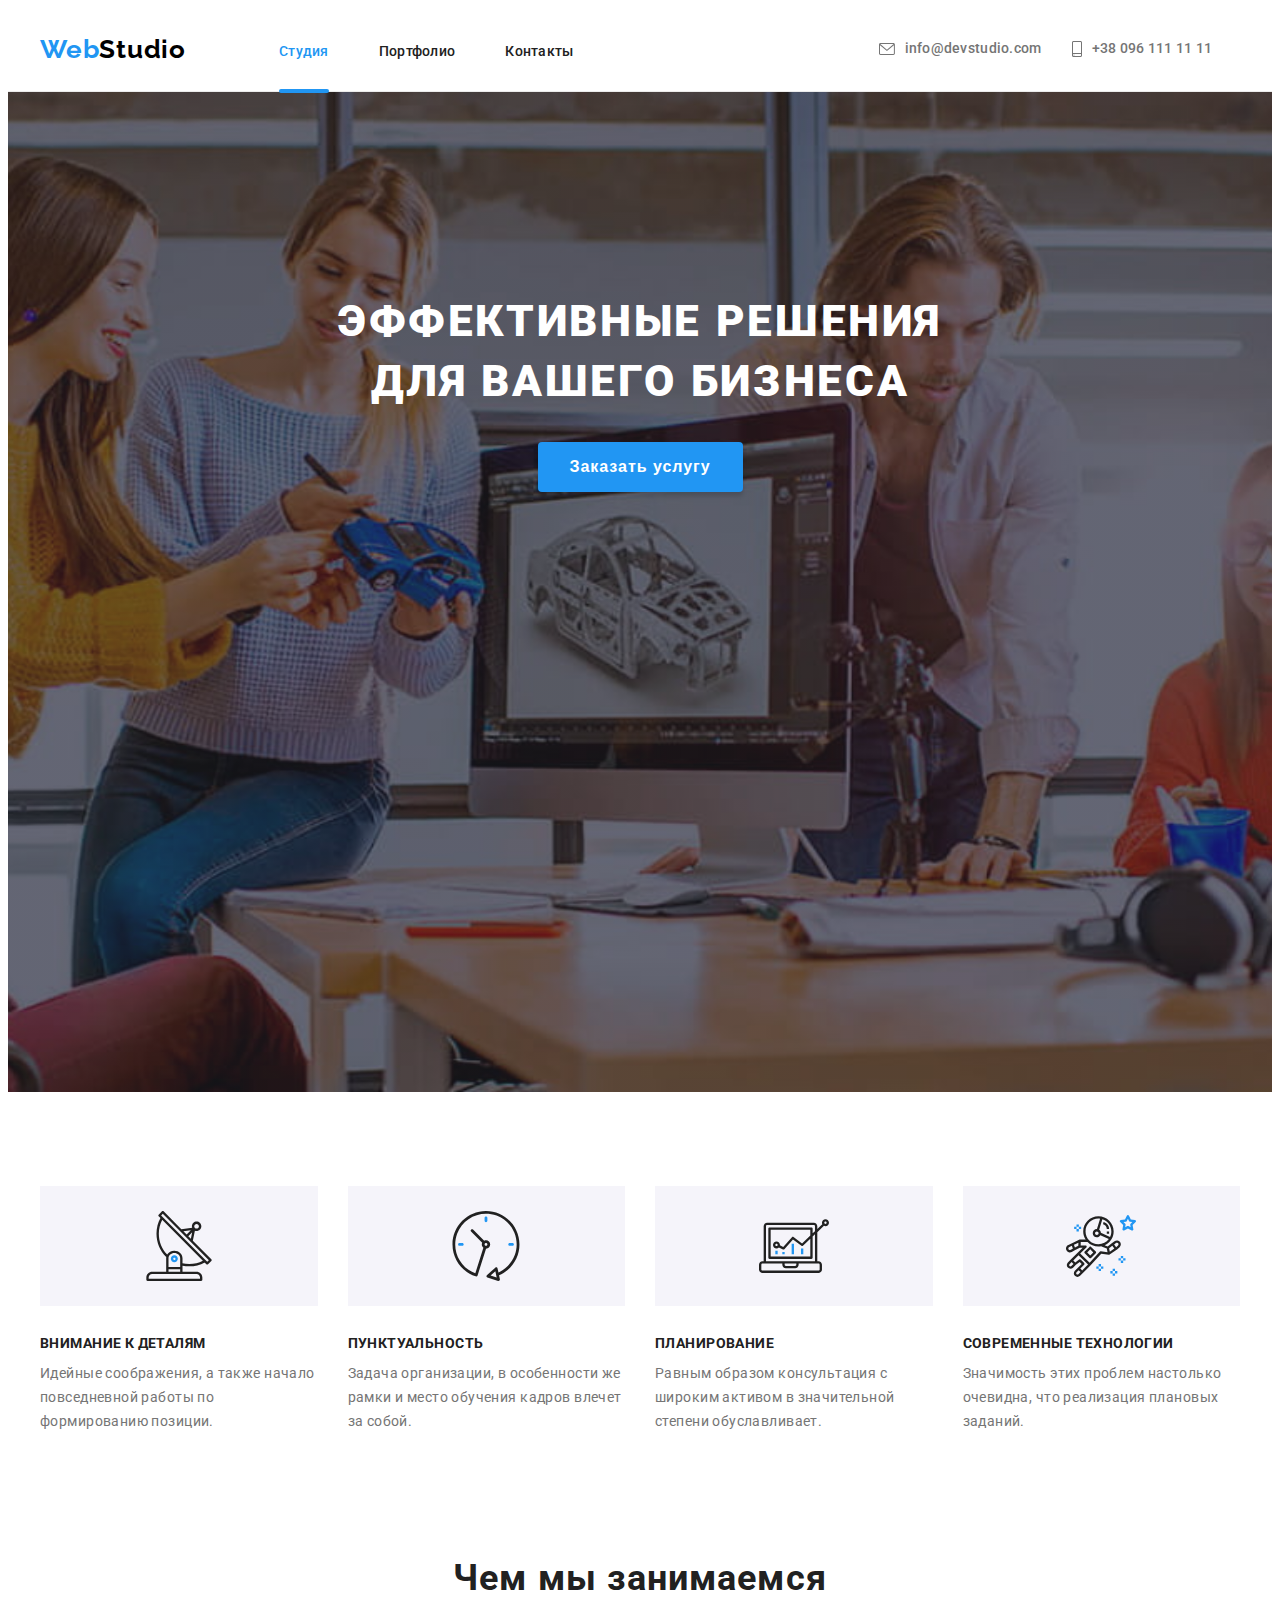
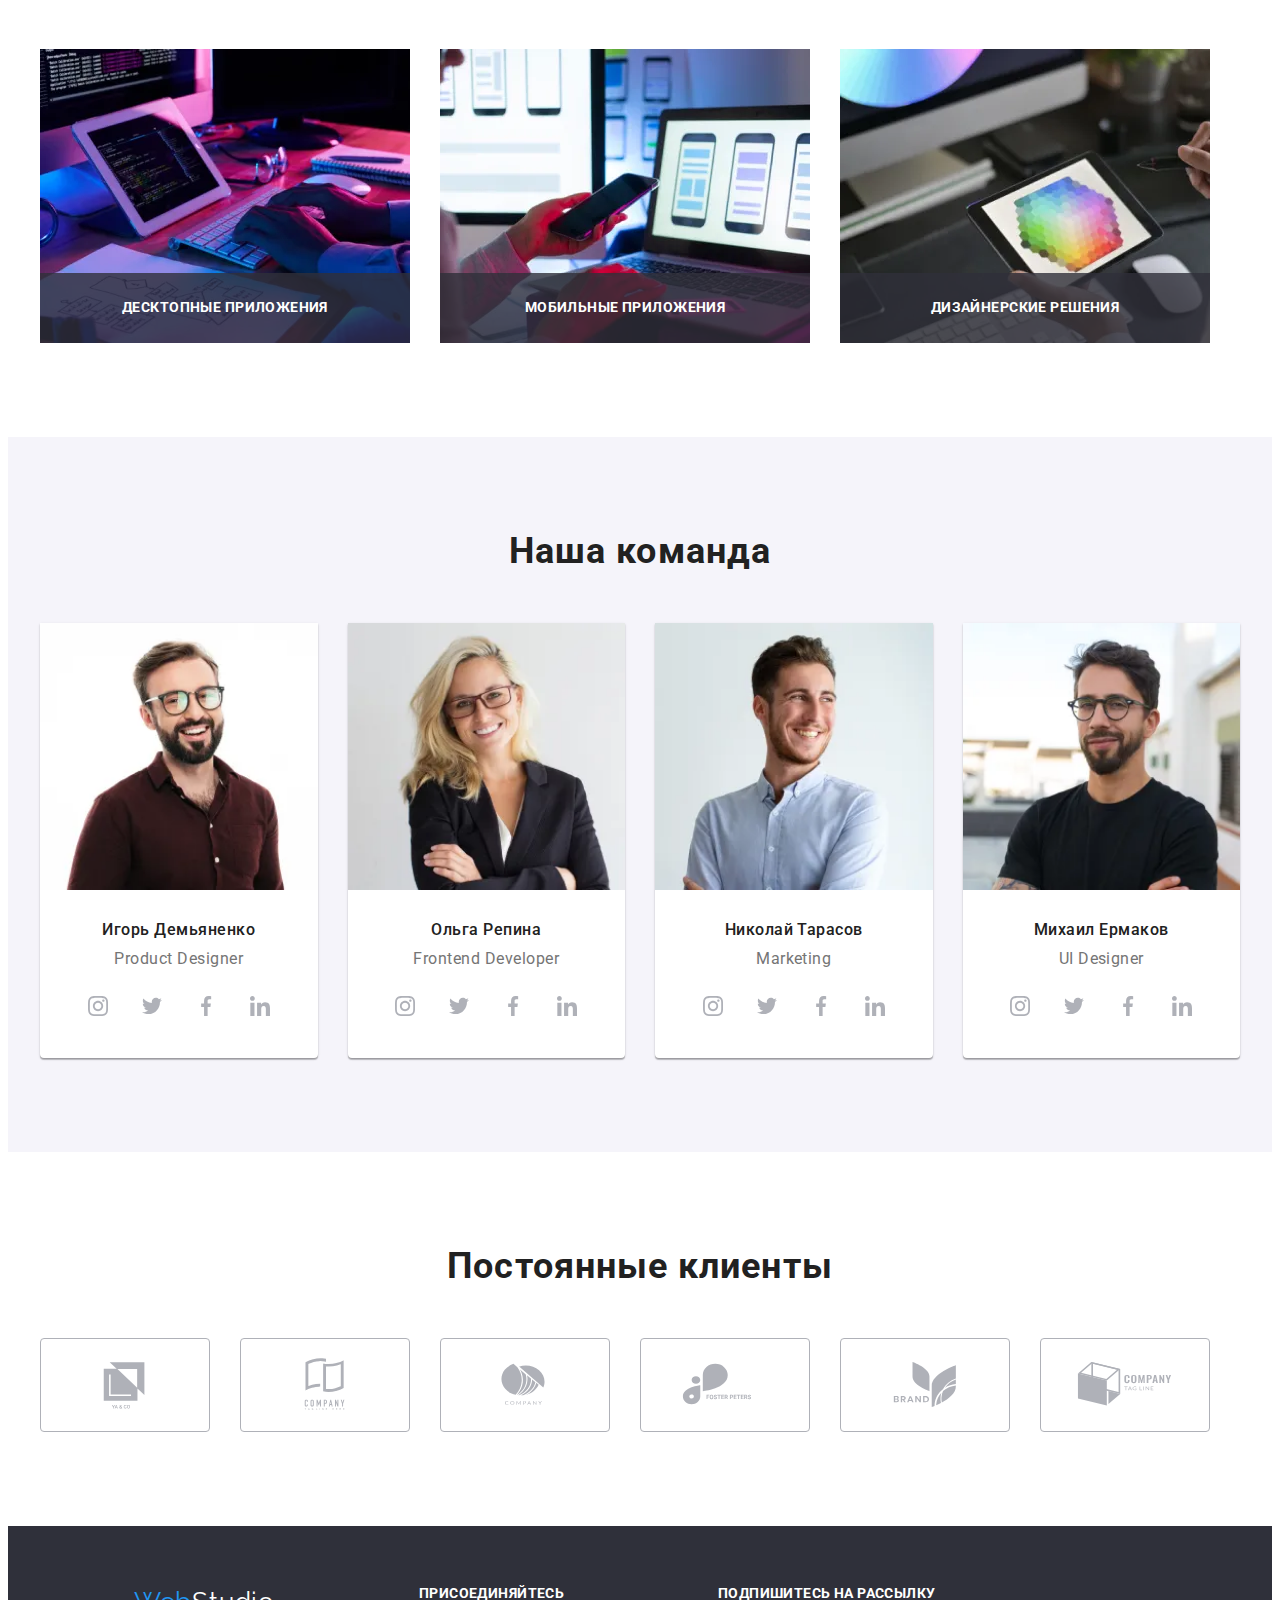
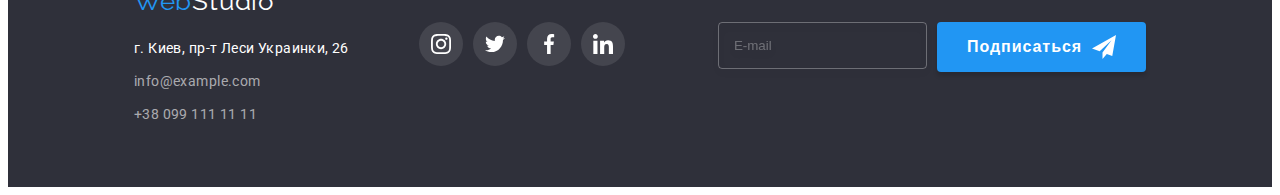
==== commit 4c991107: ":herb:" ====
--- a/index.html
+++ b/index.html
@@ -220,21 +220,61 @@
           <ul class="work">
             <li class="work__item">
               <div class="work__thumb">
-                <img src="images/comp.jpg" alt="Computer" width="370" height="295" />
+                <picture>
+                  <source
+                    srcset="./images/our-work/comp.webp 1x, ./images/our-work/comp@2x.webp 2x"
+                    media="(min-width: 1200px)"
+                    type="image/webp"
+                  />
+                  <source
+                    srcset="./images/our-work/comp.jpg 1x, ./images/our-work/comp@2x.jpg 2x"
+                    media="(min-width: 1200px)"
+                    type="image/jpg"
+                    s
+                  />
+                  <img src="images/our-work/comp.jpg" alt="Computer" width="370" height="295" />
+                </picture>
+
                 <p class="work__text">Десктопные приложения</p>
               </div>
             </li>
 
             <li class="work__item">
               <div class="work__thumb">
-                <img src="images/phone.jpg" alt="Phone" width="370" height="295" />
+                <picture>
+                  <source
+                    srcset="./images/our-work/phone.webp 1x, ./images/our-work/phone@2x.webp 2x"
+                    media="(min-width: 1200px)"
+                    type="image/webp"
+                  />
+                  <source
+                    srcset="./images/our-work/phone.jpg 1x, ../images/our-work/phone@2x.jpg 2x"
+                    media="(min-width: 1200px)"
+                    type="image/jpg"
+                  />
+                  <img src="./images/our-work/phone.jpg" alt="Phone" width="370" height="295" />
+                </picture>
+
                 <p class="work__text">Мобильные приложения</p>
               </div>
             </li>
 
             <li class="work__item">
               <div class="work__thumb">
-                <img src="images/color.jpg" alt="Color" width="370" height="295" />
+                <picture>
+                  <source
+                    srcset="./images/our-work/color.webp 1x, ./images/our-work/color@2x.webp 2x"
+                    media="(min-width: 1200px)"
+                    type="image/webp"
+                  />
+                  <source
+                    srcset="./images/our-work/color.jpg 1x, ./images/our-work/color@2x.jpg 2x"
+                    media="(min-width: 1200px)"
+                    type="image/jpg"
+                  />
+                  <img src="./images/our-work/color.jpg" alt="Phone" width="370" height="295" />
+                </picture>
+
                 <p class="work__text">Дизайнерские решения</p>
               </div>
             </li>
@@ -251,29 +291,61 @@
               <picture>
                 <source
                   srcset="
+                    ./images/desktop-comand/desktop-dem'yanenko.webp    1x,
+                    ./images/desktop-comand/desktop-dem'yanenko@2x.webp 2x
+                  "
+                  media="(min-width: 1200px)"
+                  type="image/webp"
+                />
+                <source
+                  srcset="
+                    ./images/desktop-comand/desktop-dem'yanenko.jpg    1x,
+                    ./images/desktop-comand/desktop-dem'yanenko@2x.jpg 2x
+                  "
+                  media="(min-width: 1200px)"
+                  type="image/jpg"
+                />
+
+                <source
+                  srcset="
+                    ./images/tablet-comand/tablet-dem'yanenko.webp    1x,
+                    ./images/tablet-comand/tablet-dem'yanenko@2x.webp 2x
+                  "
+                  media="(min-width: 768px)"
+                  type="image/webp"
+                />
+                <source
+                  srcset="
+                    ./images/tablet-comand/tablet-dem'yanenko.jpg    1x,
+                    ./images/tablet-comand/tablet-dem'yanenko@2x.jpg 2x
+                  "
+                  media="(min-width: 768px)"
+                  type="image/jpg"
+                />
+
+                <source
+                  srcset="
+                    ./images/mobile-comand/mobile-dem'yanenko.webp   1x,
+                    /images/mobile-comand/mobile-dem'yanenko@2x.webp 2x
+                  "
+                  media="(max-width: 767px)"
+                  type="image/webp"
+                />
+                <source
+                  srcset="
                     ./images/mobile-comand/mobile-dem'yanenko.jpg    1x,
                     ./images/mobile-comand/mobile-dem'yanenko@2x.jpg 2x
                   "
-                  type="image/jpg"
                   media="(max-width: 767px)"
-                />
-                <source
-                  srcset="
-                    ./images/tablet-comand/tablet-dem'yanenko.jpg    1x,
-                    ./images/tablet-comand/tablet-dem'yanenko@2x.jpg 2x
-                  "
-                  type="image/jpg"
-                  media="(min-width: $tablet)"
-                />
-                <source
-                  srcset="
-                    ./images/tablet-comand/desktop-dem'yanenko.jpg    1x,
-                    ./images/tablet-comand/desktop-dem'yanenko@2x.jpg 2x
-                  "
-                  type="image/jpg"
-                  media="(min-width: $desktop)"
-                />
-                <img src="./images/mobile-comand/mobile-dem'yanenko.jpg" alt="Demianenko" />
+                  type="image/jpeg"
+                />
+
+                <img
+                  src="./images/tablet-comand/tablet-dem'yanenko.jpg"
+                  alt="Demianenko"
+                  width="450"
+                  height="460"
+                />
               </picture>
 
               <div class="avatar">
@@ -319,30 +391,61 @@
             <li class="comand__items">
               <picture>
                 <source
+                  srcset="
+                    ./images/desktop-comand/desktop-repina.webp    1x,
+                    ./images/desktop-comand/desktop-repina@2x.webp 2x
+                  "
+                  media="(min-width: 1200px)"
+                  type="image/webp"
+                />
+                <source
+                  srcset="
+                    ./images/tablet-comand/desktop-repina.jpg    1x,
+                    ./images/tablet-comand/desktop-repina@2x.jpg 2x
+                  "
+                  media="(min-width: 1200px)"
+                  type="image/jpg"
+                />
+
+                <source
+                  srcset="
+                    ./images/tablet-comand/tablet-repina.webp    1x,
+                    ./images/tablet-comand/tablet-repina@2x.webp 2x
+                  "
+                  media="(min-width: 768px)"
+                  type="image/webp"
+                />
+                <source
+                  srcset="
+                    ./images/tablet-comand/tablet-repina.jpg    1x,
+                    ./images/tablet-comand/tablet-repina@2x.jpg 2x
+                  "
+                  media="(min-width: 768px)"
+                  type="image/jpg"
+                />
+
+                <source
+                  srcset="
+                    ./images/mobile-comand/mobile-repina.webp    1x,
+                    ./images/mobile-comand/mobile-repina@2x.webp 2x
+                  "
                   media="(max-width: 767px)"
+                  type="image/webp"
+                />
+                <source
                   srcset="
                     ./images/mobile-comand/mobile-repina.jpg    1x,
                     ./images/mobile-comand/mobile-repina@2x.jpg 2x
                   "
-                  type="image/jpg"
-                />
-                <source
-                  media="(min-width: $tablet)"
-                  srcset="
-                    ./images/tablet-comand/tablet-repina.jpg    1x,
-                    ./images/tablet-comand/tablet-repina@2x.jpg 2x
-                  "
-                  type="image/jpg"
-                />
-                <source
-                  media="(min-width: $desktop)"
-                  srcset="
-                    ./images/tablet-comand/desktop-repina.jpg    1x,
-                    ./images/tablet-comand/desktop-repina@2x.jpg 2x
-                  "
-                  type="image/jpg"
-                />
-                <img src="./images/mobile-comand/mobile-repina.jpg" alt="Repina" />
+                  media="(max-width: 767px)"
+                  type="image/jpg"
+                />
+                <img
+                  src="./images/tablet-comand/tablet-repina.jpg"
+                  alt="Repina"
+                  width="450"
+                  height="460"
+                />
               </picture>
 
               <div class="avatar">
@@ -388,30 +491,62 @@
             <li class="comand__items">
               <picture>
                 <source
+                  srcset="
+                    ./images/desktop-comand/desktop-tarasov.webp    1x,
+                    ./images/desktop-comand/desktop-tarasov@2x.webp 2x
+                  "
+                  media="(min-width: 1200px)"
+                  type="image/webp"
+                />
+                <source
+                  srcset="
+                    ./images/tablet-comand/desktop-tarasov.jpg    1x,
+                    ./images/tablet-comand/desktop-tarasov@2x.jpg 2x
+                  "
+                  media="(min-width: 1200px)"
+                  type="image/jpg"
+                />
+
+                <source
+                  srcset="
+                    ./images/tablet-comand/tablet-tarasov.webp    1x,
+                    ./images/tablet-comand/tablet-tarasov@2x.webp 2x
+                  "
+                  media="(min-width: 768px)"
+                  type="image/webp"
+                />
+                <source
+                  srcset="
+                    ./images/tablet-comand/tablet-tarasov.jpg    1x,
+                    ./images/tablet-comand/tablet-tarasov@2x.jpg 2x
+                  "
+                  media="(min-width: 768px)"
+                  type="image/jpg"
+                />
+
+                <source
+                  srcset="
+                    ./images/mobile-comand/mobile-tarasov.webp    1x,
+                    ./images/mobile-comand/mobile-tarasov@2x.webp 2x
+                  "
                   media="(max-width: 767px)"
+                  type="image/webp"
+                />
+                <source
                   srcset="
                     ./images/mobile-comand/mobile-tarasov.jpg    1x,
                     ./images/mobile-comand/mobile-tarasov@2x.jpg 2x
                   "
-                  type="image/jpg"
-                />
-                <source
-                  media="(min-width: $tablet)"
-                  srcset="
-                    ./images/tablet-comand/tablet-tarasov.jpg    1x,
-                    ./images/tablet-comand/tablet-tarasov@2x.jpg 2x
-                  "
-                  type="image/jpg"
-                />
-                <source
-                  media="(min-width: $desktop)"
-                  srcset="
-                    ./images/tablet-comand/desktop-tarasov.jpg    1x,
-                    ./images/tablet-comand/desktop-tarasov@2x.jpg 2x
-                  "
-                  type="image/jpg"
-                />
-                <img src="./images/mobile-comand/mobile-tarasov.jpg" alt="Tarasov" />
+                  media="(max-width: 767px)"
+                  type="image/jpg"
+                />
+
+                <img
+                  src="./images/tablet-comand/tablet-tarasov.jpg"
+                  alt="Tarasov"
+                  width="450"
+                  height="460"
+                />
               </picture>
 
               <div class="avatar">
@@ -457,30 +592,61 @@
             <li class="comand__items">
               <picture>
                 <source
-                  media="(max-width: 767px)"
+                  srcset="
+                    ./images/desktop-comand/desktop-ermakov.webp    1x,
+                    ./images/desktop-comand/desktop-ermakov@2x.webp 2x
+                  "
+                  media="(min-width: 1200px)"
+                  type="image/webp"
+                />
+                <source
+                  srcset="
+                    ./images/tablet-comand/desktop-ermakov.jpg    1x,
+                    ./images/tablet-comand/desktop-ermakov@2x.jpg 2x
+                  "
+                  media="(min-width: 1200px)"
+                  type="image/jpg"
+                />
+
+                <source
+                  srcset="
+                    ./images/tablet-comand/tablet-ermakov.webp    1x,
+                    ./images/tablet-comand/tablet-ermakov@2x.webp 2x
+                  "
+                  media="(min-width: 768px)"
+                  type="image/webp"
+                />
+                <source
+                  srcset="
+                    ./images/tablet-comand/tablet-ermakov.jpg    1x,
+                    ./images/tablet-comand/tablet-ermakov@2x.jpg 2x
+                  "
+                  media="(min-width: 768px)"
+                  type="image/jpg"
+                />
+
+                <source
+                  srcset="
+                    ./images/mobile-comand/mobile-ermakov.webp    1x,
+                    ./images/mobile-comand/mobile-ermakov@2x.webp 2x
+                  "
+                  media="(ax-width: 767px)"
+                  type="image/webp"
+                />
+                <source
                   srcset="
                     ./images/mobile-comand/mobile-ermakov.jpg    1x,
                     ./images/mobile-comand/mobile-ermakov@2x.jpg 2x
                   "
-                  type="image/jpg"
-                />
-                <source
-                  media="(min-width: $tablet)"
-                  srcset="
-                    ./images/tablet-comand/tablet-ermakov.jpg    1x,
-                    ./images/tablet-comand/tablet-ermakov@2x.jpg 2x
-                  "
-                  type="image/jpg"
-                />
-                <source
-                  media="(min-width: $desktop)"
-                  srcset="
-                    ./images/tablet-comand/desktop-ermakov.jpg    1x,
-                    ./images/tablet-comand/desktop-ermakov@2x.jpg 2x
-                  "
-                  type="image/jpg"
-                />
-                <img src="./images/mobile-comand/mobile-ermakov.jpg" alt="Ermakov" />
+                  media="(max-width: 767px)"
+                  type="image/jpg"
+                />
+                <img
+                  src="./images/mobile-comand/mobile-ermakov.jpg"
+                  alt="Ermakov"
+                  width="450"
+                  height="460"
+                />
               </picture>
 
               <div class="avatar">
--- a/css/main.min.css
+++ b/css/main.min.css
@@ -1,4 +1,4 @@
 .visually-hidden{position:absolute;width:1px;height:1px;margin:-1px;border:0;padding:0;white-space:nowrap;-webkit-clip-path:inset(100%);clip-path:inset(100%);clip:rect(0 0 0 0);overflow:hidden}.backdrop,.grid__box,.grid__text{width:100%;height:100%}body{background-color:#fff;color:#757575;font-family:Roboto,sans-serif}h1,h2,h3,p{margin:0}ul{list-style:none;padding:0;margin:0}img{display:block;max-width:100%;height:auto}a{text-decoration:none}button{cursor:pointer}.container{max-width:480px;padding:0 15px;margin:0 auto}@media screen and (min-width: 768px){.container{max-width:768px}}@media screen and (min-width: 1200px){.container{max-width:1200px}}.section{padding:60px 0}@media screen and (min-width: 1200px){.section{padding:94px 0}}.section__title{text-align:center;margin-bottom:50px;color:#212121;font-weight:700;font-size:36px;line-height:1.16;letter-spacing:0.03em}.page-header__container{display:-webkit-box;display:-ms-flexbox;display:flex;-webkit-box-align:center;-ms-flex-align:center;align-items:center;padding:15px}@media screen and (max-width: 767px){.page-header__container{-webkit-box-pack:justify;-ms-flex-pack:justify;justify-content:space-between}}@media screen and (min-width: 768px){.page-header__container{padding-top:26px;padding-bottom:26px}}.page-header{border-bottom:1px solid #ececec}.site-nav{position:relative}@media screen and (max-width: 767px){.site-nav{display:inline-block;margin-bottom:302px}}@media screen and (min-width: 768px){.site-nav{display:-webkit-box;display:-ms-flexbox;display:flex;margin-right:84px}}@media screen and (min-width: 1200px){.site-nav{margin-right:305px}}.site-nav__link{font-weight:500;font-size:14px;line-height:1.14;letter-spacing:.02em;color:#212121;-webkit-transition:color 250ms cubic-bezier(0.4, 0, 0.2, 1);transition:color 250ms cubic-bezier(0.4, 0, 0.2, 1)}.site-nav__link:hover,.site-nav__link:focus{color:#2196f3}@media screen and (max-width: 767px){.site-nav__link{font-weight:500;font-size:40px;line-height:1.18;letter-spacing:.02em;color:#212121}}@media screen and (min-width: 768px){.site-nav__link{line-height:1.14}}@media screen and (min-width: 1200px){.site-nav__link{font-weight:500;font-size:14px;line-height:1.14;letter-spacing:.02em}}.site-nav__link--active{color:#2196f3}@media screen and (max-width: 767px){.site-nav__link--active{font-weight:500;font-size:40px;line-height:1.18;letter-spacing:.02em}}@media screen and (min-width: 768px){.site-nav__link--active::after{display:inline-block;position:absolute;content:'';bottom:-34px;left:0;background-color:#2196f3;width:100%;height:4px;border-radius:2px;-webkit-transform:scale(1);transform:scale(1);-webkit-transition:-webkit-transform 250ms cubic-bezier(0.4, 0, 0.2, 1);transition:-webkit-transform 250ms cubic-bezier(0.4, 0, 0.2, 1);transition:transform 250ms cubic-bezier(0.4, 0, 0.2, 1);transition:transform 250ms cubic-bezier(0.4, 0, 0.2, 1), -webkit-transform 250ms cubic-bezier(0.4, 0, 0.2, 1)}}@media screen and (min-width: 1200px){.site-nav__link--active::after{bottom:-32px}}.site-nav__link--active:hover::after{-webkit-transform:scaleX(0.9);transform:scaleX(0.9)}.site-nav__item{position:relative;margin-right:0}.site-nav__item:not(:last-child){margin-right:50px}@media screen and (max-width: 767px){.site-nav__item:not(:last-child){margin-right:0;margin-bottom:32px}}.menu-button{position:absolute;right:0;z-index:2;display:-webkit-inline-box;display:-ms-inline-flexbox;display:inline-flex;margin:0;padding:0;border:none;background-color:transparent;-webkit-transition:fill 250ms cubic-bezier(0.4, 0, 0.2, 1);transition:fill 250ms cubic-bezier(0.4, 0, 0.2, 1)}@media screen and (min-width: 768px){.menu-button{display:none}}.menu-button .icon-menu{display:none}.menu-button.is-open .icon-menu{display:block}.menu-button.is-open .icon-close{display:none}@media screen and (max-width: 767px){.menu-button:hover,.menu-button:focus{fill:#2196f3}}.menu-icon{margin-right:15px}.icon-menu{z-index:2}.icon-close{z-index:1}.menu-container{background-color:#fff;padding:20px;font-size:20px;height:auto}@media screen and (max-width: 767px){.menu-container{display:none;position:absolute;top:0;left:0;width:100%;height:100%;padding:48px 40px}.menu-container.is-open{display:block}}@media screen and (min-width: 768px){.menu-container{display:-webkit-box;display:-ms-flexbox;display:flex;-webkit-box-pack:justify;-ms-flex-pack:justify;justify-content:space-between;-webkit-box-align:center;-ms-flex-align:center;align-items:center;-webkit-box-flex:1;-ms-flex-positive:1;flex-grow:1;padding:0}}.contacts{display:-webkit-box;display:-ms-flexbox;display:flex;margin-left:auto}@media screen and (max-width: 767px){.contacts{display:-webkit-inline-box;display:-ms-inline-flexbox;display:inline-flex;-ms-flex-wrap:wrap;flex-wrap:wrap}}@media screen and (min-width: 768px){.contacts{-webkit-box-orient:vertical;-webkit-box-direction:normal;-ms-flex-direction:column;flex-direction:column}}@media screen and (min-width: 1200px){.contacts{-webkit-box-orient:initial;-webkit-box-direction:initial;-ms-flex-direction:initial;flex-direction:initial}}.contacts__item:not(:last-child){margin-right:50px}@media screen and (min-width: 1200px){.contacts__item:not(:last-child){margin-right:30px}}@media screen and (max-width: 767px){.contacts__item:nth-child(1){-webkit-box-ordinal-group:3;-ms-flex-order:2;order:2}}@media screen and (max-width: 767px){.contacts__item:nth-child(2){-webkit-box-ordinal-group:2;-ms-flex-order:1;order:1}}.contacts__link{display:-webkit-box;display:-ms-flexbox;display:flex;-webkit-box-align:center;-ms-flex-align:center;align-items:center;font-weight:500;font-size:14px;line-height:1.4;letter-spacing:.02em;color:#757575;fill:#757575;margin-bottom:0;-webkit-transition:color 250ms cubic-bezier(0.4, 0, 0.2, 1),fill 250ms cubic-bezier(0.4, 0, 0.2, 1);transition:color 250ms cubic-bezier(0.4, 0, 0.2, 1),fill 250ms cubic-bezier(0.4, 0, 0.2, 1)}.contacts__link:hover,.contacts__link:focus{color:#2196f3;fill:#2196f3}@media screen and (max-width: 767px){.contacts__link{display:-webkit-inline-box;display:-ms-inline-flexbox;display:inline-flex;-ms-flex-wrap:wrap;flex-wrap:wrap}}@media screen and (min-width: 768px){.contacts__link{font-weight:500;font-size:12px;line-height:1.17;letter-spacing:.02em}}@media screen and (min-width: 1200px){.contacts__link{font-weight:500;font-size:14px;line-height:1.14;letter-spacing:.02em}}@media screen and (max-width: 767px){.contacts__link--tel{margin-bottom:32px;font-weight:500;font-size:34px;line-height:1.18;letter-spacing:0.02em;color:#2196f3}}@media screen and (max-width: 767px){.contacts__link--mail{font-weight:500;font-size:24px;line-height:1.17;letter-spacing:0.02em;color:#757575;margin-bottom:64px}}@media screen and (min-width: 768px){.contacts__link--mail{margin-bottom:10px}}@media screen and (min-width: 1200px){.contacts__link--mail{margin-bottom:0}}.contacts__logo{margin-right:10px}@media screen and (max-width: 767px){.contacts__logo{display:none}}@media screen and (max-width: 767px){.menu-social{display:-webkit-inline-box;display:-ms-inline-flexbox;display:inline-flex}}@media screen and (min-width: 768px){.menu-social{display:none}}@media screen and (max-width: 767px){.menu-social__item:not(:last-child){border-right:1px solid rgba(33,33,33,0.2);padding-right:10px}}@media screen and (max-width: 767px){.menu-social__item:not(:first-child){padding-left:10px}}@media screen and (max-width: 767px){.menu-social__link{font-weight:500;font-size:18px;line-height:1.22;letter-spacing:0.02em;color:#2196f3}}.logo{color:#000;font-family:Raleway,sans-serif;font-weight:700;font-size:24px;line-height:28px;letter-spacing:.03em}@media screen and (min-width: 768px){.logo{margin-right:88px;font-weight:700;font-size:24px;line-height:1.17;letter-spacing:.03em}}@media screen and (min-width: 1200px){.logo{margin-right:93px;font-weight:700;font-size:26px;line-height:1.19;letter-spacing:.03em}}.logo__icon{color:#2196f3}.hero{padding:118px 0;text-align:center;margin:0 auto;height:400px;background-color:#2f303a;background-image:-webkit-gradient(linear, left top, right top, from(rgba(47,48,58,0.4))),url("../images/mobile-hero/mobile-hero.jpg");background-image:linear-gradient(to right, rgba(47,48,58,0.4)),url("../images/mobile-hero/mobile-hero.jpg");background-repeat:no-repeat;background-position:center;background-size:cover}@media (min-device-pixel-ratio: 2), (-webkit-min-device-pixel-ratio: 2), (min-resolution: 192dpi), (min-resolution: 2dppx){.hero{background-image:-webkit-gradient(linear, left top, left bottom, from(rgba(47,48,58,0.4)), to(rgba(47,48,58,0.4))),url("../images/mobile-hero/mobile-hero@2x.jpg");background-image:linear-gradient(rgba(47,48,58,0.4), rgba(47,48,58,0.4)),url("../images/mobile-hero/mobile-hero@2x.jpg")}}@media screen and (min-width: 768px){.hero{background-image:-webkit-gradient(linear, left top, right top, from(rgba(47,48,58,0.4))),url("/images/tablet-hero/tablet-hero.jpg");background-image:linear-gradient(to right, rgba(47,48,58,0.4)),url("/images/tablet-hero/tablet-hero.jpg")}}@media screen and (min-width: 768px) and (min-device-pixel-ratio: 2), screen and (min-width: 768px) and (-webkit-min-device-pixel-ratio: 2), screen and (min-width: 768px) and (min-resolution: 192dpi), screen and (min-width: 768px) and (min-resolution: 2dppx){.hero{background-image:-webkit-gradient(linear, left top, left bottom, from(rgba(47,48,58,0.4)), to(rgba(47,48,58,0.4))),url("../images/tablet-hero/tablet-hero@2x.jpg");background-image:linear-gradient(rgba(47,48,58,0.4), rgba(47,48,58,0.4)),url("../images/tablet-hero/tablet-hero@2x.jpg")}}@media screen and (min-width: 1200px){.hero{padding:200px 0;height:600px;background-image:-webkit-gradient(linear, left top, right top, from(rgba(47,48,58,0.4)), to(rgba(47,48,58,0.4))),url("../images/desktop-hero/desktop-hero.jpg");background-image:linear-gradient(to right, rgba(47,48,58,0.4), rgba(47,48,58,0.4)),url("../images/desktop-hero/desktop-hero.jpg")}}@media screen and (min-width: 1200px) and (min-device-pixel-ratio: 2), screen and (min-width: 1200px) and (-webkit-min-device-pixel-ratio: 2), screen and (min-width: 1200px) and (min-resolution: 192dpi), screen and (min-width: 1200px) and (min-resolution: 2dppx){.hero{background-image:-webkit-gradient(linear, left top, left bottom, from(rgba(47,48,58,0.4)), to(rgba(47,48,58,0.4))),url("../images/desktop-hero/desktop-hero@2x.jpg");background-image:linear-gradient(rgba(47,48,58,0.4), rgba(47,48,58,0.4)),url("../images/desktop-hero/desktop-hero@2x.jpg")}}.hero__title{font-weight:900;font-size:26px;line-height:1.62;letter-spacing:.06em;text-align:center;text-transform:uppercase;margin-bottom:30px;color:#fff}@media screen and (min-width: 1200px){.hero__title{font-weight:900;font-size:44px;line-height:1.36;letter-spacing:.06em}}.hero__button{padding:10px 32px;min-width:200px;min-height:50px;-webkit-box-shadow:0px 4px 4px rgba(0,0,0,0.15);box-shadow:0px 4px 4px rgba(0,0,0,0.15);border-radius:4px;border:transparent;-webkit-box-align:center;-ms-flex-align:center;align-items:center;text-align:center;background-color:#2196f3;color:#fff;font-weight:700;font-size:16px;line-height:1.88;letter-spacing:.06em;-webkit-transition:background-color 250ms cubic-bezier(0.4, 0, 0.2, 1);transition:background-color 250ms cubic-bezier(0.4, 0, 0.2, 1)}.hero__button:hover,.hero__button:focus{background-color:#188ce8}.backdrop{visibility:visible;position:fixed;top:0;left:0;background-color:rgba(0,0,0,0.2);opacity:1;-webkit-transition:opacity 250ms cubic-bezier(0.4, 0, 0.2, 1),visibility 250ms cubic-bezier(0.4, 0, 0.2, 1);transition:opacity 250ms cubic-bezier(0.4, 0, 0.2, 1),visibility 250ms cubic-bezier(0.4, 0, 0.2, 1)}.backdrop.is-hidden{visibility:hidden;opacity:0;pointer-events:none}.modal-box{position:absolute;top:50%;left:50%;padding:40px;background-color:#fff;-webkit-box-shadow:0px 1px 3px rgba(0,0,0,0.12),0px 1px 1px rgba(0,0,0,0.14),0px 2px 1px rgba(0,0,0,0.2);box-shadow:0px 1px 3px rgba(0,0,0,0.12),0px 1px 1px rgba(0,0,0,0.14),0px 2px 1px rgba(0,0,0,0.2);border-radius:4px;-webkit-transform:translate(-50%, -50%) scale(1);transform:translate(-50%, -50%) scale(1);-webkit-transition:-webkit-transform 250ms cubic-bezier(0.4, 0, 0.2, 1);transition:-webkit-transform 250ms cubic-bezier(0.4, 0, 0.2, 1);transition:transform 250ms cubic-bezier(0.4, 0, 0.2, 1);transition:transform 250ms cubic-bezier(0.4, 0, 0.2, 1), -webkit-transform 250ms cubic-bezier(0.4, 0, 0.2, 1)}@media screen and (max-width: 767px){.modal-box{max-width:450px;width:100vw;max-height:609px;height:100vh}}@media screen and (min-width: 768px){.modal-box{width:450px;height:609px}}@media screen and (min-width: 1200px){.modal-box{width:528px;height:581px}}.backdrop.is-hidden .modal-box{-webkit-transform:translate(-50%, -50%) scale(0);transform:translate(-50%, -50%) scale(0)}.modal-box__btn{position:absolute;top:8px;right:8px;display:-webkit-box;display:-ms-flexbox;display:flex;-webkit-box-pack:center;-ms-flex-pack:center;justify-content:center;-webkit-box-align:center;-ms-flex-align:center;align-items:center;margin-left:auto;width:30px;height:30px;background-color:#fff;border:1px solid rgba(0,0,0,0.1);border-radius:50%}.modal-box__btn--close{fill:#000;-webkit-transition:fill 250ms cubic-bezier(0.4, 0, 0.2, 1);transition:fill 250ms cubic-bezier(0.4, 0, 0.2, 1)}.modal-box__btn--close:hover,.modal-box__btn--close:focus{fill:#2196f3}.modal-box__title{font-weight:700;font-size:20px;line-height:1.5;letter-spacing:.03em;color:#000;margin-bottom:12px;text-align:center}.modal-box__form{margin:0 auto;text-align:center}.modal-box__field{display:-webkit-box;display:-ms-flexbox;display:flex;-webkit-box-orient:vertical;-webkit-box-direction:normal;-ms-flex-direction:column;flex-direction:column;position:relative;margin-bottom:10px}.modal-box__label{margin-bottom:10px;text-align:start;font-weight:400;font-size:12px;line-height:1.17;letter-spacing:.01em;margin-bottom:4px;color:#757575}.modal-box__input{height:40px;padding:11px 12px 11px auto;border:1px solid rgba(33,33,33,0.2);-webkit-box-sizing:border-box;box-sizing:border-box;border-radius:4px;-webkit-transition:border-color 250ms transition-timing-function,  outline 250ms transition-timing-function;transition:border-color 250ms transition-timing-function,- outline 250ms transition-timing-function}.modal-box__input:focus,.modal-box__input:focus+.modal-box__icon{fill:#2196f3;border-color:#2196f3;outline:none}.modal-box__icon{position:absolute;top:50%;left:12px;fill:#212121;-webkit-transition:fill 250ms cubic-bezier(0.4, 0, 0.2, 1);transition:fill 250ms cubic-bezier(0.4, 0, 0.2, 1)}.textarea{display:-webkit-box;display:-ms-flexbox;display:flex;-webkit-box-orient:vertical;-webkit-box-direction:normal;-ms-flex-direction:column;flex-direction:column;position:relative;margin-bottom:20px}.textarea__field{padding:12px 16px;border:1px solid rgba(33,33,33,0.2);-webkit-box-sizing:border-box;box-sizing:border-box;border-radius:4px;resize:none;-webkit-transition:border-color 250ms cubic-bezier(0.4, 0, 0.2, 1),outline 250ms cubic-bezier(0.4, 0, 0.2, 1);transition:border-color 250ms cubic-bezier(0.4, 0, 0.2, 1),outline 250ms cubic-bezier(0.4, 0, 0.2, 1)}.textarea__field:focus{border-color:#2196f3;outline:none}.textarea__field::-webkit-input-placeholder{font-size:12px;line-height:1.14;letter-spacing:0.01em;color:rgba(117,117,117,0.5);-webkit-transition:color 250ms transition-timing-function;transition:color 250ms transition-timing-function}.textarea__field:-ms-input-placeholder{font-size:12px;line-height:1.14;letter-spacing:0.01em;color:rgba(117,117,117,0.5);-webkit-transition:color 250ms transition-timing-function;transition:color 250ms transition-timing-function}.textarea__field::-ms-input-placeholder{font-size:12px;line-height:1.14;letter-spacing:0.01em;color:rgba(117,117,117,0.5);-webkit-transition:color 250ms transition-timing-function;transition:color 250ms transition-timing-function}.textarea__field::placeholder{font-size:12px;line-height:1.14;letter-spacing:0.01em;color:rgba(117,117,117,0.5);-webkit-transition:color 250ms transition-timing-function;transition:color 250ms transition-timing-function}.textarea__field::-webkit-input-placeholder:focus::-webkit-input-placeholder{color:#2196f3}.textarea__field:-ms-input-placeholder:focus:-ms-input-placeholder{color:#2196f3}.textarea__field::-ms-input-placeholder:focus::-ms-input-placeholder{color:#2196f3}.textarea__field::placeholder:focus::placeholder{color:#2196f3}.modal-policy{display:-webkit-box;display:-ms-flexbox;display:flex;-webkit-box-pack:center;-ms-flex-pack:center;justify-content:center;margin-bottom:30px;padding:0}.modal-policy__label{display:-webkit-inline-box;display:-ms-inline-flexbox;display:inline-flex;-webkit-box-align:center;-ms-flex-align:center;align-items:center}.modal-policy__check{display:inline-block;margin-right:8px;width:16px;height:15px;border:2px solid #212121;border-radius:2px;-webkit-transform:scale(0.9);transform:scale(0.9);-webkit-transition:background-color 250ms cubic-bezier(0.4, 0, 0.2, 1),border-color 250ms cubic-bezier(0.4, 0, 0.2, 1),-webkit-transform 250ms cubic-bezier(0.4, 0, 0.2, 1);transition:background-color 250ms cubic-bezier(0.4, 0, 0.2, 1),border-color 250ms cubic-bezier(0.4, 0, 0.2, 1),-webkit-transform 250ms cubic-bezier(0.4, 0, 0.2, 1);transition:transform 250ms cubic-bezier(0.4, 0, 0.2, 1),background-color 250ms cubic-bezier(0.4, 0, 0.2, 1),border-color 250ms cubic-bezier(0.4, 0, 0.2, 1);transition:transform 250ms cubic-bezier(0.4, 0, 0.2, 1),background-color 250ms cubic-bezier(0.4, 0, 0.2, 1),border-color 250ms cubic-bezier(0.4, 0, 0.2, 1),-webkit-transform 250ms cubic-bezier(0.4, 0, 0.2, 1)}.modal-policy__input:checked+.modal-policy__check{background-color:#2196f3;border-color:#2196f3;background-image:url(../images/icon-check.svg);background-size:contain;background-origin:border-box;-webkit-transform:scale(1);transform:scale(1)}.modal-policy__text{font-weight:400;font-size:12px;line-height:1.17;letter-spacing:.03em;color:#757575}@media screen and (min-width: 1200px){.modal-policy__text{font-weight:400;font-size:14px;line-height:1.71;letter-spacing:.03em}}.modal-policy__agreement{position:relative;text-decoration:none;color:#2196f3;font-weight:400;font-size:12px;line-height:1.17;letter-spacing:.03em}@media screen and (min-width: 1200px){.modal-policy__agreement{font-weight:400;font-size:14px;line-height:1.71;letter-spacing:.03em}}.modal-policy__agreement::after{position:absolute;content:'';top:14.5px;left:0;width:100%;height:1px;background-color:#2196f3}.modal__submit{min-width:200px;height:50px;padding:10px 55px;background-color:#2196f3;-webkit-box-shadow:0px 4px 4px rgba(0,0,0,0.15);box-shadow:0px 4px 4px rgba(0,0,0,0.15);border-radius:4px;border-style:none;font-weight:700;font-size:16px;line-height:1.88;letter-spacing:.06em;-webkit-box-align:center;-ms-flex-align:center;align-items:center;text-align:center;color:#fff;-webkit-transition:background-color 250ms cubic-bezier(0.4, 0, 0.2, 1);transition:background-color 250ms cubic-bezier(0.4, 0, 0.2, 1)}.modal__submit:hover,.modal__submit:focus{background-color:#188ce8}.feature{display:-webkit-box;display:-ms-flexbox;display:flex;-ms-flex-wrap:wrap;flex-wrap:wrap}.feature__item{margin-bottom:30px}@media screen and (min-width: 768px){.feature__item{-ms-flex-preferred-size:calc((100% - 30px) / 2);flex-basis:calc((100% - 30px) / 2)}}@media screen and (min-width: 1200px){.feature__item{margin-right:30px;-ms-flex-preferred-size:calc((100% - 90px) / 4);flex-basis:calc((100% - 90px) / 4)}.feature__item:last-child{margin-right:0}}@media screen and (min-width: 768px) and (max-width: 1199px){.feature__item:nth-child(2n+1){margin-right:30px}}@media screen and (min-width: 768px) and (max-width: 1199px){.feature__item:nth-child(3){margin-bottom:0}}@media screen and (min-width: 768px) and (max-width: 1199px){.feature__item:nth-child(4){margin-bottom:0}}.feature__box{display:-webkit-box;display:-ms-flexbox;display:flex;-webkit-box-pack:center;-ms-flex-pack:center;justify-content:center;-webkit-box-align:center;-ms-flex-align:center;align-items:center;margin-bottom:30px;background-color:#f5f4fa;height:120px}.feature__title{text-align:center;font-weight:700;font-size:14px;line-height:1.14;letter-spacing:.03em;text-transform:uppercase;color:#212121;margin-bottom:10px;margin-top:0;text-transform:uppercase}@media screen and (min-width: 768px){.feature__title{text-align:start}}@media screen and (min-width: 1200px){.feature__title{color:#212121}}.feature__text{font-weight:400;font-size:14px;line-height:1.71;letter-spacing:.03em;color:#757575}.section--padding-top{padding-top:0}@media screen and (max-width: 1199px){.section--padding-top{display:none}}.work{display:-webkit-box;display:-ms-flexbox;display:flex;-ms-flex-wrap:wrap;flex-wrap:wrap}.work__item:not(:last-child){margin-right:30px}.work__thumb{position:relative}.work__text{display:-webkit-box;display:-ms-flexbox;display:flex;-webkit-box-pack:center;-ms-flex-pack:center;justify-content:center;-webkit-box-align:center;-ms-flex-align:center;align-items:center;position:absolute;bottom:0;left:0;width:100%;height:70px;text-align:center;font-weight:700;font-size:14px;line-height:1.14;letter-spacing:0.03em;text-transform:uppercase;color:#fff;background-color:rgba(47,48,58,0.8)}.section--other-bgc{background-color:#f5f4fa}@media screen and (min-width: 768px){.comand{display:-webkit-box;display:-ms-flexbox;display:flex;-ms-flex-wrap:wrap;flex-wrap:wrap;-webkit-box-pack:center;-ms-flex-pack:center;justify-content:center}}.comand__items{background-color:#fff;-webkit-box-shadow:0px 1px 3px rgba(0,0,0,0.12),0px 1px 1px rgba(0,0,0,0.14),0px 2px 1px rgba(0,0,0,0.2);box-shadow:0px 1px 3px rgba(0,0,0,0.12),0px 1px 1px rgba(0,0,0,0.14),0px 2px 1px rgba(0,0,0,0.2);border-radius:0px 0px 4px 4px}@media screen and (max-width: 767px){.comand__items{margin-bottom:30px}}@media screen and (min-width: 768px) and (max-width: 1199px){.comand__items{width:calc((100% - 30px) / 2)}.comand__items:not(:nth-child(2n)){margin-right:30px}.comand__items:not(:nth-last-child(-n+2)){margin-bottom:30px}}@media screen and (min-width: 1200px){.comand__items{-ms-flex-preferred-size:calc((100% - 3 * 30px) / 4);flex-basis:calc((100% - 3 * 30px) / 4)}.comand__items:not(:last-child){margin-right:30px}}.avatar{padding:30px 32px}.avatar__title{font-weight:500;font-size:16px;line-height:1.19;letter-spacing:.03em;text-align:center;margin-bottom:10px;color:#212121}.avatar__text{text-align:center;margin-bottom:16px;font-weight:400;font-size:16px;line-height:1.19;letter-spacing:.03em}.comand-social{display:-webkit-box;display:-ms-flexbox;display:flex;-webkit-box-align:center;-ms-flex-align:center;align-items:center;-webkit-box-pack:center;-ms-flex-pack:center;justify-content:center;padding:0;margin:0}.comand-social__item:not(:last-child){margin-right:10px}.comand-social__link{display:-webkit-box;display:-ms-flexbox;display:flex;-webkit-box-pack:center;-ms-flex-pack:center;justify-content:center;-webkit-box-align:center;-ms-flex-align:center;align-items:center;width:44px;height:44px;border-radius:50%;color:#afb1b8;-webkit-transition:background-color 250ms cubic-bezier(0.4, 0, 0.2, 1),color 250ms cubic-bezier(0.4, 0, 0.2, 1);transition:background-color 250ms cubic-bezier(0.4, 0, 0.2, 1),color 250ms cubic-bezier(0.4, 0, 0.2, 1)}.comand-social__link:hover,.comand-social__link:focus{background-color:#2196f3;color:#fff}.comand-social__icon{fill:currentColor}.section--text-align{text-align:center}.clients{display:-webkit-box;display:-ms-flexbox;display:flex;-ms-flex-wrap:wrap;flex-wrap:wrap;padding:0;margin:0}@media screen and (max-width: 767px){.clients__item{-ms-flex-preferred-size:calc((100% - 60px) / 2);flex-basis:calc((100% - 60px) / 2);margin-right:30px}.clients__item:not(:nth-child(2n)){margin-right:30px}.clients__item:not(:nth-last-child(-n+2)){margin-bottom:30px}}@media screen and (min-width: 768px) and (max-width: 1199px){.clients__item{-ms-flex-preferred-size:calc((100% - 90px) / 3);flex-basis:calc((100% - 90px) / 3);margin-right:30px}.clients__item:not(:nth-child(3n)){margin-right:30px}.clients__item:not(:nth-last-child(-n+3)){margin-bottom:30px}}@media screen and (min-width: 1200px){.clients__item{-ms-flex-preferred-size:calc((100% - 180px) / 6);flex-basis:calc((100% - 180px) / 6);margin-bottom:0}}.clients__item:not(:last-child){margin-right:30px}.clients__link{display:-webkit-box;display:-ms-flexbox;display:flex;-webkit-box-pack:center;-ms-flex-pack:center;justify-content:center;-webkit-box-align:center;-ms-flex-align:center;align-items:center;height:92px;border:1px solid #afb1b8;border-radius:4px;color:#afb1b8;-webkit-transition:color 250ms cubic-bezier(0.4, 0, 0.2, 1),border 250ms cubic-bezier(0.4, 0, 0.2, 1);transition:color 250ms cubic-bezier(0.4, 0, 0.2, 1),border 250ms cubic-bezier(0.4, 0, 0.2, 1)}.clients__link:hover,.clients__link:focus{color:#2196f3;border:1px solid #2196f3}.clients__img{fill:currentColor}.page-footer{padding:60px 0;background-color:#2f303a}@media screen and (min-width: 1200px){.page-footer{-webkit-box-align:baseline;-ms-flex-align:baseline;align-items:baseline;display:-webkit-box;display:-ms-flexbox;display:flex}}.page-footer--bgc{text-align:center}@media screen and (min-width: 768px){.page-footer--bgc{display:-webkit-box;display:-ms-flexbox;display:flex;-ms-flex-wrap:wrap;flex-wrap:wrap;-webkit-box-pack:center;-ms-flex-pack:center;justify-content:center}}@media screen and (min-width: 768px){.wrapper{margin-right:165px;margin-bottom:60px}}@media screen and (min-width: 1200px){.wrapper{margin-right:70px}}.wrapper__logo{display:inline-block;margin-bottom:20px;color:#fff;font-family:Raleway,sans-serif;font-weight:400;font-size:26px;line-height:1.19;letter-spacing:.03em}.wrapper__icon{color:#2196f3}@media screen and (max-width: 767px){.addres{margin-bottom:60px}}.addres__items{margin-bottom:9px}.addres__items:last-child{margin-bottom:0px}.addres__link{font-style:normal;color:#fff;background-color:#2f303a;font-weight:400;font-size:14px;line-height:1.71;letter-spacing:.03em}.addres__contacts{font-style:normal;color:rgba(255,255,255,0.6);background-color:#2f303a;font-weight:400;font-size:14px;line-height:1.71;letter-spacing:.03em;-webkit-transition:color 250ms cubic-bezier(0.4, 0, 0.2, 1);transition:color 250ms cubic-bezier(0.4, 0, 0.2, 1)}.addres__contacts:hover,.addres__contacts:focus{color:#2196f3}.accede{margin-bottom:60px}@media screen and (min-width: 1200px){.accede{margin-right:93px}}.accede__title{font-weight:700;font-size:14px;line-height:1.14;letter-spacing:.03em;text-transform:uppercase;color:#fff;margin-bottom:20px}@media screen and (min-width: 1200px){.accede__title{margin-bottom:20px}}.social{display:-webkit-box;display:-ms-flexbox;display:flex;-webkit-box-pack:center;-ms-flex-pack:center;justify-content:center;padding:0;margin:0}.social__item:not(:last-child){margin-right:10px}.social__link{display:-webkit-box;display:-ms-flexbox;display:flex;-webkit-box-pack:center;-ms-flex-pack:center;justify-content:center;-webkit-box-align:center;-ms-flex-align:center;align-items:center;width:44px;height:44px;border-radius:50%;background-color:rgba(255,255,255,0.1);color:#fff;-webkit-transition:background-color 250ms cubic-bezier(0.4, 0, 0.2, 1);transition:background-color 250ms cubic-bezier(0.4, 0, 0.2, 1)}.social__link:hover,.social__link:focus{background-color:#2196f3}.social__logo{fill:currentColor}.subscribe__title{margin-bottom:20px;font-weight:700;font-size:14px;line-height:1.14;letter-spacing:0.03em;text-transform:uppercase;color:#fff}@media screen and (min-width: 1200px){.form--position{position:relative;display:-webkit-box;display:-ms-flexbox;display:flex;margin:0 auto}}.form__field{display:-webkit-box;display:-ms-flexbox;display:flex;-webkit-box-orient:vertical;-webkit-box-direction:normal;-ms-flex-direction:column;flex-direction:column;margin-bottom:20px}@media screen and (min-width: 768px){.form__field{width:450px}}@media screen and (min-width: 1200px){.form__field{position:relative;display:-webkit-box;display:-ms-flexbox;display:flex;-webkit-box-orient:vertical;-webkit-box-direction:normal;-ms-flex-direction:column;flex-direction:column;height:50px;margin-right:10px}}.form__input{margin:0;padding:15px;background-color:inherit;color:#fff;border:1px solid rgba(255,255,255,0.3);-webkit-box-sizing:border-box;box-sizing:border-box;-webkit-filter:drop-shadow(0px 4px 4px rgba(0,0,0,0.15));filter:drop-shadow(0px 4px 4px rgba(0,0,0,0.15));border-radius:4px;-webkit-transition:border-color 250ms cubic-bezier(0.4, 0, 0.2, 1),outline 250ms cubic-bezier(0.4, 0, 0.2, 1);transition:border-color 250ms cubic-bezier(0.4, 0, 0.2, 1),outline 250ms cubic-bezier(0.4, 0, 0.2, 1)}.form__input:hover,.form__input:focus{border-color:rgba(255,255,255,0.5);outline:none}.form__input::-webkit-input-placeholder{color:rgba(255,255,255,0.3);-webkit-transition:color 250ms cubic-bezier(0.4, 0, 0.2, 1);transition:color 250ms cubic-bezier(0.4, 0, 0.2, 1)}.form__input:-ms-input-placeholder{color:rgba(255,255,255,0.3);-webkit-transition:color 250ms cubic-bezier(0.4, 0, 0.2, 1);transition:color 250ms cubic-bezier(0.4, 0, 0.2, 1)}.form__input::-ms-input-placeholder{color:rgba(255,255,255,0.3);-webkit-transition:color 250ms cubic-bezier(0.4, 0, 0.2, 1);transition:color 250ms cubic-bezier(0.4, 0, 0.2, 1)}.form__input::placeholder{color:rgba(255,255,255,0.3);-webkit-transition:color 250ms cubic-bezier(0.4, 0, 0.2, 1);transition:color 250ms cubic-bezier(0.4, 0, 0.2, 1)}.form__input:hover::-webkit-input-placeholder,.form__input:focus::-webkit-input-placeholder{color:rgba(255,255,255,0.5)}.form__input:hover:-ms-input-placeholder,.form__input:focus:-ms-input-placeholder{color:rgba(255,255,255,0.5)}.form__input:hover::-ms-input-placeholder,.form__input:focus::-ms-input-placeholder{color:rgba(255,255,255,0.5)}.form__input:hover::placeholder,.form__input:focus::placeholder{color:rgba(255,255,255,0.5)}.form__btn{display:-webkit-box;display:-ms-flexbox;display:flex;-webkit-box-pack:center;-ms-flex-pack:center;justify-content:center;-webkit-box-align:center;-ms-flex-align:center;align-items:center;text-align:inherit;padding:10px 30px;min-width:200px;font-weight:700;font-size:16px;line-height:1.88;letter-spacing:.06em;background-color:#2196f3;color:#fff;-webkit-box-shadow:0px 4px 4px rgba(0,0,0,0.15);box-shadow:0px 4px 4px rgba(0,0,0,0.15);border-radius:4px;border-style:none;-webkit-transition:background-color 250ms cubic-bezier(0.4, 0, 0.2, 1);transition:background-color 250ms cubic-bezier(0.4, 0, 0.2, 1)}@media screen and (max-width: 767px){.form__btn{display:inline-block}}@media screen and (min-width: 768px){.form__btn{display:inline-block}}.form__btn:hover,.form__btn:focus{background-color:#188ce8}.form-btn__icon{fill:#fff;margin-left:10px}.filter{display:-webkit-box;display:-ms-flexbox;display:flex;-webkit-box-pack:center;-ms-flex-pack:center;justify-content:center;-webkit-box-align:center;-ms-flex-align:center;align-items:center;margin-bottom:50px}.filter__items:not(:last-child){margin-right:8px}.filter__btn{padding:6px 22px;border-radius:4px;border:transparent;text-align:center;background-color:#f5f4fa;color:#212121;font-family:inherit;font-weight:500;font-size:16px;line-height:1.62;letter-spacing:0.03em;-webkit-transition:background-color 250ms cubic-bezier(0.4, 0, 0.2, 1),color 250ms cubic-bezier(0.4, 0, 0.2, 1),-webkit-box-shadow 250ms cubic-bezier(0.4, 0, 0.2, 1);transition:background-color 250ms cubic-bezier(0.4, 0, 0.2, 1),color 250ms cubic-bezier(0.4, 0, 0.2, 1),-webkit-box-shadow 250ms cubic-bezier(0.4, 0, 0.2, 1);transition:background-color 250ms cubic-bezier(0.4, 0, 0.2, 1),color 250ms cubic-bezier(0.4, 0, 0.2, 1),box-shadow 250ms cubic-bezier(0.4, 0, 0.2, 1);transition:background-color 250ms cubic-bezier(0.4, 0, 0.2, 1),color 250ms cubic-bezier(0.4, 0, 0.2, 1),box-shadow 250ms cubic-bezier(0.4, 0, 0.2, 1),-webkit-box-shadow 250ms cubic-bezier(0.4, 0, 0.2, 1)}.filter__btn:hover,.filter__btn:focus{background-color:#2196f3;color:#fff;-webkit-box-shadow:0px 3px 1px rgba(0,0,0,0.1),0px 1px 2px rgba(0,0,0,0.08),0px 2px 2px rgba(0,0,0,0.12);box-shadow:0px 3px 1px rgba(0,0,0,0.1),0px 1px 2px rgba(0,0,0,0.08),0px 2px 2px rgba(0,0,0,0.12)}.grid{display:-webkit-box;display:-ms-flexbox;display:flex;-ms-flex-wrap:wrap;flex-wrap:wrap}.grid__item{width:calc((100% - 60px) / 3);margin-right:30px;margin-bottom:30px}.grid__item:nth-child(3n){margin-right:0}.grid__item:nth-last-child(-n+3){margin-bottom:0}.grid__link{display:block;-webkit-transition:-webkit-box-shadow 250ms cubic-bezier(0.4, 0, 0.2, 1);transition:-webkit-box-shadow 250ms cubic-bezier(0.4, 0, 0.2, 1);transition:box-shadow 250ms cubic-bezier(0.4, 0, 0.2, 1);transition:box-shadow 250ms cubic-bezier(0.4, 0, 0.2, 1), -webkit-box-shadow 250ms cubic-bezier(0.4, 0, 0.2, 1)}.grid__link:hover,.grid__link:focus{-webkit-box-shadow:0px 1px 1px rgba(0,0,0,0.12),0px 4px 4px rgba(0,0,0,0.06),1px 4px 6px rgba(0,0,0,0.16);box-shadow:0px 1px 1px rgba(0,0,0,0.12),0px 4px 4px rgba(0,0,0,0.06),1px 4px 6px rgba(0,0,0,0.16)}.grid__box{position:relative;overflow:hidden}.grid__text{position:absolute;bottom:0;right:0;background-color:rgba(33,150,243,0.9);-webkit-transform:translateY(100%);transform:translateY(100%);-webkit-transition:-webkit-transform 250ms cubic-bezier(0.4, 0, 0.2, 1);transition:-webkit-transform 250ms cubic-bezier(0.4, 0, 0.2, 1);transition:transform 250ms cubic-bezier(0.4, 0, 0.2, 1);transition:transform 250ms cubic-bezier(0.4, 0, 0.2, 1), -webkit-transform 250ms cubic-bezier(0.4, 0, 0.2, 1)}.grid__link:hover .grid__text,.grid__link:focus .grid__text{-webkit-transform:translate(0);transform:translate(0)}.grid__text>p{padding:63px 24px;font-size:18px;line-height:1.56;letter-spacing:0.03em;color:#fff}.aside{padding:20px 24px;border-left:1px solid #eee;border-right:1px solid #eee;border-bottom:1px solid #eee}.aside__title{margin-bottom:4px;color:#212121;font-weight:700;font-size:18px;line-height:2;letter-spacing:0.06em}.aside__subtitle{font-size:16px;line-height:1.88;letter-spacing:0.03em;color:#757575}
+ outline 250ms transition-timing-function}.modal-box__input:focus,.modal-box__input:focus+.modal-box__icon{fill:#2196f3;border-color:#2196f3;outline:none}.modal-box__icon{position:absolute;top:50%;left:12px;fill:#212121;-webkit-transition:fill 250ms cubic-bezier(0.4, 0, 0.2, 1);transition:fill 250ms cubic-bezier(0.4, 0, 0.2, 1)}.textarea{display:-webkit-box;display:-ms-flexbox;display:flex;-webkit-box-orient:vertical;-webkit-box-direction:normal;-ms-flex-direction:column;flex-direction:column;position:relative;margin-bottom:20px}.textarea__field{padding:12px 16px;border:1px solid rgba(33,33,33,0.2);-webkit-box-sizing:border-box;box-sizing:border-box;border-radius:4px;resize:none;-webkit-transition:border-color 250ms cubic-bezier(0.4, 0, 0.2, 1),outline 250ms cubic-bezier(0.4, 0, 0.2, 1);transition:border-color 250ms cubic-bezier(0.4, 0, 0.2, 1),outline 250ms cubic-bezier(0.4, 0, 0.2, 1)}.textarea__field:focus{border-color:#2196f3;outline:none}.textarea__field::-webkit-input-placeholder{font-size:12px;line-height:1.14;letter-spacing:0.01em;color:rgba(117,117,117,0.5);-webkit-transition:color 250ms transition-timing-function;transition:color 250ms transition-timing-function}.textarea__field:-ms-input-placeholder{font-size:12px;line-height:1.14;letter-spacing:0.01em;color:rgba(117,117,117,0.5);-webkit-transition:color 250ms transition-timing-function;transition:color 250ms transition-timing-function}.textarea__field::-ms-input-placeholder{font-size:12px;line-height:1.14;letter-spacing:0.01em;color:rgba(117,117,117,0.5);-webkit-transition:color 250ms transition-timing-function;transition:color 250ms transition-timing-function}.textarea__field::placeholder{font-size:12px;line-height:1.14;letter-spacing:0.01em;color:rgba(117,117,117,0.5);-webkit-transition:color 250ms transition-timing-function;transition:color 250ms transition-timing-function}.textarea__field::-webkit-input-placeholder:focus::-webkit-input-placeholder{color:#2196f3}.textarea__field:-ms-input-placeholder:focus:-ms-input-placeholder{color:#2196f3}.textarea__field::-ms-input-placeholder:focus::-ms-input-placeholder{color:#2196f3}.textarea__field::placeholder:focus::placeholder{color:#2196f3}.modal-policy{display:-webkit-box;display:-ms-flexbox;display:flex;-webkit-box-pack:center;-ms-flex-pack:center;justify-content:center;margin-bottom:30px;padding:0}.modal-policy__label{display:-webkit-inline-box;display:-ms-inline-flexbox;display:inline-flex;-webkit-box-align:center;-ms-flex-align:center;align-items:center}.modal-policy__check{display:inline-block;margin-right:8px;width:16px;height:15px;border:2px solid #212121;border-radius:2px;-webkit-transform:scale(0.9);transform:scale(0.9);-webkit-transition:background-color 250ms cubic-bezier(0.4, 0, 0.2, 1),border-color 250ms cubic-bezier(0.4, 0, 0.2, 1),-webkit-transform 250ms cubic-bezier(0.4, 0, 0.2, 1);transition:background-color 250ms cubic-bezier(0.4, 0, 0.2, 1),border-color 250ms cubic-bezier(0.4, 0, 0.2, 1),-webkit-transform 250ms cubic-bezier(0.4, 0, 0.2, 1);transition:transform 250ms cubic-bezier(0.4, 0, 0.2, 1),background-color 250ms cubic-bezier(0.4, 0, 0.2, 1),border-color 250ms cubic-bezier(0.4, 0, 0.2, 1);transition:transform 250ms cubic-bezier(0.4, 0, 0.2, 1),background-color 250ms cubic-bezier(0.4, 0, 0.2, 1),border-color 250ms cubic-bezier(0.4, 0, 0.2, 1),-webkit-transform 250ms cubic-bezier(0.4, 0, 0.2, 1)}.modal-policy__input:checked+.modal-policy__check{background-color:#2196f3;border-color:#2196f3;background-image:url(../images/icon-check.svg);background-size:contain;background-origin:border-box;-webkit-transform:scale(1);transform:scale(1)}.modal-policy__text{font-weight:400;font-size:12px;line-height:1.17;letter-spacing:.03em;color:#757575}@media screen and (min-width: 1200px){.modal-policy__text{font-weight:400;font-size:14px;line-height:1.71;letter-spacing:.03em}}.modal-policy__agreement{position:relative;text-decoration:none;color:#2196f3;font-weight:400;font-size:12px;line-height:1.17;letter-spacing:.03em}@media screen and (min-width: 1200px){.modal-policy__agreement{font-weight:400;font-size:14px;line-height:1.71;letter-spacing:.03em}}.modal-policy__agreement::after{position:absolute;content:'';top:14.5px;left:0;width:100%;height:1px;background-color:#2196f3}.modal__submit{min-width:200px;height:50px;padding:10px 55px;background-color:#2196f3;-webkit-box-shadow:0px 4px 4px rgba(0,0,0,0.15);box-shadow:0px 4px 4px rgba(0,0,0,0.15);border-radius:4px;border-style:none;font-weight:700;font-size:16px;line-height:1.88;letter-spacing:.06em;-webkit-box-align:center;-ms-flex-align:center;align-items:center;text-align:center;color:#fff;-webkit-transition:background-color 250ms cubic-bezier(0.4, 0, 0.2, 1);transition:background-color 250ms cubic-bezier(0.4, 0, 0.2, 1)}.modal__submit:hover,.modal__submit:focus{background-color:#188ce8}.feature{display:-webkit-box;display:-ms-flexbox;display:flex;-ms-flex-wrap:wrap;flex-wrap:wrap}.feature__item{margin-bottom:30px}@media screen and (min-width: 768px){.feature__item{-ms-flex-preferred-size:calc((100% - 30px) / 2);flex-basis:calc((100% - 30px) / 2)}}@media screen and (min-width: 1200px){.feature__item{margin-right:30px;-ms-flex-preferred-size:calc((100% - 90px) / 4);flex-basis:calc((100% - 90px) / 4)}.feature__item:last-child{margin-right:0}}@media screen and (min-width: 768px) and (max-width: 1199px){.feature__item:nth-child(2n+1){margin-right:30px}}@media screen and (min-width: 768px) and (max-width: 1199px){.feature__item:nth-child(3){margin-bottom:0}}@media screen and (min-width: 768px) and (max-width: 1199px){.feature__item:nth-child(4){margin-bottom:0}}.feature__box{display:-webkit-box;display:-ms-flexbox;display:flex;-webkit-box-pack:center;-ms-flex-pack:center;justify-content:center;-webkit-box-align:center;-ms-flex-align:center;align-items:center;margin-bottom:30px;background-color:#f5f4fa;height:120px}.feature__title{text-align:center;font-weight:700;font-size:14px;line-height:1.14;letter-spacing:.03em;text-transform:uppercase;color:#212121;margin-bottom:10px;margin-top:0;text-transform:uppercase}@media screen and (min-width: 768px){.feature__title{text-align:start}}@media screen and (min-width: 1200px){.feature__title{color:#212121}}.feature__text{font-weight:400;font-size:14px;line-height:1.71;letter-spacing:.03em;color:#757575}.section--padding-top{padding-top:0}@media screen and (max-width: 1199px){.section--padding-top{display:none}}.work{display:-webkit-box;display:-ms-flexbox;display:flex;-ms-flex-wrap:wrap;flex-wrap:wrap}.work__item:not(:last-child){margin-right:30px}.work__thumb{position:relative}.work__text{display:-webkit-box;display:-ms-flexbox;display:flex;-webkit-box-pack:center;-ms-flex-pack:center;justify-content:center;-webkit-box-align:center;-ms-flex-align:center;align-items:center;position:absolute;bottom:0;left:0;width:100%;height:70px;text-align:center;font-weight:700;font-size:14px;line-height:1.14;letter-spacing:0.03em;text-transform:uppercase;color:#fff;background-color:rgba(47,48,58,0.8)}.section--other-bgc{background-color:#f5f4fa}@media screen and (min-width: 768px){.comand{display:-webkit-box;display:-ms-flexbox;display:flex;-ms-flex-wrap:wrap;flex-wrap:wrap;-webkit-box-pack:center;-ms-flex-pack:center;justify-content:center}}.comand__items{background-color:#fff;-webkit-box-shadow:0px 1px 3px rgba(0,0,0,0.12),0px 1px 1px rgba(0,0,0,0.14),0px 2px 1px rgba(0,0,0,0.2);box-shadow:0px 1px 3px rgba(0,0,0,0.12),0px 1px 1px rgba(0,0,0,0.14),0px 2px 1px rgba(0,0,0,0.2);border-radius:0px 0px 4px 4px}@media screen and (max-width: 767px){.comand__items{margin-bottom:30px}}@media screen and (min-width: 768px) and (max-width: 1199px){.comand__items{width:calc((100% - 30px) / 2)}.comand__items:not(:nth-child(2n)){margin-right:30px}.comand__items:not(:nth-last-child(-n+2)){margin-bottom:30px}}@media screen and (min-width: 1200px){.comand__items{-ms-flex-preferred-size:calc((100% - 3 * 30px) / 4);flex-basis:calc((100% - 3 * 30px) / 4)}.comand__items:not(:last-child){margin-right:30px}}.avatar{padding:30px 32px}.avatar__title{font-weight:500;font-size:16px;line-height:1.19;letter-spacing:.03em;text-align:center;margin-bottom:10px;color:#212121}.avatar__text{text-align:center;margin-bottom:16px;font-weight:400;font-size:16px;line-height:1.19;letter-spacing:.03em}.comand-social{display:-webkit-box;display:-ms-flexbox;display:flex;-webkit-box-align:center;-ms-flex-align:center;align-items:center;-webkit-box-pack:center;-ms-flex-pack:center;justify-content:center;padding:0;margin:0}.comand-social__item:not(:last-child){margin-right:10px}.comand-social__link{display:-webkit-box;display:-ms-flexbox;display:flex;-webkit-box-pack:center;-ms-flex-pack:center;justify-content:center;-webkit-box-align:center;-ms-flex-align:center;align-items:center;width:44px;height:44px;border-radius:50%;color:#afb1b8;-webkit-transition:background-color 250ms cubic-bezier(0.4, 0, 0.2, 1),color 250ms cubic-bezier(0.4, 0, 0.2, 1);transition:background-color 250ms cubic-bezier(0.4, 0, 0.2, 1),color 250ms cubic-bezier(0.4, 0, 0.2, 1)}.comand-social__link:hover,.comand-social__link:focus{background-color:#2196f3;color:#fff}.comand-social__icon{fill:currentColor}.section--text-align{text-align:center}.clients{display:-webkit-box;display:-ms-flexbox;display:flex;-ms-flex-wrap:wrap;flex-wrap:wrap;padding:0;margin:0}@media screen and (max-width: 767px){.clients__item{-ms-flex-preferred-size:calc((100% - 60px) / 2);flex-basis:calc((100% - 60px) / 2);margin-right:30px}.clients__item:not(:nth-child(2n)){margin-right:30px}.clients__item:not(:nth-last-child(-n+2)){margin-bottom:30px}}@media screen and (min-width: 768px) and (max-width: 1199px){.clients__item{-ms-flex-preferred-size:calc((100% - 90px) / 3);flex-basis:calc((100% - 90px) / 3);margin-right:30px}.clients__item:not(:nth-child(3n)){margin-right:30px}.clients__item:not(:nth-last-child(-n+3)){margin-bottom:30px}}@media screen and (min-width: 1200px){.clients__item{-ms-flex-preferred-size:calc((100% - 180px) / 6);flex-basis:calc((100% - 180px) / 6);margin-bottom:0}}.clients__item:not(:last-child){margin-right:30px}.clients__link{display:-webkit-box;display:-ms-flexbox;display:flex;-webkit-box-pack:center;-ms-flex-pack:center;justify-content:center;-webkit-box-align:center;-ms-flex-align:center;align-items:center;height:92px;border:1px solid #afb1b8;border-radius:4px;color:#afb1b8;-webkit-transition:color 250ms cubic-bezier(0.4, 0, 0.2, 1),border 250ms cubic-bezier(0.4, 0, 0.2, 1);transition:color 250ms cubic-bezier(0.4, 0, 0.2, 1),border 250ms cubic-bezier(0.4, 0, 0.2, 1)}.clients__link:hover,.clients__link:focus{color:#2196f3;border:1px solid #2196f3}.clients__img{fill:currentColor}.page-footer{padding:60px 0;background-color:#2f303a}@media screen and (min-width: 1200px){.page-footer{-webkit-box-align:baseline;-ms-flex-align:baseline;align-items:baseline;display:-webkit-box;display:-ms-flexbox;display:flex}}.page-footer--bgc{text-align:center}@media screen and (min-width: 768px){.page-footer--bgc{display:-webkit-box;display:-ms-flexbox;display:flex;-ms-flex-wrap:wrap;flex-wrap:wrap;-webkit-box-pack:center;-ms-flex-pack:center;justify-content:center}}@media screen and (min-width: 768px) and (max-width: 1199px){.wrapper{margin-right:165px;margin-bottom:60px}}@media screen and (min-width: 1200px){.wrapper{margin-right:70px;text-align:start}}.wrapper__logo{display:inline-block;margin-bottom:20px;color:#fff;font-family:Raleway,sans-serif;font-weight:400;font-size:26px;line-height:1.19;letter-spacing:.03em}.wrapper__icon{color:#2196f3}@media screen and (max-width: 767px){.addres{margin-bottom:60px}}.addres__items{margin-bottom:9px}.addres__items:last-child{margin-bottom:0px}.addres__link{font-style:normal;color:#fff;background-color:#2f303a;font-weight:400;font-size:14px;line-height:1.71;letter-spacing:.03em}.addres__contacts{font-style:normal;color:rgba(255,255,255,0.6);background-color:#2f303a;font-weight:400;font-size:14px;line-height:1.71;letter-spacing:.03em;-webkit-transition:color 250ms cubic-bezier(0.4, 0, 0.2, 1);transition:color 250ms cubic-bezier(0.4, 0, 0.2, 1)}.addres__contacts:hover,.addres__contacts:focus{color:#2196f3}.accede{margin-bottom:60px}@media screen and (min-width: 1200px){.accede{margin-right:93px}}.accede__title{font-weight:700;font-size:14px;line-height:1.14;letter-spacing:.03em;text-transform:uppercase;color:#fff;margin-bottom:20px}@media screen and (min-width: 1200px){.accede__title{margin-bottom:20px;text-align:start}}.social{display:-webkit-box;display:-ms-flexbox;display:flex;-webkit-box-pack:center;-ms-flex-pack:center;justify-content:center;padding:0;margin:0}.social__item:not(:last-child){margin-right:10px}.social__link{display:-webkit-box;display:-ms-flexbox;display:flex;-webkit-box-pack:center;-ms-flex-pack:center;justify-content:center;-webkit-box-align:center;-ms-flex-align:center;align-items:center;width:44px;height:44px;border-radius:50%;background-color:rgba(255,255,255,0.1);color:#fff;-webkit-transition:background-color 250ms cubic-bezier(0.4, 0, 0.2, 1);transition:background-color 250ms cubic-bezier(0.4, 0, 0.2, 1)}.social__link:hover,.social__link:focus{background-color:#2196f3}.social__logo{fill:currentColor}.subscribe__title{margin-bottom:20px;font-weight:700;font-size:14px;line-height:1.14;letter-spacing:.03em;text-transform:uppercase;color:#fff}@media screen and (min-width: 1200px){.subscribe__title{text-align:start}}@media screen and (min-width: 1200px){.form--position{position:relative;display:-webkit-box;display:-ms-flexbox;display:flex;margin:0 auto}}.form__field{display:-webkit-box;display:-ms-flexbox;display:flex;-webkit-box-orient:vertical;-webkit-box-direction:normal;-ms-flex-direction:column;flex-direction:column;margin-bottom:20px}@media screen and (min-width: 768px) and (max-width: 1199px){.form__field{width:450px}}@media screen and (min-width: 1200px){.form__field{position:relative;display:-webkit-box;display:-ms-flexbox;display:flex;-webkit-box-orient:vertical;-webkit-box-direction:normal;-ms-flex-direction:column;flex-direction:column;height:50px;margin-right:10px}}.form__input{margin:0;padding:15px;background-color:inherit;color:#fff;border:1px solid rgba(255,255,255,0.3);-webkit-box-sizing:border-box;box-sizing:border-box;-webkit-filter:drop-shadow(0px 4px 4px rgba(0,0,0,0.15));filter:drop-shadow(0px 4px 4px rgba(0,0,0,0.15));border-radius:4px;-webkit-transition:border-color 250ms cubic-bezier(0.4, 0, 0.2, 1),outline 250ms cubic-bezier(0.4, 0, 0.2, 1);transition:border-color 250ms cubic-bezier(0.4, 0, 0.2, 1),outline 250ms cubic-bezier(0.4, 0, 0.2, 1)}.form__input:hover,.form__input:focus{border-color:rgba(255,255,255,0.5);outline:none}.form__input::-webkit-input-placeholder{color:rgba(255,255,255,0.3);-webkit-transition:color 250ms cubic-bezier(0.4, 0, 0.2, 1);transition:color 250ms cubic-bezier(0.4, 0, 0.2, 1)}.form__input:-ms-input-placeholder{color:rgba(255,255,255,0.3);-webkit-transition:color 250ms cubic-bezier(0.4, 0, 0.2, 1);transition:color 250ms cubic-bezier(0.4, 0, 0.2, 1)}.form__input::-ms-input-placeholder{color:rgba(255,255,255,0.3);-webkit-transition:color 250ms cubic-bezier(0.4, 0, 0.2, 1);transition:color 250ms cubic-bezier(0.4, 0, 0.2, 1)}.form__input::placeholder{color:rgba(255,255,255,0.3);-webkit-transition:color 250ms cubic-bezier(0.4, 0, 0.2, 1);transition:color 250ms cubic-bezier(0.4, 0, 0.2, 1)}.form__input:hover::-webkit-input-placeholder,.form__input:focus::-webkit-input-placeholder{color:rgba(255,255,255,0.5)}.form__input:hover:-ms-input-placeholder,.form__input:focus:-ms-input-placeholder{color:rgba(255,255,255,0.5)}.form__input:hover::-ms-input-placeholder,.form__input:focus::-ms-input-placeholder{color:rgba(255,255,255,0.5)}.form__input:hover::placeholder,.form__input:focus::placeholder{color:rgba(255,255,255,0.5)}.form__btn{display:-webkit-box;display:-ms-flexbox;display:flex;-webkit-box-pack:center;-ms-flex-pack:center;justify-content:center;-webkit-box-align:center;-ms-flex-align:center;align-items:center;text-align:inherit;padding:10px 30px;min-width:200px;height:50px;font-weight:700;font-size:16px;line-height:1.88;letter-spacing:.06em;background-color:#2196f3;color:#fff;-webkit-box-shadow:0px 4px 4px rgba(0,0,0,0.15);box-shadow:0px 4px 4px rgba(0,0,0,0.15);border-radius:4px;border-style:none;-webkit-transition:background-color 250ms cubic-bezier(0.4, 0, 0.2, 1);transition:background-color 250ms cubic-bezier(0.4, 0, 0.2, 1)}@media screen and (max-width: 767px){.form__btn{margin:0 auto}}@media screen and (min-width: 768px) and (max-width: 1199px){.form__btn{margin:0 auto}}.form__btn:hover,.form__btn:focus{background-color:#188ce8}.form-btn__icon{fill:#fff;margin-left:10px}.filter{display:-webkit-box;display:-ms-flexbox;display:flex;-webkit-box-pack:center;-ms-flex-pack:center;justify-content:center;-webkit-box-align:center;-ms-flex-align:center;align-items:center;margin-bottom:50px}.filter__items:not(:last-child){margin-right:8px}.filter__btn{padding:6px 22px;border-radius:4px;border:transparent;text-align:center;background-color:#f5f4fa;color:#212121;font-family:inherit;font-weight:500;font-size:16px;line-height:1.62;letter-spacing:0.03em;-webkit-transition:background-color 250ms cubic-bezier(0.4, 0, 0.2, 1),color 250ms cubic-bezier(0.4, 0, 0.2, 1),-webkit-box-shadow 250ms cubic-bezier(0.4, 0, 0.2, 1);transition:background-color 250ms cubic-bezier(0.4, 0, 0.2, 1),color 250ms cubic-bezier(0.4, 0, 0.2, 1),-webkit-box-shadow 250ms cubic-bezier(0.4, 0, 0.2, 1);transition:background-color 250ms cubic-bezier(0.4, 0, 0.2, 1),color 250ms cubic-bezier(0.4, 0, 0.2, 1),box-shadow 250ms cubic-bezier(0.4, 0, 0.2, 1);transition:background-color 250ms cubic-bezier(0.4, 0, 0.2, 1),color 250ms cubic-bezier(0.4, 0, 0.2, 1),box-shadow 250ms cubic-bezier(0.4, 0, 0.2, 1),-webkit-box-shadow 250ms cubic-bezier(0.4, 0, 0.2, 1)}.filter__btn:hover,.filter__btn:focus{background-color:#2196f3;color:#fff;-webkit-box-shadow:0px 3px 1px rgba(0,0,0,0.1),0px 1px 2px rgba(0,0,0,0.08),0px 2px 2px rgba(0,0,0,0.12);box-shadow:0px 3px 1px rgba(0,0,0,0.1),0px 1px 2px rgba(0,0,0,0.08),0px 2px 2px rgba(0,0,0,0.12)}.grid{display:-webkit-box;display:-ms-flexbox;display:flex;-ms-flex-wrap:wrap;flex-wrap:wrap}.grid__item{width:calc((100% - 60px) / 3);margin-right:30px;margin-bottom:30px}.grid__item:nth-child(3n){margin-right:0}.grid__item:nth-last-child(-n+3){margin-bottom:0}.grid__link{display:block;-webkit-transition:-webkit-box-shadow 250ms cubic-bezier(0.4, 0, 0.2, 1);transition:-webkit-box-shadow 250ms cubic-bezier(0.4, 0, 0.2, 1);transition:box-shadow 250ms cubic-bezier(0.4, 0, 0.2, 1);transition:box-shadow 250ms cubic-bezier(0.4, 0, 0.2, 1), -webkit-box-shadow 250ms cubic-bezier(0.4, 0, 0.2, 1)}.grid__link:hover,.grid__link:focus{-webkit-box-shadow:0px 1px 1px rgba(0,0,0,0.12),0px 4px 4px rgba(0,0,0,0.06),1px 4px 6px rgba(0,0,0,0.16);box-shadow:0px 1px 1px rgba(0,0,0,0.12),0px 4px 4px rgba(0,0,0,0.06),1px 4px 6px rgba(0,0,0,0.16)}.grid__box{position:relative;overflow:hidden}.grid__text{position:absolute;bottom:0;right:0;background-color:rgba(33,150,243,0.9);-webkit-transform:translateY(100%);transform:translateY(100%);-webkit-transition:-webkit-transform 250ms cubic-bezier(0.4, 0, 0.2, 1);transition:-webkit-transform 250ms cubic-bezier(0.4, 0, 0.2, 1);transition:transform 250ms cubic-bezier(0.4, 0, 0.2, 1);transition:transform 250ms cubic-bezier(0.4, 0, 0.2, 1), -webkit-transform 250ms cubic-bezier(0.4, 0, 0.2, 1)}.grid__link:hover .grid__text,.grid__link:focus .grid__text{-webkit-transform:translate(0);transform:translate(0)}.grid__text>p{padding:63px 24px;font-size:18px;line-height:1.56;letter-spacing:0.03em;color:#fff}.aside{padding:20px 24px;border-left:1px solid #eee;border-right:1px solid #eee;border-bottom:1px solid #eee}.aside__title{margin-bottom:4px;color:#212121;font-weight:700;font-size:18px;line-height:2;letter-spacing:0.06em}.aside__subtitle{font-size:16px;line-height:1.88;letter-spacing:0.03em;color:#757575}
 /*# sourceMappingURL=main.min.css.map */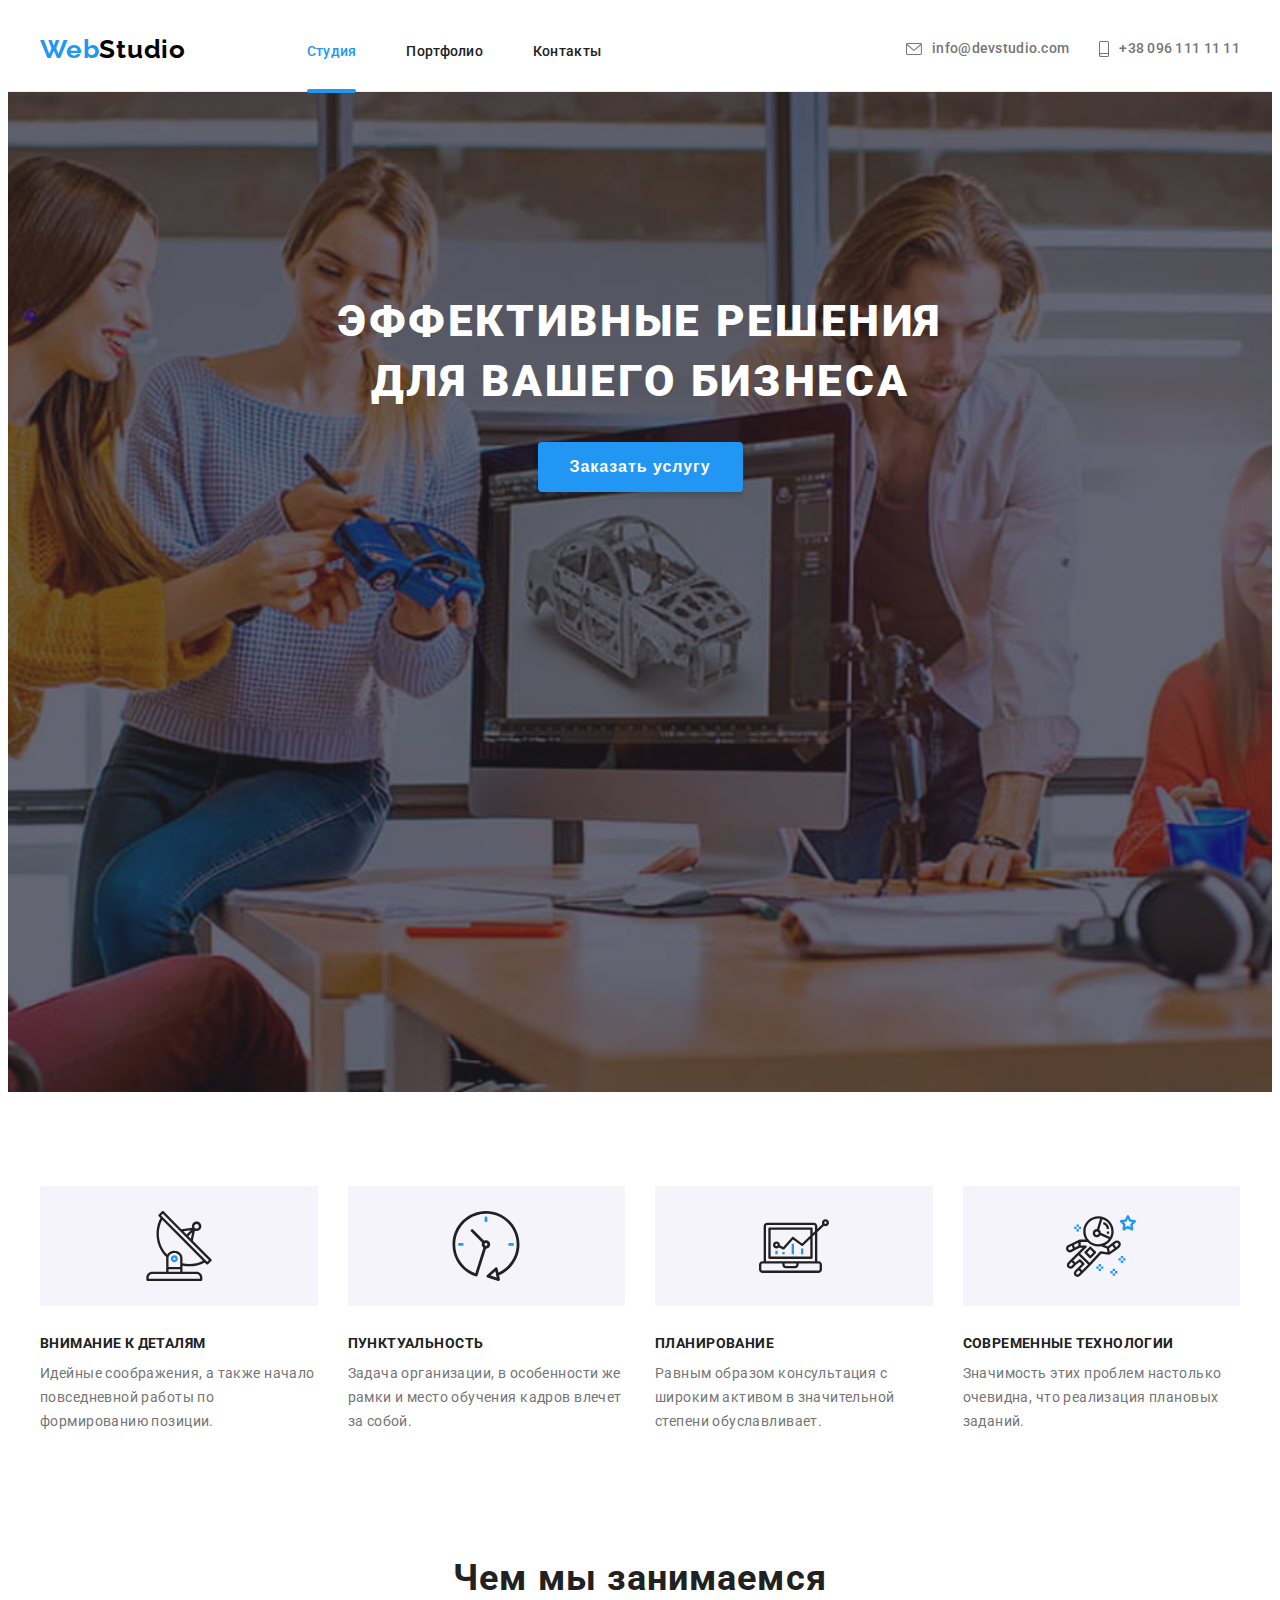
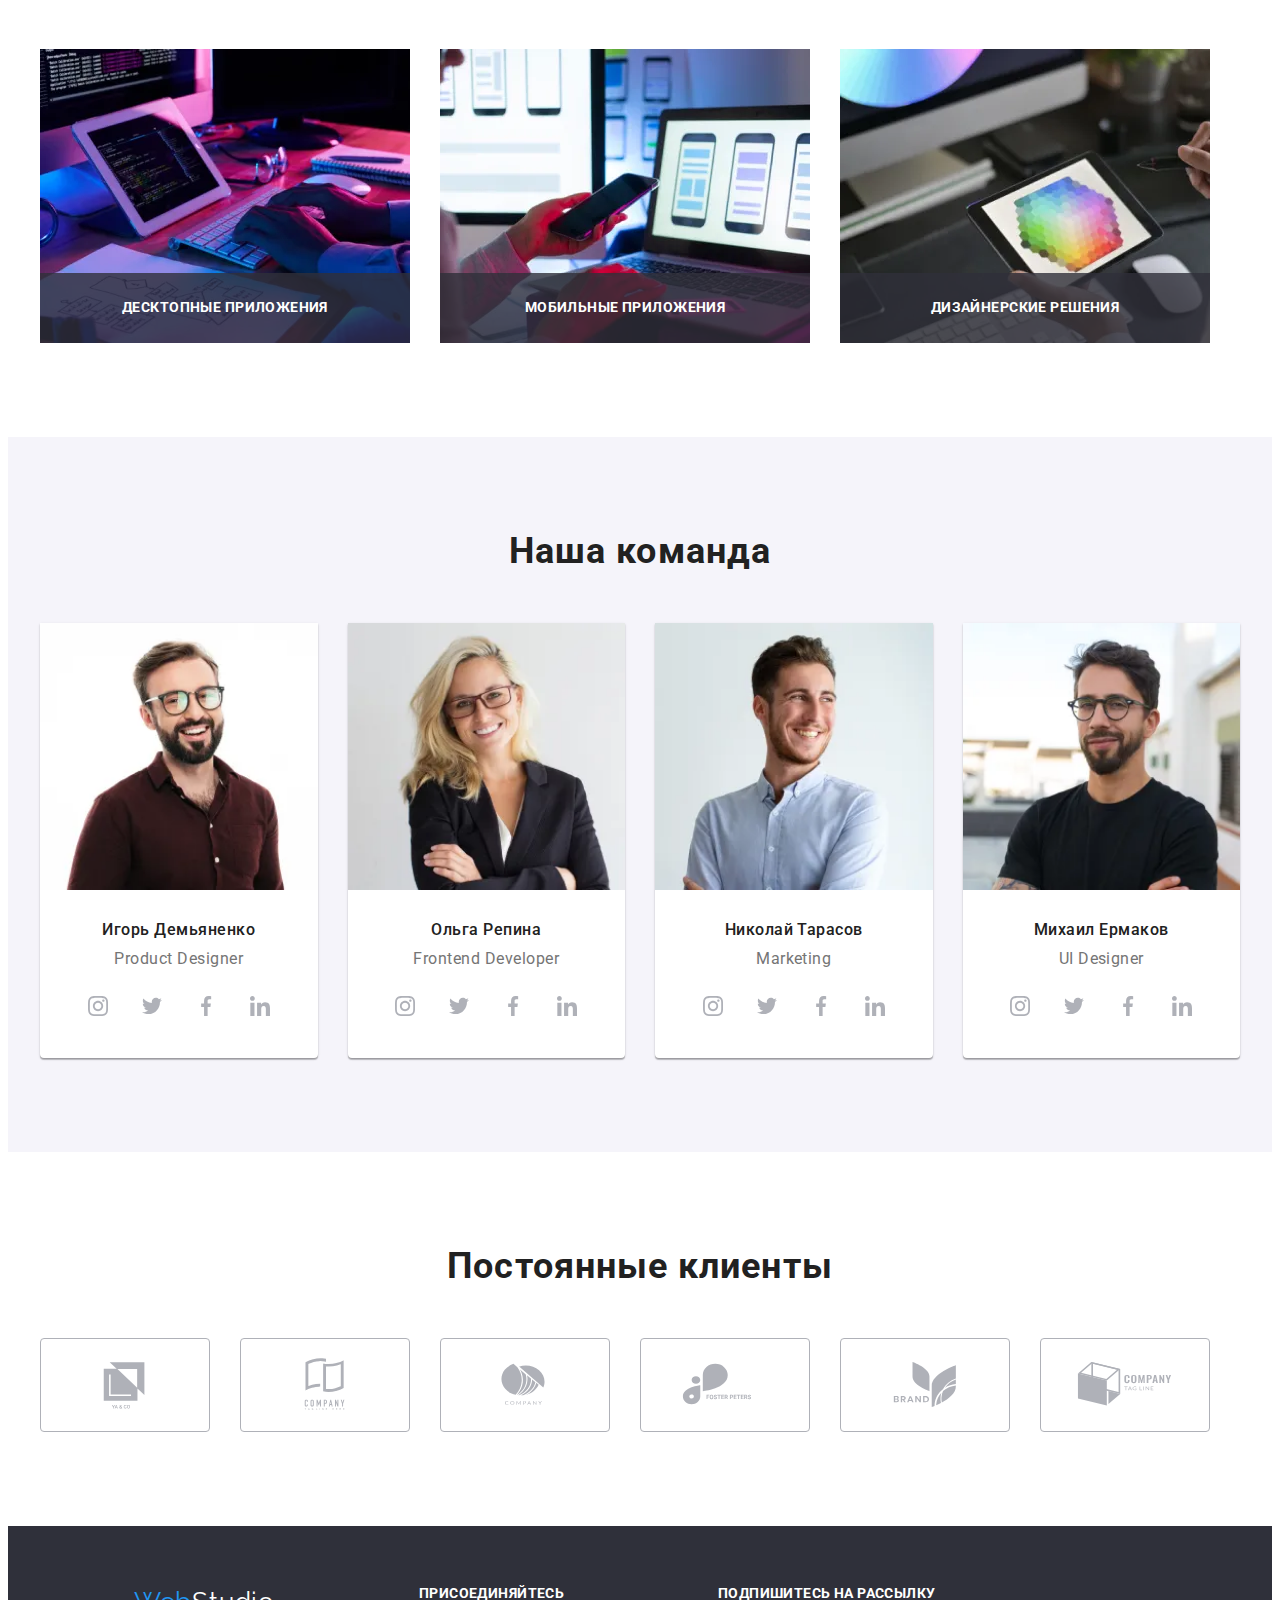
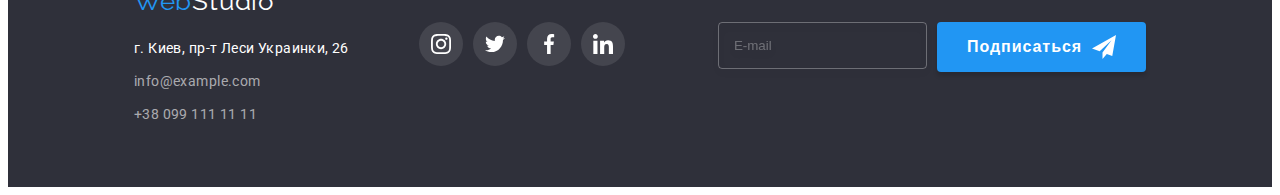
==== commit e14ae265: ":herb:" ====
--- a/index.html
+++ b/index.html
@@ -32,9 +32,9 @@
           data-menu-button
           type="button"
         >
-          <svg class="menu-icon" width="40" height="40" aria-label="Переключательмобильного меню">
-            <use class="icon-menu" href="./images/icon.svg#icon-menu"></use>
-            <use class="icon-close" href="./images/icon.svg#icon-close"></use>
+          <svg class="mobile-menu" width="40" height="40" aria-label="Переключательмобильного меню">
+            <use class="mobile-menu__open" href="./images/icon.svg#icon-menu"></use>
+            <use class="mobile-menu__close" href="./images/icon.svg#icon-close"></use>
           </svg>
         </button>
 
@@ -78,6 +78,7 @@
         </nav>
       </div>
     </header>
+
     <main>
       <!--Герой-->
       <section class="hero">
--- a/css/main.min.css
+++ b/css/main.min.css
@@ -1,4 +1,14 @@
-.visually-hidden{position:absolute;width:1px;height:1px;margin:-1px;border:0;padding:0;white-space:nowrap;-webkit-clip-path:inset(100%);clip-path:inset(100%);clip:rect(0 0 0 0);overflow:hidden}.backdrop,.grid__box,.grid__text{width:100%;height:100%}body{background-color:#fff;color:#757575;font-family:Roboto,sans-serif}h1,h2,h3,p{margin:0}ul{list-style:none;padding:0;margin:0}img{display:block;max-width:100%;height:auto}a{text-decoration:none}button{cursor:pointer}.container{max-width:480px;padding:0 15px;margin:0 auto}@media screen and (min-width: 768px){.container{max-width:768px}}@media screen and (min-width: 1200px){.container{max-width:1200px}}.section{padding:60px 0}@media screen and (min-width: 1200px){.section{padding:94px 0}}.section__title{text-align:center;margin-bottom:50px;color:#212121;font-weight:700;font-size:36px;line-height:1.16;letter-spacing:0.03em}.page-header__container{display:-webkit-box;display:-ms-flexbox;display:flex;-webkit-box-align:center;-ms-flex-align:center;align-items:center;padding:15px}@media screen and (max-width: 767px){.page-header__container{-webkit-box-pack:justify;-ms-flex-pack:justify;justify-content:space-between}}@media screen and (min-width: 768px){.page-header__container{padding-top:26px;padding-bottom:26px}}.page-header{border-bottom:1px solid #ececec}.site-nav{position:relative}@media screen and (max-width: 767px){.site-nav{display:inline-block;margin-bottom:302px}}@media screen and (min-width: 768px){.site-nav{display:-webkit-box;display:-ms-flexbox;display:flex;margin-right:84px}}@media screen and (min-width: 1200px){.site-nav{margin-right:305px}}.site-nav__link{font-weight:500;font-size:14px;line-height:1.14;letter-spacing:.02em;color:#212121;-webkit-transition:color 250ms cubic-bezier(0.4, 0, 0.2, 1);transition:color 250ms cubic-bezier(0.4, 0, 0.2, 1)}.site-nav__link:hover,.site-nav__link:focus{color:#2196f3}@media screen and (max-width: 767px){.site-nav__link{font-weight:500;font-size:40px;line-height:1.18;letter-spacing:.02em;color:#212121}}@media screen and (min-width: 768px){.site-nav__link{line-height:1.14}}@media screen and (min-width: 1200px){.site-nav__link{font-weight:500;font-size:14px;line-height:1.14;letter-spacing:.02em}}.site-nav__link--active{color:#2196f3}@media screen and (max-width: 767px){.site-nav__link--active{font-weight:500;font-size:40px;line-height:1.18;letter-spacing:.02em}}@media screen and (min-width: 768px){.site-nav__link--active::after{display:inline-block;position:absolute;content:'';bottom:-34px;left:0;background-color:#2196f3;width:100%;height:4px;border-radius:2px;-webkit-transform:scale(1);transform:scale(1);-webkit-transition:-webkit-transform 250ms cubic-bezier(0.4, 0, 0.2, 1);transition:-webkit-transform 250ms cubic-bezier(0.4, 0, 0.2, 1);transition:transform 250ms cubic-bezier(0.4, 0, 0.2, 1);transition:transform 250ms cubic-bezier(0.4, 0, 0.2, 1), -webkit-transform 250ms cubic-bezier(0.4, 0, 0.2, 1)}}@media screen and (min-width: 1200px){.site-nav__link--active::after{bottom:-32px}}.site-nav__link--active:hover::after{-webkit-transform:scaleX(0.9);transform:scaleX(0.9)}.site-nav__item{position:relative;margin-right:0}.site-nav__item:not(:last-child){margin-right:50px}@media screen and (max-width: 767px){.site-nav__item:not(:last-child){margin-right:0;margin-bottom:32px}}.menu-button{position:absolute;right:0;z-index:2;display:-webkit-inline-box;display:-ms-inline-flexbox;display:inline-flex;margin:0;padding:0;border:none;background-color:transparent;-webkit-transition:fill 250ms cubic-bezier(0.4, 0, 0.2, 1);transition:fill 250ms cubic-bezier(0.4, 0, 0.2, 1)}@media screen and (min-width: 768px){.menu-button{display:none}}.menu-button .icon-menu{display:none}.menu-button.is-open .icon-menu{display:block}.menu-button.is-open .icon-close{display:none}@media screen and (max-width: 767px){.menu-button:hover,.menu-button:focus{fill:#2196f3}}.menu-icon{margin-right:15px}.icon-menu{z-index:2}.icon-close{z-index:1}.menu-container{background-color:#fff;padding:20px;font-size:20px;height:auto}@media screen and (max-width: 767px){.menu-container{display:none;position:absolute;top:0;left:0;width:100%;height:100%;padding:48px 40px}.menu-container.is-open{display:block}}@media screen and (min-width: 768px){.menu-container{display:-webkit-box;display:-ms-flexbox;display:flex;-webkit-box-pack:justify;-ms-flex-pack:justify;justify-content:space-between;-webkit-box-align:center;-ms-flex-align:center;align-items:center;-webkit-box-flex:1;-ms-flex-positive:1;flex-grow:1;padding:0}}.contacts{display:-webkit-box;display:-ms-flexbox;display:flex;margin-left:auto}@media screen and (max-width: 767px){.contacts{display:-webkit-inline-box;display:-ms-inline-flexbox;display:inline-flex;-ms-flex-wrap:wrap;flex-wrap:wrap}}@media screen and (min-width: 768px){.contacts{-webkit-box-orient:vertical;-webkit-box-direction:normal;-ms-flex-direction:column;flex-direction:column}}@media screen and (min-width: 1200px){.contacts{-webkit-box-orient:initial;-webkit-box-direction:initial;-ms-flex-direction:initial;flex-direction:initial}}.contacts__item:not(:last-child){margin-right:50px}@media screen and (min-width: 1200px){.contacts__item:not(:last-child){margin-right:30px}}@media screen and (max-width: 767px){.contacts__item:nth-child(1){-webkit-box-ordinal-group:3;-ms-flex-order:2;order:2}}@media screen and (max-width: 767px){.contacts__item:nth-child(2){-webkit-box-ordinal-group:2;-ms-flex-order:1;order:1}}.contacts__link{display:-webkit-box;display:-ms-flexbox;display:flex;-webkit-box-align:center;-ms-flex-align:center;align-items:center;font-weight:500;font-size:14px;line-height:1.4;letter-spacing:.02em;color:#757575;fill:#757575;margin-bottom:0;-webkit-transition:color 250ms cubic-bezier(0.4, 0, 0.2, 1),fill 250ms cubic-bezier(0.4, 0, 0.2, 1);transition:color 250ms cubic-bezier(0.4, 0, 0.2, 1),fill 250ms cubic-bezier(0.4, 0, 0.2, 1)}.contacts__link:hover,.contacts__link:focus{color:#2196f3;fill:#2196f3}@media screen and (max-width: 767px){.contacts__link{display:-webkit-inline-box;display:-ms-inline-flexbox;display:inline-flex;-ms-flex-wrap:wrap;flex-wrap:wrap}}@media screen and (min-width: 768px){.contacts__link{font-weight:500;font-size:12px;line-height:1.17;letter-spacing:.02em}}@media screen and (min-width: 1200px){.contacts__link{font-weight:500;font-size:14px;line-height:1.14;letter-spacing:.02em}}@media screen and (max-width: 767px){.contacts__link--tel{margin-bottom:32px;font-weight:500;font-size:34px;line-height:1.18;letter-spacing:0.02em;color:#2196f3}}@media screen and (max-width: 767px){.contacts__link--mail{font-weight:500;font-size:24px;line-height:1.17;letter-spacing:0.02em;color:#757575;margin-bottom:64px}}@media screen and (min-width: 768px){.contacts__link--mail{margin-bottom:10px}}@media screen and (min-width: 1200px){.contacts__link--mail{margin-bottom:0}}.contacts__logo{margin-right:10px}@media screen and (max-width: 767px){.contacts__logo{display:none}}@media screen and (max-width: 767px){.menu-social{display:-webkit-inline-box;display:-ms-inline-flexbox;display:inline-flex}}@media screen and (min-width: 768px){.menu-social{display:none}}@media screen and (max-width: 767px){.menu-social__item:not(:last-child){border-right:1px solid rgba(33,33,33,0.2);padding-right:10px}}@media screen and (max-width: 767px){.menu-social__item:not(:first-child){padding-left:10px}}@media screen and (max-width: 767px){.menu-social__link{font-weight:500;font-size:18px;line-height:1.22;letter-spacing:0.02em;color:#2196f3}}.logo{color:#000;font-family:Raleway,sans-serif;font-weight:700;font-size:24px;line-height:28px;letter-spacing:.03em}@media screen and (min-width: 768px){.logo{margin-right:88px;font-weight:700;font-size:24px;line-height:1.17;letter-spacing:.03em}}@media screen and (min-width: 1200px){.logo{margin-right:93px;font-weight:700;font-size:26px;line-height:1.19;letter-spacing:.03em}}.logo__icon{color:#2196f3}.hero{padding:118px 0;text-align:center;margin:0 auto;height:400px;background-color:#2f303a;background-image:-webkit-gradient(linear, left top, right top, from(rgba(47,48,58,0.4))),url("../images/mobile-hero/mobile-hero.jpg");background-image:linear-gradient(to right, rgba(47,48,58,0.4)),url("../images/mobile-hero/mobile-hero.jpg");background-repeat:no-repeat;background-position:center;background-size:cover}@media (min-device-pixel-ratio: 2), (-webkit-min-device-pixel-ratio: 2), (min-resolution: 192dpi), (min-resolution: 2dppx){.hero{background-image:-webkit-gradient(linear, left top, left bottom, from(rgba(47,48,58,0.4)), to(rgba(47,48,58,0.4))),url("../images/mobile-hero/mobile-hero@2x.jpg");background-image:linear-gradient(rgba(47,48,58,0.4), rgba(47,48,58,0.4)),url("../images/mobile-hero/mobile-hero@2x.jpg")}}@media screen and (min-width: 768px){.hero{background-image:-webkit-gradient(linear, left top, right top, from(rgba(47,48,58,0.4))),url("/images/tablet-hero/tablet-hero.jpg");background-image:linear-gradient(to right, rgba(47,48,58,0.4)),url("/images/tablet-hero/tablet-hero.jpg")}}@media screen and (min-width: 768px) and (min-device-pixel-ratio: 2), screen and (min-width: 768px) and (-webkit-min-device-pixel-ratio: 2), screen and (min-width: 768px) and (min-resolution: 192dpi), screen and (min-width: 768px) and (min-resolution: 2dppx){.hero{background-image:-webkit-gradient(linear, left top, left bottom, from(rgba(47,48,58,0.4)), to(rgba(47,48,58,0.4))),url("../images/tablet-hero/tablet-hero@2x.jpg");background-image:linear-gradient(rgba(47,48,58,0.4), rgba(47,48,58,0.4)),url("../images/tablet-hero/tablet-hero@2x.jpg")}}@media screen and (min-width: 1200px){.hero{padding:200px 0;height:600px;background-image:-webkit-gradient(linear, left top, right top, from(rgba(47,48,58,0.4)), to(rgba(47,48,58,0.4))),url("../images/desktop-hero/desktop-hero.jpg");background-image:linear-gradient(to right, rgba(47,48,58,0.4), rgba(47,48,58,0.4)),url("../images/desktop-hero/desktop-hero.jpg")}}@media screen and (min-width: 1200px) and (min-device-pixel-ratio: 2), screen and (min-width: 1200px) and (-webkit-min-device-pixel-ratio: 2), screen and (min-width: 1200px) and (min-resolution: 192dpi), screen and (min-width: 1200px) and (min-resolution: 2dppx){.hero{background-image:-webkit-gradient(linear, left top, left bottom, from(rgba(47,48,58,0.4)), to(rgba(47,48,58,0.4))),url("../images/desktop-hero/desktop-hero@2x.jpg");background-image:linear-gradient(rgba(47,48,58,0.4), rgba(47,48,58,0.4)),url("../images/desktop-hero/desktop-hero@2x.jpg")}}.hero__title{font-weight:900;font-size:26px;line-height:1.62;letter-spacing:.06em;text-align:center;text-transform:uppercase;margin-bottom:30px;color:#fff}@media screen and (min-width: 1200px){.hero__title{font-weight:900;font-size:44px;line-height:1.36;letter-spacing:.06em}}.hero__button{padding:10px 32px;min-width:200px;min-height:50px;-webkit-box-shadow:0px 4px 4px rgba(0,0,0,0.15);box-shadow:0px 4px 4px rgba(0,0,0,0.15);border-radius:4px;border:transparent;-webkit-box-align:center;-ms-flex-align:center;align-items:center;text-align:center;background-color:#2196f3;color:#fff;font-weight:700;font-size:16px;line-height:1.88;letter-spacing:.06em;-webkit-transition:background-color 250ms cubic-bezier(0.4, 0, 0.2, 1);transition:background-color 250ms cubic-bezier(0.4, 0, 0.2, 1)}.hero__button:hover,.hero__button:focus{background-color:#188ce8}.backdrop{visibility:visible;position:fixed;top:0;left:0;background-color:rgba(0,0,0,0.2);opacity:1;-webkit-transition:opacity 250ms cubic-bezier(0.4, 0, 0.2, 1),visibility 250ms cubic-bezier(0.4, 0, 0.2, 1);transition:opacity 250ms cubic-bezier(0.4, 0, 0.2, 1),visibility 250ms cubic-bezier(0.4, 0, 0.2, 1)}.backdrop.is-hidden{visibility:hidden;opacity:0;pointer-events:none}.modal-box{position:absolute;top:50%;left:50%;padding:40px;background-color:#fff;-webkit-box-shadow:0px 1px 3px rgba(0,0,0,0.12),0px 1px 1px rgba(0,0,0,0.14),0px 2px 1px rgba(0,0,0,0.2);box-shadow:0px 1px 3px rgba(0,0,0,0.12),0px 1px 1px rgba(0,0,0,0.14),0px 2px 1px rgba(0,0,0,0.2);border-radius:4px;-webkit-transform:translate(-50%, -50%) scale(1);transform:translate(-50%, -50%) scale(1);-webkit-transition:-webkit-transform 250ms cubic-bezier(0.4, 0, 0.2, 1);transition:-webkit-transform 250ms cubic-bezier(0.4, 0, 0.2, 1);transition:transform 250ms cubic-bezier(0.4, 0, 0.2, 1);transition:transform 250ms cubic-bezier(0.4, 0, 0.2, 1), -webkit-transform 250ms cubic-bezier(0.4, 0, 0.2, 1)}@media screen and (max-width: 767px){.modal-box{max-width:450px;width:100vw;max-height:609px;height:100vh}}@media screen and (min-width: 768px){.modal-box{width:450px;height:609px}}@media screen and (min-width: 1200px){.modal-box{width:528px;height:581px}}.backdrop.is-hidden .modal-box{-webkit-transform:translate(-50%, -50%) scale(0);transform:translate(-50%, -50%) scale(0)}.modal-box__btn{position:absolute;top:8px;right:8px;display:-webkit-box;display:-ms-flexbox;display:flex;-webkit-box-pack:center;-ms-flex-pack:center;justify-content:center;-webkit-box-align:center;-ms-flex-align:center;align-items:center;margin-left:auto;width:30px;height:30px;background-color:#fff;border:1px solid rgba(0,0,0,0.1);border-radius:50%}.modal-box__btn--close{fill:#000;-webkit-transition:fill 250ms cubic-bezier(0.4, 0, 0.2, 1);transition:fill 250ms cubic-bezier(0.4, 0, 0.2, 1)}.modal-box__btn--close:hover,.modal-box__btn--close:focus{fill:#2196f3}.modal-box__title{font-weight:700;font-size:20px;line-height:1.5;letter-spacing:.03em;color:#000;margin-bottom:12px;text-align:center}.modal-box__form{margin:0 auto;text-align:center}.modal-box__field{display:-webkit-box;display:-ms-flexbox;display:flex;-webkit-box-orient:vertical;-webkit-box-direction:normal;-ms-flex-direction:column;flex-direction:column;position:relative;margin-bottom:10px}.modal-box__label{margin-bottom:10px;text-align:start;font-weight:400;font-size:12px;line-height:1.17;letter-spacing:.01em;margin-bottom:4px;color:#757575}.modal-box__input{height:40px;padding:11px 12px 11px auto;border:1px solid rgba(33,33,33,0.2);-webkit-box-sizing:border-box;box-sizing:border-box;border-radius:4px;-webkit-transition:border-color 250ms transition-timing-function,+.visually-hidden{position:absolute;width:1px;height:1px;margin:-1px;border:0;padding:0;white-space:nowrap;-webkit-clip-path:inset(100%);clip-path:inset(100%);clip:rect(0 0 0 0);overflow:hidden}.backdrop,.grid__box,.grid__text{width:100%;height:100%}body{background-color:#fff;color:#757575;font-family:Roboto,sans-serif}h1,h2,h3,p{margin:0}ul{list-style:none;padding:0;margin:0}img{display:block;max-width:100%;height:auto}a{text-decoration:none}button{cursor:pointer}.container{max-width:480px;padding:0 15px;margin:0 auto}@media screen and (min-width: 768px){.container{max-width:768px}}@media screen and (min-width: 1200px){.container{max-width:1200px}}.section{padding:60px 0}@media screen and (min-width: 1200px){.section{padding:94px 0}}.section__title{text-align:center;margin-bottom:50px;color:#212121;font-weight:700;font-size:36px;line-height:1.16;letter-spacing:0.03em}.page-header__container{display:-webkit-box;display:-ms-flexbox;display:flex;-webkit-box-align:center;-ms-flex-align:center;align-items:center;padding:15px;-webkit-box-pack:justify;-ms-flex-pack:justify;justify-content:space-between}@media screen and (min-width: 768px){.page-header__container{padding-top:26px;padding-bottom:26px}}.page-header{border-bottom:1px solid #ececec}.site-nav{position:relative}@media screen and (max-width: 767px){.site-nav{display:inline-block;margin-bottom:302px}}@media screen and (min-width: 768px){.site-nav{display:-webkit-box;display:-ms-flexbox;display:flex;margin-right:84px}}@media screen and (min-width: 1200px){.site-nav{margin-right:305px}}.site-nav__link{font-weight:500;font-size:14px;line-height:1.14;letter-spacing:.02em;color:#212121;-webkit-transition:color 250ms cubic-bezier(0.4, 0, 0.2, 1);transition:color 250ms cubic-bezier(0.4, 0, 0.2, 1)}.site-nav__link:hover,.site-nav__link:focus{color:#2196f3}@media screen and (max-width: 767px){.site-nav__link{font-weight:500;font-size:40px;line-height:1.18;letter-spacing:.02em;color:#212121}}@media screen and (min-width: 768px){.site-nav__link{line-height:1.14}}@media screen and (min-width: 1200px){.site-nav__link{font-weight:500;font-size:14px;line-height:1.14;letter-spacing:.02em}}.site-nav__link--active{color:#2196f3}@media screen and (max-width: 767px){.site-nav__link--active{font-weight:500;font-size:40px;line-height:1.18;letter-spacing:.02em}}@media screen and (min-width: 768px){.site-nav__link--active::after{display:inline-block;position:absolute;content:'';bottom:-34px;left:0;background-color:#2196f3;width:100%;height:4px;border-radius:2px;-webkit-transform:scale(1);transform:scale(1);-webkit-transition:-webkit-transform 250ms cubic-bezier(0.4, 0, 0.2, 1);transition:-webkit-transform 250ms cubic-bezier(0.4, 0, 0.2, 1);transition:transform 250ms cubic-bezier(0.4, 0, 0.2, 1);transition:transform 250ms cubic-bezier(0.4, 0, 0.2, 1), -webkit-transform 250ms cubic-bezier(0.4, 0, 0.2, 1)}}@media screen and (min-width: 1200px){.site-nav__link--active::after{bottom:-32px}}.site-nav__link--active:hover::after{-webkit-transform:scaleX(0.9);transform:scaleX(0.9)}.site-nav__item{position:relative;margin-right:0}.site-nav__item:not(:last-child){margin-right:50px}@media screen and (max-width: 767px){.site-nav__item:not(:last-child){margin-right:0;margin-bottom:32px}}.menu-button{position:relative;right:0;z-index:2;display:-webkit-inline-box;display:-ms-inline-flexbox;display:inline-flex;margin:0;padding:0;border:none;background-color:transparent;-webkit-transition:fill 250ms cubic-bezier(0.4, 0, 0.2, 1);transition:fill 250ms cubic-bezier(0.4, 0, 0.2, 1)}@media screen and (min-width: 768px){.menu-button{display:none}}.menu-button .mobile-menu__open{opacity:0;-webkit-transform:scale(0.3) rotate(90deg) translateY(100%);transform:scale(0.3) rotate(90deg) translateY(100%)}.menu-button.is-open .mobile-menu__open{opacity:1;-webkit-transform:scale(1) rotate(0) translateY(0);transform:scale(1) rotate(0) translateY(0);-webkit-transform-origin:center;transform-origin:center;-webkit-transition:opacity 400ms ease,+ -webkit-transform 400ms ease;transition:opacity 400ms ease,+ -webkit-transform 400ms ease;transition:opacity 400ms ease,+ transform 400ms ease;transition:opacity 400ms ease,+ transform 400ms ease,+ -webkit-transform 400ms ease}.menu-button .mobile-menu__close{opacity:1;-webkit-transform:scale(1) rotate(0) translateY(0);transform:scale(1) rotate(0) translateY(0)}.menu-button.is-open .mobile-menu__close{opacity:0;-webkit-transform:scale(0.3) rotate(0);transform:scale(0.3) rotate(0);-webkit-transform-origin:center;transform-origin:center;-webkit-transition:opacity 400ms ease 300ms,+ -webkit-transform 400ms ease 300ms;transition:opacity 400ms ease 300ms,+ -webkit-transform 400ms ease 300ms;transition:opacity 400ms ease 300ms,+ transform 400ms ease 300ms;transition:opacity 400ms ease 300ms,+ transform 400ms ease 300ms,+ -webkit-transform 400ms ease 300ms}@media screen and (max-width: 767px){.menu-button:hover,.menu-button:focus{fill:#2196f3}}.menu-icon{margin-right:15px}.icon-menu{z-index:2}.icon-close{z-index:1}.menu-container{background-color:#fff;padding:20px;font-size:20px;height:auto}@media screen and (max-width: 767px){.menu-container{display:none;position:absolute;top:0;left:0;width:100%;height:100%;padding:48px 40px}.menu-container.is-open{display:block}}@media screen and (min-width: 768px){.menu-container{display:-webkit-box;display:-ms-flexbox;display:flex;-webkit-box-pack:justify;-ms-flex-pack:justify;justify-content:space-between;-webkit-box-align:center;-ms-flex-align:center;align-items:center;-webkit-box-flex:1;-ms-flex-positive:1;flex-grow:1;padding:0}}.contacts{display:-webkit-box;display:-ms-flexbox;display:flex;margin-left:auto}@media screen and (max-width: 767px){.contacts{display:-webkit-inline-box;display:-ms-inline-flexbox;display:inline-flex;-ms-flex-wrap:wrap;flex-wrap:wrap}}@media screen and (min-width: 768px){.contacts{-webkit-box-orient:vertical;-webkit-box-direction:normal;-ms-flex-direction:column;flex-direction:column}}@media screen and (min-width: 1200px){.contacts{-webkit-box-orient:initial;-webkit-box-direction:initial;-ms-flex-direction:initial;flex-direction:initial}}.contacts__item:not(:last-child){margin-right:50px}@media screen and (min-width: 1200px){.contacts__item:not(:last-child){margin-right:30px}}@media screen and (max-width: 767px){.contacts__item:nth-child(1){-webkit-box-ordinal-group:3;-ms-flex-order:2;order:2}}@media screen and (max-width: 767px){.contacts__item:nth-child(2){-webkit-box-ordinal-group:2;-ms-flex-order:1;order:1}}.contacts__link{display:-webkit-box;display:-ms-flexbox;display:flex;-webkit-box-align:center;-ms-flex-align:center;align-items:center;font-weight:500;font-size:14px;line-height:1.4;letter-spacing:.02em;color:#757575;fill:#757575;margin-bottom:0;-webkit-transition:color 250ms cubic-bezier(0.4, 0, 0.2, 1),fill 250ms cubic-bezier(0.4, 0, 0.2, 1);transition:color 250ms cubic-bezier(0.4, 0, 0.2, 1),fill 250ms cubic-bezier(0.4, 0, 0.2, 1)}.contacts__link:hover,.contacts__link:focus{color:#2196f3;fill:#2196f3}@media screen and (max-width: 767px){.contacts__link{display:-webkit-inline-box;display:-ms-inline-flexbox;display:inline-flex;-ms-flex-wrap:wrap;flex-wrap:wrap}}@media screen and (min-width: 768px){.contacts__link{font-weight:500;font-size:12px;line-height:1.17;letter-spacing:.02em}}@media screen and (min-width: 1200px){.contacts__link{font-weight:500;font-size:14px;line-height:1.14;letter-spacing:.02em}}@media screen and (max-width: 767px){.contacts__link--tel{margin-bottom:32px;font-weight:500;font-size:34px;line-height:1.18;letter-spacing:0.02em;color:#2196f3}}@media screen and (max-width: 767px){.contacts__link--mail{font-weight:500;font-size:24px;line-height:1.17;letter-spacing:0.02em;color:#757575;margin-bottom:64px}}@media screen and (min-width: 768px){.contacts__link--mail{margin-bottom:10px}}@media screen and (min-width: 1200px){.contacts__link--mail{margin-bottom:0}}.contacts__logo{margin-right:10px}@media screen and (max-width: 767px){.contacts__logo{display:none}}@media screen and (max-width: 767px){.menu-social{display:-webkit-inline-box;display:-ms-inline-flexbox;display:inline-flex}}@media screen and (min-width: 768px){.menu-social{display:none}}@media screen and (max-width: 767px){.menu-social__item:not(:last-child){border-right:1px solid rgba(33,33,33,0.2);padding-right:10px}}@media screen and (max-width: 767px){.menu-social__item:not(:first-child){padding-left:10px}}@media screen and (max-width: 767px){.menu-social__link{font-weight:500;font-size:18px;line-height:1.22;letter-spacing:0.02em;color:#2196f3}}.logo{color:#000;font-family:Raleway,sans-serif;font-weight:700;font-size:24px;line-height:28px;letter-spacing:.03em}@media screen and (min-width: 768px){.logo{margin-right:88px;font-weight:700;font-size:24px;line-height:1.17;letter-spacing:.03em}}@media screen and (min-width: 1200px){.logo{margin-right:93px;font-weight:700;font-size:26px;line-height:1.19;letter-spacing:.03em}}.logo__icon{color:#2196f3}.hero{padding:118px 0;text-align:center;margin:0 auto;height:400px;background-color:#2f303a;background-image:-webkit-gradient(linear, left top, right top, from(rgba(47,48,58,0.4))),url("../images/mobile-hero/mobile-hero.jpg");background-image:linear-gradient(to right, rgba(47,48,58,0.4)),url("../images/mobile-hero/mobile-hero.jpg");background-repeat:no-repeat;background-position:center;background-size:cover}@media (min-device-pixel-ratio: 2), (-webkit-min-device-pixel-ratio: 2), (min-resolution: 192dpi), (min-resolution: 2dppx){.hero{background-image:-webkit-gradient(linear, left top, left bottom, from(rgba(47,48,58,0.4)), to(rgba(47,48,58,0.4))),url("../images/hero/mobile-hero@2x.jpg");background-image:linear-gradient(rgba(47,48,58,0.4), rgba(47,48,58,0.4)),url("../images/hero/mobile-hero@2x.jpg")}}@media screen and (min-width: 768px){.hero{background-image:-webkit-gradient(linear, left top, right top, from(rgba(47,48,58,0.4))),url("../images/hero/tablet-hero.jpg");background-image:linear-gradient(to right, rgba(47,48,58,0.4)),url("../images/hero/tablet-hero.jpg")}}@media screen and (min-width: 768px) and (min-device-pixel-ratio: 2), screen and (min-width: 768px) and (-webkit-min-device-pixel-ratio: 2), screen and (min-width: 768px) and (min-resolution: 192dpi), screen and (min-width: 768px) and (min-resolution: 2dppx){.hero{background-image:-webkit-gradient(linear, left top, left bottom, from(rgba(47,48,58,0.4)), to(rgba(47,48,58,0.4))),url("../images/hero/tablet-hero@2x.jpg");background-image:linear-gradient(rgba(47,48,58,0.4), rgba(47,48,58,0.4)),url("../images/hero/tablet-hero@2x.jpg")}}@media screen and (min-width: 1200px){.hero{padding:200px 0;height:600px;background-image:-webkit-gradient(linear, left top, right top, from(rgba(47,48,58,0.4)), to(rgba(47,48,58,0.4))),url("../images/hero/desktop-hero.jpg");background-image:linear-gradient(to right, rgba(47,48,58,0.4), rgba(47,48,58,0.4)),url("../images/hero/desktop-hero.jpg")}}@media screen and (min-width: 1200px) and (min-device-pixel-ratio: 2), screen and (min-width: 1200px) and (-webkit-min-device-pixel-ratio: 2), screen and (min-width: 1200px) and (min-resolution: 192dpi), screen and (min-width: 1200px) and (min-resolution: 2dppx){.hero{background-image:-webkit-gradient(linear, left top, left bottom, from(rgba(47,48,58,0.4)), to(rgba(47,48,58,0.4))),url("../images/hero/desktop-hero@2x.jpg");background-image:linear-gradient(rgba(47,48,58,0.4), rgba(47,48,58,0.4)),url("../images/hero/desktop-hero@2x.jpg")}}.hero__title{font-weight:900;font-size:26px;line-height:1.62;letter-spacing:.06em;text-align:center;text-transform:uppercase;margin-bottom:30px;color:#fff}@media screen and (min-width: 1200px){.hero__title{font-weight:900;font-size:44px;line-height:1.36;letter-spacing:.06em}}.hero__button{padding:10px 32px;min-width:200px;min-height:50px;-webkit-box-shadow:0px 4px 4px rgba(0,0,0,0.15);box-shadow:0px 4px 4px rgba(0,0,0,0.15);border-radius:4px;border:transparent;-webkit-box-align:center;-ms-flex-align:center;align-items:center;text-align:center;background-color:#2196f3;color:#fff;font-weight:700;font-size:16px;line-height:1.88;letter-spacing:.06em;-webkit-transition:background-color 250ms cubic-bezier(0.4, 0, 0.2, 1);transition:background-color 250ms cubic-bezier(0.4, 0, 0.2, 1)}.hero__button:hover,.hero__button:focus{background-color:#188ce8}.backdrop{visibility:visible;position:fixed;top:0;left:0;background-color:rgba(0,0,0,0.2);opacity:1;-webkit-transition:opacity 250ms cubic-bezier(0.4, 0, 0.2, 1),visibility 250ms cubic-bezier(0.4, 0, 0.2, 1);transition:opacity 250ms cubic-bezier(0.4, 0, 0.2, 1),visibility 250ms cubic-bezier(0.4, 0, 0.2, 1)}.backdrop.is-hidden{visibility:hidden;opacity:0;pointer-events:none}.modal-box{position:absolute;top:50%;left:50%;padding:40px;background-color:#fff;-webkit-box-shadow:0px 1px 3px rgba(0,0,0,0.12),0px 1px 1px rgba(0,0,0,0.14),0px 2px 1px rgba(0,0,0,0.2);box-shadow:0px 1px 3px rgba(0,0,0,0.12),0px 1px 1px rgba(0,0,0,0.14),0px 2px 1px rgba(0,0,0,0.2);border-radius:4px;-webkit-transform:translate(-50%, -50%) scale(1);transform:translate(-50%, -50%) scale(1);-webkit-transition:-webkit-transform 250ms cubic-bezier(0.4, 0, 0.2, 1);transition:-webkit-transform 250ms cubic-bezier(0.4, 0, 0.2, 1);transition:transform 250ms cubic-bezier(0.4, 0, 0.2, 1);transition:transform 250ms cubic-bezier(0.4, 0, 0.2, 1), -webkit-transform 250ms cubic-bezier(0.4, 0, 0.2, 1)}@media screen and (max-width: 767px){.modal-box{max-width:450px;width:100vw;max-height:609px;height:100vh}}@media screen and (min-width: 768px){.modal-box{width:450px;height:609px}}@media screen and (min-width: 1200px){.modal-box{width:528px;height:581px}}.backdrop.is-hidden .modal-box{-webkit-transform:translate(-50%, -50%) scale(0);transform:translate(-50%, -50%) scale(0)}.modal-box__btn{position:absolute;top:8px;right:8px;display:-webkit-box;display:-ms-flexbox;display:flex;-webkit-box-pack:center;-ms-flex-pack:center;justify-content:center;-webkit-box-align:center;-ms-flex-align:center;align-items:center;margin-left:auto;width:30px;height:30px;background-color:#fff;border:1px solid rgba(0,0,0,0.1);border-radius:50%}.modal-box__btn--close{fill:#000;-webkit-transition:fill 250ms cubic-bezier(0.4, 0, 0.2, 1);transition:fill 250ms cubic-bezier(0.4, 0, 0.2, 1)}.modal-box__btn--close:hover,.modal-box__btn--close:focus{fill:#2196f3}.modal-box__title{font-weight:700;font-size:20px;line-height:1.5;letter-spacing:.03em;color:#000;margin-bottom:12px;text-align:center}.modal-box__form{margin:0 auto;text-align:center}.modal-box__field{display:-webkit-box;display:-ms-flexbox;display:flex;-webkit-box-orient:vertical;-webkit-box-direction:normal;-ms-flex-direction:column;flex-direction:column;position:relative;margin-bottom:10px}.modal-box__label{margin-bottom:10px;text-align:start;font-weight:400;font-size:12px;line-height:1.17;letter-spacing:.01em;margin-bottom:4px;color:#757575}.modal-box__input{height:40px;padding:11px 12px 11px auto;border:1px solid rgba(33,33,33,0.2);-webkit-box-sizing:border-box;box-sizing:border-box;border-radius:4px;-webkit-transition:border-color 250ms transition-timing-function,  outline 250ms transition-timing-function;transition:border-color 250ms transition-timing-function,  outline 250ms transition-timing-function}.modal-box__input:focus,.modal-box__input:focus+.modal-box__icon{fill:#2196f3;border-color:#2196f3;outline:none}.modal-box__icon{position:absolute;top:50%;left:12px;fill:#212121;-webkit-transition:fill 250ms cubic-bezier(0.4, 0, 0.2, 1);transition:fill 250ms cubic-bezier(0.4, 0, 0.2, 1)}.textarea{display:-webkit-box;display:-ms-flexbox;display:flex;-webkit-box-orient:vertical;-webkit-box-direction:normal;-ms-flex-direction:column;flex-direction:column;position:relative;margin-bottom:20px}.textarea__field{padding:12px 16px;border:1px solid rgba(33,33,33,0.2);-webkit-box-sizing:border-box;box-sizing:border-box;border-radius:4px;resize:none;-webkit-transition:border-color 250ms cubic-bezier(0.4, 0, 0.2, 1),outline 250ms cubic-bezier(0.4, 0, 0.2, 1);transition:border-color 250ms cubic-bezier(0.4, 0, 0.2, 1),outline 250ms cubic-bezier(0.4, 0, 0.2, 1)}.textarea__field:focus{border-color:#2196f3;outline:none}.textarea__field::-webkit-input-placeholder{font-size:12px;line-height:1.14;letter-spacing:0.01em;color:rgba(117,117,117,0.5);-webkit-transition:color 250ms transition-timing-function;transition:color 250ms transition-timing-function}.textarea__field:-ms-input-placeholder{font-size:12px;line-height:1.14;letter-spacing:0.01em;color:rgba(117,117,117,0.5);-webkit-transition:color 250ms transition-timing-function;transition:color 250ms transition-timing-function}.textarea__field::-ms-input-placeholder{font-size:12px;line-height:1.14;letter-spacing:0.01em;color:rgba(117,117,117,0.5);-webkit-transition:color 250ms transition-timing-function;transition:color 250ms transition-timing-function}.textarea__field::placeholder{font-size:12px;line-height:1.14;letter-spacing:0.01em;color:rgba(117,117,117,0.5);-webkit-transition:color 250ms transition-timing-function;transition:color 250ms transition-timing-function}.textarea__field::-webkit-input-placeholder:focus::-webkit-input-placeholder{color:#2196f3}.textarea__field:-ms-input-placeholder:focus:-ms-input-placeholder{color:#2196f3}.textarea__field::-ms-input-placeholder:focus::-ms-input-placeholder{color:#2196f3}.textarea__field::placeholder:focus::placeholder{color:#2196f3}.modal-policy{display:-webkit-box;display:-ms-flexbox;display:flex;-webkit-box-pack:center;-ms-flex-pack:center;justify-content:center;margin-bottom:30px;padding:0}.modal-policy__label{display:-webkit-inline-box;display:-ms-inline-flexbox;display:inline-flex;-webkit-box-align:center;-ms-flex-align:center;align-items:center}.modal-policy__check{display:inline-block;margin-right:8px;width:16px;height:15px;border:2px solid #212121;border-radius:2px;-webkit-transform:scale(0.9);transform:scale(0.9);-webkit-transition:background-color 250ms cubic-bezier(0.4, 0, 0.2, 1),border-color 250ms cubic-bezier(0.4, 0, 0.2, 1),-webkit-transform 250ms cubic-bezier(0.4, 0, 0.2, 1);transition:background-color 250ms cubic-bezier(0.4, 0, 0.2, 1),border-color 250ms cubic-bezier(0.4, 0, 0.2, 1),-webkit-transform 250ms cubic-bezier(0.4, 0, 0.2, 1);transition:transform 250ms cubic-bezier(0.4, 0, 0.2, 1),background-color 250ms cubic-bezier(0.4, 0, 0.2, 1),border-color 250ms cubic-bezier(0.4, 0, 0.2, 1);transition:transform 250ms cubic-bezier(0.4, 0, 0.2, 1),background-color 250ms cubic-bezier(0.4, 0, 0.2, 1),border-color 250ms cubic-bezier(0.4, 0, 0.2, 1),-webkit-transform 250ms cubic-bezier(0.4, 0, 0.2, 1)}.modal-policy__input:checked+.modal-policy__check{background-color:#2196f3;border-color:#2196f3;background-image:url(../images/icon-check.svg);background-size:contain;background-origin:border-box;-webkit-transform:scale(1);transform:scale(1)}.modal-policy__text{font-weight:400;font-size:12px;line-height:1.17;letter-spacing:.03em;color:#757575}@media screen and (min-width: 1200px){.modal-policy__text{font-weight:400;font-size:14px;line-height:1.71;letter-spacing:.03em}}.modal-policy__agreement{position:relative;text-decoration:none;color:#2196f3;font-weight:400;font-size:12px;line-height:1.17;letter-spacing:.03em}@media screen and (min-width: 1200px){.modal-policy__agreement{font-weight:400;font-size:14px;line-height:1.71;letter-spacing:.03em}}.modal-policy__agreement::after{position:absolute;content:'';top:14.5px;left:0;width:100%;height:1px;background-color:#2196f3}.modal__submit{min-width:200px;height:50px;padding:10px 55px;background-color:#2196f3;-webkit-box-shadow:0px 4px 4px rgba(0,0,0,0.15);box-shadow:0px 4px 4px rgba(0,0,0,0.15);border-radius:4px;border-style:none;font-weight:700;font-size:16px;line-height:1.88;letter-spacing:.06em;-webkit-box-align:center;-ms-flex-align:center;align-items:center;text-align:center;color:#fff;-webkit-transition:background-color 250ms cubic-bezier(0.4, 0, 0.2, 1);transition:background-color 250ms cubic-bezier(0.4, 0, 0.2, 1)}.modal__submit:hover,.modal__submit:focus{background-color:#188ce8}.feature{display:-webkit-box;display:-ms-flexbox;display:flex;-ms-flex-wrap:wrap;flex-wrap:wrap}.feature__item{margin-bottom:30px}@media screen and (min-width: 768px){.feature__item{-ms-flex-preferred-size:calc((100% - 30px) / 2);flex-basis:calc((100% - 30px) / 2)}}@media screen and (min-width: 1200px){.feature__item{margin-right:30px;-ms-flex-preferred-size:calc((100% - 90px) / 4);flex-basis:calc((100% - 90px) / 4)}.feature__item:last-child{margin-right:0}}@media screen and (min-width: 768px) and (max-width: 1199px){.feature__item:nth-child(2n+1){margin-right:30px}}@media screen and (min-width: 768px) and (max-width: 1199px){.feature__item:nth-child(3){margin-bottom:0}}@media screen and (min-width: 768px) and (max-width: 1199px){.feature__item:nth-child(4){margin-bottom:0}}.feature__box{display:-webkit-box;display:-ms-flexbox;display:flex;-webkit-box-pack:center;-ms-flex-pack:center;justify-content:center;-webkit-box-align:center;-ms-flex-align:center;align-items:center;margin-bottom:30px;background-color:#f5f4fa;height:120px}.feature__title{text-align:center;font-weight:700;font-size:14px;line-height:1.14;letter-spacing:.03em;text-transform:uppercase;color:#212121;margin-bottom:10px;margin-top:0;text-transform:uppercase}@media screen and (min-width: 768px){.feature__title{text-align:start}}@media screen and (min-width: 1200px){.feature__title{color:#212121}}.feature__text{font-weight:400;font-size:14px;line-height:1.71;letter-spacing:.03em;color:#757575}.section--padding-top{padding-top:0}@media screen and (max-width: 1199px){.section--padding-top{display:none}}.work{display:-webkit-box;display:-ms-flexbox;display:flex;-ms-flex-wrap:wrap;flex-wrap:wrap}.work__item:not(:last-child){margin-right:30px}.work__thumb{position:relative}.work__text{display:-webkit-box;display:-ms-flexbox;display:flex;-webkit-box-pack:center;-ms-flex-pack:center;justify-content:center;-webkit-box-align:center;-ms-flex-align:center;align-items:center;position:absolute;bottom:0;left:0;width:100%;height:70px;text-align:center;font-weight:700;font-size:14px;line-height:1.14;letter-spacing:0.03em;text-transform:uppercase;color:#fff;background-color:rgba(47,48,58,0.8)}.section--other-bgc{background-color:#f5f4fa}@media screen and (min-width: 768px){.comand{display:-webkit-box;display:-ms-flexbox;display:flex;-ms-flex-wrap:wrap;flex-wrap:wrap;-webkit-box-pack:center;-ms-flex-pack:center;justify-content:center}}.comand__items{background-color:#fff;-webkit-box-shadow:0px 1px 3px rgba(0,0,0,0.12),0px 1px 1px rgba(0,0,0,0.14),0px 2px 1px rgba(0,0,0,0.2);box-shadow:0px 1px 3px rgba(0,0,0,0.12),0px 1px 1px rgba(0,0,0,0.14),0px 2px 1px rgba(0,0,0,0.2);border-radius:0px 0px 4px 4px}@media screen and (max-width: 767px){.comand__items{margin-bottom:30px}}@media screen and (min-width: 768px) and (max-width: 1199px){.comand__items{width:calc((100% - 30px) / 2)}.comand__items:not(:nth-child(2n)){margin-right:30px}.comand__items:not(:nth-last-child(-n+2)){margin-bottom:30px}}@media screen and (min-width: 1200px){.comand__items{-ms-flex-preferred-size:calc((100% - 3 * 30px) / 4);flex-basis:calc((100% - 3 * 30px) / 4)}.comand__items:not(:last-child){margin-right:30px}}.avatar{padding:30px 32px}.avatar__title{font-weight:500;font-size:16px;line-height:1.19;letter-spacing:.03em;text-align:center;margin-bottom:10px;color:#212121}.avatar__text{text-align:center;margin-bottom:16px;font-weight:400;font-size:16px;line-height:1.19;letter-spacing:.03em}.comand-social{display:-webkit-box;display:-ms-flexbox;display:flex;-webkit-box-align:center;-ms-flex-align:center;align-items:center;-webkit-box-pack:center;-ms-flex-pack:center;justify-content:center;padding:0;margin:0}.comand-social__item:not(:last-child){margin-right:10px}.comand-social__link{display:-webkit-box;display:-ms-flexbox;display:flex;-webkit-box-pack:center;-ms-flex-pack:center;justify-content:center;-webkit-box-align:center;-ms-flex-align:center;align-items:center;width:44px;height:44px;border-radius:50%;color:#afb1b8;-webkit-transition:background-color 250ms cubic-bezier(0.4, 0, 0.2, 1),color 250ms cubic-bezier(0.4, 0, 0.2, 1);transition:background-color 250ms cubic-bezier(0.4, 0, 0.2, 1),color 250ms cubic-bezier(0.4, 0, 0.2, 1)}.comand-social__link:hover,.comand-social__link:focus{background-color:#2196f3;color:#fff}.comand-social__icon{fill:currentColor}.section--text-align{text-align:center}.clients{display:-webkit-box;display:-ms-flexbox;display:flex;-ms-flex-wrap:wrap;flex-wrap:wrap;padding:0;margin:0}@media screen and (max-width: 767px){.clients__item{-ms-flex-preferred-size:calc((100% - 60px) / 2);flex-basis:calc((100% - 60px) / 2);margin-right:30px}.clients__item:not(:nth-child(2n)){margin-right:30px}.clients__item:not(:nth-last-child(-n+2)){margin-bottom:30px}}@media screen and (min-width: 768px) and (max-width: 1199px){.clients__item{-ms-flex-preferred-size:calc((100% - 90px) / 3);flex-basis:calc((100% - 90px) / 3);margin-right:30px}.clients__item:not(:nth-child(3n)){margin-right:30px}.clients__item:not(:nth-last-child(-n+3)){margin-bottom:30px}}@media screen and (min-width: 1200px){.clients__item{-ms-flex-preferred-size:calc((100% - 180px) / 6);flex-basis:calc((100% - 180px) / 6);margin-bottom:0}}.clients__item:not(:last-child){margin-right:30px}.clients__link{display:-webkit-box;display:-ms-flexbox;display:flex;-webkit-box-pack:center;-ms-flex-pack:center;justify-content:center;-webkit-box-align:center;-ms-flex-align:center;align-items:center;height:92px;border:1px solid #afb1b8;border-radius:4px;color:#afb1b8;-webkit-transition:color 250ms cubic-bezier(0.4, 0, 0.2, 1),border 250ms cubic-bezier(0.4, 0, 0.2, 1);transition:color 250ms cubic-bezier(0.4, 0, 0.2, 1),border 250ms cubic-bezier(0.4, 0, 0.2, 1)}.clients__link:hover,.clients__link:focus{color:#2196f3;border:1px solid #2196f3}.clients__img{fill:currentColor}.page-footer{padding:60px 0;background-color:#2f303a}@media screen and (min-width: 1200px){.page-footer{-webkit-box-align:baseline;-ms-flex-align:baseline;align-items:baseline;display:-webkit-box;display:-ms-flexbox;display:flex}}.page-footer--bgc{text-align:center}@media screen and (min-width: 768px){.page-footer--bgc{display:-webkit-box;display:-ms-flexbox;display:flex;-ms-flex-wrap:wrap;flex-wrap:wrap;-webkit-box-pack:center;-ms-flex-pack:center;justify-content:center}}@media screen and (min-width: 768px) and (max-width: 1199px){.wrapper{margin-right:165px;margin-bottom:60px}}@media screen and (min-width: 1200px){.wrapper{margin-right:70px;text-align:start}}.wrapper__logo{display:inline-block;margin-bottom:20px;color:#fff;font-family:Raleway,sans-serif;font-weight:400;font-size:26px;line-height:1.19;letter-spacing:.03em}.wrapper__icon{color:#2196f3}@media screen and (max-width: 767px){.addres{margin-bottom:60px}}.addres__items{margin-bottom:9px}.addres__items:last-child{margin-bottom:0px}.addres__link{font-style:normal;color:#fff;background-color:#2f303a;font-weight:400;font-size:14px;line-height:1.71;letter-spacing:.03em}.addres__contacts{font-style:normal;color:rgba(255,255,255,0.6);background-color:#2f303a;font-weight:400;font-size:14px;line-height:1.71;letter-spacing:.03em;-webkit-transition:color 250ms cubic-bezier(0.4, 0, 0.2, 1);transition:color 250ms cubic-bezier(0.4, 0, 0.2, 1)}.addres__contacts:hover,.addres__contacts:focus{color:#2196f3}.accede{margin-bottom:60px}@media screen and (min-width: 1200px){.accede{margin-right:93px}}.accede__title{font-weight:700;font-size:14px;line-height:1.14;letter-spacing:.03em;text-transform:uppercase;color:#fff;margin-bottom:20px}@media screen and (min-width: 1200px){.accede__title{margin-bottom:20px;text-align:start}}.social{display:-webkit-box;display:-ms-flexbox;display:flex;-webkit-box-pack:center;-ms-flex-pack:center;justify-content:center;padding:0;margin:0}.social__item:not(:last-child){margin-right:10px}.social__link{display:-webkit-box;display:-ms-flexbox;display:flex;-webkit-box-pack:center;-ms-flex-pack:center;justify-content:center;-webkit-box-align:center;-ms-flex-align:center;align-items:center;width:44px;height:44px;border-radius:50%;background-color:rgba(255,255,255,0.1);color:#fff;-webkit-transition:background-color 250ms cubic-bezier(0.4, 0, 0.2, 1);transition:background-color 250ms cubic-bezier(0.4, 0, 0.2, 1)}.social__link:hover,.social__link:focus{background-color:#2196f3}.social__logo{fill:currentColor}.subscribe__title{margin-bottom:20px;font-weight:700;font-size:14px;line-height:1.14;letter-spacing:.03em;text-transform:uppercase;color:#fff}@media screen and (min-width: 1200px){.subscribe__title{text-align:start}}@media screen and (min-width: 1200px){.form--position{position:relative;display:-webkit-box;display:-ms-flexbox;display:flex;margin:0 auto}}.form__field{display:-webkit-box;display:-ms-flexbox;display:flex;-webkit-box-orient:vertical;-webkit-box-direction:normal;-ms-flex-direction:column;flex-direction:column;margin-bottom:20px}@media screen and (min-width: 768px) and (max-width: 1199px){.form__field{width:450px}}@media screen and (min-width: 1200px){.form__field{position:relative;display:-webkit-box;display:-ms-flexbox;display:flex;-webkit-box-orient:vertical;-webkit-box-direction:normal;-ms-flex-direction:column;flex-direction:column;height:50px;margin-right:10px}}.form__input{margin:0;padding:15px;background-color:inherit;color:#fff;border:1px solid rgba(255,255,255,0.3);-webkit-box-sizing:border-box;box-sizing:border-box;-webkit-filter:drop-shadow(0px 4px 4px rgba(0,0,0,0.15));filter:drop-shadow(0px 4px 4px rgba(0,0,0,0.15));border-radius:4px;-webkit-transition:border-color 250ms cubic-bezier(0.4, 0, 0.2, 1),outline 250ms cubic-bezier(0.4, 0, 0.2, 1);transition:border-color 250ms cubic-bezier(0.4, 0, 0.2, 1),outline 250ms cubic-bezier(0.4, 0, 0.2, 1)}.form__input:hover,.form__input:focus{border-color:rgba(255,255,255,0.5);outline:none}.form__input::-webkit-input-placeholder{color:rgba(255,255,255,0.3);-webkit-transition:color 250ms cubic-bezier(0.4, 0, 0.2, 1);transition:color 250ms cubic-bezier(0.4, 0, 0.2, 1)}.form__input:-ms-input-placeholder{color:rgba(255,255,255,0.3);-webkit-transition:color 250ms cubic-bezier(0.4, 0, 0.2, 1);transition:color 250ms cubic-bezier(0.4, 0, 0.2, 1)}.form__input::-ms-input-placeholder{color:rgba(255,255,255,0.3);-webkit-transition:color 250ms cubic-bezier(0.4, 0, 0.2, 1);transition:color 250ms cubic-bezier(0.4, 0, 0.2, 1)}.form__input::placeholder{color:rgba(255,255,255,0.3);-webkit-transition:color 250ms cubic-bezier(0.4, 0, 0.2, 1);transition:color 250ms cubic-bezier(0.4, 0, 0.2, 1)}.form__input:hover::-webkit-input-placeholder,.form__input:focus::-webkit-input-placeholder{color:rgba(255,255,255,0.5)}.form__input:hover:-ms-input-placeholder,.form__input:focus:-ms-input-placeholder{color:rgba(255,255,255,0.5)}.form__input:hover::-ms-input-placeholder,.form__input:focus::-ms-input-placeholder{color:rgba(255,255,255,0.5)}.form__input:hover::placeholder,.form__input:focus::placeholder{color:rgba(255,255,255,0.5)}.form__btn{display:-webkit-box;display:-ms-flexbox;display:flex;-webkit-box-pack:center;-ms-flex-pack:center;justify-content:center;-webkit-box-align:center;-ms-flex-align:center;align-items:center;text-align:inherit;padding:10px 30px;min-width:200px;height:50px;font-weight:700;font-size:16px;line-height:1.88;letter-spacing:.06em;background-color:#2196f3;color:#fff;-webkit-box-shadow:0px 4px 4px rgba(0,0,0,0.15);box-shadow:0px 4px 4px rgba(0,0,0,0.15);border-radius:4px;border-style:none;-webkit-transition:background-color 250ms cubic-bezier(0.4, 0, 0.2, 1);transition:background-color 250ms cubic-bezier(0.4, 0, 0.2, 1)}@media screen and (max-width: 767px){.form__btn{margin:0 auto}}@media screen and (min-width: 768px) and (max-width: 1199px){.form__btn{margin:0 auto}}.form__btn:hover,.form__btn:focus{background-color:#188ce8}.form-btn__icon{fill:#fff;margin-left:10px}.filter{display:-webkit-box;display:-ms-flexbox;display:flex;-webkit-box-pack:center;-ms-flex-pack:center;justify-content:center;-webkit-box-align:center;-ms-flex-align:center;align-items:center;margin-bottom:50px}.filter__items:not(:last-child){margin-right:8px}.filter__btn{padding:6px 22px;border-radius:4px;border:transparent;text-align:center;background-color:#f5f4fa;color:#212121;font-family:inherit;font-weight:500;font-size:16px;line-height:1.62;letter-spacing:0.03em;-webkit-transition:background-color 250ms cubic-bezier(0.4, 0, 0.2, 1),color 250ms cubic-bezier(0.4, 0, 0.2, 1),-webkit-box-shadow 250ms cubic-bezier(0.4, 0, 0.2, 1);transition:background-color 250ms cubic-bezier(0.4, 0, 0.2, 1),color 250ms cubic-bezier(0.4, 0, 0.2, 1),-webkit-box-shadow 250ms cubic-bezier(0.4, 0, 0.2, 1);transition:background-color 250ms cubic-bezier(0.4, 0, 0.2, 1),color 250ms cubic-bezier(0.4, 0, 0.2, 1),box-shadow 250ms cubic-bezier(0.4, 0, 0.2, 1);transition:background-color 250ms cubic-bezier(0.4, 0, 0.2, 1),color 250ms cubic-bezier(0.4, 0, 0.2, 1),box-shadow 250ms cubic-bezier(0.4, 0, 0.2, 1),-webkit-box-shadow 250ms cubic-bezier(0.4, 0, 0.2, 1)}.filter__btn:hover,.filter__btn:focus{background-color:#2196f3;color:#fff;-webkit-box-shadow:0px 3px 1px rgba(0,0,0,0.1),0px 1px 2px rgba(0,0,0,0.08),0px 2px 2px rgba(0,0,0,0.12);box-shadow:0px 3px 1px rgba(0,0,0,0.1),0px 1px 2px rgba(0,0,0,0.08),0px 2px 2px rgba(0,0,0,0.12)}.grid{display:-webkit-box;display:-ms-flexbox;display:flex;-ms-flex-wrap:wrap;flex-wrap:wrap}.grid__item{width:calc((100% - 60px) / 3);margin-right:30px;margin-bottom:30px}.grid__item:nth-child(3n){margin-right:0}.grid__item:nth-last-child(-n+3){margin-bottom:0}.grid__link{display:block;-webkit-transition:-webkit-box-shadow 250ms cubic-bezier(0.4, 0, 0.2, 1);transition:-webkit-box-shadow 250ms cubic-bezier(0.4, 0, 0.2, 1);transition:box-shadow 250ms cubic-bezier(0.4, 0, 0.2, 1);transition:box-shadow 250ms cubic-bezier(0.4, 0, 0.2, 1), -webkit-box-shadow 250ms cubic-bezier(0.4, 0, 0.2, 1)}.grid__link:hover,.grid__link:focus{-webkit-box-shadow:0px 1px 1px rgba(0,0,0,0.12),0px 4px 4px rgba(0,0,0,0.06),1px 4px 6px rgba(0,0,0,0.16);box-shadow:0px 1px 1px rgba(0,0,0,0.12),0px 4px 4px rgba(0,0,0,0.06),1px 4px 6px rgba(0,0,0,0.16)}.grid__box{position:relative;overflow:hidden}.grid__text{position:absolute;bottom:0;right:0;background-color:rgba(33,150,243,0.9);-webkit-transform:translateY(100%);transform:translateY(100%);-webkit-transition:-webkit-transform 250ms cubic-bezier(0.4, 0, 0.2, 1);transition:-webkit-transform 250ms cubic-bezier(0.4, 0, 0.2, 1);transition:transform 250ms cubic-bezier(0.4, 0, 0.2, 1);transition:transform 250ms cubic-bezier(0.4, 0, 0.2, 1), -webkit-transform 250ms cubic-bezier(0.4, 0, 0.2, 1)}.grid__link:hover .grid__text,.grid__link:focus .grid__text{-webkit-transform:translate(0);transform:translate(0)}.grid__text>p{padding:63px 24px;font-size:18px;line-height:1.56;letter-spacing:0.03em;color:#fff}.aside{padding:20px 24px;border-left:1px solid #eee;border-right:1px solid #eee;border-bottom:1px solid #eee}.aside__title{margin-bottom:4px;color:#212121;font-weight:700;font-size:18px;line-height:2;letter-spacing:0.06em}.aside__subtitle{font-size:16px;line-height:1.88;letter-spacing:0.03em;color:#757575}
 /*# sourceMappingURL=main.min.css.map */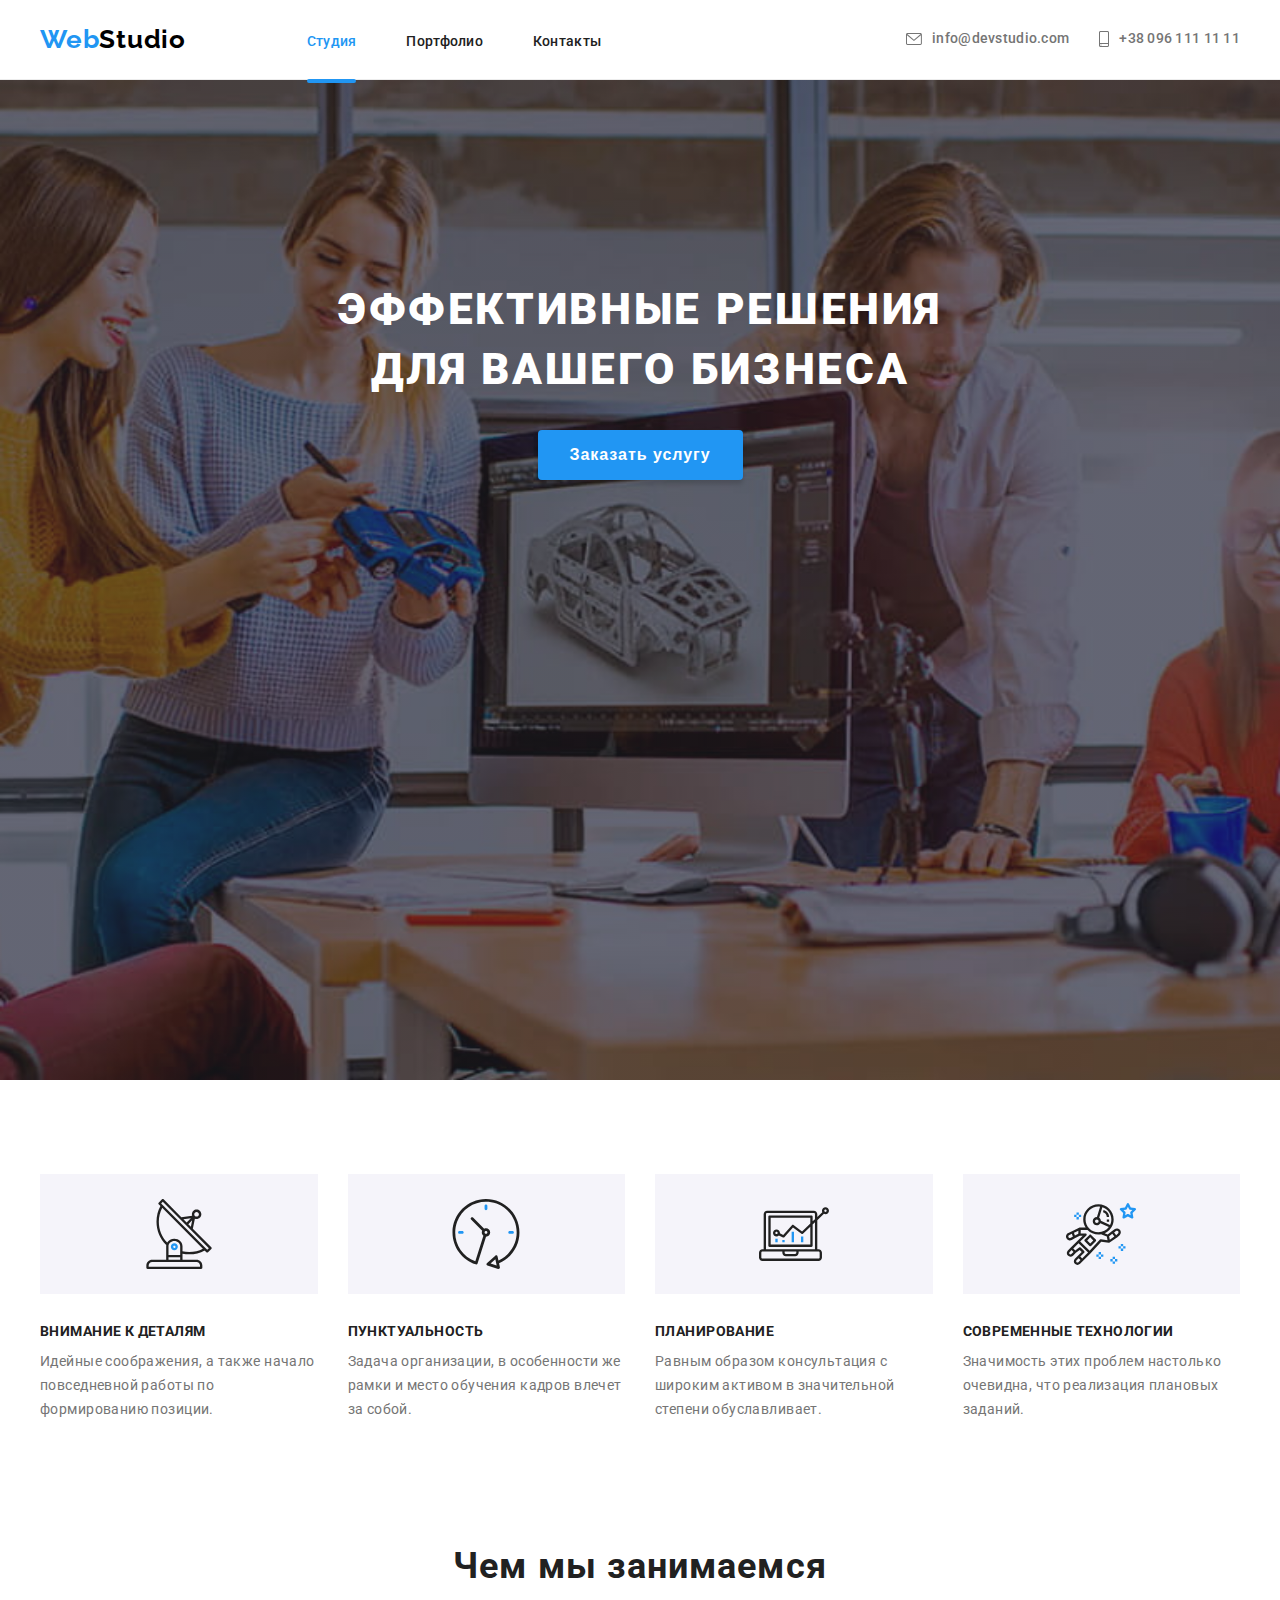
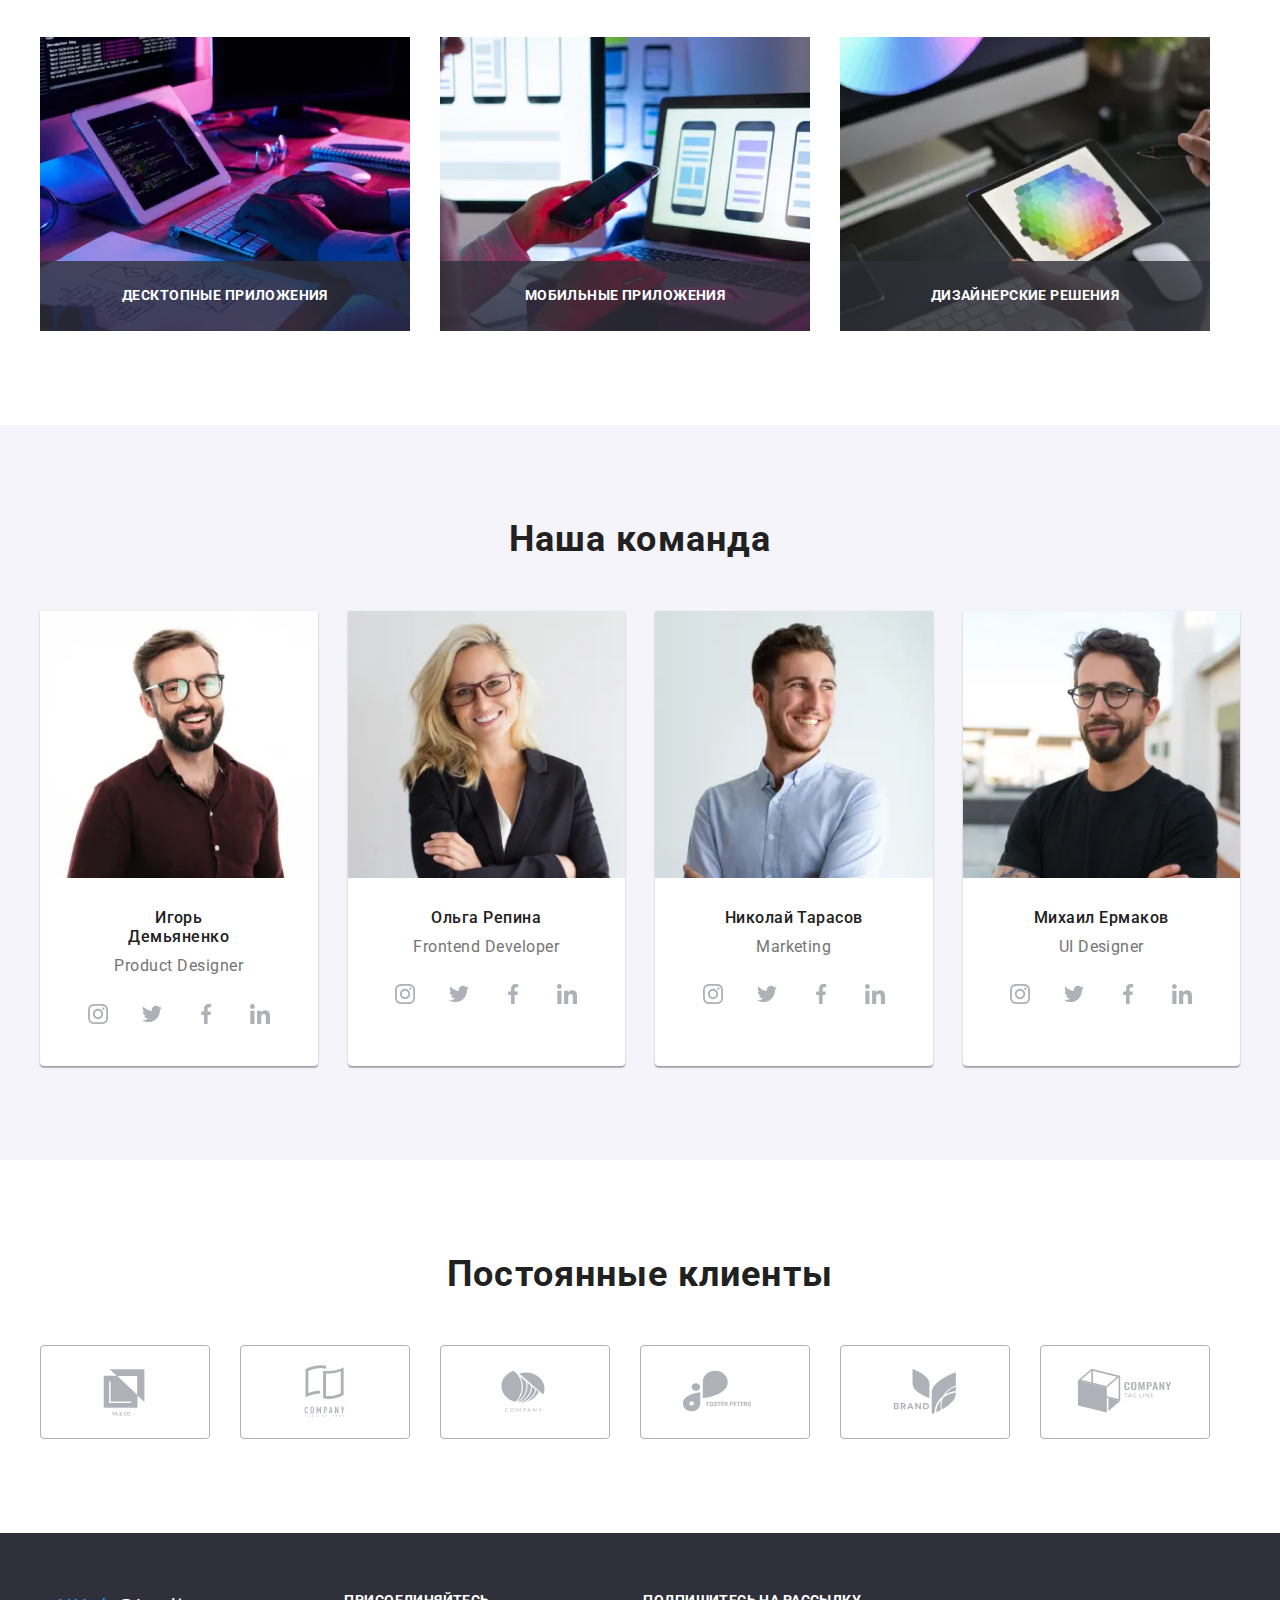
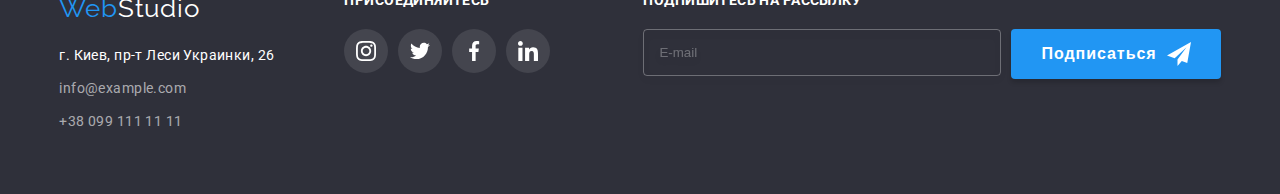
==== commit dc980bcf: ":herb:" ====
--- a/index.html
+++ b/index.html
@@ -231,7 +231,6 @@
                     srcset="./images/our-work/comp.jpg 1x, ./images/our-work/comp@2x.jpg 2x"
                     media="(min-width: 1200px)"
                     type="image/jpg"
-                    s
                   />
                   <img src="images/our-work/comp.jpg" alt="Computer" width="370" height="295" />
                 </picture>
--- a/css/main.min.css
+++ b/css/main.min.css
@@ -1,4 +1,4 @@
-.visually-hidden{position:absolute;width:1px;height:1px;margin:-1px;border:0;padding:0;white-space:nowrap;-webkit-clip-path:inset(100%);clip-path:inset(100%);clip:rect(0 0 0 0);overflow:hidden}.backdrop,.grid__box,.grid__text{width:100%;height:100%}body{background-color:#fff;color:#757575;font-family:Roboto,sans-serif}h1,h2,h3,p{margin:0}ul{list-style:none;padding:0;margin:0}img{display:block;max-width:100%;height:auto}a{text-decoration:none}button{cursor:pointer}.container{max-width:480px;padding:0 15px;margin:0 auto}@media screen and (min-width: 768px){.container{max-width:768px}}@media screen and (min-width: 1200px){.container{max-width:1200px}}.section{padding:60px 0}@media screen and (min-width: 1200px){.section{padding:94px 0}}.section__title{text-align:center;margin-bottom:50px;color:#212121;font-weight:700;font-size:36px;line-height:1.16;letter-spacing:0.03em}.page-header__container{display:-webkit-box;display:-ms-flexbox;display:flex;-webkit-box-align:center;-ms-flex-align:center;align-items:center;padding:15px;-webkit-box-pack:justify;-ms-flex-pack:justify;justify-content:space-between}@media screen and (min-width: 768px){.page-header__container{padding-top:26px;padding-bottom:26px}}.page-header{border-bottom:1px solid #ececec}.site-nav{position:relative}@media screen and (max-width: 767px){.site-nav{display:inline-block;margin-bottom:302px}}@media screen and (min-width: 768px){.site-nav{display:-webkit-box;display:-ms-flexbox;display:flex;margin-right:84px}}@media screen and (min-width: 1200px){.site-nav{margin-right:305px}}.site-nav__link{font-weight:500;font-size:14px;line-height:1.14;letter-spacing:.02em;color:#212121;-webkit-transition:color 250ms cubic-bezier(0.4, 0, 0.2, 1);transition:color 250ms cubic-bezier(0.4, 0, 0.2, 1)}.site-nav__link:hover,.site-nav__link:focus{color:#2196f3}@media screen and (max-width: 767px){.site-nav__link{font-weight:500;font-size:40px;line-height:1.18;letter-spacing:.02em;color:#212121}}@media screen and (min-width: 768px){.site-nav__link{line-height:1.14}}@media screen and (min-width: 1200px){.site-nav__link{font-weight:500;font-size:14px;line-height:1.14;letter-spacing:.02em}}.site-nav__link--active{color:#2196f3}@media screen and (max-width: 767px){.site-nav__link--active{font-weight:500;font-size:40px;line-height:1.18;letter-spacing:.02em}}@media screen and (min-width: 768px){.site-nav__link--active::after{display:inline-block;position:absolute;content:'';bottom:-34px;left:0;background-color:#2196f3;width:100%;height:4px;border-radius:2px;-webkit-transform:scale(1);transform:scale(1);-webkit-transition:-webkit-transform 250ms cubic-bezier(0.4, 0, 0.2, 1);transition:-webkit-transform 250ms cubic-bezier(0.4, 0, 0.2, 1);transition:transform 250ms cubic-bezier(0.4, 0, 0.2, 1);transition:transform 250ms cubic-bezier(0.4, 0, 0.2, 1), -webkit-transform 250ms cubic-bezier(0.4, 0, 0.2, 1)}}@media screen and (min-width: 1200px){.site-nav__link--active::after{bottom:-32px}}.site-nav__link--active:hover::after{-webkit-transform:scaleX(0.9);transform:scaleX(0.9)}.site-nav__item{position:relative;margin-right:0}.site-nav__item:not(:last-child){margin-right:50px}@media screen and (max-width: 767px){.site-nav__item:not(:last-child){margin-right:0;margin-bottom:32px}}.menu-button{position:relative;right:0;z-index:2;display:-webkit-inline-box;display:-ms-inline-flexbox;display:inline-flex;margin:0;padding:0;border:none;background-color:transparent;-webkit-transition:fill 250ms cubic-bezier(0.4, 0, 0.2, 1);transition:fill 250ms cubic-bezier(0.4, 0, 0.2, 1)}@media screen and (min-width: 768px){.menu-button{display:none}}.menu-button .mobile-menu__open{opacity:0;-webkit-transform:scale(0.3) rotate(90deg) translateY(100%);transform:scale(0.3) rotate(90deg) translateY(100%)}.menu-button.is-open .mobile-menu__open{opacity:1;-webkit-transform:scale(1) rotate(0) translateY(0);transform:scale(1) rotate(0) translateY(0);-webkit-transform-origin:center;transform-origin:center;-webkit-transition:opacity 400ms ease,+.visually-hidden{position:absolute;width:1px;height:1px;margin:-1px;border:0;padding:0;white-space:nowrap;-webkit-clip-path:inset(100%);clip-path:inset(100%);clip:rect(0 0 0 0);overflow:hidden}.backdrop,.grid__box,.grid__text{width:100%;height:100%}body{background-color:#fff;color:#757575;font-family:Roboto,sans-serif;font-weight:400;margin:0 auto}h1,h2,h3,p{margin:0}ul{list-style:none;padding:0;margin:0}img{display:block;max-width:100%;height:auto}a{text-decoration:none;cursor:pointer}button{cursor:pointer}.container{padding:0 15px;margin:0 auto}@media screen and (min-width: 768px){.container{max-width:768px}}@media screen and (min-width: 1200px){.container{max-width:1200px}}.section{padding:60px 0}@media screen and (min-width: 1200px){.section{padding:94px 0}}.section__title{text-align:center;color:#212121}@media screen and (max-width: 767px){.section__title{font-weight:700;font-size:28px;line-height:1.18;letter-spacing:.03em;margin-bottom:30px}}@media screen and (min-width: 768px){.section__title{font-weight:700;font-size:28px;line-height:1.18;letter-spacing:.03em;margin-bottom:30px}}@media screen and (min-width: 1200px){.section__title{margin-bottom:50px;font-weight:700;font-size:36px;line-height:1.16;letter-spacing:.03em}}.page-header{position:relative;z-index:0;border-bottom:1px solid #ececec}.page-header__container{display:-webkit-box;display:-ms-flexbox;display:flex;-webkit-box-align:center;-ms-flex-align:center;align-items:center;-webkit-box-pack:justify;-ms-flex-pack:justify;justify-content:space-between}@media screen and (max-width: 767px){.page-header__container{padding-top:15px;padding-bottom:15px}}@media screen and (min-width: 768px){.page-header__container{padding-top:20px;padding-bottom:20px}}@media screen and (min-width: 1200px){.page-header__container{padding-top:24px;padding-bottom:24px}}.site-nav{position:relative}@media screen and (max-width: 767px){.site-nav{display:inline-block;margin-bottom:302px}}@media screen and (min-width: 768px){.site-nav{display:-webkit-box;display:-ms-flexbox;display:flex;margin-right:84px}}@media screen and (min-width: 1200px){.site-nav{margin-right:305px}}.site-nav__link{font-weight:500;font-size:14px;line-height:1.14;letter-spacing:.02em;color:#212121;-webkit-transition:color 250ms cubic-bezier(0.4, 0, 0.2, 1);transition:color 250ms cubic-bezier(0.4, 0, 0.2, 1)}.site-nav__link:hover,.site-nav__link:focus{color:#2196f3}@media screen and (max-width: 767px){.site-nav__link{font-weight:500;font-size:40px;line-height:1.18;letter-spacing:.02em;color:#212121}}@media screen and (min-width: 768px){.site-nav__link{line-height:1.14}}@media screen and (min-width: 1200px){.site-nav__link{font-weight:500;font-size:14px;line-height:1.14;letter-spacing:.02em}}.site-nav__link--active{color:#2196f3}@media screen and (max-width: 767px){.site-nav__link--active{font-weight:500;font-size:40px;line-height:1.18;letter-spacing:.02em}}@media screen and (min-width: 768px){.site-nav__link--active::after{display:inline-block;position:absolute;content:'';bottom:-32px;left:0;background-color:#2196f3;width:100%;height:4px;border-radius:2px;-webkit-transform:scale(1);transform:scale(1);-webkit-transition:-webkit-transform 250ms cubic-bezier(0.4, 0, 0.2, 1);transition:-webkit-transform 250ms cubic-bezier(0.4, 0, 0.2, 1);transition:transform 250ms cubic-bezier(0.4, 0, 0.2, 1);transition:transform 250ms cubic-bezier(0.4, 0, 0.2, 1), -webkit-transform 250ms cubic-bezier(0.4, 0, 0.2, 1)}}@media screen and (min-width: 1200px){.site-nav__link--active::after{bottom:-32px}}.site-nav__link--active:hover::after{-webkit-transform:scaleX(0.9);transform:scaleX(0.9)}.site-nav__item{position:relative;margin-right:0}.site-nav__item:not(:last-child){margin-right:50px}@media screen and (max-width: 767px){.site-nav__item:not(:last-child){margin-right:0;margin-bottom:32px}}.menu-button{position:relative;right:0;z-index:2;display:-webkit-inline-box;display:-ms-inline-flexbox;display:inline-flex;margin:0;padding:0;border:none;background-color:transparent;margin-left:auto;margin-right:15px;-webkit-transition:fill 250ms cubic-bezier(0.4, 0, 0.2, 1);transition:fill 250ms cubic-bezier(0.4, 0, 0.2, 1)}@media screen and (min-width: 768px){.menu-button{display:none}}.menu-button .mobile-menu__open{opacity:0;-webkit-transform:scale(0.3) rotate(90deg) translateY(100%);transform:scale(0.3) rotate(90deg) translateY(100%)}.menu-button.is-open .mobile-menu__open{opacity:1;-webkit-transform:scale(1) rotate(0) translateY(0);transform:scale(1) rotate(0) translateY(0);-webkit-transform-origin:center;transform-origin:center;-webkit-transition:opacity 400ms ease,  -webkit-transform 400ms ease;transition:opacity 400ms ease,  -webkit-transform 400ms ease;transition:opacity 400ms ease,  transform 400ms ease;transition:opacity 400ms ease,@@ -8,7 +8,7 @@
  -webkit-transform 400ms ease 300ms;transition:opacity 400ms ease 300ms,  transform 400ms ease 300ms;transition:opacity 400ms ease 300ms,  transform 400ms ease 300ms,- -webkit-transform 400ms ease 300ms}@media screen and (max-width: 767px){.menu-button:hover,.menu-button:focus{fill:#2196f3}}.menu-icon{margin-right:15px}.icon-menu{z-index:2}.icon-close{z-index:1}.menu-container{background-color:#fff;padding:20px;font-size:20px;height:auto}@media screen and (max-width: 767px){.menu-container{display:none;position:absolute;top:0;left:0;width:100%;height:100%;padding:48px 40px}.menu-container.is-open{display:block}}@media screen and (min-width: 768px){.menu-container{display:-webkit-box;display:-ms-flexbox;display:flex;-webkit-box-pack:justify;-ms-flex-pack:justify;justify-content:space-between;-webkit-box-align:center;-ms-flex-align:center;align-items:center;-webkit-box-flex:1;-ms-flex-positive:1;flex-grow:1;padding:0}}.contacts{display:-webkit-box;display:-ms-flexbox;display:flex;margin-left:auto}@media screen and (max-width: 767px){.contacts{display:-webkit-inline-box;display:-ms-inline-flexbox;display:inline-flex;-ms-flex-wrap:wrap;flex-wrap:wrap}}@media screen and (min-width: 768px){.contacts{-webkit-box-orient:vertical;-webkit-box-direction:normal;-ms-flex-direction:column;flex-direction:column}}@media screen and (min-width: 1200px){.contacts{-webkit-box-orient:initial;-webkit-box-direction:initial;-ms-flex-direction:initial;flex-direction:initial}}.contacts__item:not(:last-child){margin-right:50px}@media screen and (min-width: 1200px){.contacts__item:not(:last-child){margin-right:30px}}@media screen and (max-width: 767px){.contacts__item:nth-child(1){-webkit-box-ordinal-group:3;-ms-flex-order:2;order:2}}@media screen and (max-width: 767px){.contacts__item:nth-child(2){-webkit-box-ordinal-group:2;-ms-flex-order:1;order:1}}.contacts__link{display:-webkit-box;display:-ms-flexbox;display:flex;-webkit-box-align:center;-ms-flex-align:center;align-items:center;font-weight:500;font-size:14px;line-height:1.4;letter-spacing:.02em;color:#757575;fill:#757575;margin-bottom:0;-webkit-transition:color 250ms cubic-bezier(0.4, 0, 0.2, 1),fill 250ms cubic-bezier(0.4, 0, 0.2, 1);transition:color 250ms cubic-bezier(0.4, 0, 0.2, 1),fill 250ms cubic-bezier(0.4, 0, 0.2, 1)}.contacts__link:hover,.contacts__link:focus{color:#2196f3;fill:#2196f3}@media screen and (max-width: 767px){.contacts__link{display:-webkit-inline-box;display:-ms-inline-flexbox;display:inline-flex;-ms-flex-wrap:wrap;flex-wrap:wrap}}@media screen and (min-width: 768px){.contacts__link{font-weight:500;font-size:12px;line-height:1.17;letter-spacing:.02em}}@media screen and (min-width: 1200px){.contacts__link{font-weight:500;font-size:14px;line-height:1.14;letter-spacing:.02em}}@media screen and (max-width: 767px){.contacts__link--tel{margin-bottom:32px;font-weight:500;font-size:34px;line-height:1.18;letter-spacing:0.02em;color:#2196f3}}@media screen and (max-width: 767px){.contacts__link--mail{font-weight:500;font-size:24px;line-height:1.17;letter-spacing:0.02em;color:#757575;margin-bottom:64px}}@media screen and (min-width: 768px){.contacts__link--mail{margin-bottom:10px}}@media screen and (min-width: 1200px){.contacts__link--mail{margin-bottom:0}}.contacts__logo{margin-right:10px}@media screen and (max-width: 767px){.contacts__logo{display:none}}@media screen and (max-width: 767px){.menu-social{display:-webkit-inline-box;display:-ms-inline-flexbox;display:inline-flex}}@media screen and (min-width: 768px){.menu-social{display:none}}@media screen and (max-width: 767px){.menu-social__item:not(:last-child){border-right:1px solid rgba(33,33,33,0.2);padding-right:10px}}@media screen and (max-width: 767px){.menu-social__item:not(:first-child){padding-left:10px}}@media screen and (max-width: 767px){.menu-social__link{font-weight:500;font-size:18px;line-height:1.22;letter-spacing:0.02em;color:#2196f3}}.logo{color:#000;font-family:Raleway,sans-serif;font-weight:700;font-size:24px;line-height:28px;letter-spacing:.03em}@media screen and (min-width: 768px){.logo{margin-right:88px;font-weight:700;font-size:24px;line-height:1.17;letter-spacing:.03em}}@media screen and (min-width: 1200px){.logo{margin-right:93px;font-weight:700;font-size:26px;line-height:1.19;letter-spacing:.03em}}.logo__icon{color:#2196f3}.hero{padding:118px 0;text-align:center;margin:0 auto;height:400px;background-color:#2f303a;background-image:-webkit-gradient(linear, left top, right top, from(rgba(47,48,58,0.4))),url("../images/mobile-hero/mobile-hero.jpg");background-image:linear-gradient(to right, rgba(47,48,58,0.4)),url("../images/mobile-hero/mobile-hero.jpg");background-repeat:no-repeat;background-position:center;background-size:cover}@media (min-device-pixel-ratio: 2), (-webkit-min-device-pixel-ratio: 2), (min-resolution: 192dpi), (min-resolution: 2dppx){.hero{background-image:-webkit-gradient(linear, left top, left bottom, from(rgba(47,48,58,0.4)), to(rgba(47,48,58,0.4))),url("../images/hero/mobile-hero@2x.jpg");background-image:linear-gradient(rgba(47,48,58,0.4), rgba(47,48,58,0.4)),url("../images/hero/mobile-hero@2x.jpg")}}@media screen and (min-width: 768px){.hero{background-image:-webkit-gradient(linear, left top, right top, from(rgba(47,48,58,0.4))),url("../images/hero/tablet-hero.jpg");background-image:linear-gradient(to right, rgba(47,48,58,0.4)),url("../images/hero/tablet-hero.jpg")}}@media screen and (min-width: 768px) and (min-device-pixel-ratio: 2), screen and (min-width: 768px) and (-webkit-min-device-pixel-ratio: 2), screen and (min-width: 768px) and (min-resolution: 192dpi), screen and (min-width: 768px) and (min-resolution: 2dppx){.hero{background-image:-webkit-gradient(linear, left top, left bottom, from(rgba(47,48,58,0.4)), to(rgba(47,48,58,0.4))),url("../images/hero/tablet-hero@2x.jpg");background-image:linear-gradient(rgba(47,48,58,0.4), rgba(47,48,58,0.4)),url("../images/hero/tablet-hero@2x.jpg")}}@media screen and (min-width: 1200px){.hero{padding:200px 0;height:600px;background-image:-webkit-gradient(linear, left top, right top, from(rgba(47,48,58,0.4)), to(rgba(47,48,58,0.4))),url("../images/hero/desktop-hero.jpg");background-image:linear-gradient(to right, rgba(47,48,58,0.4), rgba(47,48,58,0.4)),url("../images/hero/desktop-hero.jpg")}}@media screen and (min-width: 1200px) and (min-device-pixel-ratio: 2), screen and (min-width: 1200px) and (-webkit-min-device-pixel-ratio: 2), screen and (min-width: 1200px) and (min-resolution: 192dpi), screen and (min-width: 1200px) and (min-resolution: 2dppx){.hero{background-image:-webkit-gradient(linear, left top, left bottom, from(rgba(47,48,58,0.4)), to(rgba(47,48,58,0.4))),url("../images/hero/desktop-hero@2x.jpg");background-image:linear-gradient(rgba(47,48,58,0.4), rgba(47,48,58,0.4)),url("../images/hero/desktop-hero@2x.jpg")}}.hero__title{font-weight:900;font-size:26px;line-height:1.62;letter-spacing:.06em;text-align:center;text-transform:uppercase;margin-bottom:30px;color:#fff}@media screen and (min-width: 1200px){.hero__title{font-weight:900;font-size:44px;line-height:1.36;letter-spacing:.06em}}.hero__button{padding:10px 32px;min-width:200px;min-height:50px;-webkit-box-shadow:0px 4px 4px rgba(0,0,0,0.15);box-shadow:0px 4px 4px rgba(0,0,0,0.15);border-radius:4px;border:transparent;-webkit-box-align:center;-ms-flex-align:center;align-items:center;text-align:center;background-color:#2196f3;color:#fff;font-weight:700;font-size:16px;line-height:1.88;letter-spacing:.06em;-webkit-transition:background-color 250ms cubic-bezier(0.4, 0, 0.2, 1);transition:background-color 250ms cubic-bezier(0.4, 0, 0.2, 1)}.hero__button:hover,.hero__button:focus{background-color:#188ce8}.backdrop{visibility:visible;position:fixed;top:0;left:0;background-color:rgba(0,0,0,0.2);opacity:1;-webkit-transition:opacity 250ms cubic-bezier(0.4, 0, 0.2, 1),visibility 250ms cubic-bezier(0.4, 0, 0.2, 1);transition:opacity 250ms cubic-bezier(0.4, 0, 0.2, 1),visibility 250ms cubic-bezier(0.4, 0, 0.2, 1)}.backdrop.is-hidden{visibility:hidden;opacity:0;pointer-events:none}.modal-box{position:absolute;top:50%;left:50%;padding:40px;background-color:#fff;-webkit-box-shadow:0px 1px 3px rgba(0,0,0,0.12),0px 1px 1px rgba(0,0,0,0.14),0px 2px 1px rgba(0,0,0,0.2);box-shadow:0px 1px 3px rgba(0,0,0,0.12),0px 1px 1px rgba(0,0,0,0.14),0px 2px 1px rgba(0,0,0,0.2);border-radius:4px;-webkit-transform:translate(-50%, -50%) scale(1);transform:translate(-50%, -50%) scale(1);-webkit-transition:-webkit-transform 250ms cubic-bezier(0.4, 0, 0.2, 1);transition:-webkit-transform 250ms cubic-bezier(0.4, 0, 0.2, 1);transition:transform 250ms cubic-bezier(0.4, 0, 0.2, 1);transition:transform 250ms cubic-bezier(0.4, 0, 0.2, 1), -webkit-transform 250ms cubic-bezier(0.4, 0, 0.2, 1)}@media screen and (max-width: 767px){.modal-box{max-width:450px;width:100vw;max-height:609px;height:100vh}}@media screen and (min-width: 768px){.modal-box{width:450px;height:609px}}@media screen and (min-width: 1200px){.modal-box{width:528px;height:581px}}.backdrop.is-hidden .modal-box{-webkit-transform:translate(-50%, -50%) scale(0);transform:translate(-50%, -50%) scale(0)}.modal-box__btn{position:absolute;top:8px;right:8px;display:-webkit-box;display:-ms-flexbox;display:flex;-webkit-box-pack:center;-ms-flex-pack:center;justify-content:center;-webkit-box-align:center;-ms-flex-align:center;align-items:center;margin-left:auto;width:30px;height:30px;background-color:#fff;border:1px solid rgba(0,0,0,0.1);border-radius:50%}.modal-box__btn--close{fill:#000;-webkit-transition:fill 250ms cubic-bezier(0.4, 0, 0.2, 1);transition:fill 250ms cubic-bezier(0.4, 0, 0.2, 1)}.modal-box__btn--close:hover,.modal-box__btn--close:focus{fill:#2196f3}.modal-box__title{font-weight:700;font-size:20px;line-height:1.5;letter-spacing:.03em;color:#000;margin-bottom:12px;text-align:center}.modal-box__form{margin:0 auto;text-align:center}.modal-box__field{display:-webkit-box;display:-ms-flexbox;display:flex;-webkit-box-orient:vertical;-webkit-box-direction:normal;-ms-flex-direction:column;flex-direction:column;position:relative;margin-bottom:10px}.modal-box__label{margin-bottom:10px;text-align:start;font-weight:400;font-size:12px;line-height:1.17;letter-spacing:.01em;margin-bottom:4px;color:#757575}.modal-box__input{height:40px;padding:11px 12px 11px auto;border:1px solid rgba(33,33,33,0.2);-webkit-box-sizing:border-box;box-sizing:border-box;border-radius:4px;-webkit-transition:border-color 250ms transition-timing-function,+ -webkit-transform 400ms ease 300ms}@media screen and (max-width: 767px){.menu-button:hover,.menu-button:focus{fill:#2196f3}}.mobile-menu{position:relative}.mobile-menu__open{z-index:2}.mobile-menu__close{z-index:1}.menu-container{background-color:#fff;padding:20px;font-size:20px}@media screen and (max-width: 767px){.menu-container{position:fixed;top:0;left:0;width:100%;height:100vh;padding:48px 40px;display:-webkit-box;display:-ms-flexbox;display:flex;-webkit-box-orient:vertical;-webkit-box-direction:normal;-ms-flex-direction:column;flex-direction:column;opacity:0;-webkit-transform:translateY(100%);transform:translateY(100%);-webkit-transition:opacity 250ms cubic-bezier(0.4, 0, 0.2, 1),-webkit-transform 250ms cubic-bezier(0.4, 0, 0.2, 1);transition:opacity 250ms cubic-bezier(0.4, 0, 0.2, 1),-webkit-transform 250ms cubic-bezier(0.4, 0, 0.2, 1);transition:transform 250ms cubic-bezier(0.4, 0, 0.2, 1),opacity 250ms cubic-bezier(0.4, 0, 0.2, 1);transition:transform 250ms cubic-bezier(0.4, 0, 0.2, 1),opacity 250ms cubic-bezier(0.4, 0, 0.2, 1),-webkit-transform 250ms cubic-bezier(0.4, 0, 0.2, 1)}.menu-container.is-open{opacity:1;-webkit-transform:translateY(0);transform:translateY(0)}}@media screen and (min-width: 768px){.menu-container{display:-webkit-box;display:-ms-flexbox;display:flex;-webkit-box-pack:justify;-ms-flex-pack:justify;justify-content:space-between;-webkit-box-align:center;-ms-flex-align:center;align-items:center;-webkit-box-flex:1;-ms-flex-positive:1;flex-grow:1;padding:0}}.contacts{display:-webkit-box;display:-ms-flexbox;display:flex;margin-left:auto}@media screen and (max-width: 767px){.contacts{display:-webkit-inline-box;display:-ms-inline-flexbox;display:inline-flex;-ms-flex-wrap:wrap;flex-wrap:wrap}}@media screen and (min-width: 768px){.contacts{-webkit-box-orient:vertical;-webkit-box-direction:normal;-ms-flex-direction:column;flex-direction:column}}@media screen and (min-width: 1200px){.contacts{-webkit-box-orient:initial;-webkit-box-direction:initial;-ms-flex-direction:initial;flex-direction:initial}}.contacts__item:not(:last-child){margin-right:50px}@media screen and (min-width: 768px) and (max-width: 1199px){.contacts__item:not(:last-child){margin-right:0}}@media screen and (min-width: 1200px){.contacts__item:not(:last-child){margin-right:30px}}@media screen and (max-width: 767px){.contacts__item:nth-child(1){-webkit-box-ordinal-group:3;-ms-flex-order:2;order:2}}@media screen and (max-width: 767px){.contacts__item:nth-child(2){-webkit-box-ordinal-group:2;-ms-flex-order:1;order:1}}.contacts__link{display:-webkit-box;display:-ms-flexbox;display:flex;-webkit-box-align:center;-ms-flex-align:center;align-items:center;font-weight:500;font-size:14px;line-height:1.4;letter-spacing:.02em;color:#757575;fill:#757575;margin-bottom:0;-webkit-transition:color 250ms cubic-bezier(0.4, 0, 0.2, 1),fill 250ms cubic-bezier(0.4, 0, 0.2, 1);transition:color 250ms cubic-bezier(0.4, 0, 0.2, 1),fill 250ms cubic-bezier(0.4, 0, 0.2, 1)}.contacts__link:hover,.contacts__link:focus{color:#2196f3;fill:#2196f3}@media screen and (max-width: 767px){.contacts__link{display:-webkit-inline-box;display:-ms-inline-flexbox;display:inline-flex;-ms-flex-wrap:wrap;flex-wrap:wrap}}@media screen and (min-width: 768px){.contacts__link{font-weight:500;font-size:12px;line-height:1.17;letter-spacing:.02em}}@media screen and (min-width: 1200px){.contacts__link{font-weight:500;font-size:14px;line-height:1.14;letter-spacing:.02em}}@media screen and (max-width: 767px){.contacts__link--tel{margin-bottom:32px;font-weight:500;font-size:34px;line-height:1.18;letter-spacing:0.02em;color:#2196f3}}@media screen and (max-width: 767px){.contacts__link--mail{font-weight:500;font-size:24px;line-height:1.17;letter-spacing:0.02em;color:#757575;margin-bottom:64px}}@media screen and (min-width: 768px){.contacts__link--mail{margin-bottom:10px}}@media screen and (min-width: 1200px){.contacts__link--mail{margin-bottom:0}}.contacts__logo{margin-right:10px}@media screen and (max-width: 767px){.contacts__logo{display:none}}@media screen and (max-width: 767px){.menu-social{display:-webkit-inline-box;display:-ms-inline-flexbox;display:inline-flex}}@media screen and (min-width: 768px){.menu-social{display:none}}@media screen and (max-width: 767px){.menu-social__item:not(:last-child){border-right:1px solid rgba(33,33,33,0.2);padding-right:10px}}@media screen and (max-width: 767px){.menu-social__item:not(:first-child){padding-left:10px}}@media screen and (max-width: 767px){.menu-social__link{font-weight:500;font-size:18px;line-height:1.22;letter-spacing:0.02em;color:#2196f3}}.logo{color:#000;font-family:Raleway,sans-serif;font-weight:700;font-size:24px;line-height:28px;letter-spacing:.03em}@media screen and (min-width: 768px){.logo{margin-right:88px;font-weight:700;font-size:24px;line-height:1.17;letter-spacing:.03em}}@media screen and (min-width: 1200px){.logo{margin-right:93px;font-weight:700;font-size:26px;line-height:1.19;letter-spacing:.03em}}.logo__icon{color:#2196f3}.hero{padding:118px 0;text-align:center;margin:0 auto;height:400px;background-color:#2f303a;background-image:-webkit-gradient(linear, left top, right top, from(rgba(47,48,58,0.4))),url("../images/mobile-hero/mobile-hero.jpg");background-image:linear-gradient(to right, rgba(47,48,58,0.4)),url("../images/mobile-hero/mobile-hero.jpg");background-repeat:no-repeat;background-position:center;background-size:cover}@media (min-device-pixel-ratio: 2), (-webkit-min-device-pixel-ratio: 2), (min-resolution: 192dpi), (min-resolution: 2dppx){.hero{background-image:-webkit-gradient(linear, left top, left bottom, from(rgba(47,48,58,0.4)), to(rgba(47,48,58,0.4))),url("../images/hero/mobile-hero@2x.jpg");background-image:linear-gradient(rgba(47,48,58,0.4), rgba(47,48,58,0.4)),url("../images/hero/mobile-hero@2x.jpg")}}@media screen and (min-width: 768px){.hero{background-image:-webkit-gradient(linear, left top, right top, from(rgba(47,48,58,0.4))),url("../images/hero/tablet-hero.jpg");background-image:linear-gradient(to right, rgba(47,48,58,0.4)),url("../images/hero/tablet-hero.jpg")}}@media screen and (min-width: 768px) and (min-device-pixel-ratio: 2), screen and (min-width: 768px) and (-webkit-min-device-pixel-ratio: 2), screen and (min-width: 768px) and (min-resolution: 192dpi), screen and (min-width: 768px) and (min-resolution: 2dppx){.hero{background-image:-webkit-gradient(linear, left top, left bottom, from(rgba(47,48,58,0.4)), to(rgba(47,48,58,0.4))),url("../images/hero/tablet-hero@2x.jpg");background-image:linear-gradient(rgba(47,48,58,0.4), rgba(47,48,58,0.4)),url("../images/hero/tablet-hero@2x.jpg")}}@media screen and (min-width: 1200px){.hero{padding:200px 0;height:600px;background-image:-webkit-gradient(linear, left top, right top, from(rgba(47,48,58,0.4)), to(rgba(47,48,58,0.4))),url("../images/hero/desktop-hero.jpg");background-image:linear-gradient(to right, rgba(47,48,58,0.4), rgba(47,48,58,0.4)),url("../images/hero/desktop-hero.jpg")}}@media screen and (min-width: 1200px) and (min-device-pixel-ratio: 2), screen and (min-width: 1200px) and (-webkit-min-device-pixel-ratio: 2), screen and (min-width: 1200px) and (min-resolution: 192dpi), screen and (min-width: 1200px) and (min-resolution: 2dppx){.hero{background-image:-webkit-gradient(linear, left top, left bottom, from(rgba(47,48,58,0.4)), to(rgba(47,48,58,0.4))),url("../images/hero/desktop-hero@2x.jpg");background-image:linear-gradient(rgba(47,48,58,0.4), rgba(47,48,58,0.4)),url("../images/hero/desktop-hero@2x.jpg")}}.hero__title{font-weight:900;font-size:26px;line-height:1.62;letter-spacing:.06em;text-align:center;text-transform:uppercase;margin-bottom:30px;color:#fff}@media screen and (min-width: 1200px){.hero__title{font-weight:900;font-size:44px;line-height:1.36;letter-spacing:.06em}}.hero__button{padding:10px 32px;min-width:200px;min-height:50px;-webkit-box-shadow:0px 4px 4px rgba(0,0,0,0.15);box-shadow:0px 4px 4px rgba(0,0,0,0.15);border-radius:4px;border:transparent;-webkit-box-align:center;-ms-flex-align:center;align-items:center;text-align:center;background-color:#2196f3;color:#fff;font-weight:700;font-size:16px;line-height:1.88;letter-spacing:.06em;-webkit-transition:background-color 250ms cubic-bezier(0.4, 0, 0.2, 1);transition:background-color 250ms cubic-bezier(0.4, 0, 0.2, 1)}.hero__button:hover,.hero__button:focus{background-color:#188ce8}.backdrop{visibility:visible;position:fixed;top:0;left:0;background-color:rgba(0,0,0,0.2);opacity:1;-webkit-transition:opacity 250ms cubic-bezier(0.4, 0, 0.2, 1),visibility 250ms cubic-bezier(0.4, 0, 0.2, 1);transition:opacity 250ms cubic-bezier(0.4, 0, 0.2, 1),visibility 250ms cubic-bezier(0.4, 0, 0.2, 1)}.backdrop.is-hidden{visibility:hidden;opacity:0;pointer-events:none}.modal-box{position:absolute;top:50%;left:50%;padding:40px;background-color:#fff;-webkit-box-shadow:0px 1px 3px rgba(0,0,0,0.12),0px 1px 1px rgba(0,0,0,0.14),0px 2px 1px rgba(0,0,0,0.2);box-shadow:0px 1px 3px rgba(0,0,0,0.12),0px 1px 1px rgba(0,0,0,0.14),0px 2px 1px rgba(0,0,0,0.2);border-radius:4px;-webkit-transform:translate(-50%, -50%) scale(1);transform:translate(-50%, -50%) scale(1);-webkit-transition:-webkit-transform 250ms cubic-bezier(0.4, 0, 0.2, 1);transition:-webkit-transform 250ms cubic-bezier(0.4, 0, 0.2, 1);transition:transform 250ms cubic-bezier(0.4, 0, 0.2, 1);transition:transform 250ms cubic-bezier(0.4, 0, 0.2, 1), -webkit-transform 250ms cubic-bezier(0.4, 0, 0.2, 1)}@media screen and (max-width: 767px){.modal-box{max-width:450px;width:100vw;max-height:609px;height:100vh}}@media screen and (min-width: 768px){.modal-box{width:450px;height:609px}}@media screen and (min-width: 1200px){.modal-box{width:528px;height:581px}}.backdrop.is-hidden .modal-box{-webkit-transform:translate(-50%, -50%) scale(0);transform:translate(-50%, -50%) scale(0)}.modal-box__btn{position:absolute;top:8px;right:8px;display:-webkit-box;display:-ms-flexbox;display:flex;-webkit-box-pack:center;-ms-flex-pack:center;justify-content:center;-webkit-box-align:center;-ms-flex-align:center;align-items:center;margin-left:auto;width:30px;height:30px;background-color:#fff;border:1px solid rgba(0,0,0,0.1);border-radius:50%}.modal-box__btn--close{fill:#000;-webkit-transition:fill 250ms cubic-bezier(0.4, 0, 0.2, 1);transition:fill 250ms cubic-bezier(0.4, 0, 0.2, 1)}.modal-box__btn--close:hover,.modal-box__btn--close:focus{fill:#2196f3}.modal-box__title{font-weight:700;font-size:20px;line-height:1.5;letter-spacing:.03em;color:#000;margin-bottom:12px;text-align:center}.modal-box__form{margin:0 auto;text-align:center}.modal-box__field{display:-webkit-box;display:-ms-flexbox;display:flex;-webkit-box-orient:vertical;-webkit-box-direction:normal;-ms-flex-direction:column;flex-direction:column;position:relative;margin-bottom:10px}.modal-box__label{margin-bottom:10px;text-align:start;font-weight:400;font-size:12px;line-height:1.17;letter-spacing:.01em;margin-bottom:4px;color:#757575}.modal-box__input{height:40px;padding:11px 12px 11px auto;border:1px solid rgba(33,33,33,0.2);-webkit-box-sizing:border-box;box-sizing:border-box;border-radius:4px;-webkit-transition:border-color 250ms transition-timing-function,  outline 250ms transition-timing-function;transition:border-color 250ms transition-timing-function,- outline 250ms transition-timing-function}.modal-box__input:focus,.modal-box__input:focus+.modal-box__icon{fill:#2196f3;border-color:#2196f3;outline:none}.modal-box__icon{position:absolute;top:50%;left:12px;fill:#212121;-webkit-transition:fill 250ms cubic-bezier(0.4, 0, 0.2, 1);transition:fill 250ms cubic-bezier(0.4, 0, 0.2, 1)}.textarea{display:-webkit-box;display:-ms-flexbox;display:flex;-webkit-box-orient:vertical;-webkit-box-direction:normal;-ms-flex-direction:column;flex-direction:column;position:relative;margin-bottom:20px}.textarea__field{padding:12px 16px;border:1px solid rgba(33,33,33,0.2);-webkit-box-sizing:border-box;box-sizing:border-box;border-radius:4px;resize:none;-webkit-transition:border-color 250ms cubic-bezier(0.4, 0, 0.2, 1),outline 250ms cubic-bezier(0.4, 0, 0.2, 1);transition:border-color 250ms cubic-bezier(0.4, 0, 0.2, 1),outline 250ms cubic-bezier(0.4, 0, 0.2, 1)}.textarea__field:focus{border-color:#2196f3;outline:none}.textarea__field::-webkit-input-placeholder{font-size:12px;line-height:1.14;letter-spacing:0.01em;color:rgba(117,117,117,0.5);-webkit-transition:color 250ms transition-timing-function;transition:color 250ms transition-timing-function}.textarea__field:-ms-input-placeholder{font-size:12px;line-height:1.14;letter-spacing:0.01em;color:rgba(117,117,117,0.5);-webkit-transition:color 250ms transition-timing-function;transition:color 250ms transition-timing-function}.textarea__field::-ms-input-placeholder{font-size:12px;line-height:1.14;letter-spacing:0.01em;color:rgba(117,117,117,0.5);-webkit-transition:color 250ms transition-timing-function;transition:color 250ms transition-timing-function}.textarea__field::placeholder{font-size:12px;line-height:1.14;letter-spacing:0.01em;color:rgba(117,117,117,0.5);-webkit-transition:color 250ms transition-timing-function;transition:color 250ms transition-timing-function}.textarea__field::-webkit-input-placeholder:focus::-webkit-input-placeholder{color:#2196f3}.textarea__field:-ms-input-placeholder:focus:-ms-input-placeholder{color:#2196f3}.textarea__field::-ms-input-placeholder:focus::-ms-input-placeholder{color:#2196f3}.textarea__field::placeholder:focus::placeholder{color:#2196f3}.modal-policy{display:-webkit-box;display:-ms-flexbox;display:flex;-webkit-box-pack:center;-ms-flex-pack:center;justify-content:center;margin-bottom:30px;padding:0}.modal-policy__label{display:-webkit-inline-box;display:-ms-inline-flexbox;display:inline-flex;-webkit-box-align:center;-ms-flex-align:center;align-items:center}.modal-policy__check{display:inline-block;margin-right:8px;width:16px;height:15px;border:2px solid #212121;border-radius:2px;-webkit-transform:scale(0.9);transform:scale(0.9);-webkit-transition:background-color 250ms cubic-bezier(0.4, 0, 0.2, 1),border-color 250ms cubic-bezier(0.4, 0, 0.2, 1),-webkit-transform 250ms cubic-bezier(0.4, 0, 0.2, 1);transition:background-color 250ms cubic-bezier(0.4, 0, 0.2, 1),border-color 250ms cubic-bezier(0.4, 0, 0.2, 1),-webkit-transform 250ms cubic-bezier(0.4, 0, 0.2, 1);transition:transform 250ms cubic-bezier(0.4, 0, 0.2, 1),background-color 250ms cubic-bezier(0.4, 0, 0.2, 1),border-color 250ms cubic-bezier(0.4, 0, 0.2, 1);transition:transform 250ms cubic-bezier(0.4, 0, 0.2, 1),background-color 250ms cubic-bezier(0.4, 0, 0.2, 1),border-color 250ms cubic-bezier(0.4, 0, 0.2, 1),-webkit-transform 250ms cubic-bezier(0.4, 0, 0.2, 1)}.modal-policy__input:checked+.modal-policy__check{background-color:#2196f3;border-color:#2196f3;background-image:url(../images/icon-check.svg);background-size:contain;background-origin:border-box;-webkit-transform:scale(1);transform:scale(1)}.modal-policy__text{font-weight:400;font-size:12px;line-height:1.17;letter-spacing:.03em;color:#757575}@media screen and (min-width: 1200px){.modal-policy__text{font-weight:400;font-size:14px;line-height:1.71;letter-spacing:.03em}}.modal-policy__agreement{position:relative;text-decoration:none;color:#2196f3;font-weight:400;font-size:12px;line-height:1.17;letter-spacing:.03em}@media screen and (min-width: 1200px){.modal-policy__agreement{font-weight:400;font-size:14px;line-height:1.71;letter-spacing:.03em}}.modal-policy__agreement::after{position:absolute;content:'';top:14.5px;left:0;width:100%;height:1px;background-color:#2196f3}.modal__submit{min-width:200px;height:50px;padding:10px 55px;background-color:#2196f3;-webkit-box-shadow:0px 4px 4px rgba(0,0,0,0.15);box-shadow:0px 4px 4px rgba(0,0,0,0.15);border-radius:4px;border-style:none;font-weight:700;font-size:16px;line-height:1.88;letter-spacing:.06em;-webkit-box-align:center;-ms-flex-align:center;align-items:center;text-align:center;color:#fff;-webkit-transition:background-color 250ms cubic-bezier(0.4, 0, 0.2, 1);transition:background-color 250ms cubic-bezier(0.4, 0, 0.2, 1)}.modal__submit:hover,.modal__submit:focus{background-color:#188ce8}.feature{display:-webkit-box;display:-ms-flexbox;display:flex;-ms-flex-wrap:wrap;flex-wrap:wrap}.feature__item{margin-bottom:30px}@media screen and (min-width: 768px){.feature__item{-ms-flex-preferred-size:calc((100% - 30px) / 2);flex-basis:calc((100% - 30px) / 2)}}@media screen and (min-width: 1200px){.feature__item{margin-right:30px;-ms-flex-preferred-size:calc((100% - 90px) / 4);flex-basis:calc((100% - 90px) / 4)}.feature__item:last-child{margin-right:0}}@media screen and (min-width: 768px) and (max-width: 1199px){.feature__item:nth-child(2n+1){margin-right:30px}}@media screen and (min-width: 768px) and (max-width: 1199px){.feature__item:nth-child(3){margin-bottom:0}}@media screen and (min-width: 768px) and (max-width: 1199px){.feature__item:nth-child(4){margin-bottom:0}}.feature__box{display:-webkit-box;display:-ms-flexbox;display:flex;-webkit-box-pack:center;-ms-flex-pack:center;justify-content:center;-webkit-box-align:center;-ms-flex-align:center;align-items:center;margin-bottom:30px;background-color:#f5f4fa;height:120px}.feature__title{text-align:center;font-weight:700;font-size:14px;line-height:1.14;letter-spacing:.03em;text-transform:uppercase;color:#212121;margin-bottom:10px;margin-top:0;text-transform:uppercase}@media screen and (min-width: 768px){.feature__title{text-align:start}}@media screen and (min-width: 1200px){.feature__title{color:#212121}}.feature__text{font-weight:400;font-size:14px;line-height:1.71;letter-spacing:.03em;color:#757575}.section--padding-top{padding-top:0}@media screen and (max-width: 1199px){.section--padding-top{display:none}}.work{display:-webkit-box;display:-ms-flexbox;display:flex;-ms-flex-wrap:wrap;flex-wrap:wrap}.work__item:not(:last-child){margin-right:30px}.work__thumb{position:relative}.work__text{display:-webkit-box;display:-ms-flexbox;display:flex;-webkit-box-pack:center;-ms-flex-pack:center;justify-content:center;-webkit-box-align:center;-ms-flex-align:center;align-items:center;position:absolute;bottom:0;left:0;width:100%;height:70px;text-align:center;font-weight:700;font-size:14px;line-height:1.14;letter-spacing:0.03em;text-transform:uppercase;color:#fff;background-color:rgba(47,48,58,0.8)}.section--other-bgc{background-color:#f5f4fa}@media screen and (min-width: 768px){.comand{display:-webkit-box;display:-ms-flexbox;display:flex;-ms-flex-wrap:wrap;flex-wrap:wrap;-webkit-box-pack:center;-ms-flex-pack:center;justify-content:center}}.comand__items{background-color:#fff;-webkit-box-shadow:0px 1px 3px rgba(0,0,0,0.12),0px 1px 1px rgba(0,0,0,0.14),0px 2px 1px rgba(0,0,0,0.2);box-shadow:0px 1px 3px rgba(0,0,0,0.12),0px 1px 1px rgba(0,0,0,0.14),0px 2px 1px rgba(0,0,0,0.2);border-radius:0px 0px 4px 4px}@media screen and (max-width: 767px){.comand__items{margin-bottom:30px}}@media screen and (min-width: 768px) and (max-width: 1199px){.comand__items{width:calc((100% - 30px) / 2)}.comand__items:not(:nth-child(2n)){margin-right:30px}.comand__items:not(:nth-last-child(-n+2)){margin-bottom:30px}}@media screen and (min-width: 1200px){.comand__items{-ms-flex-preferred-size:calc((100% - 3 * 30px) / 4);flex-basis:calc((100% - 3 * 30px) / 4)}.comand__items:not(:last-child){margin-right:30px}}.avatar{padding:30px 32px}.avatar__title{font-weight:500;font-size:16px;line-height:1.19;letter-spacing:.03em;text-align:center;margin-bottom:10px;color:#212121}.avatar__text{text-align:center;margin-bottom:16px;font-weight:400;font-size:16px;line-height:1.19;letter-spacing:.03em}.comand-social{display:-webkit-box;display:-ms-flexbox;display:flex;-webkit-box-align:center;-ms-flex-align:center;align-items:center;-webkit-box-pack:center;-ms-flex-pack:center;justify-content:center;padding:0;margin:0}.comand-social__item:not(:last-child){margin-right:10px}.comand-social__link{display:-webkit-box;display:-ms-flexbox;display:flex;-webkit-box-pack:center;-ms-flex-pack:center;justify-content:center;-webkit-box-align:center;-ms-flex-align:center;align-items:center;width:44px;height:44px;border-radius:50%;color:#afb1b8;-webkit-transition:background-color 250ms cubic-bezier(0.4, 0, 0.2, 1),color 250ms cubic-bezier(0.4, 0, 0.2, 1);transition:background-color 250ms cubic-bezier(0.4, 0, 0.2, 1),color 250ms cubic-bezier(0.4, 0, 0.2, 1)}.comand-social__link:hover,.comand-social__link:focus{background-color:#2196f3;color:#fff}.comand-social__icon{fill:currentColor}.section--text-align{text-align:center}.clients{display:-webkit-box;display:-ms-flexbox;display:flex;-ms-flex-wrap:wrap;flex-wrap:wrap;padding:0;margin:0}@media screen and (max-width: 767px){.clients__item{-ms-flex-preferred-size:calc((100% - 60px) / 2);flex-basis:calc((100% - 60px) / 2);margin-right:30px}.clients__item:not(:nth-child(2n)){margin-right:30px}.clients__item:not(:nth-last-child(-n+2)){margin-bottom:30px}}@media screen and (min-width: 768px) and (max-width: 1199px){.clients__item{-ms-flex-preferred-size:calc((100% - 90px) / 3);flex-basis:calc((100% - 90px) / 3);margin-right:30px}.clients__item:not(:nth-child(3n)){margin-right:30px}.clients__item:not(:nth-last-child(-n+3)){margin-bottom:30px}}@media screen and (min-width: 1200px){.clients__item{-ms-flex-preferred-size:calc((100% - 180px) / 6);flex-basis:calc((100% - 180px) / 6);margin-bottom:0}}.clients__item:not(:last-child){margin-right:30px}.clients__link{display:-webkit-box;display:-ms-flexbox;display:flex;-webkit-box-pack:center;-ms-flex-pack:center;justify-content:center;-webkit-box-align:center;-ms-flex-align:center;align-items:center;height:92px;border:1px solid #afb1b8;border-radius:4px;color:#afb1b8;-webkit-transition:color 250ms cubic-bezier(0.4, 0, 0.2, 1),border 250ms cubic-bezier(0.4, 0, 0.2, 1);transition:color 250ms cubic-bezier(0.4, 0, 0.2, 1),border 250ms cubic-bezier(0.4, 0, 0.2, 1)}.clients__link:hover,.clients__link:focus{color:#2196f3;border:1px solid #2196f3}.clients__img{fill:currentColor}.page-footer{padding:60px 0;background-color:#2f303a}@media screen and (min-width: 1200px){.page-footer{-webkit-box-align:baseline;-ms-flex-align:baseline;align-items:baseline;display:-webkit-box;display:-ms-flexbox;display:flex}}.page-footer--bgc{text-align:center}@media screen and (min-width: 768px){.page-footer--bgc{display:-webkit-box;display:-ms-flexbox;display:flex;-ms-flex-wrap:wrap;flex-wrap:wrap;-webkit-box-pack:center;-ms-flex-pack:center;justify-content:center}}@media screen and (min-width: 768px) and (max-width: 1199px){.wrapper{margin-right:165px;margin-bottom:60px}}@media screen and (min-width: 1200px){.wrapper{margin-right:70px;text-align:start}}.wrapper__logo{display:inline-block;margin-bottom:20px;color:#fff;font-family:Raleway,sans-serif;font-weight:400;font-size:26px;line-height:1.19;letter-spacing:.03em}.wrapper__icon{color:#2196f3}@media screen and (max-width: 767px){.addres{margin-bottom:60px}}.addres__items{margin-bottom:9px}.addres__items:last-child{margin-bottom:0px}.addres__link{font-style:normal;color:#fff;background-color:#2f303a;font-weight:400;font-size:14px;line-height:1.71;letter-spacing:.03em}.addres__contacts{font-style:normal;color:rgba(255,255,255,0.6);background-color:#2f303a;font-weight:400;font-size:14px;line-height:1.71;letter-spacing:.03em;-webkit-transition:color 250ms cubic-bezier(0.4, 0, 0.2, 1);transition:color 250ms cubic-bezier(0.4, 0, 0.2, 1)}.addres__contacts:hover,.addres__contacts:focus{color:#2196f3}.accede{margin-bottom:60px}@media screen and (min-width: 1200px){.accede{margin-right:93px}}.accede__title{font-weight:700;font-size:14px;line-height:1.14;letter-spacing:.03em;text-transform:uppercase;color:#fff;margin-bottom:20px}@media screen and (min-width: 1200px){.accede__title{margin-bottom:20px;text-align:start}}.social{display:-webkit-box;display:-ms-flexbox;display:flex;-webkit-box-pack:center;-ms-flex-pack:center;justify-content:center;padding:0;margin:0}.social__item:not(:last-child){margin-right:10px}.social__link{display:-webkit-box;display:-ms-flexbox;display:flex;-webkit-box-pack:center;-ms-flex-pack:center;justify-content:center;-webkit-box-align:center;-ms-flex-align:center;align-items:center;width:44px;height:44px;border-radius:50%;background-color:rgba(255,255,255,0.1);color:#fff;-webkit-transition:background-color 250ms cubic-bezier(0.4, 0, 0.2, 1);transition:background-color 250ms cubic-bezier(0.4, 0, 0.2, 1)}.social__link:hover,.social__link:focus{background-color:#2196f3}.social__logo{fill:currentColor}.subscribe__title{margin-bottom:20px;font-weight:700;font-size:14px;line-height:1.14;letter-spacing:.03em;text-transform:uppercase;color:#fff}@media screen and (min-width: 1200px){.subscribe__title{text-align:start}}@media screen and (min-width: 1200px){.form--position{position:relative;display:-webkit-box;display:-ms-flexbox;display:flex;margin:0 auto}}.form__field{display:-webkit-box;display:-ms-flexbox;display:flex;-webkit-box-orient:vertical;-webkit-box-direction:normal;-ms-flex-direction:column;flex-direction:column;margin-bottom:20px}@media screen and (min-width: 768px) and (max-width: 1199px){.form__field{width:450px}}@media screen and (min-width: 1200px){.form__field{position:relative;display:-webkit-box;display:-ms-flexbox;display:flex;-webkit-box-orient:vertical;-webkit-box-direction:normal;-ms-flex-direction:column;flex-direction:column;height:50px;margin-right:10px}}.form__input{margin:0;padding:15px;background-color:inherit;color:#fff;border:1px solid rgba(255,255,255,0.3);-webkit-box-sizing:border-box;box-sizing:border-box;-webkit-filter:drop-shadow(0px 4px 4px rgba(0,0,0,0.15));filter:drop-shadow(0px 4px 4px rgba(0,0,0,0.15));border-radius:4px;-webkit-transition:border-color 250ms cubic-bezier(0.4, 0, 0.2, 1),outline 250ms cubic-bezier(0.4, 0, 0.2, 1);transition:border-color 250ms cubic-bezier(0.4, 0, 0.2, 1),outline 250ms cubic-bezier(0.4, 0, 0.2, 1)}.form__input:hover,.form__input:focus{border-color:rgba(255,255,255,0.5);outline:none}.form__input::-webkit-input-placeholder{color:rgba(255,255,255,0.3);-webkit-transition:color 250ms cubic-bezier(0.4, 0, 0.2, 1);transition:color 250ms cubic-bezier(0.4, 0, 0.2, 1)}.form__input:-ms-input-placeholder{color:rgba(255,255,255,0.3);-webkit-transition:color 250ms cubic-bezier(0.4, 0, 0.2, 1);transition:color 250ms cubic-bezier(0.4, 0, 0.2, 1)}.form__input::-ms-input-placeholder{color:rgba(255,255,255,0.3);-webkit-transition:color 250ms cubic-bezier(0.4, 0, 0.2, 1);transition:color 250ms cubic-bezier(0.4, 0, 0.2, 1)}.form__input::placeholder{color:rgba(255,255,255,0.3);-webkit-transition:color 250ms cubic-bezier(0.4, 0, 0.2, 1);transition:color 250ms cubic-bezier(0.4, 0, 0.2, 1)}.form__input:hover::-webkit-input-placeholder,.form__input:focus::-webkit-input-placeholder{color:rgba(255,255,255,0.5)}.form__input:hover:-ms-input-placeholder,.form__input:focus:-ms-input-placeholder{color:rgba(255,255,255,0.5)}.form__input:hover::-ms-input-placeholder,.form__input:focus::-ms-input-placeholder{color:rgba(255,255,255,0.5)}.form__input:hover::placeholder,.form__input:focus::placeholder{color:rgba(255,255,255,0.5)}.form__btn{display:-webkit-box;display:-ms-flexbox;display:flex;-webkit-box-pack:center;-ms-flex-pack:center;justify-content:center;-webkit-box-align:center;-ms-flex-align:center;align-items:center;text-align:inherit;padding:10px 30px;min-width:200px;height:50px;font-weight:700;font-size:16px;line-height:1.88;letter-spacing:.06em;background-color:#2196f3;color:#fff;-webkit-box-shadow:0px 4px 4px rgba(0,0,0,0.15);box-shadow:0px 4px 4px rgba(0,0,0,0.15);border-radius:4px;border-style:none;-webkit-transition:background-color 250ms cubic-bezier(0.4, 0, 0.2, 1);transition:background-color 250ms cubic-bezier(0.4, 0, 0.2, 1)}@media screen and (max-width: 767px){.form__btn{margin:0 auto}}@media screen and (min-width: 768px) and (max-width: 1199px){.form__btn{margin:0 auto}}.form__btn:hover,.form__btn:focus{background-color:#188ce8}.form-btn__icon{fill:#fff;margin-left:10px}.filter{display:-webkit-box;display:-ms-flexbox;display:flex;-webkit-box-pack:center;-ms-flex-pack:center;justify-content:center;-webkit-box-align:center;-ms-flex-align:center;align-items:center;margin-bottom:50px}.filter__items:not(:last-child){margin-right:8px}.filter__btn{padding:6px 22px;border-radius:4px;border:transparent;text-align:center;background-color:#f5f4fa;color:#212121;font-family:inherit;font-weight:500;font-size:16px;line-height:1.62;letter-spacing:0.03em;-webkit-transition:background-color 250ms cubic-bezier(0.4, 0, 0.2, 1),color 250ms cubic-bezier(0.4, 0, 0.2, 1),-webkit-box-shadow 250ms cubic-bezier(0.4, 0, 0.2, 1);transition:background-color 250ms cubic-bezier(0.4, 0, 0.2, 1),color 250ms cubic-bezier(0.4, 0, 0.2, 1),-webkit-box-shadow 250ms cubic-bezier(0.4, 0, 0.2, 1);transition:background-color 250ms cubic-bezier(0.4, 0, 0.2, 1),color 250ms cubic-bezier(0.4, 0, 0.2, 1),box-shadow 250ms cubic-bezier(0.4, 0, 0.2, 1);transition:background-color 250ms cubic-bezier(0.4, 0, 0.2, 1),color 250ms cubic-bezier(0.4, 0, 0.2, 1),box-shadow 250ms cubic-bezier(0.4, 0, 0.2, 1),-webkit-box-shadow 250ms cubic-bezier(0.4, 0, 0.2, 1)}.filter__btn:hover,.filter__btn:focus{background-color:#2196f3;color:#fff;-webkit-box-shadow:0px 3px 1px rgba(0,0,0,0.1),0px 1px 2px rgba(0,0,0,0.08),0px 2px 2px rgba(0,0,0,0.12);box-shadow:0px 3px 1px rgba(0,0,0,0.1),0px 1px 2px rgba(0,0,0,0.08),0px 2px 2px rgba(0,0,0,0.12)}.grid{display:-webkit-box;display:-ms-flexbox;display:flex;-ms-flex-wrap:wrap;flex-wrap:wrap}.grid__item{width:calc((100% - 60px) / 3);margin-right:30px;margin-bottom:30px}.grid__item:nth-child(3n){margin-right:0}.grid__item:nth-last-child(-n+3){margin-bottom:0}.grid__link{display:block;-webkit-transition:-webkit-box-shadow 250ms cubic-bezier(0.4, 0, 0.2, 1);transition:-webkit-box-shadow 250ms cubic-bezier(0.4, 0, 0.2, 1);transition:box-shadow 250ms cubic-bezier(0.4, 0, 0.2, 1);transition:box-shadow 250ms cubic-bezier(0.4, 0, 0.2, 1), -webkit-box-shadow 250ms cubic-bezier(0.4, 0, 0.2, 1)}.grid__link:hover,.grid__link:focus{-webkit-box-shadow:0px 1px 1px rgba(0,0,0,0.12),0px 4px 4px rgba(0,0,0,0.06),1px 4px 6px rgba(0,0,0,0.16);box-shadow:0px 1px 1px rgba(0,0,0,0.12),0px 4px 4px rgba(0,0,0,0.06),1px 4px 6px rgba(0,0,0,0.16)}.grid__box{position:relative;overflow:hidden}.grid__text{position:absolute;bottom:0;right:0;background-color:rgba(33,150,243,0.9);-webkit-transform:translateY(100%);transform:translateY(100%);-webkit-transition:-webkit-transform 250ms cubic-bezier(0.4, 0, 0.2, 1);transition:-webkit-transform 250ms cubic-bezier(0.4, 0, 0.2, 1);transition:transform 250ms cubic-bezier(0.4, 0, 0.2, 1);transition:transform 250ms cubic-bezier(0.4, 0, 0.2, 1), -webkit-transform 250ms cubic-bezier(0.4, 0, 0.2, 1)}.grid__link:hover .grid__text,.grid__link:focus .grid__text{-webkit-transform:translate(0);transform:translate(0)}.grid__text>p{padding:63px 24px;font-size:18px;line-height:1.56;letter-spacing:0.03em;color:#fff}.aside{padding:20px 24px;border-left:1px solid #eee;border-right:1px solid #eee;border-bottom:1px solid #eee}.aside__title{margin-bottom:4px;color:#212121;font-weight:700;font-size:18px;line-height:2;letter-spacing:0.06em}.aside__subtitle{font-size:16px;line-height:1.88;letter-spacing:0.03em;color:#757575}
+ outline 250ms transition-timing-function}.modal-box__input:focus,.modal-box__input:focus+.modal-box__icon{fill:#2196f3;border-color:#2196f3;outline:none}.modal-box__icon{position:absolute;top:50%;left:12px;fill:#212121;-webkit-transition:fill 250ms cubic-bezier(0.4, 0, 0.2, 1);transition:fill 250ms cubic-bezier(0.4, 0, 0.2, 1)}.textarea{display:-webkit-box;display:-ms-flexbox;display:flex;-webkit-box-orient:vertical;-webkit-box-direction:normal;-ms-flex-direction:column;flex-direction:column;position:relative;margin-bottom:20px}.textarea__field{padding:12px 16px;border:1px solid rgba(33,33,33,0.2);-webkit-box-sizing:border-box;box-sizing:border-box;border-radius:4px;resize:none;-webkit-transition:border-color 250ms cubic-bezier(0.4, 0, 0.2, 1),outline 250ms cubic-bezier(0.4, 0, 0.2, 1);transition:border-color 250ms cubic-bezier(0.4, 0, 0.2, 1),outline 250ms cubic-bezier(0.4, 0, 0.2, 1)}.textarea__field:focus{border-color:#2196f3;outline:none}.textarea__field::-webkit-input-placeholder{font-size:12px;line-height:1.14;letter-spacing:0.01em;color:rgba(117,117,117,0.5);-webkit-transition:color 250ms transition-timing-function;transition:color 250ms transition-timing-function}.textarea__field:-ms-input-placeholder{font-size:12px;line-height:1.14;letter-spacing:0.01em;color:rgba(117,117,117,0.5);-webkit-transition:color 250ms transition-timing-function;transition:color 250ms transition-timing-function}.textarea__field::-ms-input-placeholder{font-size:12px;line-height:1.14;letter-spacing:0.01em;color:rgba(117,117,117,0.5);-webkit-transition:color 250ms transition-timing-function;transition:color 250ms transition-timing-function}.textarea__field::placeholder{font-size:12px;line-height:1.14;letter-spacing:0.01em;color:rgba(117,117,117,0.5);-webkit-transition:color 250ms transition-timing-function;transition:color 250ms transition-timing-function}.textarea__field::-webkit-input-placeholder:focus::-webkit-input-placeholder{color:#2196f3}.textarea__field:-ms-input-placeholder:focus:-ms-input-placeholder{color:#2196f3}.textarea__field::-ms-input-placeholder:focus::-ms-input-placeholder{color:#2196f3}.textarea__field::placeholder:focus::placeholder{color:#2196f3}.modal-policy{display:-webkit-box;display:-ms-flexbox;display:flex;-webkit-box-pack:center;-ms-flex-pack:center;justify-content:center;margin-bottom:30px;padding:0}.modal-policy__label{display:-webkit-inline-box;display:-ms-inline-flexbox;display:inline-flex;-webkit-box-align:center;-ms-flex-align:center;align-items:center}.modal-policy__check{display:inline-block;margin-right:8px;width:16px;height:15px;border:2px solid #212121;border-radius:2px;-webkit-transform:scale(0.9);transform:scale(0.9);-webkit-transition:background-color 250ms cubic-bezier(0.4, 0, 0.2, 1),border-color 250ms cubic-bezier(0.4, 0, 0.2, 1),-webkit-transform 250ms cubic-bezier(0.4, 0, 0.2, 1);transition:background-color 250ms cubic-bezier(0.4, 0, 0.2, 1),border-color 250ms cubic-bezier(0.4, 0, 0.2, 1),-webkit-transform 250ms cubic-bezier(0.4, 0, 0.2, 1);transition:transform 250ms cubic-bezier(0.4, 0, 0.2, 1),background-color 250ms cubic-bezier(0.4, 0, 0.2, 1),border-color 250ms cubic-bezier(0.4, 0, 0.2, 1);transition:transform 250ms cubic-bezier(0.4, 0, 0.2, 1),background-color 250ms cubic-bezier(0.4, 0, 0.2, 1),border-color 250ms cubic-bezier(0.4, 0, 0.2, 1),-webkit-transform 250ms cubic-bezier(0.4, 0, 0.2, 1)}.modal-policy__input:checked+.modal-policy__check{background-color:#2196f3;border-color:#2196f3;background-image:url(../images/icon-check.svg);background-size:contain;background-origin:border-box;-webkit-transform:scale(1);transform:scale(1)}.modal-policy__text{font-weight:400;font-size:12px;line-height:1.17;letter-spacing:.03em;color:#757575}@media screen and (min-width: 1200px){.modal-policy__text{font-weight:400;font-size:14px;line-height:1.71;letter-spacing:.03em}}.modal-policy__agreement{position:relative;text-decoration:none;color:#2196f3;font-weight:400;font-size:12px;line-height:1.17;letter-spacing:.03em}@media screen and (min-width: 1200px){.modal-policy__agreement{font-weight:400;font-size:14px;line-height:1.71;letter-spacing:.03em}}.modal-policy__agreement::after{position:absolute;content:'';top:14.5px;left:0;width:100%;height:1px;background-color:#2196f3}.modal__submit{min-width:200px;height:50px;padding:10px 55px;background-color:#2196f3;-webkit-box-shadow:0px 4px 4px rgba(0,0,0,0.15);box-shadow:0px 4px 4px rgba(0,0,0,0.15);border-radius:4px;border-style:none;font-weight:700;font-size:16px;line-height:1.88;letter-spacing:.06em;-webkit-box-align:center;-ms-flex-align:center;align-items:center;text-align:center;color:#fff;-webkit-transition:background-color 250ms cubic-bezier(0.4, 0, 0.2, 1);transition:background-color 250ms cubic-bezier(0.4, 0, 0.2, 1)}.modal__submit:hover,.modal__submit:focus{background-color:#188ce8}.feature{display:-webkit-box;display:-ms-flexbox;display:flex;-ms-flex-wrap:wrap;flex-wrap:wrap}.feature__item{margin-bottom:30px}@media screen and (min-width: 768px){.feature__item{-ms-flex-preferred-size:calc((100% - 30px) / 2);flex-basis:calc((100% - 30px) / 2)}}@media screen and (min-width: 1200px){.feature__item{margin-right:30px;-ms-flex-preferred-size:calc((100% - 90px) / 4);flex-basis:calc((100% - 90px) / 4)}.feature__item:last-child{margin-right:0}}@media screen and (min-width: 768px) and (max-width: 1199px){.feature__item:nth-child(2n+1){margin-right:30px}}@media screen and (min-width: 768px) and (max-width: 1199px){.feature__item:nth-child(3){margin-bottom:0}}@media screen and (min-width: 768px) and (max-width: 1199px){.feature__item:nth-child(4){margin-bottom:0}}.feature__box{display:-webkit-box;display:-ms-flexbox;display:flex;-webkit-box-pack:center;-ms-flex-pack:center;justify-content:center;-webkit-box-align:center;-ms-flex-align:center;align-items:center;margin-bottom:30px;background-color:#f5f4fa;height:120px}.feature__title{text-align:center;font-weight:700;font-size:14px;line-height:1.14;letter-spacing:.03em;text-transform:uppercase;color:#212121;margin-bottom:10px;margin-top:0;text-transform:uppercase}@media screen and (min-width: 768px){.feature__title{text-align:start}}@media screen and (min-width: 1200px){.feature__title{color:#212121}}.feature__text{font-weight:400;font-size:14px;line-height:1.71;letter-spacing:.03em;color:#757575}.section--padding-top{padding-top:0}@media screen and (max-width: 1199px){.section--padding-top{display:none}}.work{display:-webkit-box;display:-ms-flexbox;display:flex;-ms-flex-wrap:wrap;flex-wrap:wrap}.work__item:not(:last-child){margin-right:30px}.work__thumb{position:relative}.work__text{display:-webkit-box;display:-ms-flexbox;display:flex;-webkit-box-pack:center;-ms-flex-pack:center;justify-content:center;-webkit-box-align:center;-ms-flex-align:center;align-items:center;position:absolute;bottom:0;left:0;width:100%;height:70px;text-align:center;font-weight:700;font-size:14px;line-height:1.14;letter-spacing:0.03em;text-transform:uppercase;color:#fff;background-color:rgba(47,48,58,0.8)}.section--other-bgc{background-color:#f5f4fa}@media screen and (min-width: 768px){.comand{display:-webkit-box;display:-ms-flexbox;display:flex;-ms-flex-wrap:wrap;flex-wrap:wrap;-webkit-box-pack:center;-ms-flex-pack:center;justify-content:center}}.comand__items{background-color:#fff;-webkit-box-shadow:0px 1px 3px rgba(0,0,0,0.12),0px 1px 1px rgba(0,0,0,0.14),0px 2px 1px rgba(0,0,0,0.2);box-shadow:0px 1px 3px rgba(0,0,0,0.12),0px 1px 1px rgba(0,0,0,0.14),0px 2px 1px rgba(0,0,0,0.2);border-radius:0px 0px 4px 4px}@media screen and (max-width: 767px){.comand__items{margin-bottom:30px}.comand__items:last-child{margin-bottom:0}}@media screen and (min-width: 768px) and (max-width: 1199px){.comand__items{width:calc((100% - 30px) / 2)}.comand__items:not(:nth-child(2n)){margin-right:30px}.comand__items:not(:nth-last-child(-n+2)){margin-bottom:30px}}@media screen and (min-width: 1200px){.comand__items{width:calc((100% - 3 * 30px) / 4)}.comand__items:not(:last-child){margin-right:30px}}.avatar{padding-bottom:24px;padding-top:30px;margin-left:32px;margin-right:32px}@media screen and (min-width: 1200px){.avatar{padding:30px 32px}}.avatar__title{font-weight:500;font-size:16px;line-height:1.19;letter-spacing:.03em;text-align:center;margin-bottom:10px;color:#212121}.avatar__text{text-align:center;margin-bottom:16px;font-weight:400;font-size:16px;line-height:1.19;letter-spacing:.03em}.comand-social{display:-webkit-box;display:-ms-flexbox;display:flex;-webkit-box-align:center;-ms-flex-align:center;align-items:center;-webkit-box-pack:center;-ms-flex-pack:center;justify-content:center;padding:0;margin:0}.comand-social__item:not(:last-child){margin-right:10px}.comand-social__link{display:-webkit-box;display:-ms-flexbox;display:flex;-webkit-box-pack:center;-ms-flex-pack:center;justify-content:center;-webkit-box-align:center;-ms-flex-align:center;align-items:center;width:44px;height:44px;border-radius:50%;color:#afb1b8;-webkit-transition:background-color 250ms cubic-bezier(0.4, 0, 0.2, 1),color 250ms cubic-bezier(0.4, 0, 0.2, 1);transition:background-color 250ms cubic-bezier(0.4, 0, 0.2, 1),color 250ms cubic-bezier(0.4, 0, 0.2, 1)}.comand-social__link:hover,.comand-social__link:focus{background-color:#2196f3;color:#fff}.comand-social__icon{fill:currentColor}.section--text-align{text-align:center}.clients{display:-webkit-box;display:-ms-flexbox;display:flex;-ms-flex-wrap:wrap;flex-wrap:wrap;padding:0;margin:0}@media screen and (max-width: 767px){.clients__item{-ms-flex-preferred-size:calc((100% - 60px) / 2);flex-basis:calc((100% - 60px) / 2);margin-right:30px}.clients__item:not(:nth-child(2n)){margin-right:30px}.clients__item:not(:nth-last-child(-n+2)){margin-bottom:30px}}@media screen and (min-width: 768px) and (max-width: 1199px){.clients__item{-ms-flex-preferred-size:calc((100% - 90px) / 3);flex-basis:calc((100% - 90px) / 3);margin-right:30px}.clients__item:not(:nth-child(3n)){margin-right:30px}.clients__item:not(:nth-last-child(-n+3)){margin-bottom:30px}}@media screen and (min-width: 1200px){.clients__item{-ms-flex-preferred-size:calc((100% - 180px) / 6);flex-basis:calc((100% - 180px) / 6);margin-bottom:0}}.clients__item:not(:last-child){margin-right:30px}.clients__link{display:-webkit-box;display:-ms-flexbox;display:flex;-webkit-box-pack:center;-ms-flex-pack:center;justify-content:center;-webkit-box-align:center;-ms-flex-align:center;align-items:center;height:92px;border:1px solid #afb1b8;border-radius:4px;color:#afb1b8;-webkit-transition:color 250ms cubic-bezier(0.4, 0, 0.2, 1),border 250ms cubic-bezier(0.4, 0, 0.2, 1);transition:color 250ms cubic-bezier(0.4, 0, 0.2, 1),border 250ms cubic-bezier(0.4, 0, 0.2, 1)}.clients__link:hover,.clients__link:focus{color:#2196f3;border:1px solid #2196f3}.clients__img{fill:currentColor}.page-footer{padding:60px 0;background-color:#2f303a}@media screen and (min-width: 1200px){.page-footer{-webkit-box-align:baseline;-ms-flex-align:baseline;align-items:baseline;display:-webkit-box;display:-ms-flexbox;display:flex}}.page-footer--bgc{text-align:center}@media screen and (min-width: 768px){.page-footer--bgc{display:-webkit-box;display:-ms-flexbox;display:flex;-ms-flex-wrap:wrap;flex-wrap:wrap;-webkit-box-pack:center;-ms-flex-pack:center;justify-content:center}}@media screen and (min-width: 768px) and (max-width: 1199px){.wrapper{margin-right:165px;margin-bottom:50px}}@media screen and (min-width: 1200px){.wrapper{margin-right:70px;text-align:start}}.wrapper__logo{display:inline-block;margin-bottom:20px;color:#fff;font-family:Raleway,sans-serif;font-weight:400;font-size:26px;line-height:1.19;letter-spacing:.03em}.wrapper__icon{color:#2196f3}@media screen and (max-width: 767px){.addres{margin-bottom:60px}}.addres__items{margin-bottom:9px}.addres__items:last-child{margin-bottom:0px}.addres__link{font-style:normal;color:#fff;background-color:#2f303a;font-weight:400;font-size:14px;line-height:1.71;letter-spacing:.03em}.addres__contacts{font-style:normal;color:rgba(255,255,255,0.6);background-color:#2f303a;font-weight:400;font-size:14px;line-height:1.71;letter-spacing:.03em;-webkit-transition:color 250ms cubic-bezier(0.4, 0, 0.2, 1);transition:color 250ms cubic-bezier(0.4, 0, 0.2, 1)}.addres__contacts:hover,.addres__contacts:focus{color:#2196f3}.accede{margin-bottom:60px}@media screen and (min-width: 1200px){.accede{margin-right:93px}}.accede__title{font-weight:700;font-size:14px;line-height:1.14;letter-spacing:.03em;text-transform:uppercase;color:#fff;margin-bottom:20px}@media screen and (min-width: 1200px){.accede__title{margin-bottom:20px;text-align:start}}.social{display:-webkit-box;display:-ms-flexbox;display:flex;-webkit-box-pack:center;-ms-flex-pack:center;justify-content:center;padding:0;margin:0}.social__item:not(:last-child){margin-right:10px}.social__link{display:-webkit-box;display:-ms-flexbox;display:flex;-webkit-box-pack:center;-ms-flex-pack:center;justify-content:center;-webkit-box-align:center;-ms-flex-align:center;align-items:center;width:44px;height:44px;border-radius:50%;background-color:rgba(255,255,255,0.1);color:#fff;-webkit-transition:background-color 250ms cubic-bezier(0.4, 0, 0.2, 1);transition:background-color 250ms cubic-bezier(0.4, 0, 0.2, 1)}.social__link:hover,.social__link:focus{background-color:#2196f3}.social__logo{fill:currentColor}.subscribe__title{margin-bottom:20px;font-weight:700;font-size:14px;line-height:1.14;letter-spacing:.03em;text-transform:uppercase;color:#fff}@media screen and (min-width: 1200px){.subscribe__title{text-align:start}}@media screen and (min-width: 1200px){.form--position{position:relative;display:-webkit-box;display:-ms-flexbox;display:flex;margin:0 auto}}.form__field{display:-webkit-box;display:-ms-flexbox;display:flex;-webkit-box-orient:vertical;-webkit-box-direction:normal;-ms-flex-direction:column;flex-direction:column;margin-bottom:20px}@media screen and (min-width: 768px) and (max-width: 1199px){.form__field{width:450px}}@media screen and (min-width: 1200px){.form__field{position:relative;display:-webkit-box;display:-ms-flexbox;display:flex;-webkit-box-orient:vertical;-webkit-box-direction:normal;-ms-flex-direction:column;flex-direction:column;width:358px;height:50px;margin-right:10px}}.form__input{margin:0;padding:15px;background-color:inherit;color:#fff;border:1px solid rgba(255,255,255,0.3);-webkit-box-sizing:border-box;box-sizing:border-box;-webkit-filter:drop-shadow(0px 4px 4px rgba(0,0,0,0.15));filter:drop-shadow(0px 4px 4px rgba(0,0,0,0.15));border-radius:4px;-webkit-transition:border-color 250ms cubic-bezier(0.4, 0, 0.2, 1),outline 250ms cubic-bezier(0.4, 0, 0.2, 1);transition:border-color 250ms cubic-bezier(0.4, 0, 0.2, 1),outline 250ms cubic-bezier(0.4, 0, 0.2, 1)}.form__input:hover,.form__input:focus{border-color:rgba(255,255,255,0.5);outline:none}.form__input::-webkit-input-placeholder{color:rgba(255,255,255,0.3);-webkit-transition:color 250ms cubic-bezier(0.4, 0, 0.2, 1);transition:color 250ms cubic-bezier(0.4, 0, 0.2, 1)}.form__input:-ms-input-placeholder{color:rgba(255,255,255,0.3);-webkit-transition:color 250ms cubic-bezier(0.4, 0, 0.2, 1);transition:color 250ms cubic-bezier(0.4, 0, 0.2, 1)}.form__input::-ms-input-placeholder{color:rgba(255,255,255,0.3);-webkit-transition:color 250ms cubic-bezier(0.4, 0, 0.2, 1);transition:color 250ms cubic-bezier(0.4, 0, 0.2, 1)}.form__input::placeholder{color:rgba(255,255,255,0.3);-webkit-transition:color 250ms cubic-bezier(0.4, 0, 0.2, 1);transition:color 250ms cubic-bezier(0.4, 0, 0.2, 1)}.form__input:hover::-webkit-input-placeholder,.form__input:focus::-webkit-input-placeholder{color:rgba(255,255,255,0.5)}.form__input:hover:-ms-input-placeholder,.form__input:focus:-ms-input-placeholder{color:rgba(255,255,255,0.5)}.form__input:hover::-ms-input-placeholder,.form__input:focus::-ms-input-placeholder{color:rgba(255,255,255,0.5)}.form__input:hover::placeholder,.form__input:focus::placeholder{color:rgba(255,255,255,0.5)}.form__btn{display:-webkit-box;display:-ms-flexbox;display:flex;-webkit-box-pack:center;-ms-flex-pack:center;justify-content:center;-webkit-box-align:center;-ms-flex-align:center;align-items:center;text-align:inherit;padding:10px 30px;min-width:200px;height:50px;font-weight:700;font-size:16px;line-height:1.88;letter-spacing:.06em;background-color:#2196f3;color:#fff;-webkit-box-shadow:0px 4px 4px rgba(0,0,0,0.15);box-shadow:0px 4px 4px rgba(0,0,0,0.15);border-radius:4px;border-style:none;-webkit-transition:background-color 250ms cubic-bezier(0.4, 0, 0.2, 1);transition:background-color 250ms cubic-bezier(0.4, 0, 0.2, 1)}@media screen and (max-width: 767px){.form__btn{margin:0 auto}}@media screen and (min-width: 768px) and (max-width: 1199px){.form__btn{margin:0 auto}}.form__btn:hover,.form__btn:focus{background-color:#188ce8}.form-btn__icon{fill:#fff;margin-left:10px}.filter{display:-webkit-box;display:-ms-flexbox;display:flex;-webkit-box-pack:center;-ms-flex-pack:center;justify-content:center;-webkit-box-align:center;-ms-flex-align:center;align-items:center;-ms-flex-wrap:wrap;flex-wrap:wrap;margin-bottom:40px;-webkit-box-pack:start;-ms-flex-pack:start;justify-content:start;margin-right:-8px;margin-top:-15px}@media screen and (min-width: 768px){.filter{-ms-flex-wrap:nowrap;flex-wrap:nowrap}}@media screen and (min-width: 768px){.filter{margin-bottom:30px;-webkit-box-pack:center;-ms-flex-pack:center;justify-content:center}}@media screen and (min-width: 1200px){.filter{margin-bottom:50px;-webkit-box-pack:center;-ms-flex-pack:center;justify-content:center}}.filter__items{margin-right:8px}@media screen and (max-width: 767px){.filter__items{margin-right:8px;margin-bottom:15px}}.filter__btn{padding:6px 22px;border-radius:4px;border:transparent;text-align:center;background-color:#f5f4fa;color:#212121;font-family:inherit;font-weight:500;font-size:16px;line-height:1.62;letter-spacing:.03em;-webkit-transition:background-color 250ms cubic-bezier(0.4, 0, 0.2, 1),color 250ms cubic-bezier(0.4, 0, 0.2, 1),-webkit-box-shadow 250ms cubic-bezier(0.4, 0, 0.2, 1);transition:background-color 250ms cubic-bezier(0.4, 0, 0.2, 1),color 250ms cubic-bezier(0.4, 0, 0.2, 1),-webkit-box-shadow 250ms cubic-bezier(0.4, 0, 0.2, 1);transition:background-color 250ms cubic-bezier(0.4, 0, 0.2, 1),color 250ms cubic-bezier(0.4, 0, 0.2, 1),box-shadow 250ms cubic-bezier(0.4, 0, 0.2, 1);transition:background-color 250ms cubic-bezier(0.4, 0, 0.2, 1),color 250ms cubic-bezier(0.4, 0, 0.2, 1),box-shadow 250ms cubic-bezier(0.4, 0, 0.2, 1),-webkit-box-shadow 250ms cubic-bezier(0.4, 0, 0.2, 1)}.filter__btn:hover,.filter__btn:focus{background-color:#2196f3;color:#fff;-webkit-box-shadow:0px 3px 1px rgba(0,0,0,0.1),0px 1px 2px rgba(0,0,0,0.08),0px 2px 2px rgba(0,0,0,0.12);box-shadow:0px 3px 1px rgba(0,0,0,0.1),0px 1px 2px rgba(0,0,0,0.08),0px 2px 2px rgba(0,0,0,0.12)}.grid{display:-webkit-box;display:-ms-flexbox;display:flex;-ms-flex-wrap:wrap;flex-wrap:wrap;margin-right:-30px;margin-bottom:-30px}@media screen and (max-width: 767px){.grid{-webkit-box-pack:center;-ms-flex-pack:center;justify-content:center;width:100%}}.grid__item{margin-bottom:30px}@media screen and (min-width: 768px){.grid__item{margin-right:30px;width:calc((100% - 60px) / 2)}}@media screen and (min-width: 1200px){.grid__item{width:calc((100% - 90px) / 3)}}.grid__link{display:block;-webkit-transition:-webkit-box-shadow 250ms cubic-bezier(0.4, 0, 0.2, 1);transition:-webkit-box-shadow 250ms cubic-bezier(0.4, 0, 0.2, 1);transition:box-shadow 250ms cubic-bezier(0.4, 0, 0.2, 1);transition:box-shadow 250ms cubic-bezier(0.4, 0, 0.2, 1), -webkit-box-shadow 250ms cubic-bezier(0.4, 0, 0.2, 1)}.grid__link:hover,.grid__link:focus{-webkit-box-shadow:0px 1px 1px rgba(0,0,0,0.12),0px 4px 4px rgba(0,0,0,0.06),1px 4px 6px rgba(0,0,0,0.16);box-shadow:0px 1px 1px rgba(0,0,0,0.12),0px 4px 4px rgba(0,0,0,0.06),1px 4px 6px rgba(0,0,0,0.16)}.grid__box{position:relative;overflow:hidden;z-index:-1}.grid__text{position:absolute;bottom:0;right:0;background-color:rgba(33,150,243,0.9);-webkit-transform:translateY(100%);transform:translateY(100%);-webkit-transition:-webkit-transform 250ms cubic-bezier(0.4, 0, 0.2, 1);transition:-webkit-transform 250ms cubic-bezier(0.4, 0, 0.2, 1);transition:transform 250ms cubic-bezier(0.4, 0, 0.2, 1);transition:transform 250ms cubic-bezier(0.4, 0, 0.2, 1), -webkit-transform 250ms cubic-bezier(0.4, 0, 0.2, 1)}.grid__link:hover .grid__text,.grid__link:focus .grid__text{-webkit-transform:translate(0);transform:translate(0)}.grid__text>p{font-weight:400;font-size:14px;line-height:1.56;letter-spacing:.03em;color:#fff}@media screen and (max-width: 400px){.grid__text>p{font-size:14px;padding:35px 24px}}@media screen and (min-width: 401px){.grid__text>p{font-size:16px;padding:50px 24px}}@media screen and (min-width: 540px){.grid__text>p{font-size:18px;padding:77px 24px}}@media screen and (min-width: 768px){.grid__text>p{padding:60px 24px}}@media screen and (min-width: 768px){.grid__text>p{padding:63px 24px}}.aside{padding:20px 24px;border-left:1px solid #eee;border-right:1px solid #eee;border-bottom:1px solid #eee}.aside__title{margin-bottom:4px;color:#212121;font-weight:700;font-size:18px;line-height:2;letter-spacing:.06em}.aside__subtitle{font-weight:400;font-size:16px;line-height:1.88;letter-spacing:.03em;color:#757575}
 /*# sourceMappingURL=main.min.css.map */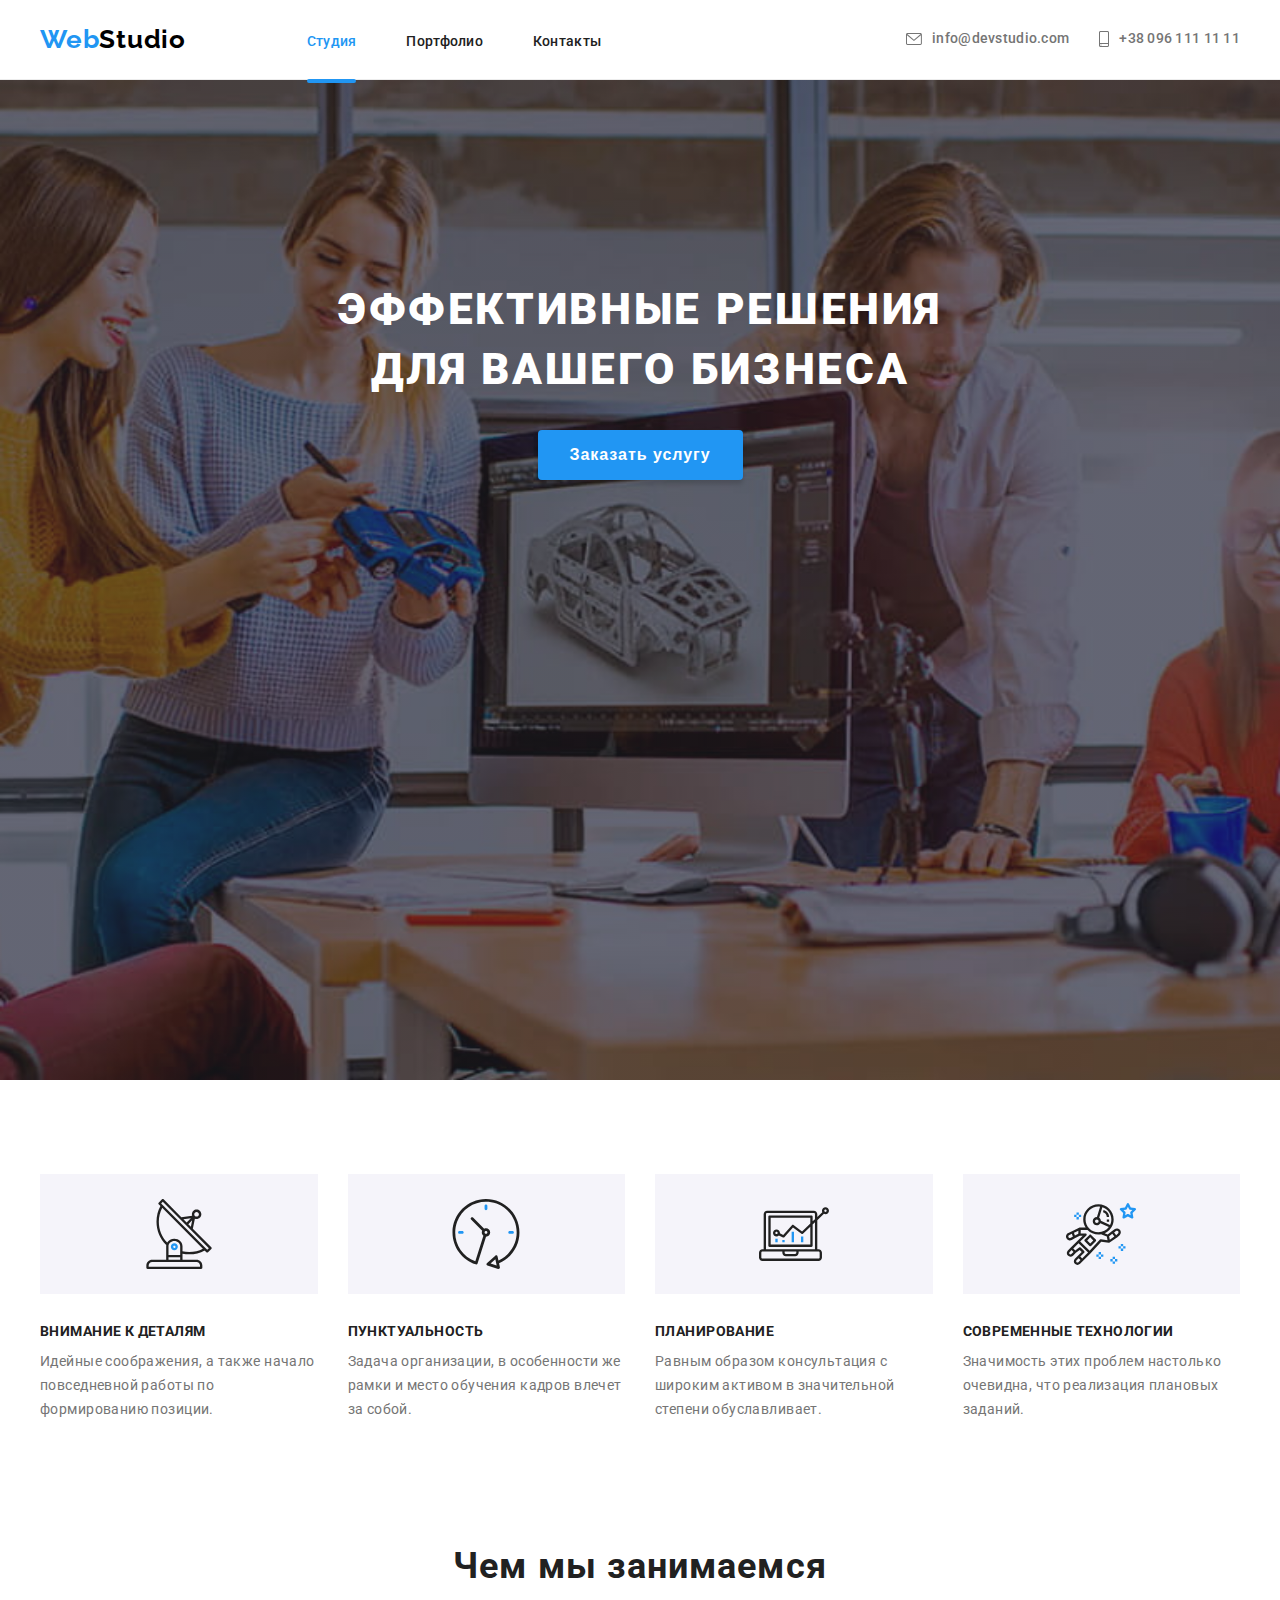
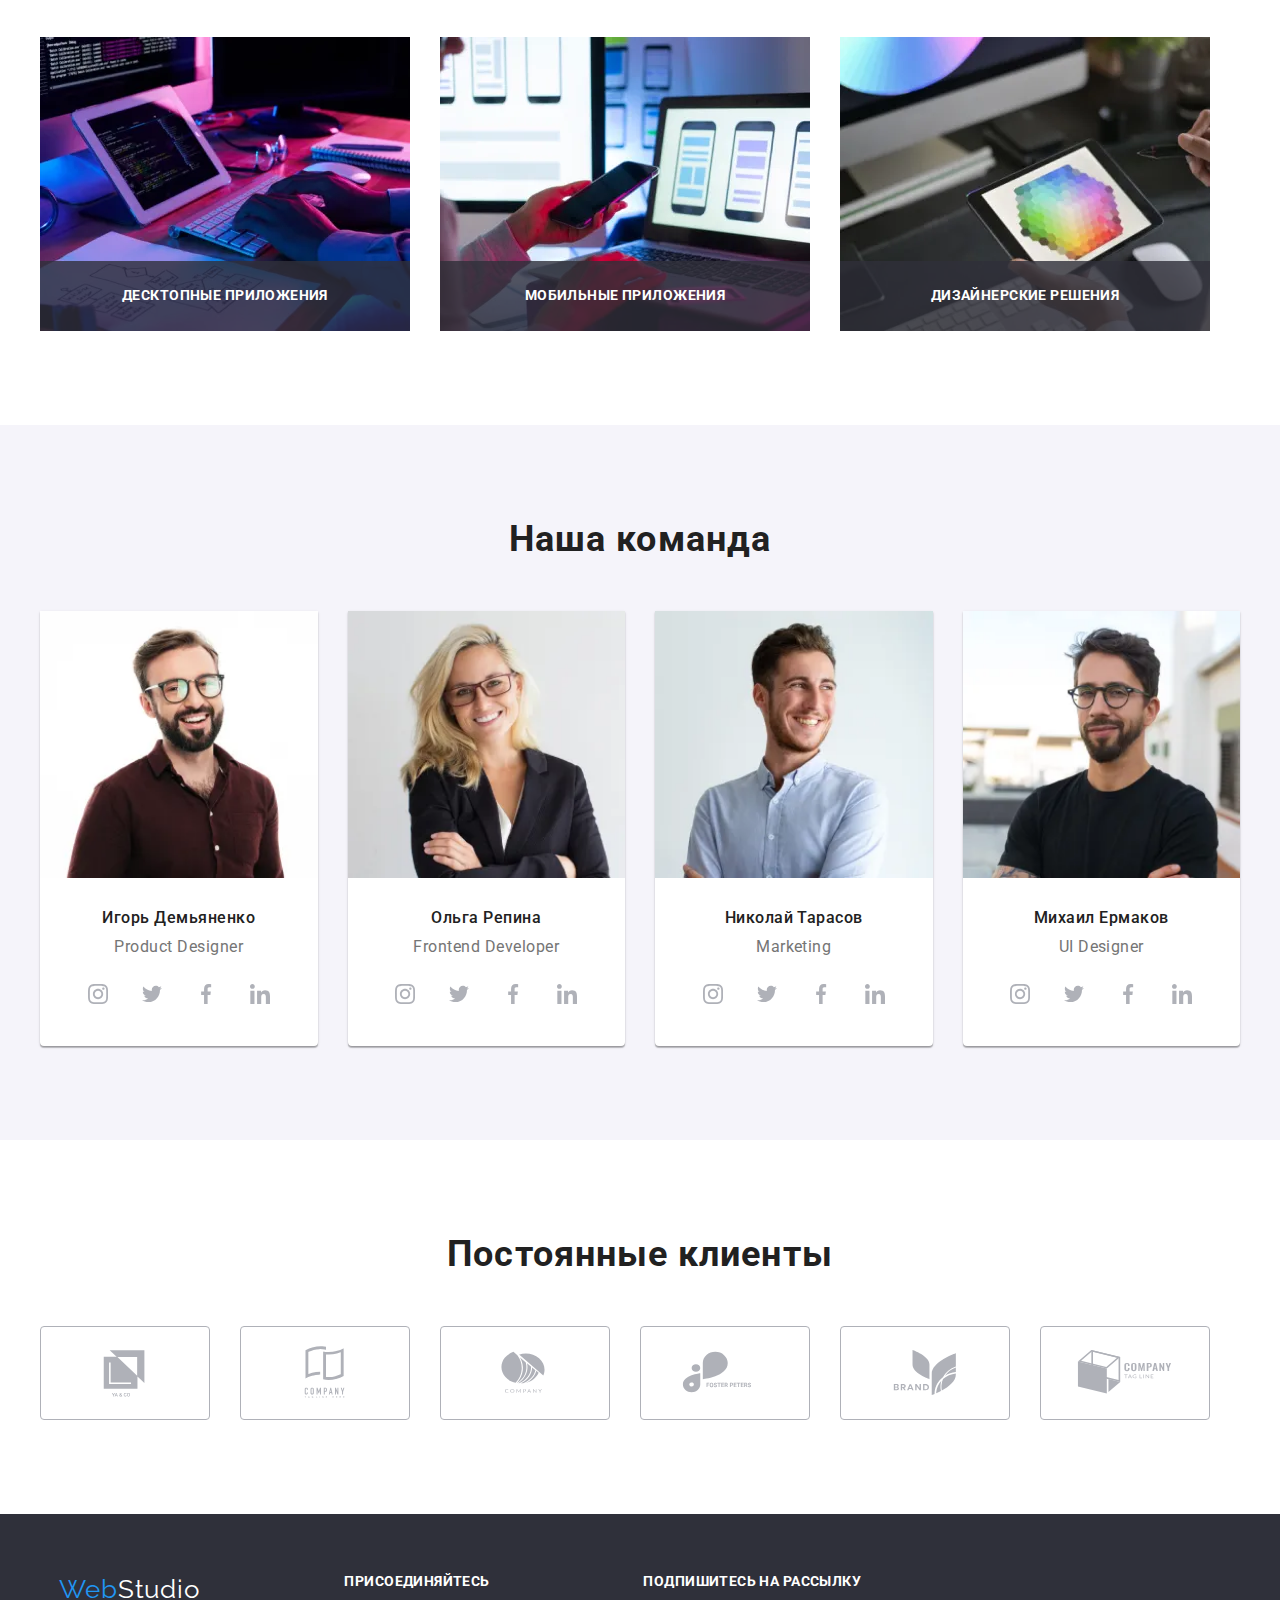
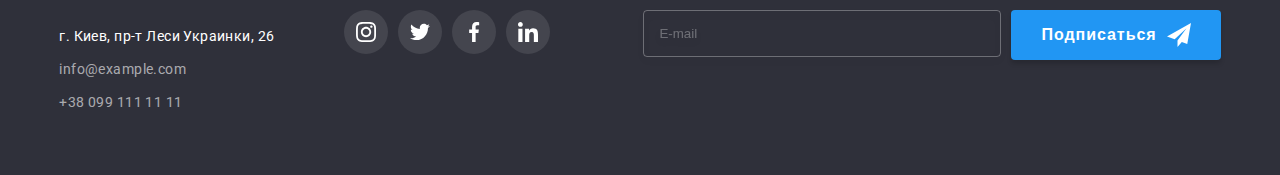
==== commit 686a6385: ":herb:" ====
--- a/index.html
+++ b/index.html
@@ -325,8 +325,8 @@
 
                 <source
                   srcset="
-                    ./images/mobile-comand/mobile-dem'yanenko.webp   1x,
-                    /images/mobile-comand/mobile-dem'yanenko@2x.webp 2x
+                    ./images/mobile-comand/mobile-dem'yanenko.webp    1x,
+                    ./images/mobile-comand/mobile-dem'yanenko@2x.webp 2x
                   "
                   media="(max-width: 767px)"
                   type="image/webp"
--- a/css/main.min.css
+++ b/css/main.min.css
@@ -10,5 +10,5 @@
  transform 400ms ease 300ms,  -webkit-transform 400ms ease 300ms}@media screen and (max-width: 767px){.menu-button:hover,.menu-button:focus{fill:#2196f3}}.mobile-menu{position:relative}.mobile-menu__open{z-index:2}.mobile-menu__close{z-index:1}.menu-container{background-color:#fff;padding:20px;font-size:20px}@media screen and (max-width: 767px){.menu-container{position:fixed;top:0;left:0;width:100%;height:100vh;padding:48px 40px;display:-webkit-box;display:-ms-flexbox;display:flex;-webkit-box-orient:vertical;-webkit-box-direction:normal;-ms-flex-direction:column;flex-direction:column;opacity:0;-webkit-transform:translateY(100%);transform:translateY(100%);-webkit-transition:opacity 250ms cubic-bezier(0.4, 0, 0.2, 1),-webkit-transform 250ms cubic-bezier(0.4, 0, 0.2, 1);transition:opacity 250ms cubic-bezier(0.4, 0, 0.2, 1),-webkit-transform 250ms cubic-bezier(0.4, 0, 0.2, 1);transition:transform 250ms cubic-bezier(0.4, 0, 0.2, 1),opacity 250ms cubic-bezier(0.4, 0, 0.2, 1);transition:transform 250ms cubic-bezier(0.4, 0, 0.2, 1),opacity 250ms cubic-bezier(0.4, 0, 0.2, 1),-webkit-transform 250ms cubic-bezier(0.4, 0, 0.2, 1)}.menu-container.is-open{opacity:1;-webkit-transform:translateY(0);transform:translateY(0)}}@media screen and (min-width: 768px){.menu-container{display:-webkit-box;display:-ms-flexbox;display:flex;-webkit-box-pack:justify;-ms-flex-pack:justify;justify-content:space-between;-webkit-box-align:center;-ms-flex-align:center;align-items:center;-webkit-box-flex:1;-ms-flex-positive:1;flex-grow:1;padding:0}}.contacts{display:-webkit-box;display:-ms-flexbox;display:flex;margin-left:auto}@media screen and (max-width: 767px){.contacts{display:-webkit-inline-box;display:-ms-inline-flexbox;display:inline-flex;-ms-flex-wrap:wrap;flex-wrap:wrap}}@media screen and (min-width: 768px){.contacts{-webkit-box-orient:vertical;-webkit-box-direction:normal;-ms-flex-direction:column;flex-direction:column}}@media screen and (min-width: 1200px){.contacts{-webkit-box-orient:initial;-webkit-box-direction:initial;-ms-flex-direction:initial;flex-direction:initial}}.contacts__item:not(:last-child){margin-right:50px}@media screen and (min-width: 768px) and (max-width: 1199px){.contacts__item:not(:last-child){margin-right:0}}@media screen and (min-width: 1200px){.contacts__item:not(:last-child){margin-right:30px}}@media screen and (max-width: 767px){.contacts__item:nth-child(1){-webkit-box-ordinal-group:3;-ms-flex-order:2;order:2}}@media screen and (max-width: 767px){.contacts__item:nth-child(2){-webkit-box-ordinal-group:2;-ms-flex-order:1;order:1}}.contacts__link{display:-webkit-box;display:-ms-flexbox;display:flex;-webkit-box-align:center;-ms-flex-align:center;align-items:center;font-weight:500;font-size:14px;line-height:1.4;letter-spacing:.02em;color:#757575;fill:#757575;margin-bottom:0;-webkit-transition:color 250ms cubic-bezier(0.4, 0, 0.2, 1),fill 250ms cubic-bezier(0.4, 0, 0.2, 1);transition:color 250ms cubic-bezier(0.4, 0, 0.2, 1),fill 250ms cubic-bezier(0.4, 0, 0.2, 1)}.contacts__link:hover,.contacts__link:focus{color:#2196f3;fill:#2196f3}@media screen and (max-width: 767px){.contacts__link{display:-webkit-inline-box;display:-ms-inline-flexbox;display:inline-flex;-ms-flex-wrap:wrap;flex-wrap:wrap}}@media screen and (min-width: 768px){.contacts__link{font-weight:500;font-size:12px;line-height:1.17;letter-spacing:.02em}}@media screen and (min-width: 1200px){.contacts__link{font-weight:500;font-size:14px;line-height:1.14;letter-spacing:.02em}}@media screen and (max-width: 767px){.contacts__link--tel{margin-bottom:32px;font-weight:500;font-size:34px;line-height:1.18;letter-spacing:0.02em;color:#2196f3}}@media screen and (max-width: 767px){.contacts__link--mail{font-weight:500;font-size:24px;line-height:1.17;letter-spacing:0.02em;color:#757575;margin-bottom:64px}}@media screen and (min-width: 768px){.contacts__link--mail{margin-bottom:10px}}@media screen and (min-width: 1200px){.contacts__link--mail{margin-bottom:0}}.contacts__logo{margin-right:10px}@media screen and (max-width: 767px){.contacts__logo{display:none}}@media screen and (max-width: 767px){.menu-social{display:-webkit-inline-box;display:-ms-inline-flexbox;display:inline-flex}}@media screen and (min-width: 768px){.menu-social{display:none}}@media screen and (max-width: 767px){.menu-social__item:not(:last-child){border-right:1px solid rgba(33,33,33,0.2);padding-right:10px}}@media screen and (max-width: 767px){.menu-social__item:not(:first-child){padding-left:10px}}@media screen and (max-width: 767px){.menu-social__link{font-weight:500;font-size:18px;line-height:1.22;letter-spacing:0.02em;color:#2196f3}}.logo{color:#000;font-family:Raleway,sans-serif;font-weight:700;font-size:24px;line-height:28px;letter-spacing:.03em}@media screen and (min-width: 768px){.logo{margin-right:88px;font-weight:700;font-size:24px;line-height:1.17;letter-spacing:.03em}}@media screen and (min-width: 1200px){.logo{margin-right:93px;font-weight:700;font-size:26px;line-height:1.19;letter-spacing:.03em}}.logo__icon{color:#2196f3}.hero{padding:118px 0;text-align:center;margin:0 auto;height:400px;background-color:#2f303a;background-image:-webkit-gradient(linear, left top, right top, from(rgba(47,48,58,0.4))),url("../images/mobile-hero/mobile-hero.jpg");background-image:linear-gradient(to right, rgba(47,48,58,0.4)),url("../images/mobile-hero/mobile-hero.jpg");background-repeat:no-repeat;background-position:center;background-size:cover}@media (min-device-pixel-ratio: 2), (-webkit-min-device-pixel-ratio: 2), (min-resolution: 192dpi), (min-resolution: 2dppx){.hero{background-image:-webkit-gradient(linear, left top, left bottom, from(rgba(47,48,58,0.4)), to(rgba(47,48,58,0.4))),url("../images/hero/mobile-hero@2x.jpg");background-image:linear-gradient(rgba(47,48,58,0.4), rgba(47,48,58,0.4)),url("../images/hero/mobile-hero@2x.jpg")}}@media screen and (min-width: 768px){.hero{background-image:-webkit-gradient(linear, left top, right top, from(rgba(47,48,58,0.4))),url("../images/hero/tablet-hero.jpg");background-image:linear-gradient(to right, rgba(47,48,58,0.4)),url("../images/hero/tablet-hero.jpg")}}@media screen and (min-width: 768px) and (min-device-pixel-ratio: 2), screen and (min-width: 768px) and (-webkit-min-device-pixel-ratio: 2), screen and (min-width: 768px) and (min-resolution: 192dpi), screen and (min-width: 768px) and (min-resolution: 2dppx){.hero{background-image:-webkit-gradient(linear, left top, left bottom, from(rgba(47,48,58,0.4)), to(rgba(47,48,58,0.4))),url("../images/hero/tablet-hero@2x.jpg");background-image:linear-gradient(rgba(47,48,58,0.4), rgba(47,48,58,0.4)),url("../images/hero/tablet-hero@2x.jpg")}}@media screen and (min-width: 1200px){.hero{padding:200px 0;height:600px;background-image:-webkit-gradient(linear, left top, right top, from(rgba(47,48,58,0.4)), to(rgba(47,48,58,0.4))),url("../images/hero/desktop-hero.jpg");background-image:linear-gradient(to right, rgba(47,48,58,0.4), rgba(47,48,58,0.4)),url("../images/hero/desktop-hero.jpg")}}@media screen and (min-width: 1200px) and (min-device-pixel-ratio: 2), screen and (min-width: 1200px) and (-webkit-min-device-pixel-ratio: 2), screen and (min-width: 1200px) and (min-resolution: 192dpi), screen and (min-width: 1200px) and (min-resolution: 2dppx){.hero{background-image:-webkit-gradient(linear, left top, left bottom, from(rgba(47,48,58,0.4)), to(rgba(47,48,58,0.4))),url("../images/hero/desktop-hero@2x.jpg");background-image:linear-gradient(rgba(47,48,58,0.4), rgba(47,48,58,0.4)),url("../images/hero/desktop-hero@2x.jpg")}}.hero__title{font-weight:900;font-size:26px;line-height:1.62;letter-spacing:.06em;text-align:center;text-transform:uppercase;margin-bottom:30px;color:#fff}@media screen and (min-width: 1200px){.hero__title{font-weight:900;font-size:44px;line-height:1.36;letter-spacing:.06em}}.hero__button{padding:10px 32px;min-width:200px;min-height:50px;-webkit-box-shadow:0px 4px 4px rgba(0,0,0,0.15);box-shadow:0px 4px 4px rgba(0,0,0,0.15);border-radius:4px;border:transparent;-webkit-box-align:center;-ms-flex-align:center;align-items:center;text-align:center;background-color:#2196f3;color:#fff;font-weight:700;font-size:16px;line-height:1.88;letter-spacing:.06em;-webkit-transition:background-color 250ms cubic-bezier(0.4, 0, 0.2, 1);transition:background-color 250ms cubic-bezier(0.4, 0, 0.2, 1)}.hero__button:hover,.hero__button:focus{background-color:#188ce8}.backdrop{visibility:visible;position:fixed;top:0;left:0;background-color:rgba(0,0,0,0.2);opacity:1;-webkit-transition:opacity 250ms cubic-bezier(0.4, 0, 0.2, 1),visibility 250ms cubic-bezier(0.4, 0, 0.2, 1);transition:opacity 250ms cubic-bezier(0.4, 0, 0.2, 1),visibility 250ms cubic-bezier(0.4, 0, 0.2, 1)}.backdrop.is-hidden{visibility:hidden;opacity:0;pointer-events:none}.modal-box{position:absolute;top:50%;left:50%;padding:40px;background-color:#fff;-webkit-box-shadow:0px 1px 3px rgba(0,0,0,0.12),0px 1px 1px rgba(0,0,0,0.14),0px 2px 1px rgba(0,0,0,0.2);box-shadow:0px 1px 3px rgba(0,0,0,0.12),0px 1px 1px rgba(0,0,0,0.14),0px 2px 1px rgba(0,0,0,0.2);border-radius:4px;-webkit-transform:translate(-50%, -50%) scale(1);transform:translate(-50%, -50%) scale(1);-webkit-transition:-webkit-transform 250ms cubic-bezier(0.4, 0, 0.2, 1);transition:-webkit-transform 250ms cubic-bezier(0.4, 0, 0.2, 1);transition:transform 250ms cubic-bezier(0.4, 0, 0.2, 1);transition:transform 250ms cubic-bezier(0.4, 0, 0.2, 1), -webkit-transform 250ms cubic-bezier(0.4, 0, 0.2, 1)}@media screen and (max-width: 767px){.modal-box{max-width:450px;width:100vw;max-height:609px;height:100vh}}@media screen and (min-width: 768px){.modal-box{width:450px;height:609px}}@media screen and (min-width: 1200px){.modal-box{width:528px;height:581px}}.backdrop.is-hidden .modal-box{-webkit-transform:translate(-50%, -50%) scale(0);transform:translate(-50%, -50%) scale(0)}.modal-box__btn{position:absolute;top:8px;right:8px;display:-webkit-box;display:-ms-flexbox;display:flex;-webkit-box-pack:center;-ms-flex-pack:center;justify-content:center;-webkit-box-align:center;-ms-flex-align:center;align-items:center;margin-left:auto;width:30px;height:30px;background-color:#fff;border:1px solid rgba(0,0,0,0.1);border-radius:50%}.modal-box__btn--close{fill:#000;-webkit-transition:fill 250ms cubic-bezier(0.4, 0, 0.2, 1);transition:fill 250ms cubic-bezier(0.4, 0, 0.2, 1)}.modal-box__btn--close:hover,.modal-box__btn--close:focus{fill:#2196f3}.modal-box__title{font-weight:700;font-size:20px;line-height:1.5;letter-spacing:.03em;color:#000;margin-bottom:12px;text-align:center}.modal-box__form{margin:0 auto;text-align:center}.modal-box__field{display:-webkit-box;display:-ms-flexbox;display:flex;-webkit-box-orient:vertical;-webkit-box-direction:normal;-ms-flex-direction:column;flex-direction:column;position:relative;margin-bottom:10px}.modal-box__label{margin-bottom:10px;text-align:start;font-weight:400;font-size:12px;line-height:1.17;letter-spacing:.01em;margin-bottom:4px;color:#757575}.modal-box__input{height:40px;padding:11px 12px 11px auto;border:1px solid rgba(33,33,33,0.2);-webkit-box-sizing:border-box;box-sizing:border-box;border-radius:4px;-webkit-transition:border-color 250ms transition-timing-function,  outline 250ms transition-timing-function;transition:border-color 250ms transition-timing-function,- outline 250ms transition-timing-function}.modal-box__input:focus,.modal-box__input:focus+.modal-box__icon{fill:#2196f3;border-color:#2196f3;outline:none}.modal-box__icon{position:absolute;top:50%;left:12px;fill:#212121;-webkit-transition:fill 250ms cubic-bezier(0.4, 0, 0.2, 1);transition:fill 250ms cubic-bezier(0.4, 0, 0.2, 1)}.textarea{display:-webkit-box;display:-ms-flexbox;display:flex;-webkit-box-orient:vertical;-webkit-box-direction:normal;-ms-flex-direction:column;flex-direction:column;position:relative;margin-bottom:20px}.textarea__field{padding:12px 16px;border:1px solid rgba(33,33,33,0.2);-webkit-box-sizing:border-box;box-sizing:border-box;border-radius:4px;resize:none;-webkit-transition:border-color 250ms cubic-bezier(0.4, 0, 0.2, 1),outline 250ms cubic-bezier(0.4, 0, 0.2, 1);transition:border-color 250ms cubic-bezier(0.4, 0, 0.2, 1),outline 250ms cubic-bezier(0.4, 0, 0.2, 1)}.textarea__field:focus{border-color:#2196f3;outline:none}.textarea__field::-webkit-input-placeholder{font-size:12px;line-height:1.14;letter-spacing:0.01em;color:rgba(117,117,117,0.5);-webkit-transition:color 250ms transition-timing-function;transition:color 250ms transition-timing-function}.textarea__field:-ms-input-placeholder{font-size:12px;line-height:1.14;letter-spacing:0.01em;color:rgba(117,117,117,0.5);-webkit-transition:color 250ms transition-timing-function;transition:color 250ms transition-timing-function}.textarea__field::-ms-input-placeholder{font-size:12px;line-height:1.14;letter-spacing:0.01em;color:rgba(117,117,117,0.5);-webkit-transition:color 250ms transition-timing-function;transition:color 250ms transition-timing-function}.textarea__field::placeholder{font-size:12px;line-height:1.14;letter-spacing:0.01em;color:rgba(117,117,117,0.5);-webkit-transition:color 250ms transition-timing-function;transition:color 250ms transition-timing-function}.textarea__field::-webkit-input-placeholder:focus::-webkit-input-placeholder{color:#2196f3}.textarea__field:-ms-input-placeholder:focus:-ms-input-placeholder{color:#2196f3}.textarea__field::-ms-input-placeholder:focus::-ms-input-placeholder{color:#2196f3}.textarea__field::placeholder:focus::placeholder{color:#2196f3}.modal-policy{display:-webkit-box;display:-ms-flexbox;display:flex;-webkit-box-pack:center;-ms-flex-pack:center;justify-content:center;margin-bottom:30px;padding:0}.modal-policy__label{display:-webkit-inline-box;display:-ms-inline-flexbox;display:inline-flex;-webkit-box-align:center;-ms-flex-align:center;align-items:center}.modal-policy__check{display:inline-block;margin-right:8px;width:16px;height:15px;border:2px solid #212121;border-radius:2px;-webkit-transform:scale(0.9);transform:scale(0.9);-webkit-transition:background-color 250ms cubic-bezier(0.4, 0, 0.2, 1),border-color 250ms cubic-bezier(0.4, 0, 0.2, 1),-webkit-transform 250ms cubic-bezier(0.4, 0, 0.2, 1);transition:background-color 250ms cubic-bezier(0.4, 0, 0.2, 1),border-color 250ms cubic-bezier(0.4, 0, 0.2, 1),-webkit-transform 250ms cubic-bezier(0.4, 0, 0.2, 1);transition:transform 250ms cubic-bezier(0.4, 0, 0.2, 1),background-color 250ms cubic-bezier(0.4, 0, 0.2, 1),border-color 250ms cubic-bezier(0.4, 0, 0.2, 1);transition:transform 250ms cubic-bezier(0.4, 0, 0.2, 1),background-color 250ms cubic-bezier(0.4, 0, 0.2, 1),border-color 250ms cubic-bezier(0.4, 0, 0.2, 1),-webkit-transform 250ms cubic-bezier(0.4, 0, 0.2, 1)}.modal-policy__input:checked+.modal-policy__check{background-color:#2196f3;border-color:#2196f3;background-image:url(../images/icon-check.svg);background-size:contain;background-origin:border-box;-webkit-transform:scale(1);transform:scale(1)}.modal-policy__text{font-weight:400;font-size:12px;line-height:1.17;letter-spacing:.03em;color:#757575}@media screen and (min-width: 1200px){.modal-policy__text{font-weight:400;font-size:14px;line-height:1.71;letter-spacing:.03em}}.modal-policy__agreement{position:relative;text-decoration:none;color:#2196f3;font-weight:400;font-size:12px;line-height:1.17;letter-spacing:.03em}@media screen and (min-width: 1200px){.modal-policy__agreement{font-weight:400;font-size:14px;line-height:1.71;letter-spacing:.03em}}.modal-policy__agreement::after{position:absolute;content:'';top:14.5px;left:0;width:100%;height:1px;background-color:#2196f3}.modal__submit{min-width:200px;height:50px;padding:10px 55px;background-color:#2196f3;-webkit-box-shadow:0px 4px 4px rgba(0,0,0,0.15);box-shadow:0px 4px 4px rgba(0,0,0,0.15);border-radius:4px;border-style:none;font-weight:700;font-size:16px;line-height:1.88;letter-spacing:.06em;-webkit-box-align:center;-ms-flex-align:center;align-items:center;text-align:center;color:#fff;-webkit-transition:background-color 250ms cubic-bezier(0.4, 0, 0.2, 1);transition:background-color 250ms cubic-bezier(0.4, 0, 0.2, 1)}.modal__submit:hover,.modal__submit:focus{background-color:#188ce8}.feature{display:-webkit-box;display:-ms-flexbox;display:flex;-ms-flex-wrap:wrap;flex-wrap:wrap}.feature__item{margin-bottom:30px}@media screen and (min-width: 768px){.feature__item{-ms-flex-preferred-size:calc((100% - 30px) / 2);flex-basis:calc((100% - 30px) / 2)}}@media screen and (min-width: 1200px){.feature__item{margin-right:30px;-ms-flex-preferred-size:calc((100% - 90px) / 4);flex-basis:calc((100% - 90px) / 4)}.feature__item:last-child{margin-right:0}}@media screen and (min-width: 768px) and (max-width: 1199px){.feature__item:nth-child(2n+1){margin-right:30px}}@media screen and (min-width: 768px) and (max-width: 1199px){.feature__item:nth-child(3){margin-bottom:0}}@media screen and (min-width: 768px) and (max-width: 1199px){.feature__item:nth-child(4){margin-bottom:0}}.feature__box{display:-webkit-box;display:-ms-flexbox;display:flex;-webkit-box-pack:center;-ms-flex-pack:center;justify-content:center;-webkit-box-align:center;-ms-flex-align:center;align-items:center;margin-bottom:30px;background-color:#f5f4fa;height:120px}.feature__title{text-align:center;font-weight:700;font-size:14px;line-height:1.14;letter-spacing:.03em;text-transform:uppercase;color:#212121;margin-bottom:10px;margin-top:0;text-transform:uppercase}@media screen and (min-width: 768px){.feature__title{text-align:start}}@media screen and (min-width: 1200px){.feature__title{color:#212121}}.feature__text{font-weight:400;font-size:14px;line-height:1.71;letter-spacing:.03em;color:#757575}.section--padding-top{padding-top:0}@media screen and (max-width: 1199px){.section--padding-top{display:none}}.work{display:-webkit-box;display:-ms-flexbox;display:flex;-ms-flex-wrap:wrap;flex-wrap:wrap}.work__item:not(:last-child){margin-right:30px}.work__thumb{position:relative}.work__text{display:-webkit-box;display:-ms-flexbox;display:flex;-webkit-box-pack:center;-ms-flex-pack:center;justify-content:center;-webkit-box-align:center;-ms-flex-align:center;align-items:center;position:absolute;bottom:0;left:0;width:100%;height:70px;text-align:center;font-weight:700;font-size:14px;line-height:1.14;letter-spacing:0.03em;text-transform:uppercase;color:#fff;background-color:rgba(47,48,58,0.8)}.section--other-bgc{background-color:#f5f4fa}@media screen and (min-width: 768px){.comand{display:-webkit-box;display:-ms-flexbox;display:flex;-ms-flex-wrap:wrap;flex-wrap:wrap;-webkit-box-pack:center;-ms-flex-pack:center;justify-content:center}}.comand__items{background-color:#fff;-webkit-box-shadow:0px 1px 3px rgba(0,0,0,0.12),0px 1px 1px rgba(0,0,0,0.14),0px 2px 1px rgba(0,0,0,0.2);box-shadow:0px 1px 3px rgba(0,0,0,0.12),0px 1px 1px rgba(0,0,0,0.14),0px 2px 1px rgba(0,0,0,0.2);border-radius:0px 0px 4px 4px}@media screen and (max-width: 767px){.comand__items{margin-bottom:30px}.comand__items:last-child{margin-bottom:0}}@media screen and (min-width: 768px) and (max-width: 1199px){.comand__items{width:calc((100% - 30px) / 2)}.comand__items:not(:nth-child(2n)){margin-right:30px}.comand__items:not(:nth-last-child(-n+2)){margin-bottom:30px}}@media screen and (min-width: 1200px){.comand__items{width:calc((100% - 3 * 30px) / 4)}.comand__items:not(:last-child){margin-right:30px}}.avatar{padding-bottom:24px;padding-top:30px;margin-left:32px;margin-right:32px}@media screen and (min-width: 1200px){.avatar{padding:30px 32px}}.avatar__title{font-weight:500;font-size:16px;line-height:1.19;letter-spacing:.03em;text-align:center;margin-bottom:10px;color:#212121}.avatar__text{text-align:center;margin-bottom:16px;font-weight:400;font-size:16px;line-height:1.19;letter-spacing:.03em}.comand-social{display:-webkit-box;display:-ms-flexbox;display:flex;-webkit-box-align:center;-ms-flex-align:center;align-items:center;-webkit-box-pack:center;-ms-flex-pack:center;justify-content:center;padding:0;margin:0}.comand-social__item:not(:last-child){margin-right:10px}.comand-social__link{display:-webkit-box;display:-ms-flexbox;display:flex;-webkit-box-pack:center;-ms-flex-pack:center;justify-content:center;-webkit-box-align:center;-ms-flex-align:center;align-items:center;width:44px;height:44px;border-radius:50%;color:#afb1b8;-webkit-transition:background-color 250ms cubic-bezier(0.4, 0, 0.2, 1),color 250ms cubic-bezier(0.4, 0, 0.2, 1);transition:background-color 250ms cubic-bezier(0.4, 0, 0.2, 1),color 250ms cubic-bezier(0.4, 0, 0.2, 1)}.comand-social__link:hover,.comand-social__link:focus{background-color:#2196f3;color:#fff}.comand-social__icon{fill:currentColor}.section--text-align{text-align:center}.clients{display:-webkit-box;display:-ms-flexbox;display:flex;-ms-flex-wrap:wrap;flex-wrap:wrap;padding:0;margin:0}@media screen and (max-width: 767px){.clients__item{-ms-flex-preferred-size:calc((100% - 60px) / 2);flex-basis:calc((100% - 60px) / 2);margin-right:30px}.clients__item:not(:nth-child(2n)){margin-right:30px}.clients__item:not(:nth-last-child(-n+2)){margin-bottom:30px}}@media screen and (min-width: 768px) and (max-width: 1199px){.clients__item{-ms-flex-preferred-size:calc((100% - 90px) / 3);flex-basis:calc((100% - 90px) / 3);margin-right:30px}.clients__item:not(:nth-child(3n)){margin-right:30px}.clients__item:not(:nth-last-child(-n+3)){margin-bottom:30px}}@media screen and (min-width: 1200px){.clients__item{-ms-flex-preferred-size:calc((100% - 180px) / 6);flex-basis:calc((100% - 180px) / 6);margin-bottom:0}}.clients__item:not(:last-child){margin-right:30px}.clients__link{display:-webkit-box;display:-ms-flexbox;display:flex;-webkit-box-pack:center;-ms-flex-pack:center;justify-content:center;-webkit-box-align:center;-ms-flex-align:center;align-items:center;height:92px;border:1px solid #afb1b8;border-radius:4px;color:#afb1b8;-webkit-transition:color 250ms cubic-bezier(0.4, 0, 0.2, 1),border 250ms cubic-bezier(0.4, 0, 0.2, 1);transition:color 250ms cubic-bezier(0.4, 0, 0.2, 1),border 250ms cubic-bezier(0.4, 0, 0.2, 1)}.clients__link:hover,.clients__link:focus{color:#2196f3;border:1px solid #2196f3}.clients__img{fill:currentColor}.page-footer{padding:60px 0;background-color:#2f303a}@media screen and (min-width: 1200px){.page-footer{-webkit-box-align:baseline;-ms-flex-align:baseline;align-items:baseline;display:-webkit-box;display:-ms-flexbox;display:flex}}.page-footer--bgc{text-align:center}@media screen and (min-width: 768px){.page-footer--bgc{display:-webkit-box;display:-ms-flexbox;display:flex;-ms-flex-wrap:wrap;flex-wrap:wrap;-webkit-box-pack:center;-ms-flex-pack:center;justify-content:center}}@media screen and (min-width: 768px) and (max-width: 1199px){.wrapper{margin-right:165px;margin-bottom:50px}}@media screen and (min-width: 1200px){.wrapper{margin-right:70px;text-align:start}}.wrapper__logo{display:inline-block;margin-bottom:20px;color:#fff;font-family:Raleway,sans-serif;font-weight:400;font-size:26px;line-height:1.19;letter-spacing:.03em}.wrapper__icon{color:#2196f3}@media screen and (max-width: 767px){.addres{margin-bottom:60px}}.addres__items{margin-bottom:9px}.addres__items:last-child{margin-bottom:0px}.addres__link{font-style:normal;color:#fff;background-color:#2f303a;font-weight:400;font-size:14px;line-height:1.71;letter-spacing:.03em}.addres__contacts{font-style:normal;color:rgba(255,255,255,0.6);background-color:#2f303a;font-weight:400;font-size:14px;line-height:1.71;letter-spacing:.03em;-webkit-transition:color 250ms cubic-bezier(0.4, 0, 0.2, 1);transition:color 250ms cubic-bezier(0.4, 0, 0.2, 1)}.addres__contacts:hover,.addres__contacts:focus{color:#2196f3}.accede{margin-bottom:60px}@media screen and (min-width: 1200px){.accede{margin-right:93px}}.accede__title{font-weight:700;font-size:14px;line-height:1.14;letter-spacing:.03em;text-transform:uppercase;color:#fff;margin-bottom:20px}@media screen and (min-width: 1200px){.accede__title{margin-bottom:20px;text-align:start}}.social{display:-webkit-box;display:-ms-flexbox;display:flex;-webkit-box-pack:center;-ms-flex-pack:center;justify-content:center;padding:0;margin:0}.social__item:not(:last-child){margin-right:10px}.social__link{display:-webkit-box;display:-ms-flexbox;display:flex;-webkit-box-pack:center;-ms-flex-pack:center;justify-content:center;-webkit-box-align:center;-ms-flex-align:center;align-items:center;width:44px;height:44px;border-radius:50%;background-color:rgba(255,255,255,0.1);color:#fff;-webkit-transition:background-color 250ms cubic-bezier(0.4, 0, 0.2, 1);transition:background-color 250ms cubic-bezier(0.4, 0, 0.2, 1)}.social__link:hover,.social__link:focus{background-color:#2196f3}.social__logo{fill:currentColor}.subscribe__title{margin-bottom:20px;font-weight:700;font-size:14px;line-height:1.14;letter-spacing:.03em;text-transform:uppercase;color:#fff}@media screen and (min-width: 1200px){.subscribe__title{text-align:start}}@media screen and (min-width: 1200px){.form--position{position:relative;display:-webkit-box;display:-ms-flexbox;display:flex;margin:0 auto}}.form__field{display:-webkit-box;display:-ms-flexbox;display:flex;-webkit-box-orient:vertical;-webkit-box-direction:normal;-ms-flex-direction:column;flex-direction:column;margin-bottom:20px}@media screen and (min-width: 768px) and (max-width: 1199px){.form__field{width:450px}}@media screen and (min-width: 1200px){.form__field{position:relative;display:-webkit-box;display:-ms-flexbox;display:flex;-webkit-box-orient:vertical;-webkit-box-direction:normal;-ms-flex-direction:column;flex-direction:column;width:358px;height:50px;margin-right:10px}}.form__input{margin:0;padding:15px;background-color:inherit;color:#fff;border:1px solid rgba(255,255,255,0.3);-webkit-box-sizing:border-box;box-sizing:border-box;-webkit-filter:drop-shadow(0px 4px 4px rgba(0,0,0,0.15));filter:drop-shadow(0px 4px 4px rgba(0,0,0,0.15));border-radius:4px;-webkit-transition:border-color 250ms cubic-bezier(0.4, 0, 0.2, 1),outline 250ms cubic-bezier(0.4, 0, 0.2, 1);transition:border-color 250ms cubic-bezier(0.4, 0, 0.2, 1),outline 250ms cubic-bezier(0.4, 0, 0.2, 1)}.form__input:hover,.form__input:focus{border-color:rgba(255,255,255,0.5);outline:none}.form__input::-webkit-input-placeholder{color:rgba(255,255,255,0.3);-webkit-transition:color 250ms cubic-bezier(0.4, 0, 0.2, 1);transition:color 250ms cubic-bezier(0.4, 0, 0.2, 1)}.form__input:-ms-input-placeholder{color:rgba(255,255,255,0.3);-webkit-transition:color 250ms cubic-bezier(0.4, 0, 0.2, 1);transition:color 250ms cubic-bezier(0.4, 0, 0.2, 1)}.form__input::-ms-input-placeholder{color:rgba(255,255,255,0.3);-webkit-transition:color 250ms cubic-bezier(0.4, 0, 0.2, 1);transition:color 250ms cubic-bezier(0.4, 0, 0.2, 1)}.form__input::placeholder{color:rgba(255,255,255,0.3);-webkit-transition:color 250ms cubic-bezier(0.4, 0, 0.2, 1);transition:color 250ms cubic-bezier(0.4, 0, 0.2, 1)}.form__input:hover::-webkit-input-placeholder,.form__input:focus::-webkit-input-placeholder{color:rgba(255,255,255,0.5)}.form__input:hover:-ms-input-placeholder,.form__input:focus:-ms-input-placeholder{color:rgba(255,255,255,0.5)}.form__input:hover::-ms-input-placeholder,.form__input:focus::-ms-input-placeholder{color:rgba(255,255,255,0.5)}.form__input:hover::placeholder,.form__input:focus::placeholder{color:rgba(255,255,255,0.5)}.form__btn{display:-webkit-box;display:-ms-flexbox;display:flex;-webkit-box-pack:center;-ms-flex-pack:center;justify-content:center;-webkit-box-align:center;-ms-flex-align:center;align-items:center;text-align:inherit;padding:10px 30px;min-width:200px;height:50px;font-weight:700;font-size:16px;line-height:1.88;letter-spacing:.06em;background-color:#2196f3;color:#fff;-webkit-box-shadow:0px 4px 4px rgba(0,0,0,0.15);box-shadow:0px 4px 4px rgba(0,0,0,0.15);border-radius:4px;border-style:none;-webkit-transition:background-color 250ms cubic-bezier(0.4, 0, 0.2, 1);transition:background-color 250ms cubic-bezier(0.4, 0, 0.2, 1)}@media screen and (max-width: 767px){.form__btn{margin:0 auto}}@media screen and (min-width: 768px) and (max-width: 1199px){.form__btn{margin:0 auto}}.form__btn:hover,.form__btn:focus{background-color:#188ce8}.form-btn__icon{fill:#fff;margin-left:10px}.filter{display:-webkit-box;display:-ms-flexbox;display:flex;-webkit-box-pack:center;-ms-flex-pack:center;justify-content:center;-webkit-box-align:center;-ms-flex-align:center;align-items:center;-ms-flex-wrap:wrap;flex-wrap:wrap;margin-bottom:40px;-webkit-box-pack:start;-ms-flex-pack:start;justify-content:start;margin-right:-8px;margin-top:-15px}@media screen and (min-width: 768px){.filter{-ms-flex-wrap:nowrap;flex-wrap:nowrap}}@media screen and (min-width: 768px){.filter{margin-bottom:30px;-webkit-box-pack:center;-ms-flex-pack:center;justify-content:center}}@media screen and (min-width: 1200px){.filter{margin-bottom:50px;-webkit-box-pack:center;-ms-flex-pack:center;justify-content:center}}.filter__items{margin-right:8px}@media screen and (max-width: 767px){.filter__items{margin-right:8px;margin-bottom:15px}}.filter__btn{padding:6px 22px;border-radius:4px;border:transparent;text-align:center;background-color:#f5f4fa;color:#212121;font-family:inherit;font-weight:500;font-size:16px;line-height:1.62;letter-spacing:.03em;-webkit-transition:background-color 250ms cubic-bezier(0.4, 0, 0.2, 1),color 250ms cubic-bezier(0.4, 0, 0.2, 1),-webkit-box-shadow 250ms cubic-bezier(0.4, 0, 0.2, 1);transition:background-color 250ms cubic-bezier(0.4, 0, 0.2, 1),color 250ms cubic-bezier(0.4, 0, 0.2, 1),-webkit-box-shadow 250ms cubic-bezier(0.4, 0, 0.2, 1);transition:background-color 250ms cubic-bezier(0.4, 0, 0.2, 1),color 250ms cubic-bezier(0.4, 0, 0.2, 1),box-shadow 250ms cubic-bezier(0.4, 0, 0.2, 1);transition:background-color 250ms cubic-bezier(0.4, 0, 0.2, 1),color 250ms cubic-bezier(0.4, 0, 0.2, 1),box-shadow 250ms cubic-bezier(0.4, 0, 0.2, 1),-webkit-box-shadow 250ms cubic-bezier(0.4, 0, 0.2, 1)}.filter__btn:hover,.filter__btn:focus{background-color:#2196f3;color:#fff;-webkit-box-shadow:0px 3px 1px rgba(0,0,0,0.1),0px 1px 2px rgba(0,0,0,0.08),0px 2px 2px rgba(0,0,0,0.12);box-shadow:0px 3px 1px rgba(0,0,0,0.1),0px 1px 2px rgba(0,0,0,0.08),0px 2px 2px rgba(0,0,0,0.12)}.grid{display:-webkit-box;display:-ms-flexbox;display:flex;-ms-flex-wrap:wrap;flex-wrap:wrap;margin-right:-30px;margin-bottom:-30px}@media screen and (max-width: 767px){.grid{-webkit-box-pack:center;-ms-flex-pack:center;justify-content:center;width:100%}}.grid__item{margin-bottom:30px}@media screen and (min-width: 768px){.grid__item{margin-right:30px;width:calc((100% - 60px) / 2)}}@media screen and (min-width: 1200px){.grid__item{width:calc((100% - 90px) / 3)}}.grid__link{display:block;-webkit-transition:-webkit-box-shadow 250ms cubic-bezier(0.4, 0, 0.2, 1);transition:-webkit-box-shadow 250ms cubic-bezier(0.4, 0, 0.2, 1);transition:box-shadow 250ms cubic-bezier(0.4, 0, 0.2, 1);transition:box-shadow 250ms cubic-bezier(0.4, 0, 0.2, 1), -webkit-box-shadow 250ms cubic-bezier(0.4, 0, 0.2, 1)}.grid__link:hover,.grid__link:focus{-webkit-box-shadow:0px 1px 1px rgba(0,0,0,0.12),0px 4px 4px rgba(0,0,0,0.06),1px 4px 6px rgba(0,0,0,0.16);box-shadow:0px 1px 1px rgba(0,0,0,0.12),0px 4px 4px rgba(0,0,0,0.06),1px 4px 6px rgba(0,0,0,0.16)}.grid__box{position:relative;overflow:hidden;z-index:-1}.grid__text{position:absolute;bottom:0;right:0;background-color:rgba(33,150,243,0.9);-webkit-transform:translateY(100%);transform:translateY(100%);-webkit-transition:-webkit-transform 250ms cubic-bezier(0.4, 0, 0.2, 1);transition:-webkit-transform 250ms cubic-bezier(0.4, 0, 0.2, 1);transition:transform 250ms cubic-bezier(0.4, 0, 0.2, 1);transition:transform 250ms cubic-bezier(0.4, 0, 0.2, 1), -webkit-transform 250ms cubic-bezier(0.4, 0, 0.2, 1)}.grid__link:hover .grid__text,.grid__link:focus .grid__text{-webkit-transform:translate(0);transform:translate(0)}.grid__text>p{font-weight:400;font-size:14px;line-height:1.56;letter-spacing:.03em;color:#fff}@media screen and (max-width: 400px){.grid__text>p{font-size:14px;padding:35px 24px}}@media screen and (min-width: 401px){.grid__text>p{font-size:16px;padding:50px 24px}}@media screen and (min-width: 540px){.grid__text>p{font-size:18px;padding:77px 24px}}@media screen and (min-width: 768px){.grid__text>p{padding:60px 24px}}@media screen and (min-width: 768px){.grid__text>p{padding:63px 24px}}.aside{padding:20px 24px;border-left:1px solid #eee;border-right:1px solid #eee;border-bottom:1px solid #eee}.aside__title{margin-bottom:4px;color:#212121;font-weight:700;font-size:18px;line-height:2;letter-spacing:.06em}.aside__subtitle{font-weight:400;font-size:16px;line-height:1.88;letter-spacing:.03em;color:#757575}
+ outline 250ms transition-timing-function}.modal-box__input:focus,.modal-box__input:focus+.modal-box__icon{fill:#2196f3;border-color:#2196f3;outline:none}.modal-box__icon{position:absolute;top:50%;left:12px;fill:#212121;-webkit-transition:fill 250ms cubic-bezier(0.4, 0, 0.2, 1);transition:fill 250ms cubic-bezier(0.4, 0, 0.2, 1)}.textarea{display:-webkit-box;display:-ms-flexbox;display:flex;-webkit-box-orient:vertical;-webkit-box-direction:normal;-ms-flex-direction:column;flex-direction:column;position:relative;margin-bottom:20px}.textarea__field{padding:12px 16px;border:1px solid rgba(33,33,33,0.2);-webkit-box-sizing:border-box;box-sizing:border-box;border-radius:4px;resize:none;-webkit-transition:border-color 250ms cubic-bezier(0.4, 0, 0.2, 1),outline 250ms cubic-bezier(0.4, 0, 0.2, 1);transition:border-color 250ms cubic-bezier(0.4, 0, 0.2, 1),outline 250ms cubic-bezier(0.4, 0, 0.2, 1)}.textarea__field:focus{border-color:#2196f3;outline:none}.textarea__field::-webkit-input-placeholder{font-size:12px;line-height:1.14;letter-spacing:0.01em;color:rgba(117,117,117,0.5);-webkit-transition:color 250ms transition-timing-function;transition:color 250ms transition-timing-function}.textarea__field:-ms-input-placeholder{font-size:12px;line-height:1.14;letter-spacing:0.01em;color:rgba(117,117,117,0.5);-webkit-transition:color 250ms transition-timing-function;transition:color 250ms transition-timing-function}.textarea__field::-ms-input-placeholder{font-size:12px;line-height:1.14;letter-spacing:0.01em;color:rgba(117,117,117,0.5);-webkit-transition:color 250ms transition-timing-function;transition:color 250ms transition-timing-function}.textarea__field::placeholder{font-size:12px;line-height:1.14;letter-spacing:0.01em;color:rgba(117,117,117,0.5);-webkit-transition:color 250ms transition-timing-function;transition:color 250ms transition-timing-function}.textarea__field::-webkit-input-placeholder:focus::-webkit-input-placeholder{color:#2196f3}.textarea__field:-ms-input-placeholder:focus:-ms-input-placeholder{color:#2196f3}.textarea__field::-ms-input-placeholder:focus::-ms-input-placeholder{color:#2196f3}.textarea__field::placeholder:focus::placeholder{color:#2196f3}.modal-policy{display:-webkit-box;display:-ms-flexbox;display:flex;-webkit-box-pack:center;-ms-flex-pack:center;justify-content:center;margin-bottom:30px;padding:0}.modal-policy__label{display:-webkit-inline-box;display:-ms-inline-flexbox;display:inline-flex;-webkit-box-align:center;-ms-flex-align:center;align-items:center}.modal-policy__check{display:inline-block;margin-right:8px;width:16px;height:15px;border:2px solid #212121;border-radius:2px;-webkit-transform:scale(0.9);transform:scale(0.9);-webkit-transition:background-color 250ms cubic-bezier(0.4, 0, 0.2, 1),border-color 250ms cubic-bezier(0.4, 0, 0.2, 1),-webkit-transform 250ms cubic-bezier(0.4, 0, 0.2, 1);transition:background-color 250ms cubic-bezier(0.4, 0, 0.2, 1),border-color 250ms cubic-bezier(0.4, 0, 0.2, 1),-webkit-transform 250ms cubic-bezier(0.4, 0, 0.2, 1);transition:transform 250ms cubic-bezier(0.4, 0, 0.2, 1),background-color 250ms cubic-bezier(0.4, 0, 0.2, 1),border-color 250ms cubic-bezier(0.4, 0, 0.2, 1);transition:transform 250ms cubic-bezier(0.4, 0, 0.2, 1),background-color 250ms cubic-bezier(0.4, 0, 0.2, 1),border-color 250ms cubic-bezier(0.4, 0, 0.2, 1),-webkit-transform 250ms cubic-bezier(0.4, 0, 0.2, 1)}.modal-policy__input:checked+.modal-policy__check{background-color:#2196f3;border-color:#2196f3;background-image:url(../images/icon-check.svg);background-size:contain;background-origin:border-box;-webkit-transform:scale(1);transform:scale(1)}.modal-policy__text{font-weight:400;font-size:12px;line-height:1.17;letter-spacing:.03em;color:#757575}@media screen and (min-width: 1200px){.modal-policy__text{font-weight:400;font-size:14px;line-height:1.71;letter-spacing:.03em}}.modal-policy__agreement{position:relative;text-decoration:none;color:#2196f3;font-weight:400;font-size:12px;line-height:1.17;letter-spacing:.03em}@media screen and (min-width: 1200px){.modal-policy__agreement{font-weight:400;font-size:14px;line-height:1.71;letter-spacing:.03em}}.modal-policy__agreement::after{position:absolute;content:'';top:14.5px;left:0;width:100%;height:1px;background-color:#2196f3}.modal__submit{min-width:200px;height:50px;padding:10px 55px;background-color:#2196f3;-webkit-box-shadow:0px 4px 4px rgba(0,0,0,0.15);box-shadow:0px 4px 4px rgba(0,0,0,0.15);border-radius:4px;border-style:none;font-weight:700;font-size:16px;line-height:1.88;letter-spacing:.06em;-webkit-box-align:center;-ms-flex-align:center;align-items:center;text-align:center;color:#fff;-webkit-transition:background-color 250ms cubic-bezier(0.4, 0, 0.2, 1);transition:background-color 250ms cubic-bezier(0.4, 0, 0.2, 1)}.modal__submit:hover,.modal__submit:focus{background-color:#188ce8}.feature{display:-webkit-box;display:-ms-flexbox;display:flex;-ms-flex-wrap:wrap;flex-wrap:wrap;-webkit-box-pack:center;-ms-flex-pack:center;justify-content:center}.feature__item{width:450px;margin-bottom:30px}@media screen and (min-width: 768px){.feature__item{-ms-flex-preferred-size:calc((100% - 30px) / 2);flex-basis:calc((100% - 30px) / 2)}}@media screen and (min-width: 1200px){.feature__item{margin-right:30px;-ms-flex-preferred-size:calc((100% - 90px) / 4);flex-basis:calc((100% - 90px) / 4)}.feature__item:last-child{margin-right:0}}@media screen and (min-width: 768px) and (max-width: 1199px){.feature__item:nth-child(2n+1){margin-right:30px}}@media screen and (min-width: 768px) and (max-width: 1199px){.feature__item:nth-child(3){margin-bottom:0}}@media screen and (min-width: 768px) and (max-width: 1199px){.feature__item:nth-child(4){margin-bottom:0}}.feature__box{display:-webkit-box;display:-ms-flexbox;display:flex;-webkit-box-pack:center;-ms-flex-pack:center;justify-content:center;-webkit-box-align:center;-ms-flex-align:center;align-items:center;margin-bottom:30px;background-color:#f5f4fa;height:120px}.feature__title{text-align:center;font-weight:700;font-size:14px;line-height:1.14;letter-spacing:.03em;text-transform:uppercase;color:#212121;margin-bottom:10px;margin-top:0;text-transform:uppercase}@media screen and (min-width: 768px){.feature__title{text-align:start}}@media screen and (min-width: 1200px){.feature__title{color:#212121}}.feature__text{font-weight:400;font-size:14px;line-height:1.71;letter-spacing:.03em;color:#757575}.section--padding-top{padding-top:0}@media screen and (max-width: 1199px){.section--padding-top{display:none}}.work{display:-webkit-box;display:-ms-flexbox;display:flex;-ms-flex-wrap:wrap;flex-wrap:wrap}.work__item:not(:last-child){margin-right:30px}.work__thumb{position:relative}.work__text{display:-webkit-box;display:-ms-flexbox;display:flex;-webkit-box-pack:center;-ms-flex-pack:center;justify-content:center;-webkit-box-align:center;-ms-flex-align:center;align-items:center;position:absolute;bottom:0;left:0;width:100%;height:70px;text-align:center;font-weight:700;font-size:14px;line-height:1.14;letter-spacing:0.03em;text-transform:uppercase;color:#fff;background-color:rgba(47,48,58,0.8)}.section--other-bgc{background-color:#f5f4fa}@media screen and (max-width: 767px){.comand{display:-webkit-box;display:-ms-flexbox;display:flex;-ms-flex-wrap:wrap;flex-wrap:wrap;-webkit-box-pack:center;-ms-flex-pack:center;justify-content:center}}@media screen and (min-width: 768px){.comand{display:-webkit-box;display:-ms-flexbox;display:flex;-ms-flex-wrap:wrap;flex-wrap:wrap;-webkit-box-pack:center;-ms-flex-pack:center;justify-content:center}}.comand__items{background-color:#fff;-webkit-box-shadow:0px 1px 3px rgba(0,0,0,0.12),0px 1px 1px rgba(0,0,0,0.14),0px 2px 1px rgba(0,0,0,0.2);box-shadow:0px 1px 3px rgba(0,0,0,0.12),0px 1px 1px rgba(0,0,0,0.14),0px 2px 1px rgba(0,0,0,0.2);border-radius:0px 0px 4px 4px}@media screen and (max-width: 767px){.comand__items{margin-bottom:30px}.comand__items:last-child{margin-bottom:0}}@media screen and (min-width: 768px) and (max-width: 1199px){.comand__items{width:calc((100% - 30px) / 2)}.comand__items:not(:nth-child(2n)){margin-right:30px}.comand__items:not(:nth-last-child(-n+2)){margin-bottom:30px}}@media screen and (min-width: 1200px){.comand__items{width:calc((100% - 3 * 30px) / 4)}.comand__items:not(:last-child){margin-right:30px}}.avatar{padding-bottom:24px;padding-top:30px}@media screen and (min-width: 1200px){.avatar{padding:30px 32px}}.avatar__title{font-weight:500;font-size:16px;line-height:1.19;letter-spacing:.03em;text-align:center;margin-bottom:10px;color:#212121}.avatar__text{text-align:center;margin-bottom:16px;font-weight:400;font-size:16px;line-height:1.19;letter-spacing:.03em}.comand-social{display:-webkit-box;display:-ms-flexbox;display:flex;-webkit-box-align:center;-ms-flex-align:center;align-items:center;-webkit-box-pack:center;-ms-flex-pack:center;justify-content:center;padding:0;margin:0}.comand-social__item:not(:last-child){margin-right:10px}.comand-social__link{display:-webkit-box;display:-ms-flexbox;display:flex;-webkit-box-pack:center;-ms-flex-pack:center;justify-content:center;-webkit-box-align:center;-ms-flex-align:center;align-items:center;width:44px;height:44px;border-radius:50%;color:#afb1b8;-webkit-transition:background-color 250ms cubic-bezier(0.4, 0, 0.2, 1),color 250ms cubic-bezier(0.4, 0, 0.2, 1);transition:background-color 250ms cubic-bezier(0.4, 0, 0.2, 1),color 250ms cubic-bezier(0.4, 0, 0.2, 1)}.comand-social__link:hover,.comand-social__link:focus{background-color:#2196f3;color:#fff}.comand-social__icon{fill:currentColor}.section--text-align{text-align:center}.clients{display:-webkit-box;display:-ms-flexbox;display:flex;-ms-flex-wrap:wrap;flex-wrap:wrap;padding:0;margin:0}@media screen and (max-width: 767px){.clients__item{-ms-flex-preferred-size:calc((100% - 60px) / 2);flex-basis:calc((100% - 60px) / 2);margin-right:30px}.clients__item:not(:nth-child(2n)){margin-right:30px}.clients__item:not(:nth-last-child(-n+2)){margin-bottom:30px}}@media screen and (min-width: 768px) and (max-width: 1199px){.clients__item{-ms-flex-preferred-size:calc((100% - 90px) / 3);flex-basis:calc((100% - 90px) / 3);margin-right:30px}.clients__item:not(:nth-child(3n)){margin-right:30px}.clients__item:not(:nth-last-child(-n+3)){margin-bottom:30px}}@media screen and (min-width: 1200px){.clients__item{-ms-flex-preferred-size:calc((100% - 180px) / 6);flex-basis:calc((100% - 180px) / 6);margin-bottom:0}}.clients__item:not(:last-child){margin-right:30px}.clients__link{display:-webkit-box;display:-ms-flexbox;display:flex;-webkit-box-pack:center;-ms-flex-pack:center;justify-content:center;-webkit-box-align:center;-ms-flex-align:center;align-items:center;height:92px;border:1px solid #afb1b8;border-radius:4px;color:#afb1b8;-webkit-transition:color 250ms cubic-bezier(0.4, 0, 0.2, 1),border 250ms cubic-bezier(0.4, 0, 0.2, 1);transition:color 250ms cubic-bezier(0.4, 0, 0.2, 1),border 250ms cubic-bezier(0.4, 0, 0.2, 1)}.clients__link:hover,.clients__link:focus{color:#2196f3;border:1px solid #2196f3}.clients__img{fill:currentColor}.page-footer{padding:60px 0;background-color:#2f303a}@media screen and (min-width: 1200px){.page-footer{-webkit-box-align:baseline;-ms-flex-align:baseline;align-items:baseline;display:-webkit-box;display:-ms-flexbox;display:flex}}.page-footer--bgc{text-align:center}@media screen and (min-width: 768px){.page-footer--bgc{display:-webkit-box;display:-ms-flexbox;display:flex;-ms-flex-wrap:wrap;flex-wrap:wrap;-webkit-box-pack:center;-ms-flex-pack:center;justify-content:center}}@media screen and (min-width: 768px) and (max-width: 1199px){.wrapper{margin-right:165px;margin-bottom:50px}}@media screen and (min-width: 1200px){.wrapper{margin-right:70px;text-align:start}}.wrapper__logo{display:inline-block;margin-bottom:20px;color:#fff;font-family:Raleway,sans-serif;font-weight:400;font-size:26px;line-height:1.19;letter-spacing:.03em}.wrapper__icon{color:#2196f3}@media screen and (max-width: 767px){.addres{margin-bottom:60px}}.addres__items{margin-bottom:9px}.addres__items:last-child{margin-bottom:0px}.addres__link{font-style:normal;color:#fff;background-color:#2f303a;font-weight:400;font-size:14px;line-height:1.71;letter-spacing:.03em}.addres__contacts{font-style:normal;color:rgba(255,255,255,0.6);background-color:#2f303a;font-weight:400;font-size:14px;line-height:1.71;letter-spacing:.03em;-webkit-transition:color 250ms cubic-bezier(0.4, 0, 0.2, 1);transition:color 250ms cubic-bezier(0.4, 0, 0.2, 1)}.addres__contacts:hover,.addres__contacts:focus{color:#2196f3}.accede{margin-bottom:60px}@media screen and (min-width: 1200px){.accede{margin-right:93px}}.accede__title{font-weight:700;font-size:14px;line-height:1.14;letter-spacing:.03em;text-transform:uppercase;color:#fff;margin-bottom:20px}@media screen and (min-width: 1200px){.accede__title{margin-bottom:20px;text-align:start}}.social{display:-webkit-box;display:-ms-flexbox;display:flex;-webkit-box-pack:center;-ms-flex-pack:center;justify-content:center;padding:0;margin:0}.social__item:not(:last-child){margin-right:10px}.social__link{display:-webkit-box;display:-ms-flexbox;display:flex;-webkit-box-pack:center;-ms-flex-pack:center;justify-content:center;-webkit-box-align:center;-ms-flex-align:center;align-items:center;width:44px;height:44px;border-radius:50%;background-color:rgba(255,255,255,0.1);color:#fff;-webkit-transition:background-color 250ms cubic-bezier(0.4, 0, 0.2, 1);transition:background-color 250ms cubic-bezier(0.4, 0, 0.2, 1)}.social__link:hover,.social__link:focus{background-color:#2196f3}.social__logo{fill:currentColor}.subscribe__title{margin-bottom:20px;font-weight:700;font-size:14px;line-height:1.14;letter-spacing:.03em;text-transform:uppercase;color:#fff}@media screen and (min-width: 1200px){.subscribe__title{text-align:start}}@media screen and (min-width: 1200px){.form--position{position:relative;display:-webkit-box;display:-ms-flexbox;display:flex;margin:0 auto}}.form__field{display:-webkit-box;display:-ms-flexbox;display:flex;-webkit-box-orient:vertical;-webkit-box-direction:normal;-ms-flex-direction:column;flex-direction:column;margin-bottom:20px}@media screen and (min-width: 768px) and (max-width: 1199px){.form__field{width:450px}}@media screen and (min-width: 1200px){.form__field{position:relative;display:-webkit-box;display:-ms-flexbox;display:flex;-webkit-box-orient:vertical;-webkit-box-direction:normal;-ms-flex-direction:column;flex-direction:column;width:358px;height:50px;margin-right:10px}}.form__input{margin:0;padding:15px;background-color:inherit;color:#fff;border:1px solid rgba(255,255,255,0.3);-webkit-box-sizing:border-box;box-sizing:border-box;-webkit-filter:drop-shadow(0px 4px 4px rgba(0,0,0,0.15));filter:drop-shadow(0px 4px 4px rgba(0,0,0,0.15));border-radius:4px;-webkit-transition:border-color 250ms cubic-bezier(0.4, 0, 0.2, 1),outline 250ms cubic-bezier(0.4, 0, 0.2, 1);transition:border-color 250ms cubic-bezier(0.4, 0, 0.2, 1),outline 250ms cubic-bezier(0.4, 0, 0.2, 1)}.form__input:hover,.form__input:focus{border-color:rgba(255,255,255,0.5);outline:none}.form__input::-webkit-input-placeholder{color:rgba(255,255,255,0.3);-webkit-transition:color 250ms cubic-bezier(0.4, 0, 0.2, 1);transition:color 250ms cubic-bezier(0.4, 0, 0.2, 1)}.form__input:-ms-input-placeholder{color:rgba(255,255,255,0.3);-webkit-transition:color 250ms cubic-bezier(0.4, 0, 0.2, 1);transition:color 250ms cubic-bezier(0.4, 0, 0.2, 1)}.form__input::-ms-input-placeholder{color:rgba(255,255,255,0.3);-webkit-transition:color 250ms cubic-bezier(0.4, 0, 0.2, 1);transition:color 250ms cubic-bezier(0.4, 0, 0.2, 1)}.form__input::placeholder{color:rgba(255,255,255,0.3);-webkit-transition:color 250ms cubic-bezier(0.4, 0, 0.2, 1);transition:color 250ms cubic-bezier(0.4, 0, 0.2, 1)}.form__input:hover::-webkit-input-placeholder,.form__input:focus::-webkit-input-placeholder{color:rgba(255,255,255,0.5)}.form__input:hover:-ms-input-placeholder,.form__input:focus:-ms-input-placeholder{color:rgba(255,255,255,0.5)}.form__input:hover::-ms-input-placeholder,.form__input:focus::-ms-input-placeholder{color:rgba(255,255,255,0.5)}.form__input:hover::placeholder,.form__input:focus::placeholder{color:rgba(255,255,255,0.5)}.form__btn{display:-webkit-box;display:-ms-flexbox;display:flex;-webkit-box-pack:center;-ms-flex-pack:center;justify-content:center;-webkit-box-align:center;-ms-flex-align:center;align-items:center;text-align:inherit;padding:10px 30px;min-width:200px;height:50px;font-weight:700;font-size:16px;line-height:1.88;letter-spacing:.06em;background-color:#2196f3;color:#fff;-webkit-box-shadow:0px 4px 4px rgba(0,0,0,0.15);box-shadow:0px 4px 4px rgba(0,0,0,0.15);border-radius:4px;border-style:none;-webkit-transition:background-color 250ms cubic-bezier(0.4, 0, 0.2, 1);transition:background-color 250ms cubic-bezier(0.4, 0, 0.2, 1)}@media screen and (max-width: 767px){.form__btn{margin:0 auto}}@media screen and (min-width: 768px) and (max-width: 1199px){.form__btn{margin:0 auto}}.form__btn:hover,.form__btn:focus{background-color:#188ce8}.form-btn__icon{fill:#fff;margin-left:10px}.filter{display:-webkit-box;display:-ms-flexbox;display:flex;-webkit-box-pack:center;-ms-flex-pack:center;justify-content:center;-webkit-box-align:center;-ms-flex-align:center;align-items:center;-ms-flex-wrap:wrap;flex-wrap:wrap;margin-bottom:40px;-webkit-box-pack:start;-ms-flex-pack:start;justify-content:start;margin-right:-8px;margin-top:-15px}@media screen and (min-width: 768px){.filter{-ms-flex-wrap:nowrap;flex-wrap:nowrap}}@media screen and (min-width: 768px){.filter{margin-bottom:30px;-webkit-box-pack:center;-ms-flex-pack:center;justify-content:center}}@media screen and (min-width: 1200px){.filter{margin-bottom:50px;-webkit-box-pack:center;-ms-flex-pack:center;justify-content:center}}.filter__items{margin-right:8px}@media screen and (max-width: 767px){.filter__items{margin-right:8px;margin-bottom:15px}}.filter__btn{padding:6px 22px;border-radius:4px;border:transparent;text-align:center;background-color:#f5f4fa;color:#212121;font-family:inherit;font-weight:500;font-size:16px;line-height:1.62;letter-spacing:.03em;-webkit-transition:background-color 250ms cubic-bezier(0.4, 0, 0.2, 1),color 250ms cubic-bezier(0.4, 0, 0.2, 1),-webkit-box-shadow 250ms cubic-bezier(0.4, 0, 0.2, 1);transition:background-color 250ms cubic-bezier(0.4, 0, 0.2, 1),color 250ms cubic-bezier(0.4, 0, 0.2, 1),-webkit-box-shadow 250ms cubic-bezier(0.4, 0, 0.2, 1);transition:background-color 250ms cubic-bezier(0.4, 0, 0.2, 1),color 250ms cubic-bezier(0.4, 0, 0.2, 1),box-shadow 250ms cubic-bezier(0.4, 0, 0.2, 1);transition:background-color 250ms cubic-bezier(0.4, 0, 0.2, 1),color 250ms cubic-bezier(0.4, 0, 0.2, 1),box-shadow 250ms cubic-bezier(0.4, 0, 0.2, 1),-webkit-box-shadow 250ms cubic-bezier(0.4, 0, 0.2, 1)}.filter__btn:hover,.filter__btn:focus{background-color:#2196f3;color:#fff;-webkit-box-shadow:0px 3px 1px rgba(0,0,0,0.1),0px 1px 2px rgba(0,0,0,0.08),0px 2px 2px rgba(0,0,0,0.12);box-shadow:0px 3px 1px rgba(0,0,0,0.1),0px 1px 2px rgba(0,0,0,0.08),0px 2px 2px rgba(0,0,0,0.12)}.grid{display:-webkit-box;display:-ms-flexbox;display:flex;-ms-flex-wrap:wrap;flex-wrap:wrap;margin-right:-30px;margin-top:-30px}@media screen and (max-width: 767px){.grid{-webkit-box-pack:center;-ms-flex-pack:center;justify-content:center;width:100%}}.grid__item{margin-top:30px}@media screen and (min-width: 768px){.grid__item{margin-right:30px;width:calc((100% - 60px) / 2)}}@media screen and (min-width: 1200px){.grid__item{width:calc((100% - 90px) / 3)}}.grid__link{display:block;-webkit-transition:-webkit-box-shadow 250ms cubic-bezier(0.4, 0, 0.2, 1);transition:-webkit-box-shadow 250ms cubic-bezier(0.4, 0, 0.2, 1);transition:box-shadow 250ms cubic-bezier(0.4, 0, 0.2, 1);transition:box-shadow 250ms cubic-bezier(0.4, 0, 0.2, 1), -webkit-box-shadow 250ms cubic-bezier(0.4, 0, 0.2, 1)}.grid__link:hover,.grid__link:focus{-webkit-box-shadow:0px 1px 1px rgba(0,0,0,0.12),0px 4px 4px rgba(0,0,0,0.06),1px 4px 6px rgba(0,0,0,0.16);box-shadow:0px 1px 1px rgba(0,0,0,0.12),0px 4px 4px rgba(0,0,0,0.06),1px 4px 6px rgba(0,0,0,0.16)}.grid__box{position:relative;overflow:hidden;z-index:-1}.grid__text{position:absolute;bottom:0;right:0;background-color:rgba(33,150,243,0.9);-webkit-transform:translateY(100%);transform:translateY(100%);-webkit-transition:-webkit-transform 250ms cubic-bezier(0.4, 0, 0.2, 1);transition:-webkit-transform 250ms cubic-bezier(0.4, 0, 0.2, 1);transition:transform 250ms cubic-bezier(0.4, 0, 0.2, 1);transition:transform 250ms cubic-bezier(0.4, 0, 0.2, 1), -webkit-transform 250ms cubic-bezier(0.4, 0, 0.2, 1)}.grid__link:hover .grid__text,.grid__link:focus .grid__text{-webkit-transform:translate(0);transform:translate(0)}.grid__text>p{font-weight:400;font-size:14px;line-height:1.56;letter-spacing:.03em;color:#fff}@media screen and (max-width: 400px){.grid__text>p{font-size:14px;padding:35px 24px}}@media screen and (min-width: 401px){.grid__text>p{font-size:16px;padding:50px 24px}}@media screen and (min-width: 540px){.grid__text>p{font-size:18px;padding:77px 24px}}@media screen and (min-width: 768px){.grid__text>p{padding:60px 24px}}@media screen and (min-width: 768px){.grid__text>p{padding:63px 24px}}.aside{padding:20px 24px;border-left:1px solid #eee;border-right:1px solid #eee;border-bottom:1px solid #eee}@media screen and (min-width: 768px) and (max-width: 1199px){.aside--padding{padding-bottom:55px}}.aside__title{margin-bottom:4px;color:#212121;font-weight:700;font-size:18px;line-height:2;letter-spacing:.06em}.aside__subtitle{font-weight:400;font-size:16px;line-height:1.88;letter-spacing:.03em;color:#757575}
 /*# sourceMappingURL=main.min.css.map */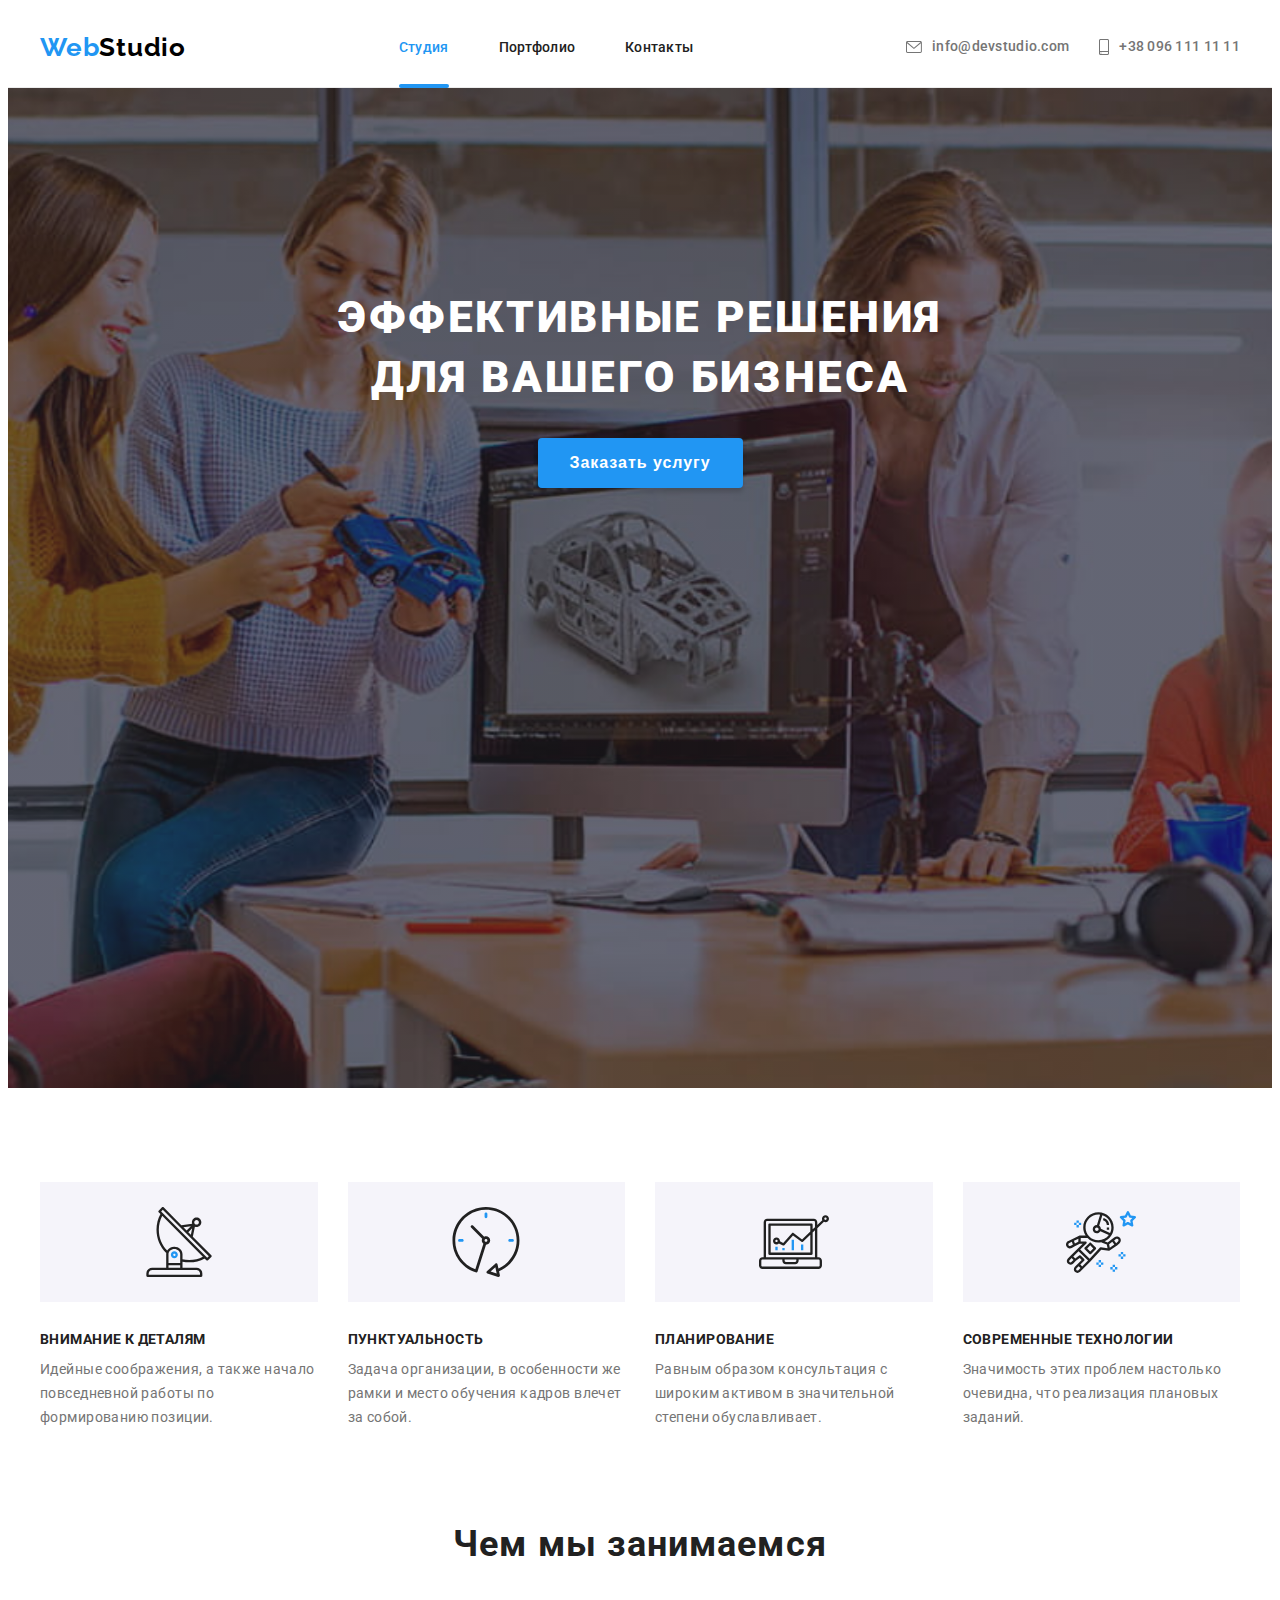
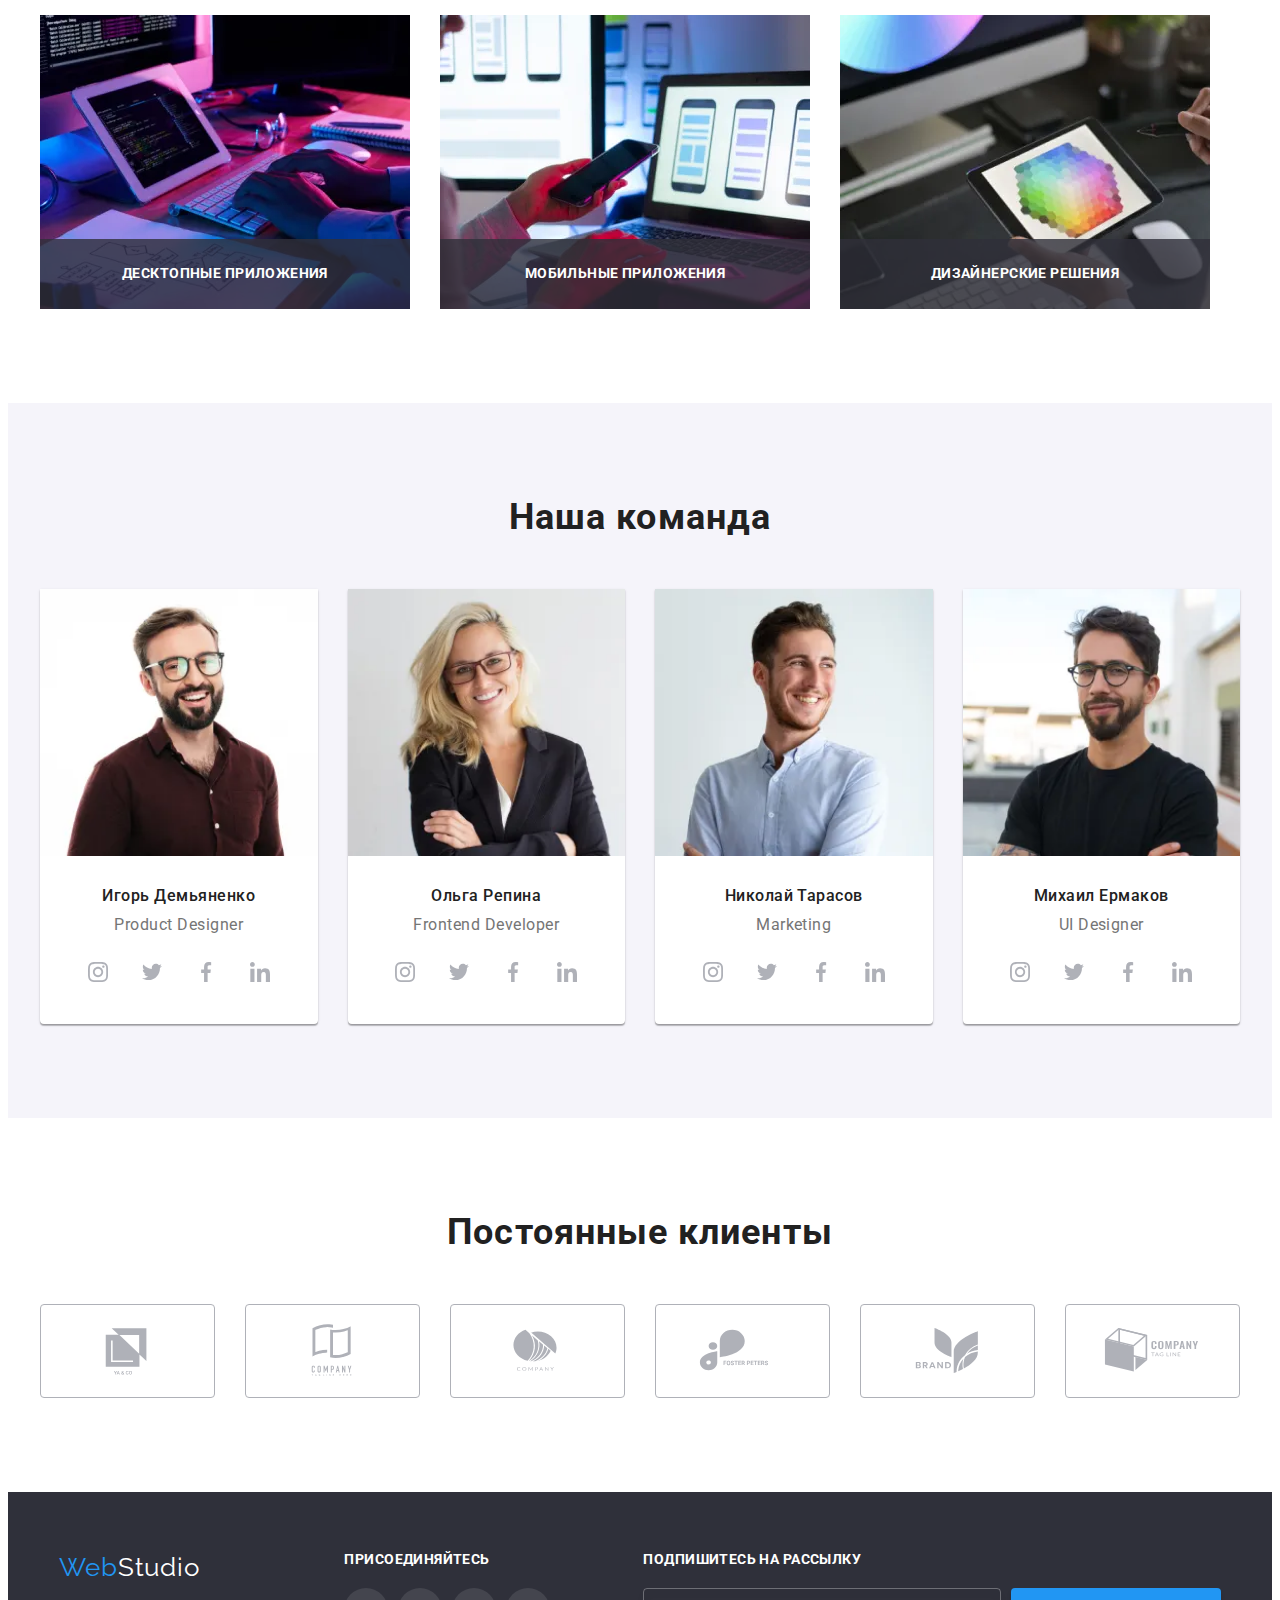
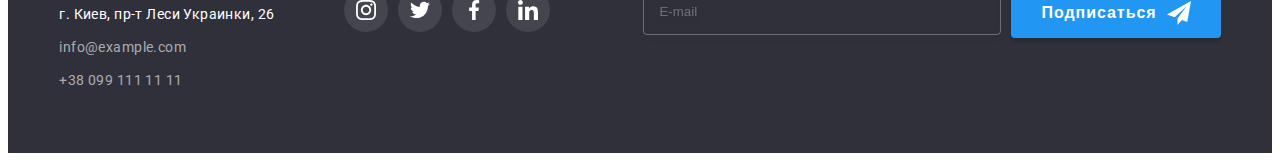
==== commit 3544499d: ":herb:" ====
--- a/index.html
+++ b/index.html
@@ -22,21 +22,28 @@
     <!--шапка-->
     <header class="page-header">
       <div class="page-header__container container">
-        <a class="logo" href=""><span class="logo__icon">Web</span>Studio</a>
-
-        <!--мобильное меню-->
-        <button
-          class="menu-button is-open"
-          aria-expanded="false"
-          aria-controls="menu-container"
-          data-menu-button
-          type="button"
-        >
-          <svg class="mobile-menu" width="40" height="40" aria-label="Переключательмобильного меню">
-            <use class="mobile-menu__open" href="./images/icon.svg#icon-menu"></use>
-            <use class="mobile-menu__close" href="./images/icon.svg#icon-close"></use>
-          </svg>
-        </button>
+        <div class="page-header__nav">
+          <a class="logo" href=""><span class="logo__icon">Web</span>Studio</a>
+
+          <!--мобильное меню-->
+          <button
+            class="menu-button"
+            aria-expanded="false"
+            aria-controls="menu-container"
+            data-menu-button
+            type="button"
+          >
+            <svg
+              class="mobile-menu"
+              width="40"
+              height="40"
+              aria-label="Переключательмобильного меню"
+            >
+              <use class="mobile-menu__open" href="./images/icon.svg#icon-menu"></use>
+              <use class="mobile-menu__close" href="./images/icon.svg#icon-close"></use>
+            </svg>
+          </button>
+        </div>
 
         <nav class="nav">
           <div class="menu-container" id="menu-container" data-menu>
@@ -341,7 +348,7 @@
                 />
 
                 <img
-                  src="./images/tablet-comand/tablet-dem'yanenko.jpg"
+                  src="./images/mobile-comand/mobile-dem'yanenko.jpg"
                   alt="Demianenko"
                   width="450"
                   height="460"
@@ -441,7 +448,7 @@
                   type="image/jpg"
                 />
                 <img
-                  src="./images/tablet-comand/tablet-repina.jpg"
+                  src="./images/mobile-comand/mobile-repina.jpg"
                   alt="Repina"
                   width="450"
                   height="460"
@@ -542,7 +549,7 @@
                 />
 
                 <img
-                  src="./images/tablet-comand/tablet-tarasov.jpg"
+                  src="./images/mobile-comand/mobile-tarasov.jpg"
                   alt="Tarasov"
                   width="450"
                   height="460"
@@ -630,7 +637,7 @@
                     ./images/mobile-comand/mobile-ermakov.webp    1x,
                     ./images/mobile-comand/mobile-ermakov@2x.webp 2x
                   "
-                  media="(ax-width: 767px)"
+                  media="(max-width: 767px)"
                   type="image/webp"
                 />
                 <source
--- a/css/main.min.css
+++ b/css/main.min.css
@@ -1,14 +1,4 @@
-.visually-hidden{position:absolute;width:1px;height:1px;margin:-1px;border:0;padding:0;white-space:nowrap;-webkit-clip-path:inset(100%);clip-path:inset(100%);clip:rect(0 0 0 0);overflow:hidden}.backdrop,.grid__box,.grid__text{width:100%;height:100%}body{background-color:#fff;color:#757575;font-family:Roboto,sans-serif;font-weight:400;margin:0 auto}h1,h2,h3,p{margin:0}ul{list-style:none;padding:0;margin:0}img{display:block;max-width:100%;height:auto}a{text-decoration:none;cursor:pointer}button{cursor:pointer}.container{padding:0 15px;margin:0 auto}@media screen and (min-width: 768px){.container{max-width:768px}}@media screen and (min-width: 1200px){.container{max-width:1200px}}.section{padding:60px 0}@media screen and (min-width: 1200px){.section{padding:94px 0}}.section__title{text-align:center;color:#212121}@media screen and (max-width: 767px){.section__title{font-weight:700;font-size:28px;line-height:1.18;letter-spacing:.03em;margin-bottom:30px}}@media screen and (min-width: 768px){.section__title{font-weight:700;font-size:28px;line-height:1.18;letter-spacing:.03em;margin-bottom:30px}}@media screen and (min-width: 1200px){.section__title{margin-bottom:50px;font-weight:700;font-size:36px;line-height:1.16;letter-spacing:.03em}}.page-header{position:relative;z-index:0;border-bottom:1px solid #ececec}.page-header__container{display:-webkit-box;display:-ms-flexbox;display:flex;-webkit-box-align:center;-ms-flex-align:center;align-items:center;-webkit-box-pack:justify;-ms-flex-pack:justify;justify-content:space-between}@media screen and (max-width: 767px){.page-header__container{padding-top:15px;padding-bottom:15px}}@media screen and (min-width: 768px){.page-header__container{padding-top:20px;padding-bottom:20px}}@media screen and (min-width: 1200px){.page-header__container{padding-top:24px;padding-bottom:24px}}.site-nav{position:relative}@media screen and (max-width: 767px){.site-nav{display:inline-block;margin-bottom:302px}}@media screen and (min-width: 768px){.site-nav{display:-webkit-box;display:-ms-flexbox;display:flex;margin-right:84px}}@media screen and (min-width: 1200px){.site-nav{margin-right:305px}}.site-nav__link{font-weight:500;font-size:14px;line-height:1.14;letter-spacing:.02em;color:#212121;-webkit-transition:color 250ms cubic-bezier(0.4, 0, 0.2, 1);transition:color 250ms cubic-bezier(0.4, 0, 0.2, 1)}.site-nav__link:hover,.site-nav__link:focus{color:#2196f3}@media screen and (max-width: 767px){.site-nav__link{font-weight:500;font-size:40px;line-height:1.18;letter-spacing:.02em;color:#212121}}@media screen and (min-width: 768px){.site-nav__link{line-height:1.14}}@media screen and (min-width: 1200px){.site-nav__link{font-weight:500;font-size:14px;line-height:1.14;letter-spacing:.02em}}.site-nav__link--active{color:#2196f3}@media screen and (max-width: 767px){.site-nav__link--active{font-weight:500;font-size:40px;line-height:1.18;letter-spacing:.02em}}@media screen and (min-width: 768px){.site-nav__link--active::after{display:inline-block;position:absolute;content:'';bottom:-32px;left:0;background-color:#2196f3;width:100%;height:4px;border-radius:2px;-webkit-transform:scale(1);transform:scale(1);-webkit-transition:-webkit-transform 250ms cubic-bezier(0.4, 0, 0.2, 1);transition:-webkit-transform 250ms cubic-bezier(0.4, 0, 0.2, 1);transition:transform 250ms cubic-bezier(0.4, 0, 0.2, 1);transition:transform 250ms cubic-bezier(0.4, 0, 0.2, 1), -webkit-transform 250ms cubic-bezier(0.4, 0, 0.2, 1)}}@media screen and (min-width: 1200px){.site-nav__link--active::after{bottom:-32px}}.site-nav__link--active:hover::after{-webkit-transform:scaleX(0.9);transform:scaleX(0.9)}.site-nav__item{position:relative;margin-right:0}.site-nav__item:not(:last-child){margin-right:50px}@media screen and (max-width: 767px){.site-nav__item:not(:last-child){margin-right:0;margin-bottom:32px}}.menu-button{position:relative;right:0;z-index:2;display:-webkit-inline-box;display:-ms-inline-flexbox;display:inline-flex;margin:0;padding:0;border:none;background-color:transparent;margin-left:auto;margin-right:15px;-webkit-transition:fill 250ms cubic-bezier(0.4, 0, 0.2, 1);transition:fill 250ms cubic-bezier(0.4, 0, 0.2, 1)}@media screen and (min-width: 768px){.menu-button{display:none}}.menu-button .mobile-menu__open{opacity:0;-webkit-transform:scale(0.3) rotate(90deg) translateY(100%);transform:scale(0.3) rotate(90deg) translateY(100%)}.menu-button.is-open .mobile-menu__open{opacity:1;-webkit-transform:scale(1) rotate(0) translateY(0);transform:scale(1) rotate(0) translateY(0);-webkit-transform-origin:center;transform-origin:center;-webkit-transition:opacity 400ms ease,- -webkit-transform 400ms ease;transition:opacity 400ms ease,- -webkit-transform 400ms ease;transition:opacity 400ms ease,- transform 400ms ease;transition:opacity 400ms ease,- transform 400ms ease,- -webkit-transform 400ms ease}.menu-button .mobile-menu__close{opacity:1;-webkit-transform:scale(1) rotate(0) translateY(0);transform:scale(1) rotate(0) translateY(0)}.menu-button.is-open .mobile-menu__close{opacity:0;-webkit-transform:scale(0.3) rotate(0);transform:scale(0.3) rotate(0);-webkit-transform-origin:center;transform-origin:center;-webkit-transition:opacity 400ms ease 300ms,- -webkit-transform 400ms ease 300ms;transition:opacity 400ms ease 300ms,- -webkit-transform 400ms ease 300ms;transition:opacity 400ms ease 300ms,- transform 400ms ease 300ms;transition:opacity 400ms ease 300ms,- transform 400ms ease 300ms,- -webkit-transform 400ms ease 300ms}@media screen and (max-width: 767px){.menu-button:hover,.menu-button:focus{fill:#2196f3}}.mobile-menu{position:relative}.mobile-menu__open{z-index:2}.mobile-menu__close{z-index:1}.menu-container{background-color:#fff;padding:20px;font-size:20px}@media screen and (max-width: 767px){.menu-container{position:fixed;top:0;left:0;width:100%;height:100vh;padding:48px 40px;display:-webkit-box;display:-ms-flexbox;display:flex;-webkit-box-orient:vertical;-webkit-box-direction:normal;-ms-flex-direction:column;flex-direction:column;opacity:0;-webkit-transform:translateY(100%);transform:translateY(100%);-webkit-transition:opacity 250ms cubic-bezier(0.4, 0, 0.2, 1),-webkit-transform 250ms cubic-bezier(0.4, 0, 0.2, 1);transition:opacity 250ms cubic-bezier(0.4, 0, 0.2, 1),-webkit-transform 250ms cubic-bezier(0.4, 0, 0.2, 1);transition:transform 250ms cubic-bezier(0.4, 0, 0.2, 1),opacity 250ms cubic-bezier(0.4, 0, 0.2, 1);transition:transform 250ms cubic-bezier(0.4, 0, 0.2, 1),opacity 250ms cubic-bezier(0.4, 0, 0.2, 1),-webkit-transform 250ms cubic-bezier(0.4, 0, 0.2, 1)}.menu-container.is-open{opacity:1;-webkit-transform:translateY(0);transform:translateY(0)}}@media screen and (min-width: 768px){.menu-container{display:-webkit-box;display:-ms-flexbox;display:flex;-webkit-box-pack:justify;-ms-flex-pack:justify;justify-content:space-between;-webkit-box-align:center;-ms-flex-align:center;align-items:center;-webkit-box-flex:1;-ms-flex-positive:1;flex-grow:1;padding:0}}.contacts{display:-webkit-box;display:-ms-flexbox;display:flex;margin-left:auto}@media screen and (max-width: 767px){.contacts{display:-webkit-inline-box;display:-ms-inline-flexbox;display:inline-flex;-ms-flex-wrap:wrap;flex-wrap:wrap}}@media screen and (min-width: 768px){.contacts{-webkit-box-orient:vertical;-webkit-box-direction:normal;-ms-flex-direction:column;flex-direction:column}}@media screen and (min-width: 1200px){.contacts{-webkit-box-orient:initial;-webkit-box-direction:initial;-ms-flex-direction:initial;flex-direction:initial}}.contacts__item:not(:last-child){margin-right:50px}@media screen and (min-width: 768px) and (max-width: 1199px){.contacts__item:not(:last-child){margin-right:0}}@media screen and (min-width: 1200px){.contacts__item:not(:last-child){margin-right:30px}}@media screen and (max-width: 767px){.contacts__item:nth-child(1){-webkit-box-ordinal-group:3;-ms-flex-order:2;order:2}}@media screen and (max-width: 767px){.contacts__item:nth-child(2){-webkit-box-ordinal-group:2;-ms-flex-order:1;order:1}}.contacts__link{display:-webkit-box;display:-ms-flexbox;display:flex;-webkit-box-align:center;-ms-flex-align:center;align-items:center;font-weight:500;font-size:14px;line-height:1.4;letter-spacing:.02em;color:#757575;fill:#757575;margin-bottom:0;-webkit-transition:color 250ms cubic-bezier(0.4, 0, 0.2, 1),fill 250ms cubic-bezier(0.4, 0, 0.2, 1);transition:color 250ms cubic-bezier(0.4, 0, 0.2, 1),fill 250ms cubic-bezier(0.4, 0, 0.2, 1)}.contacts__link:hover,.contacts__link:focus{color:#2196f3;fill:#2196f3}@media screen and (max-width: 767px){.contacts__link{display:-webkit-inline-box;display:-ms-inline-flexbox;display:inline-flex;-ms-flex-wrap:wrap;flex-wrap:wrap}}@media screen and (min-width: 768px){.contacts__link{font-weight:500;font-size:12px;line-height:1.17;letter-spacing:.02em}}@media screen and (min-width: 1200px){.contacts__link{font-weight:500;font-size:14px;line-height:1.14;letter-spacing:.02em}}@media screen and (max-width: 767px){.contacts__link--tel{margin-bottom:32px;font-weight:500;font-size:34px;line-height:1.18;letter-spacing:0.02em;color:#2196f3}}@media screen and (max-width: 767px){.contacts__link--mail{font-weight:500;font-size:24px;line-height:1.17;letter-spacing:0.02em;color:#757575;margin-bottom:64px}}@media screen and (min-width: 768px){.contacts__link--mail{margin-bottom:10px}}@media screen and (min-width: 1200px){.contacts__link--mail{margin-bottom:0}}.contacts__logo{margin-right:10px}@media screen and (max-width: 767px){.contacts__logo{display:none}}@media screen and (max-width: 767px){.menu-social{display:-webkit-inline-box;display:-ms-inline-flexbox;display:inline-flex}}@media screen and (min-width: 768px){.menu-social{display:none}}@media screen and (max-width: 767px){.menu-social__item:not(:last-child){border-right:1px solid rgba(33,33,33,0.2);padding-right:10px}}@media screen and (max-width: 767px){.menu-social__item:not(:first-child){padding-left:10px}}@media screen and (max-width: 767px){.menu-social__link{font-weight:500;font-size:18px;line-height:1.22;letter-spacing:0.02em;color:#2196f3}}.logo{color:#000;font-family:Raleway,sans-serif;font-weight:700;font-size:24px;line-height:28px;letter-spacing:.03em}@media screen and (min-width: 768px){.logo{margin-right:88px;font-weight:700;font-size:24px;line-height:1.17;letter-spacing:.03em}}@media screen and (min-width: 1200px){.logo{margin-right:93px;font-weight:700;font-size:26px;line-height:1.19;letter-spacing:.03em}}.logo__icon{color:#2196f3}.hero{padding:118px 0;text-align:center;margin:0 auto;height:400px;background-color:#2f303a;background-image:-webkit-gradient(linear, left top, right top, from(rgba(47,48,58,0.4))),url("../images/mobile-hero/mobile-hero.jpg");background-image:linear-gradient(to right, rgba(47,48,58,0.4)),url("../images/mobile-hero/mobile-hero.jpg");background-repeat:no-repeat;background-position:center;background-size:cover}@media (min-device-pixel-ratio: 2), (-webkit-min-device-pixel-ratio: 2), (min-resolution: 192dpi), (min-resolution: 2dppx){.hero{background-image:-webkit-gradient(linear, left top, left bottom, from(rgba(47,48,58,0.4)), to(rgba(47,48,58,0.4))),url("../images/hero/mobile-hero@2x.jpg");background-image:linear-gradient(rgba(47,48,58,0.4), rgba(47,48,58,0.4)),url("../images/hero/mobile-hero@2x.jpg")}}@media screen and (min-width: 768px){.hero{background-image:-webkit-gradient(linear, left top, right top, from(rgba(47,48,58,0.4))),url("../images/hero/tablet-hero.jpg");background-image:linear-gradient(to right, rgba(47,48,58,0.4)),url("../images/hero/tablet-hero.jpg")}}@media screen and (min-width: 768px) and (min-device-pixel-ratio: 2), screen and (min-width: 768px) and (-webkit-min-device-pixel-ratio: 2), screen and (min-width: 768px) and (min-resolution: 192dpi), screen and (min-width: 768px) and (min-resolution: 2dppx){.hero{background-image:-webkit-gradient(linear, left top, left bottom, from(rgba(47,48,58,0.4)), to(rgba(47,48,58,0.4))),url("../images/hero/tablet-hero@2x.jpg");background-image:linear-gradient(rgba(47,48,58,0.4), rgba(47,48,58,0.4)),url("../images/hero/tablet-hero@2x.jpg")}}@media screen and (min-width: 1200px){.hero{padding:200px 0;height:600px;background-image:-webkit-gradient(linear, left top, right top, from(rgba(47,48,58,0.4)), to(rgba(47,48,58,0.4))),url("../images/hero/desktop-hero.jpg");background-image:linear-gradient(to right, rgba(47,48,58,0.4), rgba(47,48,58,0.4)),url("../images/hero/desktop-hero.jpg")}}@media screen and (min-width: 1200px) and (min-device-pixel-ratio: 2), screen and (min-width: 1200px) and (-webkit-min-device-pixel-ratio: 2), screen and (min-width: 1200px) and (min-resolution: 192dpi), screen and (min-width: 1200px) and (min-resolution: 2dppx){.hero{background-image:-webkit-gradient(linear, left top, left bottom, from(rgba(47,48,58,0.4)), to(rgba(47,48,58,0.4))),url("../images/hero/desktop-hero@2x.jpg");background-image:linear-gradient(rgba(47,48,58,0.4), rgba(47,48,58,0.4)),url("../images/hero/desktop-hero@2x.jpg")}}.hero__title{font-weight:900;font-size:26px;line-height:1.62;letter-spacing:.06em;text-align:center;text-transform:uppercase;margin-bottom:30px;color:#fff}@media screen and (min-width: 1200px){.hero__title{font-weight:900;font-size:44px;line-height:1.36;letter-spacing:.06em}}.hero__button{padding:10px 32px;min-width:200px;min-height:50px;-webkit-box-shadow:0px 4px 4px rgba(0,0,0,0.15);box-shadow:0px 4px 4px rgba(0,0,0,0.15);border-radius:4px;border:transparent;-webkit-box-align:center;-ms-flex-align:center;align-items:center;text-align:center;background-color:#2196f3;color:#fff;font-weight:700;font-size:16px;line-height:1.88;letter-spacing:.06em;-webkit-transition:background-color 250ms cubic-bezier(0.4, 0, 0.2, 1);transition:background-color 250ms cubic-bezier(0.4, 0, 0.2, 1)}.hero__button:hover,.hero__button:focus{background-color:#188ce8}.backdrop{visibility:visible;position:fixed;top:0;left:0;background-color:rgba(0,0,0,0.2);opacity:1;-webkit-transition:opacity 250ms cubic-bezier(0.4, 0, 0.2, 1),visibility 250ms cubic-bezier(0.4, 0, 0.2, 1);transition:opacity 250ms cubic-bezier(0.4, 0, 0.2, 1),visibility 250ms cubic-bezier(0.4, 0, 0.2, 1)}.backdrop.is-hidden{visibility:hidden;opacity:0;pointer-events:none}.modal-box{position:absolute;top:50%;left:50%;padding:40px;background-color:#fff;-webkit-box-shadow:0px 1px 3px rgba(0,0,0,0.12),0px 1px 1px rgba(0,0,0,0.14),0px 2px 1px rgba(0,0,0,0.2);box-shadow:0px 1px 3px rgba(0,0,0,0.12),0px 1px 1px rgba(0,0,0,0.14),0px 2px 1px rgba(0,0,0,0.2);border-radius:4px;-webkit-transform:translate(-50%, -50%) scale(1);transform:translate(-50%, -50%) scale(1);-webkit-transition:-webkit-transform 250ms cubic-bezier(0.4, 0, 0.2, 1);transition:-webkit-transform 250ms cubic-bezier(0.4, 0, 0.2, 1);transition:transform 250ms cubic-bezier(0.4, 0, 0.2, 1);transition:transform 250ms cubic-bezier(0.4, 0, 0.2, 1), -webkit-transform 250ms cubic-bezier(0.4, 0, 0.2, 1)}@media screen and (max-width: 767px){.modal-box{max-width:450px;width:100vw;max-height:609px;height:100vh}}@media screen and (min-width: 768px){.modal-box{width:450px;height:609px}}@media screen and (min-width: 1200px){.modal-box{width:528px;height:581px}}.backdrop.is-hidden .modal-box{-webkit-transform:translate(-50%, -50%) scale(0);transform:translate(-50%, -50%) scale(0)}.modal-box__btn{position:absolute;top:8px;right:8px;display:-webkit-box;display:-ms-flexbox;display:flex;-webkit-box-pack:center;-ms-flex-pack:center;justify-content:center;-webkit-box-align:center;-ms-flex-align:center;align-items:center;margin-left:auto;width:30px;height:30px;background-color:#fff;border:1px solid rgba(0,0,0,0.1);border-radius:50%}.modal-box__btn--close{fill:#000;-webkit-transition:fill 250ms cubic-bezier(0.4, 0, 0.2, 1);transition:fill 250ms cubic-bezier(0.4, 0, 0.2, 1)}.modal-box__btn--close:hover,.modal-box__btn--close:focus{fill:#2196f3}.modal-box__title{font-weight:700;font-size:20px;line-height:1.5;letter-spacing:.03em;color:#000;margin-bottom:12px;text-align:center}.modal-box__form{margin:0 auto;text-align:center}.modal-box__field{display:-webkit-box;display:-ms-flexbox;display:flex;-webkit-box-orient:vertical;-webkit-box-direction:normal;-ms-flex-direction:column;flex-direction:column;position:relative;margin-bottom:10px}.modal-box__label{margin-bottom:10px;text-align:start;font-weight:400;font-size:12px;line-height:1.17;letter-spacing:.01em;margin-bottom:4px;color:#757575}.modal-box__input{height:40px;padding:11px 12px 11px auto;border:1px solid rgba(33,33,33,0.2);-webkit-box-sizing:border-box;box-sizing:border-box;border-radius:4px;-webkit-transition:border-color 250ms transition-timing-function,+.visually-hidden{position:absolute;width:1px;height:1px;margin:-1px;border:0;padding:0;white-space:nowrap;-webkit-clip-path:inset(100%);clip-path:inset(100%);clip:rect(0 0 0 0);overflow:hidden}.backdrop,.grid__box,.grid__text{width:100%;height:100%}body{background-color:#fff;color:#757575;font-family:Roboto,sans-serif;font-weight:400}h1,h2,h3,p{margin:0}ul{list-style:none;padding:0;margin:0}img{display:block;max-width:100%;height:auto}a{text-decoration:none;cursor:pointer}button{cursor:pointer}.container{padding-right:15px;padding-left:15px;margin-right:auto;margin-left:auto}@media screen and (min-width: 480px){.container{width:480px}}@media screen and (min-width: 768px){.container{width:768px}}@media screen and (min-width: 1200px){.container{width:1200px}}.section{padding-top:60px;padding-bottom:60px}@media screen and (min-width: 1200px){.section{padding-top:94px;padding-bottom:94px}}.section__title{text-align:center;color:#212121}@media screen and (max-width: 767px){.section__title{font-weight:700;font-size:28px;line-height:1.18;letter-spacing:.03em;margin-bottom:30px}}@media screen and (min-width: 768px){.section__title{font-weight:700;font-size:28px;line-height:1.18;letter-spacing:.03em;margin-bottom:30px}}@media screen and (min-width: 1200px){.section__title{margin-bottom:50px;font-weight:700;font-size:36px;line-height:1.16;letter-spacing:.03em}}.page-header{position:relative;z-index:0;border-bottom:1px solid #ececec;padding:15px 0}@media screen and (min-width: 768px){.page-header{padding-top:20px;padding-bottom:20px}}@media screen and (min-width: 1200px){.page-header{padding-top:24px;padding-bottom:24px}}@media screen and (min-width: 768px){.page-header__container{display:-webkit-box;display:-ms-flexbox;display:flex;-webkit-box-align:center;-ms-flex-align:center;align-items:center;-webkit-box-pack:justify;-ms-flex-pack:justify;justify-content:space-between}}.page-header__nav{display:-webkit-box;display:-ms-flexbox;display:flex;-webkit-box-pack:justify;-ms-flex-pack:justify;justify-content:space-between;-webkit-box-align:center;-ms-flex-align:center;align-items:center}.nav{width:100%;height:100%}@media screen and (min-width: 768px){.site-nav{display:-webkit-box;display:-ms-flexbox;display:flex;margin-left:auto}}.site-nav__link{font-weight:500;font-size:14px;line-height:1.14;letter-spacing:.02em;color:#212121;-webkit-transition:color 250ms cubic-bezier(0.4, 0, 0.2, 1);transition:color 250ms cubic-bezier(0.4, 0, 0.2, 1)}.site-nav__link:hover,.site-nav__link:focus{color:#2196f3}@media screen and (max-width: 767px){.site-nav__link{font-weight:500;font-size:40px;line-height:1.18;letter-spacing:.02em;color:#212121}}@media screen and (min-width: 768px){.site-nav__link{line-height:1.14}}@media screen and (min-width: 1200px){.site-nav__link{font-weight:500;font-size:14px;line-height:1.14;letter-spacing:.02em}}.site-nav__link--active{color:#2196f3}@media screen and (max-width: 767px){.site-nav__link--active{font-weight:500;font-size:40px;line-height:1.18;letter-spacing:.02em}}@media screen and (min-width: 768px){.site-nav__link--active::after{display:block;position:relative;content:'';bottom:-27px;left:0;background-color:#2196f3;width:100%;height:4px;border-radius:2px;-webkit-transform:scale(1);transform:scale(1);-webkit-transition:-webkit-transform 250ms cubic-bezier(0.4, 0, 0.2, 1);transition:-webkit-transform 250ms cubic-bezier(0.4, 0, 0.2, 1);transition:transform 250ms cubic-bezier(0.4, 0, 0.2, 1);transition:transform 250ms cubic-bezier(0.4, 0, 0.2, 1), -webkit-transform 250ms cubic-bezier(0.4, 0, 0.2, 1)}}.site-nav__link--active:hover::after{-webkit-transform:scaleX(0.9);transform:scaleX(0.9)}@media screen and (max-width: 767px){.site-nav__item:not(:last-child){margin-bottom:32px}}@media screen and (min-width: 768px){.site-nav__item:not(:last-child){margin-right:50px}}.menu-button{position:relative;z-index:99;border:transparent;outline:transparent;background-color:transparent;-webkit-transition:fill 250ms cubic-bezier(0.4, 0, 0.2, 1);transition:fill 250ms cubic-bezier(0.4, 0, 0.2, 1)}@media screen and (min-width: 768px){.menu-button{display:none}}.menu-button .mobile-menu__open{opacity:1}.menu-button.is-open .mobile-menu__open{opacity:0}.menu-button .mobile-menu__close{opacity:0}.menu-button.is-open .mobile-menu__close{opacity:1}@media screen and (max-width: 767px){.menu-button:hover,.menu-button:focus{fill:#2196f3}}.mobile-menu__open{z-index:2}.mobile-menu__close{z-index:1}.menu-container{background-color:#fff;padding:20px;font-size:20px}@media screen and (max-width: 767px){.menu-container{-webkit-box-pack:justify;-ms-flex-pack:justify;justify-content:space-between;position:absolute;top:0;left:0;width:100vw;height:100vh;padding:48px 40px;display:-webkit-box;display:-ms-flexbox;display:flex;-webkit-box-orient:vertical;-webkit-box-direction:normal;-ms-flex-direction:column;flex-direction:column;opacity:0;-webkit-transform:translateX(100%);transform:translateX(100%);visibility:hidden;-webkit-transition:opacity 250ms cubic-bezier(0.4, 0, 0.2, 1),visibility 250ms cubic-bezier(0.4, 0, 0.2, 1),-webkit-transform 250ms cubic-bezier(0.4, 0, 0.2, 1);transition:opacity 250ms cubic-bezier(0.4, 0, 0.2, 1),visibility 250ms cubic-bezier(0.4, 0, 0.2, 1),-webkit-transform 250ms cubic-bezier(0.4, 0, 0.2, 1);transition:transform 250ms cubic-bezier(0.4, 0, 0.2, 1),opacity 250ms cubic-bezier(0.4, 0, 0.2, 1),visibility 250ms cubic-bezier(0.4, 0, 0.2, 1);transition:transform 250ms cubic-bezier(0.4, 0, 0.2, 1),opacity 250ms cubic-bezier(0.4, 0, 0.2, 1),visibility 250ms cubic-bezier(0.4, 0, 0.2, 1),-webkit-transform 250ms cubic-bezier(0.4, 0, 0.2, 1)}.menu-container.is-open{opacity:1;-webkit-transform:translateX(0);transform:translateX(0);visibility:visible}}@media screen and (min-width: 768px){.menu-container{display:-webkit-box;display:-ms-flexbox;display:flex;-webkit-box-pack:justify;-ms-flex-pack:justify;justify-content:space-between;-webkit-box-align:center;-ms-flex-align:center;align-items:center;-webkit-box-flex:1;-ms-flex-positive:1;flex-grow:1;padding:0}}.contacts{display:-webkit-box;display:-ms-flexbox;display:flex}@media screen and (max-width: 767px){.contacts{display:-webkit-inline-box;display:-ms-inline-flexbox;display:inline-flex;-ms-flex-wrap:wrap;flex-wrap:wrap;-webkit-box-orient:vertical;-webkit-box-direction:normal;-ms-flex-direction:column;flex-direction:column}}@media screen and (min-width: 768px){.contacts{-webkit-box-orient:vertical;-webkit-box-direction:normal;-ms-flex-direction:column;flex-direction:column;margin-left:auto}}@media screen and (min-width: 1200px){.contacts{-webkit-box-orient:initial;-webkit-box-direction:initial;-ms-flex-direction:initial;flex-direction:initial}}@media screen and (min-width: 1200px){.contacts__item:not(:last-child):not(:last-child){margin-right:30px}}@media screen and (max-width: 767px){.contacts__item:nth-child(1){-webkit-box-ordinal-group:3;-ms-flex-order:2;order:2}}@media screen and (max-width: 767px){.contacts__item:nth-child(2){-webkit-box-ordinal-group:2;-ms-flex-order:1;order:1}}.contacts__link{display:-webkit-box;display:-ms-flexbox;display:flex;-webkit-box-align:center;-ms-flex-align:center;align-items:center;font-weight:500;font-size:14px;line-height:1.4;letter-spacing:.02em;color:#757575;fill:#757575;margin-bottom:0;-webkit-transition:color 250ms cubic-bezier(0.4, 0, 0.2, 1),fill 250ms cubic-bezier(0.4, 0, 0.2, 1);transition:color 250ms cubic-bezier(0.4, 0, 0.2, 1),fill 250ms cubic-bezier(0.4, 0, 0.2, 1)}.contacts__link:hover,.contacts__link:focus{color:#2196f3;fill:#2196f3}@media screen and (max-width: 767px){.contacts__link{display:-webkit-inline-box;display:-ms-inline-flexbox;display:inline-flex;-ms-flex-wrap:wrap;flex-wrap:wrap}}@media screen and (min-width: 768px){.contacts__link{font-weight:500;font-size:12px;line-height:1.17;letter-spacing:.02em}}@media screen and (min-width: 1200px){.contacts__link{font-weight:500;font-size:14px;line-height:1.14;letter-spacing:.02em}}@media screen and (max-width: 767px){.contacts__link--tel{margin-bottom:32px;font-weight:500;font-size:32px;line-height:1.18;letter-spacing:.02em;color:#2196f3}}@media screen and (max-width: 767px){.contacts__link--mail{font-weight:500;font-size:24px;line-height:1.17;letter-spacing:.02em;color:#757575}}@media screen and (min-width: 768px){.contacts__link--mail{margin-bottom:10px}}@media screen and (min-width: 1200px){.contacts__link--mail{margin-bottom:0}}.contacts__logo{margin-right:10px}@media screen and (max-width: 767px){.contacts__logo{display:none}}@media screen and (max-width: 767px){.menu-social{display:-webkit-inline-box;display:-ms-inline-flexbox;display:inline-flex;-webkit-box-pack:center;-ms-flex-pack:center;justify-content:center}}@media screen and (min-width: 768px){.menu-social{display:none}}@media screen and (max-width: 767px){.menu-social__item:not(:last-child){border-right:1px solid rgba(33,33,33,0.2);padding-right:10px}}@media screen and (max-width: 767px){.menu-social__item:not(:first-child){padding-left:10px}}@media screen and (max-width: 767px){.menu-social__link{font-weight:500;font-size:18px;line-height:1.22;letter-spacing:0.02em;color:#2196f3}}.logo{color:#000;font-family:Raleway,sans-serif;font-weight:700;font-size:24px;line-height:1.17;letter-spacing:.03em}@media screen and (min-width: 768px){.logo{font-weight:700;font-size:24px;line-height:1.17;letter-spacing:.03em}}@media screen and (min-width: 1200px){.logo{font-weight:700;font-size:26px;line-height:1.19;letter-spacing:.03em}}.logo__icon{color:#2196f3}.hero{padding:118px 0;text-align:center;margin:0 auto;height:400px;background-color:#2f303a;background-repeat:no-repeat;background-position:center;background-size:cover}@media screen and (max-width: 767px){.hero{background-image:-webkit-gradient(linear, left top, right top, from(rgba(47,48,58,0.4)), to(rgba(47,48,58,0.4))),url("/images/hero/mobile-hero.jpg");background-image:linear-gradient(to right, rgba(47,48,58,0.4), rgba(47,48,58,0.4)),url("/images/hero/mobile-hero.jpg")}}@media (min-device-pixel-ratio: 2), (-webkit-min-device-pixel-ratio: 2), (min-resolution: 192dpi), (min-resolution: 2dppx){.hero{background-image:-webkit-gradient(linear, left top, right top, from(rgba(47,48,58,0.4)), to(rgba(47,48,58,0.4))),url("../images/hero/mobile-hero@2x.jpg");background-image:linear-gradient(to right, rgba(47,48,58,0.4), rgba(47,48,58,0.4)),url("../images/hero/mobile-hero@2x.jpg")}}@media screen and (min-width: 768px){.hero{background-image:-webkit-gradient(linear, left top, right top, from(rgba(47,48,58,0.4))),url("../images/hero/tablet-hero.jpg");background-image:linear-gradient(to right, rgba(47,48,58,0.4)),url("../images/hero/tablet-hero.jpg")}}@media screen and (min-width: 768px) and (min-device-pixel-ratio: 2), screen and (min-width: 768px) and (-webkit-min-device-pixel-ratio: 2), screen and (min-width: 768px) and (min-resolution: 192dpi), screen and (min-width: 768px) and (min-resolution: 2dppx){.hero{background-image:-webkit-gradient(linear, left top, right top, from(rgba(47,48,58,0.4)), to(rgba(47,48,58,0.4))),url("../images/hero/tablet-hero@2x.jpg");background-image:linear-gradient(to right, rgba(47,48,58,0.4), rgba(47,48,58,0.4)),url("../images/hero/tablet-hero@2x.jpg")}}@media screen and (min-width: 1200px){.hero{padding:200px 0;height:600px;background-image:-webkit-gradient(linear, left top, right top, from(rgba(47,48,58,0.4)), to(rgba(47,48,58,0.4))),url("../images/hero/desktop-hero.jpg");background-image:linear-gradient(to right, rgba(47,48,58,0.4), rgba(47,48,58,0.4)),url("../images/hero/desktop-hero.jpg")}}@media screen and (min-width: 1200px) and (min-device-pixel-ratio: 2), screen and (min-width: 1200px) and (-webkit-min-device-pixel-ratio: 2), screen and (min-width: 1200px) and (min-resolution: 192dpi), screen and (min-width: 1200px) and (min-resolution: 2dppx){.hero{background-image:-webkit-gradient(linear, left top, right top, from(rgba(47,48,58,0.4)), to(rgba(47,48,58,0.4))),url("../images/hero/desktop-hero@2x.jpg");background-image:linear-gradient(to right, rgba(47,48,58,0.4), rgba(47,48,58,0.4)),url("../images/hero/desktop-hero@2x.jpg")}}.hero__title{font-weight:900;font-size:26px;line-height:1.62;letter-spacing:.06em;text-align:center;text-transform:uppercase;margin-bottom:30px;color:#fff}@media screen and (min-width: 1200px){.hero__title{font-weight:900;font-size:44px;line-height:1.36;letter-spacing:.06em}}.hero__button{padding:10px 32px;min-width:200px;min-height:50px;-webkit-box-shadow:0px 4px 4px rgba(0,0,0,0.15);box-shadow:0px 4px 4px rgba(0,0,0,0.15);border-radius:4px;border:transparent;-webkit-box-align:center;-ms-flex-align:center;align-items:center;text-align:center;background-color:#2196f3;color:#fff;font-weight:700;font-size:16px;line-height:1.88;letter-spacing:.06em;-webkit-transition:background-color 250ms cubic-bezier(0.4, 0, 0.2, 1);transition:background-color 250ms cubic-bezier(0.4, 0, 0.2, 1)}.hero__button:hover,.hero__button:focus{background-color:#188ce8}.backdrop{visibility:visible;position:fixed;top:0;left:0;background-color:rgba(0,0,0,0.2);opacity:1;-webkit-transition:opacity 250ms cubic-bezier(0.4, 0, 0.2, 1),visibility 250ms cubic-bezier(0.4, 0, 0.2, 1);transition:opacity 250ms cubic-bezier(0.4, 0, 0.2, 1),visibility 250ms cubic-bezier(0.4, 0, 0.2, 1)}.backdrop.is-hidden{visibility:hidden;opacity:0;pointer-events:none}.modal-box{position:absolute;top:50%;left:50%;padding:40px;background-color:#fff;-webkit-box-shadow:0px 1px 3px rgba(0,0,0,0.12),0px 1px 1px rgba(0,0,0,0.14),0px 2px 1px rgba(0,0,0,0.2);box-shadow:0px 1px 3px rgba(0,0,0,0.12),0px 1px 1px rgba(0,0,0,0.14),0px 2px 1px rgba(0,0,0,0.2);border-radius:4px;-webkit-transform:translate(-50%, -50%) scale(1);transform:translate(-50%, -50%) scale(1);-webkit-transition:-webkit-transform 250ms cubic-bezier(0.4, 0, 0.2, 1);transition:-webkit-transform 250ms cubic-bezier(0.4, 0, 0.2, 1);transition:transform 250ms cubic-bezier(0.4, 0, 0.2, 1);transition:transform 250ms cubic-bezier(0.4, 0, 0.2, 1), -webkit-transform 250ms cubic-bezier(0.4, 0, 0.2, 1)}@media screen and (max-width: 767px){.modal-box{max-width:450px;width:100vw;max-height:609px;height:100vh}}@media screen and (min-width: 768px){.modal-box{width:450px;height:609px}}@media screen and (min-width: 1200px){.modal-box{width:528px;height:581px}}.backdrop.is-hidden .modal-box{-webkit-transform:translate(-50%, -50%) scale(0);transform:translate(-50%, -50%) scale(0)}.modal-box__btn{position:absolute;top:8px;right:8px;display:-webkit-box;display:-ms-flexbox;display:flex;-webkit-box-pack:center;-ms-flex-pack:center;justify-content:center;-webkit-box-align:center;-ms-flex-align:center;align-items:center;margin-left:auto;width:30px;height:30px;background-color:#fff;border:1px solid rgba(0,0,0,0.1);border-radius:50%}.modal-box__btn--close{fill:#000;-webkit-transition:fill 250ms cubic-bezier(0.4, 0, 0.2, 1);transition:fill 250ms cubic-bezier(0.4, 0, 0.2, 1)}.modal-box__btn--close:hover,.modal-box__btn--close:focus{fill:#2196f3}.modal-box__title{font-weight:700;font-size:20px;line-height:1.5;letter-spacing:.03em;color:#000;margin-bottom:12px;text-align:center}.modal-box__form{margin:0 auto;text-align:center}.modal-box__field{display:-webkit-box;display:-ms-flexbox;display:flex;-webkit-box-orient:vertical;-webkit-box-direction:normal;-ms-flex-direction:column;flex-direction:column;position:relative;margin-bottom:10px}.modal-box__label{margin-bottom:10px;text-align:start;font-weight:400;font-size:12px;line-height:1.17;letter-spacing:.01em;margin-bottom:4px;color:#757575}.modal-box__input{height:40px;padding:11px 12px 11px auto;border:1px solid rgba(33,33,33,0.2);-webkit-box-sizing:border-box;box-sizing:border-box;border-radius:4px;-webkit-transition:border-color 250ms transition-timing-function,  outline 250ms transition-timing-function;transition:border-color 250ms transition-timing-function,- outline 250ms transition-timing-function}.modal-box__input:focus,.modal-box__input:focus+.modal-box__icon{fill:#2196f3;border-color:#2196f3;outline:none}.modal-box__icon{position:absolute;top:50%;left:12px;fill:#212121;-webkit-transition:fill 250ms cubic-bezier(0.4, 0, 0.2, 1);transition:fill 250ms cubic-bezier(0.4, 0, 0.2, 1)}.textarea{display:-webkit-box;display:-ms-flexbox;display:flex;-webkit-box-orient:vertical;-webkit-box-direction:normal;-ms-flex-direction:column;flex-direction:column;position:relative;margin-bottom:20px}.textarea__field{padding:12px 16px;border:1px solid rgba(33,33,33,0.2);-webkit-box-sizing:border-box;box-sizing:border-box;border-radius:4px;resize:none;-webkit-transition:border-color 250ms cubic-bezier(0.4, 0, 0.2, 1),outline 250ms cubic-bezier(0.4, 0, 0.2, 1);transition:border-color 250ms cubic-bezier(0.4, 0, 0.2, 1),outline 250ms cubic-bezier(0.4, 0, 0.2, 1)}.textarea__field:focus{border-color:#2196f3;outline:none}.textarea__field::-webkit-input-placeholder{font-size:12px;line-height:1.14;letter-spacing:0.01em;color:rgba(117,117,117,0.5);-webkit-transition:color 250ms transition-timing-function;transition:color 250ms transition-timing-function}.textarea__field:-ms-input-placeholder{font-size:12px;line-height:1.14;letter-spacing:0.01em;color:rgba(117,117,117,0.5);-webkit-transition:color 250ms transition-timing-function;transition:color 250ms transition-timing-function}.textarea__field::-ms-input-placeholder{font-size:12px;line-height:1.14;letter-spacing:0.01em;color:rgba(117,117,117,0.5);-webkit-transition:color 250ms transition-timing-function;transition:color 250ms transition-timing-function}.textarea__field::placeholder{font-size:12px;line-height:1.14;letter-spacing:0.01em;color:rgba(117,117,117,0.5);-webkit-transition:color 250ms transition-timing-function;transition:color 250ms transition-timing-function}.textarea__field::-webkit-input-placeholder:focus::-webkit-input-placeholder{color:#2196f3}.textarea__field:-ms-input-placeholder:focus:-ms-input-placeholder{color:#2196f3}.textarea__field::-ms-input-placeholder:focus::-ms-input-placeholder{color:#2196f3}.textarea__field::placeholder:focus::placeholder{color:#2196f3}.modal-policy{display:-webkit-box;display:-ms-flexbox;display:flex;-webkit-box-pack:center;-ms-flex-pack:center;justify-content:center;margin-bottom:30px;padding:0}.modal-policy__label{display:-webkit-inline-box;display:-ms-inline-flexbox;display:inline-flex;-webkit-box-align:center;-ms-flex-align:center;align-items:center}.modal-policy__check{display:inline-block;margin-right:8px;width:16px;height:15px;border:2px solid #212121;border-radius:2px;-webkit-transform:scale(0.9);transform:scale(0.9);-webkit-transition:background-color 250ms cubic-bezier(0.4, 0, 0.2, 1),border-color 250ms cubic-bezier(0.4, 0, 0.2, 1),-webkit-transform 250ms cubic-bezier(0.4, 0, 0.2, 1);transition:background-color 250ms cubic-bezier(0.4, 0, 0.2, 1),border-color 250ms cubic-bezier(0.4, 0, 0.2, 1),-webkit-transform 250ms cubic-bezier(0.4, 0, 0.2, 1);transition:transform 250ms cubic-bezier(0.4, 0, 0.2, 1),background-color 250ms cubic-bezier(0.4, 0, 0.2, 1),border-color 250ms cubic-bezier(0.4, 0, 0.2, 1);transition:transform 250ms cubic-bezier(0.4, 0, 0.2, 1),background-color 250ms cubic-bezier(0.4, 0, 0.2, 1),border-color 250ms cubic-bezier(0.4, 0, 0.2, 1),-webkit-transform 250ms cubic-bezier(0.4, 0, 0.2, 1)}.modal-policy__input:checked+.modal-policy__check{background-color:#2196f3;border-color:#2196f3;background-image:url(../images/icon-check.svg);background-size:contain;background-origin:border-box;-webkit-transform:scale(1);transform:scale(1)}.modal-policy__text{font-weight:400;font-size:12px;line-height:1.17;letter-spacing:.03em;color:#757575}@media screen and (min-width: 1200px){.modal-policy__text{font-weight:400;font-size:14px;line-height:1.71;letter-spacing:.03em}}.modal-policy__agreement{position:relative;text-decoration:none;color:#2196f3;font-weight:400;font-size:12px;line-height:1.17;letter-spacing:.03em}@media screen and (min-width: 1200px){.modal-policy__agreement{font-weight:400;font-size:14px;line-height:1.71;letter-spacing:.03em}}.modal-policy__agreement::after{position:absolute;content:'';top:14.5px;left:0;width:100%;height:1px;background-color:#2196f3}.modal__submit{min-width:200px;height:50px;padding:10px 55px;background-color:#2196f3;-webkit-box-shadow:0px 4px 4px rgba(0,0,0,0.15);box-shadow:0px 4px 4px rgba(0,0,0,0.15);border-radius:4px;border-style:none;font-weight:700;font-size:16px;line-height:1.88;letter-spacing:.06em;-webkit-box-align:center;-ms-flex-align:center;align-items:center;text-align:center;color:#fff;-webkit-transition:background-color 250ms cubic-bezier(0.4, 0, 0.2, 1);transition:background-color 250ms cubic-bezier(0.4, 0, 0.2, 1)}.modal__submit:hover,.modal__submit:focus{background-color:#188ce8}.feature{display:-webkit-box;display:-ms-flexbox;display:flex;-ms-flex-wrap:wrap;flex-wrap:wrap;-webkit-box-pack:center;-ms-flex-pack:center;justify-content:center}.feature__item{width:450px;margin-bottom:30px}@media screen and (min-width: 768px){.feature__item{-ms-flex-preferred-size:calc((100% - 30px) / 2);flex-basis:calc((100% - 30px) / 2)}}@media screen and (min-width: 1200px){.feature__item{margin-right:30px;-ms-flex-preferred-size:calc((100% - 90px) / 4);flex-basis:calc((100% - 90px) / 4)}.feature__item:last-child{margin-right:0}}@media screen and (min-width: 768px) and (max-width: 1199px){.feature__item:nth-child(2n+1){margin-right:30px}}@media screen and (min-width: 768px) and (max-width: 1199px){.feature__item:nth-child(3){margin-bottom:0}}@media screen and (min-width: 768px) and (max-width: 1199px){.feature__item:nth-child(4){margin-bottom:0}}.feature__box{display:-webkit-box;display:-ms-flexbox;display:flex;-webkit-box-pack:center;-ms-flex-pack:center;justify-content:center;-webkit-box-align:center;-ms-flex-align:center;align-items:center;margin-bottom:30px;background-color:#f5f4fa;height:120px}.feature__title{text-align:center;font-weight:700;font-size:14px;line-height:1.14;letter-spacing:.03em;text-transform:uppercase;color:#212121;margin-bottom:10px;margin-top:0;text-transform:uppercase}@media screen and (min-width: 768px){.feature__title{text-align:start}}@media screen and (min-width: 1200px){.feature__title{color:#212121}}.feature__text{font-weight:400;font-size:14px;line-height:1.71;letter-spacing:.03em;color:#757575}.section--padding-top{padding-top:0}@media screen and (max-width: 1199px){.section--padding-top{display:none}}.work{display:-webkit-box;display:-ms-flexbox;display:flex;-ms-flex-wrap:wrap;flex-wrap:wrap}.work__item:not(:last-child){margin-right:30px}.work__thumb{position:relative}.work__text{display:-webkit-box;display:-ms-flexbox;display:flex;-webkit-box-pack:center;-ms-flex-pack:center;justify-content:center;-webkit-box-align:center;-ms-flex-align:center;align-items:center;position:absolute;bottom:0;left:0;width:100%;height:70px;text-align:center;font-weight:700;font-size:14px;line-height:1.14;letter-spacing:0.03em;text-transform:uppercase;color:#fff;background-color:rgba(47,48,58,0.8)}.section--other-bgc{background-color:#f5f4fa}@media screen and (max-width: 767px){.comand{display:-webkit-box;display:-ms-flexbox;display:flex;-ms-flex-wrap:wrap;flex-wrap:wrap;-webkit-box-pack:center;-ms-flex-pack:center;justify-content:center}}@media screen and (min-width: 768px){.comand{display:-webkit-box;display:-ms-flexbox;display:flex;-ms-flex-wrap:wrap;flex-wrap:wrap;-webkit-box-pack:center;-ms-flex-pack:center;justify-content:center}}.comand__items{background-color:#fff;-webkit-box-shadow:0px 1px 3px rgba(0,0,0,0.12),0px 1px 1px rgba(0,0,0,0.14),0px 2px 1px rgba(0,0,0,0.2);box-shadow:0px 1px 3px rgba(0,0,0,0.12),0px 1px 1px rgba(0,0,0,0.14),0px 2px 1px rgba(0,0,0,0.2);border-radius:0px 0px 4px 4px}@media screen and (max-width: 767px){.comand__items{margin-bottom:30px}.comand__items:last-child{margin-bottom:0}}@media screen and (min-width: 768px) and (max-width: 1199px){.comand__items{width:calc((100% - 30px) / 2)}.comand__items:not(:nth-child(2n)){margin-right:30px}.comand__items:not(:nth-last-child(-n+2)){margin-bottom:30px}}@media screen and (min-width: 1200px){.comand__items{width:calc((100% - 3 * 30px) / 4)}.comand__items:not(:last-child){margin-right:30px}}.avatar{padding-bottom:24px;padding-top:30px}@media screen and (min-width: 1200px){.avatar{padding:30px 32px}}.avatar__title{font-weight:500;font-size:16px;line-height:1.19;letter-spacing:.03em;text-align:center;margin-bottom:10px;color:#212121}.avatar__text{text-align:center;margin-bottom:16px;font-weight:400;font-size:16px;line-height:1.19;letter-spacing:.03em}.comand-social{display:-webkit-box;display:-ms-flexbox;display:flex;-webkit-box-align:center;-ms-flex-align:center;align-items:center;-webkit-box-pack:center;-ms-flex-pack:center;justify-content:center;padding:0;margin:0}.comand-social__item:not(:last-child){margin-right:10px}.comand-social__link{display:-webkit-box;display:-ms-flexbox;display:flex;-webkit-box-pack:center;-ms-flex-pack:center;justify-content:center;-webkit-box-align:center;-ms-flex-align:center;align-items:center;width:44px;height:44px;border-radius:50%;color:#afb1b8;-webkit-transition:background-color 250ms cubic-bezier(0.4, 0, 0.2, 1),color 250ms cubic-bezier(0.4, 0, 0.2, 1);transition:background-color 250ms cubic-bezier(0.4, 0, 0.2, 1),color 250ms cubic-bezier(0.4, 0, 0.2, 1)}.comand-social__link:hover,.comand-social__link:focus{background-color:#2196f3;color:#fff}.comand-social__icon{fill:currentColor}.section--text-align{text-align:center}.clients{display:-webkit-box;display:-ms-flexbox;display:flex;-ms-flex-wrap:wrap;flex-wrap:wrap;padding:0;margin:0}@media screen and (max-width: 767px){.clients__item{-ms-flex-preferred-size:calc((100% - 60px) / 2);flex-basis:calc((100% - 60px) / 2);margin-right:30px}.clients__item:not(:nth-child(2n)){margin-right:30px}.clients__item:not(:nth-last-child(-n+2)){margin-bottom:30px}}@media screen and (min-width: 768px) and (max-width: 1199px){.clients__item{-ms-flex-preferred-size:calc((100% - 90px) / 3);flex-basis:calc((100% - 90px) / 3);margin-right:30px}.clients__item:not(:nth-child(3n)){margin-right:30px}.clients__item:not(:nth-last-child(-n+3)){margin-bottom:30px}}@media screen and (min-width: 1200px){.clients__item{-ms-flex-preferred-size:calc((100% - 180px) / 6);flex-basis:calc((100% - 180px) / 6);margin-bottom:0}}.clients__item:not(:last-child){margin-right:30px}.clients__link{display:-webkit-box;display:-ms-flexbox;display:flex;-webkit-box-pack:center;-ms-flex-pack:center;justify-content:center;-webkit-box-align:center;-ms-flex-align:center;align-items:center;height:92px;border:1px solid #afb1b8;border-radius:4px;color:#afb1b8;-webkit-transition:color 250ms cubic-bezier(0.4, 0, 0.2, 1),border 250ms cubic-bezier(0.4, 0, 0.2, 1);transition:color 250ms cubic-bezier(0.4, 0, 0.2, 1),border 250ms cubic-bezier(0.4, 0, 0.2, 1)}.clients__link:hover,.clients__link:focus{color:#2196f3;border:1px solid #2196f3}.clients__img{fill:currentColor}.page-footer{padding:60px 0;background-color:#2f303a}@media screen and (min-width: 1200px){.page-footer{-webkit-box-align:baseline;-ms-flex-align:baseline;align-items:baseline;display:-webkit-box;display:-ms-flexbox;display:flex}}.page-footer--bgc{text-align:center}@media screen and (min-width: 768px){.page-footer--bgc{display:-webkit-box;display:-ms-flexbox;display:flex;-ms-flex-wrap:wrap;flex-wrap:wrap;-webkit-box-pack:center;-ms-flex-pack:center;justify-content:center}}@media screen and (min-width: 768px) and (max-width: 1199px){.wrapper{margin-right:165px;margin-bottom:50px}}@media screen and (min-width: 1200px){.wrapper{margin-right:70px;text-align:start}}.wrapper__logo{display:inline-block;margin-bottom:20px;color:#fff;font-family:Raleway,sans-serif;font-weight:400;font-size:26px;line-height:1.19;letter-spacing:.03em}.wrapper__icon{color:#2196f3}@media screen and (max-width: 767px){.addres{margin-bottom:60px}}.addres__items{margin-bottom:9px}.addres__items:last-child{margin-bottom:0px}.addres__link{font-style:normal;color:#fff;background-color:#2f303a;font-weight:400;font-size:14px;line-height:1.71;letter-spacing:.03em}.addres__contacts{font-style:normal;color:rgba(255,255,255,0.6);background-color:#2f303a;font-weight:400;font-size:14px;line-height:1.71;letter-spacing:.03em;-webkit-transition:color 250ms cubic-bezier(0.4, 0, 0.2, 1);transition:color 250ms cubic-bezier(0.4, 0, 0.2, 1)}.addres__contacts:hover,.addres__contacts:focus{color:#2196f3}.accede{margin-bottom:60px}@media screen and (min-width: 1200px){.accede{margin-right:93px}}.accede__title{font-weight:700;font-size:14px;line-height:1.14;letter-spacing:.03em;text-transform:uppercase;color:#fff;margin-bottom:20px}@media screen and (min-width: 1200px){.accede__title{margin-bottom:20px;text-align:start}}.social{display:-webkit-box;display:-ms-flexbox;display:flex;-webkit-box-pack:center;-ms-flex-pack:center;justify-content:center;padding:0;margin:0}.social__item:not(:last-child){margin-right:10px}.social__link{display:-webkit-box;display:-ms-flexbox;display:flex;-webkit-box-pack:center;-ms-flex-pack:center;justify-content:center;-webkit-box-align:center;-ms-flex-align:center;align-items:center;width:44px;height:44px;border-radius:50%;background-color:rgba(255,255,255,0.1);color:#fff;-webkit-transition:background-color 250ms cubic-bezier(0.4, 0, 0.2, 1);transition:background-color 250ms cubic-bezier(0.4, 0, 0.2, 1)}.social__link:hover,.social__link:focus{background-color:#2196f3}.social__logo{fill:currentColor}.subscribe__title{margin-bottom:20px;font-weight:700;font-size:14px;line-height:1.14;letter-spacing:.03em;text-transform:uppercase;color:#fff}@media screen and (min-width: 1200px){.subscribe__title{text-align:start}}@media screen and (min-width: 1200px){.form--position{position:relative;display:-webkit-box;display:-ms-flexbox;display:flex;margin:0 auto}}.form__field{display:-webkit-box;display:-ms-flexbox;display:flex;-webkit-box-orient:vertical;-webkit-box-direction:normal;-ms-flex-direction:column;flex-direction:column;margin-bottom:20px}@media screen and (min-width: 768px) and (max-width: 1199px){.form__field{width:450px}}@media screen and (min-width: 1200px){.form__field{position:relative;display:-webkit-box;display:-ms-flexbox;display:flex;-webkit-box-orient:vertical;-webkit-box-direction:normal;-ms-flex-direction:column;flex-direction:column;width:358px;height:50px;margin-right:10px}}.form__input{margin:0;padding:15px;background-color:inherit;color:#fff;border:1px solid rgba(255,255,255,0.3);-webkit-box-sizing:border-box;box-sizing:border-box;-webkit-filter:drop-shadow(0px 4px 4px rgba(0,0,0,0.15));filter:drop-shadow(0px 4px 4px rgba(0,0,0,0.15));border-radius:4px;-webkit-transition:border-color 250ms cubic-bezier(0.4, 0, 0.2, 1),outline 250ms cubic-bezier(0.4, 0, 0.2, 1);transition:border-color 250ms cubic-bezier(0.4, 0, 0.2, 1),outline 250ms cubic-bezier(0.4, 0, 0.2, 1)}.form__input:hover,.form__input:focus{border-color:rgba(255,255,255,0.5);outline:none}.form__input::-webkit-input-placeholder{color:rgba(255,255,255,0.3);-webkit-transition:color 250ms cubic-bezier(0.4, 0, 0.2, 1);transition:color 250ms cubic-bezier(0.4, 0, 0.2, 1)}.form__input:-ms-input-placeholder{color:rgba(255,255,255,0.3);-webkit-transition:color 250ms cubic-bezier(0.4, 0, 0.2, 1);transition:color 250ms cubic-bezier(0.4, 0, 0.2, 1)}.form__input::-ms-input-placeholder{color:rgba(255,255,255,0.3);-webkit-transition:color 250ms cubic-bezier(0.4, 0, 0.2, 1);transition:color 250ms cubic-bezier(0.4, 0, 0.2, 1)}.form__input::placeholder{color:rgba(255,255,255,0.3);-webkit-transition:color 250ms cubic-bezier(0.4, 0, 0.2, 1);transition:color 250ms cubic-bezier(0.4, 0, 0.2, 1)}.form__input:hover::-webkit-input-placeholder,.form__input:focus::-webkit-input-placeholder{color:rgba(255,255,255,0.5)}.form__input:hover:-ms-input-placeholder,.form__input:focus:-ms-input-placeholder{color:rgba(255,255,255,0.5)}.form__input:hover::-ms-input-placeholder,.form__input:focus::-ms-input-placeholder{color:rgba(255,255,255,0.5)}.form__input:hover::placeholder,.form__input:focus::placeholder{color:rgba(255,255,255,0.5)}.form__btn{display:-webkit-box;display:-ms-flexbox;display:flex;-webkit-box-pack:center;-ms-flex-pack:center;justify-content:center;-webkit-box-align:center;-ms-flex-align:center;align-items:center;text-align:inherit;padding:10px 30px;min-width:200px;height:50px;font-weight:700;font-size:16px;line-height:1.88;letter-spacing:.06em;background-color:#2196f3;color:#fff;-webkit-box-shadow:0px 4px 4px rgba(0,0,0,0.15);box-shadow:0px 4px 4px rgba(0,0,0,0.15);border-radius:4px;border-style:none;-webkit-transition:background-color 250ms cubic-bezier(0.4, 0, 0.2, 1);transition:background-color 250ms cubic-bezier(0.4, 0, 0.2, 1)}@media screen and (max-width: 767px){.form__btn{margin:0 auto}}@media screen and (min-width: 768px) and (max-width: 1199px){.form__btn{margin:0 auto}}.form__btn:hover,.form__btn:focus{background-color:#188ce8}.form-btn__icon{fill:#fff;margin-left:10px}.filter{display:-webkit-box;display:-ms-flexbox;display:flex;-webkit-box-pack:center;-ms-flex-pack:center;justify-content:center;-webkit-box-align:center;-ms-flex-align:center;align-items:center;-ms-flex-wrap:wrap;flex-wrap:wrap;margin-bottom:40px;-webkit-box-pack:start;-ms-flex-pack:start;justify-content:start;margin-right:-8px;margin-top:-15px}@media screen and (min-width: 768px){.filter{-ms-flex-wrap:nowrap;flex-wrap:nowrap}}@media screen and (min-width: 768px){.filter{margin-bottom:30px;-webkit-box-pack:center;-ms-flex-pack:center;justify-content:center}}@media screen and (min-width: 1200px){.filter{margin-bottom:50px;-webkit-box-pack:center;-ms-flex-pack:center;justify-content:center}}.filter__items{margin-right:8px}@media screen and (max-width: 767px){.filter__items{margin-right:8px;margin-bottom:15px}}.filter__btn{padding:6px 22px;border-radius:4px;border:transparent;text-align:center;background-color:#f5f4fa;color:#212121;font-family:inherit;font-weight:500;font-size:16px;line-height:1.62;letter-spacing:.03em;-webkit-transition:background-color 250ms cubic-bezier(0.4, 0, 0.2, 1),color 250ms cubic-bezier(0.4, 0, 0.2, 1),-webkit-box-shadow 250ms cubic-bezier(0.4, 0, 0.2, 1);transition:background-color 250ms cubic-bezier(0.4, 0, 0.2, 1),color 250ms cubic-bezier(0.4, 0, 0.2, 1),-webkit-box-shadow 250ms cubic-bezier(0.4, 0, 0.2, 1);transition:background-color 250ms cubic-bezier(0.4, 0, 0.2, 1),color 250ms cubic-bezier(0.4, 0, 0.2, 1),box-shadow 250ms cubic-bezier(0.4, 0, 0.2, 1);transition:background-color 250ms cubic-bezier(0.4, 0, 0.2, 1),color 250ms cubic-bezier(0.4, 0, 0.2, 1),box-shadow 250ms cubic-bezier(0.4, 0, 0.2, 1),-webkit-box-shadow 250ms cubic-bezier(0.4, 0, 0.2, 1)}.filter__btn:hover,.filter__btn:focus{background-color:#2196f3;color:#fff;-webkit-box-shadow:0px 3px 1px rgba(0,0,0,0.1),0px 1px 2px rgba(0,0,0,0.08),0px 2px 2px rgba(0,0,0,0.12);box-shadow:0px 3px 1px rgba(0,0,0,0.1),0px 1px 2px rgba(0,0,0,0.08),0px 2px 2px rgba(0,0,0,0.12)}.grid{display:-webkit-box;display:-ms-flexbox;display:flex;-ms-flex-wrap:wrap;flex-wrap:wrap;margin-right:-30px;margin-top:-30px}@media screen and (max-width: 767px){.grid{-webkit-box-pack:center;-ms-flex-pack:center;justify-content:center;width:100%}}.grid__item{margin-top:30px}@media screen and (min-width: 768px){.grid__item{margin-right:30px;width:calc((100% - 60px) / 2)}}@media screen and (min-width: 1200px){.grid__item{width:calc((100% - 90px) / 3)}}.grid__link{display:block;-webkit-transition:-webkit-box-shadow 250ms cubic-bezier(0.4, 0, 0.2, 1);transition:-webkit-box-shadow 250ms cubic-bezier(0.4, 0, 0.2, 1);transition:box-shadow 250ms cubic-bezier(0.4, 0, 0.2, 1);transition:box-shadow 250ms cubic-bezier(0.4, 0, 0.2, 1), -webkit-box-shadow 250ms cubic-bezier(0.4, 0, 0.2, 1)}.grid__link:hover,.grid__link:focus{-webkit-box-shadow:0px 1px 1px rgba(0,0,0,0.12),0px 4px 4px rgba(0,0,0,0.06),1px 4px 6px rgba(0,0,0,0.16);box-shadow:0px 1px 1px rgba(0,0,0,0.12),0px 4px 4px rgba(0,0,0,0.06),1px 4px 6px rgba(0,0,0,0.16)}.grid__box{position:relative;overflow:hidden;z-index:-1}.grid__text{position:absolute;bottom:0;right:0;background-color:rgba(33,150,243,0.9);-webkit-transform:translateY(100%);transform:translateY(100%);-webkit-transition:-webkit-transform 250ms cubic-bezier(0.4, 0, 0.2, 1);transition:-webkit-transform 250ms cubic-bezier(0.4, 0, 0.2, 1);transition:transform 250ms cubic-bezier(0.4, 0, 0.2, 1);transition:transform 250ms cubic-bezier(0.4, 0, 0.2, 1), -webkit-transform 250ms cubic-bezier(0.4, 0, 0.2, 1)}.grid__link:hover .grid__text,.grid__link:focus .grid__text{-webkit-transform:translate(0);transform:translate(0)}.grid__text>p{font-weight:400;font-size:14px;line-height:1.56;letter-spacing:.03em;color:#fff}@media screen and (max-width: 400px){.grid__text>p{font-size:14px;padding:35px 24px}}@media screen and (min-width: 401px){.grid__text>p{font-size:16px;padding:50px 24px}}@media screen and (min-width: 540px){.grid__text>p{font-size:18px;padding:77px 24px}}@media screen and (min-width: 768px){.grid__text>p{padding:60px 24px}}@media screen and (min-width: 768px){.grid__text>p{padding:63px 24px}}.aside{padding:20px 24px;border-left:1px solid #eee;border-right:1px solid #eee;border-bottom:1px solid #eee}@media screen and (min-width: 768px) and (max-width: 1199px){.aside--padding{padding-bottom:55px}}.aside__title{margin-bottom:4px;color:#212121;font-weight:700;font-size:18px;line-height:2;letter-spacing:.06em}.aside__subtitle{font-weight:400;font-size:16px;line-height:1.88;letter-spacing:.03em;color:#757575}
+ outline 250ms transition-timing-function}.modal-box__input:focus,.modal-box__input:focus+.modal-box__icon{fill:#2196f3;border-color:#2196f3;outline:none}.modal-box__icon{position:absolute;top:50%;left:12px;fill:#212121;-webkit-transition:fill 250ms cubic-bezier(0.4, 0, 0.2, 1);transition:fill 250ms cubic-bezier(0.4, 0, 0.2, 1)}.textarea{display:-webkit-box;display:-ms-flexbox;display:flex;-webkit-box-orient:vertical;-webkit-box-direction:normal;-ms-flex-direction:column;flex-direction:column;position:relative;margin-bottom:20px}.textarea__field{padding:12px 16px;border:1px solid rgba(33,33,33,0.2);-webkit-box-sizing:border-box;box-sizing:border-box;border-radius:4px;resize:none;-webkit-transition:border-color 250ms cubic-bezier(0.4, 0, 0.2, 1),outline 250ms cubic-bezier(0.4, 0, 0.2, 1);transition:border-color 250ms cubic-bezier(0.4, 0, 0.2, 1),outline 250ms cubic-bezier(0.4, 0, 0.2, 1)}.textarea__field:focus{border-color:#2196f3;outline:none}.textarea__field::-webkit-input-placeholder{font-size:12px;line-height:1.14;letter-spacing:0.01em;color:rgba(117,117,117,0.5);-webkit-transition:color 250ms transition-timing-function;transition:color 250ms transition-timing-function}.textarea__field:-ms-input-placeholder{font-size:12px;line-height:1.14;letter-spacing:0.01em;color:rgba(117,117,117,0.5);-webkit-transition:color 250ms transition-timing-function;transition:color 250ms transition-timing-function}.textarea__field::-ms-input-placeholder{font-size:12px;line-height:1.14;letter-spacing:0.01em;color:rgba(117,117,117,0.5);-webkit-transition:color 250ms transition-timing-function;transition:color 250ms transition-timing-function}.textarea__field::placeholder{font-size:12px;line-height:1.14;letter-spacing:0.01em;color:rgba(117,117,117,0.5);-webkit-transition:color 250ms transition-timing-function;transition:color 250ms transition-timing-function}.textarea__field::-webkit-input-placeholder:focus::-webkit-input-placeholder{color:#2196f3}.textarea__field:-ms-input-placeholder:focus:-ms-input-placeholder{color:#2196f3}.textarea__field::-ms-input-placeholder:focus::-ms-input-placeholder{color:#2196f3}.textarea__field::placeholder:focus::placeholder{color:#2196f3}.modal-policy{display:-webkit-box;display:-ms-flexbox;display:flex;-webkit-box-pack:center;-ms-flex-pack:center;justify-content:center;margin-bottom:30px;padding:0}.modal-policy__label{display:-webkit-inline-box;display:-ms-inline-flexbox;display:inline-flex;-webkit-box-align:center;-ms-flex-align:center;align-items:center}.modal-policy__check{display:inline-block;margin-right:8px;width:16px;height:15px;border:2px solid #212121;border-radius:2px;-webkit-transform:scale(0.9);transform:scale(0.9);-webkit-transition:background-color 250ms cubic-bezier(0.4, 0, 0.2, 1),border-color 250ms cubic-bezier(0.4, 0, 0.2, 1),-webkit-transform 250ms cubic-bezier(0.4, 0, 0.2, 1);transition:background-color 250ms cubic-bezier(0.4, 0, 0.2, 1),border-color 250ms cubic-bezier(0.4, 0, 0.2, 1),-webkit-transform 250ms cubic-bezier(0.4, 0, 0.2, 1);transition:transform 250ms cubic-bezier(0.4, 0, 0.2, 1),background-color 250ms cubic-bezier(0.4, 0, 0.2, 1),border-color 250ms cubic-bezier(0.4, 0, 0.2, 1);transition:transform 250ms cubic-bezier(0.4, 0, 0.2, 1),background-color 250ms cubic-bezier(0.4, 0, 0.2, 1),border-color 250ms cubic-bezier(0.4, 0, 0.2, 1),-webkit-transform 250ms cubic-bezier(0.4, 0, 0.2, 1)}.modal-policy__input:checked+.modal-policy__check{background-color:#2196f3;border-color:#2196f3;background-image:url(../images/icon-check.svg);background-size:contain;background-origin:border-box;-webkit-transform:scale(1);transform:scale(1)}.modal-policy__text{font-weight:400;font-size:12px;line-height:1.17;letter-spacing:.03em;color:#757575}@media screen and (min-width: 1200px){.modal-policy__text{font-weight:400;font-size:14px;line-height:1.71;letter-spacing:.03em}}.modal-policy__agreement{position:relative;text-decoration:none;color:#2196f3;font-weight:400;font-size:12px;line-height:1.17;letter-spacing:.03em}@media screen and (min-width: 1200px){.modal-policy__agreement{font-weight:400;font-size:14px;line-height:1.71;letter-spacing:.03em}}.modal-policy__agreement::after{position:absolute;content:'';top:14.5px;left:0;width:100%;height:1px;background-color:#2196f3}.modal__submit{min-width:200px;height:50px;padding:10px 55px;background-color:#2196f3;-webkit-box-shadow:0px 4px 4px rgba(0,0,0,0.15);box-shadow:0px 4px 4px rgba(0,0,0,0.15);border-radius:4px;border-style:none;font-weight:700;font-size:16px;line-height:1.88;letter-spacing:.06em;-webkit-box-align:center;-ms-flex-align:center;align-items:center;text-align:center;color:#fff;-webkit-transition:background-color 250ms cubic-bezier(0.4, 0, 0.2, 1);transition:background-color 250ms cubic-bezier(0.4, 0, 0.2, 1)}.modal__submit:hover,.modal__submit:focus{background-color:#188ce8}.feature{display:-webkit-box;display:-ms-flexbox;display:flex;-ms-flex-wrap:wrap;flex-wrap:wrap}.feature__item{margin-bottom:30px}.feature__item:last-child{margin-bottom:0}@media screen and (min-width: 768px){.feature__item{-ms-flex-preferred-size:calc((100% - 30px) / 2);flex-basis:calc((100% - 30px) / 2)}}@media screen and (min-width: 1200px){.feature__item{margin-right:30px;margin-bottom:0;-ms-flex-preferred-size:calc((100% - 90px) / 4);flex-basis:calc((100% - 90px) / 4)}.feature__item:last-child{margin-right:0}}@media screen and (min-width: 768px) and (max-width: 1199px){.feature__item:nth-child(2n+1){margin-right:30px}}@media screen and (min-width: 768px) and (max-width: 1199px){.feature__item:nth-child(3){margin-bottom:0}}@media screen and (min-width: 768px) and (max-width: 1199px){.feature__item:nth-child(4){margin-bottom:0}}.feature__box{display:-webkit-box;display:-ms-flexbox;display:flex;-webkit-box-pack:center;-ms-flex-pack:center;justify-content:center;-webkit-box-align:center;-ms-flex-align:center;align-items:center;margin-bottom:30px;background-color:#f5f4fa;height:120px}.feature__title{text-align:center;font-weight:700;font-size:14px;line-height:1.14;letter-spacing:.03em;text-transform:uppercase;color:#212121;margin-bottom:10px;margin-top:0;text-transform:uppercase}@media screen and (min-width: 768px){.feature__title{text-align:start}}@media screen and (min-width: 1200px){.feature__title{color:#212121}}.feature__text{font-weight:400;font-size:14px;line-height:1.71;letter-spacing:.03em;color:#757575}.section--padding-top{padding-top:0}@media screen and (max-width: 1199px){.section--padding-top{display:none}}.work{display:-webkit-box;display:-ms-flexbox;display:flex;-ms-flex-wrap:wrap;flex-wrap:wrap}.work__item:not(:last-child){margin-right:30px}.work__thumb{position:relative}.work__text{display:-webkit-box;display:-ms-flexbox;display:flex;-webkit-box-pack:center;-ms-flex-pack:center;justify-content:center;-webkit-box-align:center;-ms-flex-align:center;align-items:center;position:absolute;bottom:0;left:0;width:100%;height:70px;text-align:center;font-weight:700;font-size:14px;line-height:1.14;letter-spacing:0.03em;text-transform:uppercase;color:#fff;background-color:rgba(47,48,58,0.8)}.section--other-bgc{background-color:#f5f4fa}@media screen and (min-width: 768px){.comand{display:-webkit-box;display:-ms-flexbox;display:flex;-ms-flex-wrap:wrap;flex-wrap:wrap}}.comand__items{background-color:#fff;-webkit-box-shadow:0px 1px 3px rgba(0,0,0,0.12),0px 1px 1px rgba(0,0,0,0.14),0px 2px 1px rgba(0,0,0,0.2);box-shadow:0px 1px 3px rgba(0,0,0,0.12),0px 1px 1px rgba(0,0,0,0.14),0px 2px 1px rgba(0,0,0,0.2);border-radius:0px 0px 4px 4px}@media screen and (max-width: 767px){.comand__items{margin-bottom:30px}.comand__items:last-child{margin-bottom:0}}@media screen and (min-width: 768px) and (max-width: 1199px){.comand__items{width:calc((100% - 30px) / 2)}.comand__items:not(:nth-child(2n)){margin-right:30px}.comand__items:not(:nth-last-child(-n+2)){margin-bottom:30px}}@media screen and (min-width: 1200px){.comand__items{width:calc((100% - 3 * 30px) / 4)}.comand__items:not(:last-child){margin-right:30px}}.avatar{padding-bottom:24px;padding-top:30px}@media screen and (min-width: 1200px){.avatar{padding:30px 32px}}.avatar__title{font-weight:500;font-size:16px;line-height:1.19;letter-spacing:.03em;text-align:center;margin-bottom:10px;color:#212121}.avatar__text{text-align:center;margin-bottom:16px;font-weight:400;font-size:16px;line-height:1.19;letter-spacing:.03em}.comand-social{display:-webkit-box;display:-ms-flexbox;display:flex;-webkit-box-align:center;-ms-flex-align:center;align-items:center;-webkit-box-pack:center;-ms-flex-pack:center;justify-content:center;padding:0;margin:0}.comand-social__item:not(:last-child){margin-right:10px}.comand-social__link{display:-webkit-box;display:-ms-flexbox;display:flex;-webkit-box-pack:center;-ms-flex-pack:center;justify-content:center;-webkit-box-align:center;-ms-flex-align:center;align-items:center;width:44px;height:44px;border-radius:50%;color:#afb1b8;-webkit-transition:background-color 250ms cubic-bezier(0.4, 0, 0.2, 1),color 250ms cubic-bezier(0.4, 0, 0.2, 1);transition:background-color 250ms cubic-bezier(0.4, 0, 0.2, 1),color 250ms cubic-bezier(0.4, 0, 0.2, 1)}.comand-social__link:hover,.comand-social__link:focus{background-color:#2196f3;color:#fff}.comand-social__icon{fill:currentColor}.section--text-align{text-align:center}.clients{display:-webkit-box;display:-ms-flexbox;display:flex;-ms-flex-wrap:wrap;flex-wrap:wrap;padding:0;margin-left:-30px;margin-top:-30px}@media screen and (max-width: 767px){.clients__item{-ms-flex-preferred-size:calc((100% - 60px) / 2);flex-basis:calc((100% - 60px) / 2);margin-left:30px;margin-top:30px}}@media screen and (min-width: 768px) and (max-width: 1199px){.clients__item{-ms-flex-preferred-size:calc((100% - 90px) / 3);flex-basis:calc((100% - 90px) / 3);margin-left:30px;margin-top:30px}}@media screen and (min-width: 1200px){.clients__item{-ms-flex-preferred-size:calc((100% - 180px) / 6);flex-basis:calc((100% - 180px) / 6);margin-left:30px;margin-top:30px}}.clients__link{display:-webkit-box;display:-ms-flexbox;display:flex;-webkit-box-pack:center;-ms-flex-pack:center;justify-content:center;-webkit-box-align:center;-ms-flex-align:center;align-items:center;height:92px;border:1px solid #afb1b8;border-radius:4px;color:#afb1b8;-webkit-transition:color 250ms cubic-bezier(0.4, 0, 0.2, 1),border 250ms cubic-bezier(0.4, 0, 0.2, 1);transition:color 250ms cubic-bezier(0.4, 0, 0.2, 1),border 250ms cubic-bezier(0.4, 0, 0.2, 1)}.clients__link:hover,.clients__link:focus{color:#2196f3;border:1px solid #2196f3}.clients__img{fill:currentColor}.page-footer{padding:60px 0;background-color:#2f303a}@media screen and (min-width: 1200px){.page-footer{-webkit-box-align:baseline;-ms-flex-align:baseline;align-items:baseline;display:-webkit-box;display:-ms-flexbox;display:flex}}.page-footer--bgc{text-align:center}@media screen and (min-width: 768px){.page-footer--bgc{display:-webkit-box;display:-ms-flexbox;display:flex;-ms-flex-wrap:wrap;flex-wrap:wrap;-webkit-box-pack:center;-ms-flex-pack:center;justify-content:center}}@media screen and (max-width: 767px){.wrapper{margin-bottom:60px}}@media screen and (min-width: 768px) and (max-width: 1199px){.wrapper{margin-right:165px;margin-bottom:50px}}@media screen and (min-width: 1200px){.wrapper{margin-right:70px;text-align:start}}.wrapper__logo{display:inline-block;margin-bottom:20px;color:#fff;font-family:Raleway,sans-serif;font-weight:400;font-size:26px;line-height:1.19;letter-spacing:.03em}.wrapper__icon{color:#2196f3}.addres__items{margin-bottom:9px}.addres__items:last-child{margin-bottom:0px}.addres__link{font-style:normal;color:#fff;background-color:#2f303a;font-weight:400;font-size:14px;line-height:1.71;letter-spacing:.03em}.addres__contacts{font-style:normal;color:rgba(255,255,255,0.6);background-color:#2f303a;font-weight:400;font-size:14px;line-height:1.71;letter-spacing:.03em;-webkit-transition:color 250ms cubic-bezier(0.4, 0, 0.2, 1);transition:color 250ms cubic-bezier(0.4, 0, 0.2, 1)}.addres__contacts:hover,.addres__contacts:focus{color:#2196f3}.accede{margin-bottom:60px}@media screen and (min-width: 1200px){.accede{margin-right:93px}}.accede__title{font-weight:700;font-size:14px;line-height:1.14;letter-spacing:.03em;text-transform:uppercase;color:#fff;margin-bottom:20px}@media screen and (min-width: 1200px){.accede__title{margin-bottom:20px;text-align:start}}.social{display:-webkit-box;display:-ms-flexbox;display:flex;-webkit-box-pack:center;-ms-flex-pack:center;justify-content:center;padding:0;margin:0}.social__item:not(:last-child){margin-right:10px}.social__link{display:-webkit-box;display:-ms-flexbox;display:flex;-webkit-box-pack:center;-ms-flex-pack:center;justify-content:center;-webkit-box-align:center;-ms-flex-align:center;align-items:center;width:44px;height:44px;border-radius:50%;background-color:rgba(255,255,255,0.1);color:#fff;-webkit-transition:background-color 250ms cubic-bezier(0.4, 0, 0.2, 1);transition:background-color 250ms cubic-bezier(0.4, 0, 0.2, 1)}.social__link:hover,.social__link:focus{background-color:#2196f3}.social__logo{fill:currentColor}.subscribe__title{margin-bottom:20px;font-weight:700;font-size:14px;line-height:1.14;letter-spacing:.03em;text-transform:uppercase;color:#fff}@media screen and (min-width: 1200px){.subscribe__title{text-align:start}}@media screen and (min-width: 1200px){.form--position{position:relative;display:-webkit-box;display:-ms-flexbox;display:flex;margin:0 auto}}.form__field{display:-webkit-box;display:-ms-flexbox;display:flex;-webkit-box-orient:vertical;-webkit-box-direction:normal;-ms-flex-direction:column;flex-direction:column;margin-bottom:20px}@media screen and (min-width: 768px) and (max-width: 1199px){.form__field{width:450px}}@media screen and (min-width: 1200px){.form__field{position:relative;display:-webkit-box;display:-ms-flexbox;display:flex;-webkit-box-orient:vertical;-webkit-box-direction:normal;-ms-flex-direction:column;flex-direction:column;width:358px;height:50px;margin-right:10px}}.form__input{margin:0;padding:15px;background-color:inherit;color:#fff;border:1px solid rgba(255,255,255,0.3);-webkit-box-sizing:border-box;box-sizing:border-box;-webkit-filter:drop-shadow(0px 4px 4px rgba(0,0,0,0.15));filter:drop-shadow(0px 4px 4px rgba(0,0,0,0.15));border-radius:4px;-webkit-transition:border-color 250ms cubic-bezier(0.4, 0, 0.2, 1),outline 250ms cubic-bezier(0.4, 0, 0.2, 1);transition:border-color 250ms cubic-bezier(0.4, 0, 0.2, 1),outline 250ms cubic-bezier(0.4, 0, 0.2, 1)}.form__input:hover,.form__input:focus{border-color:rgba(255,255,255,0.5);outline:none}.form__input::-webkit-input-placeholder{color:rgba(255,255,255,0.3);-webkit-transition:color 250ms cubic-bezier(0.4, 0, 0.2, 1);transition:color 250ms cubic-bezier(0.4, 0, 0.2, 1)}.form__input:-ms-input-placeholder{color:rgba(255,255,255,0.3);-webkit-transition:color 250ms cubic-bezier(0.4, 0, 0.2, 1);transition:color 250ms cubic-bezier(0.4, 0, 0.2, 1)}.form__input::-ms-input-placeholder{color:rgba(255,255,255,0.3);-webkit-transition:color 250ms cubic-bezier(0.4, 0, 0.2, 1);transition:color 250ms cubic-bezier(0.4, 0, 0.2, 1)}.form__input::placeholder{color:rgba(255,255,255,0.3);-webkit-transition:color 250ms cubic-bezier(0.4, 0, 0.2, 1);transition:color 250ms cubic-bezier(0.4, 0, 0.2, 1)}.form__input:hover::-webkit-input-placeholder,.form__input:focus::-webkit-input-placeholder{color:rgba(255,255,255,0.5)}.form__input:hover:-ms-input-placeholder,.form__input:focus:-ms-input-placeholder{color:rgba(255,255,255,0.5)}.form__input:hover::-ms-input-placeholder,.form__input:focus::-ms-input-placeholder{color:rgba(255,255,255,0.5)}.form__input:hover::placeholder,.form__input:focus::placeholder{color:rgba(255,255,255,0.5)}.form__btn{display:-webkit-box;display:-ms-flexbox;display:flex;-webkit-box-pack:center;-ms-flex-pack:center;justify-content:center;-webkit-box-align:center;-ms-flex-align:center;align-items:center;text-align:inherit;padding:10px 30px;min-width:200px;height:50px;font-weight:700;font-size:16px;line-height:1.88;letter-spacing:.06em;background-color:#2196f3;color:#fff;-webkit-box-shadow:0px 4px 4px rgba(0,0,0,0.15);box-shadow:0px 4px 4px rgba(0,0,0,0.15);border-radius:4px;border-style:none;-webkit-transition:background-color 250ms cubic-bezier(0.4, 0, 0.2, 1);transition:background-color 250ms cubic-bezier(0.4, 0, 0.2, 1)}@media screen and (max-width: 767px){.form__btn{margin:0 auto}}@media screen and (min-width: 768px) and (max-width: 1199px){.form__btn{margin:0 auto}}.form__btn:hover,.form__btn:focus{background-color:#188ce8}.form-btn__icon{fill:#fff;margin-left:10px}.filter{display:-webkit-box;display:-ms-flexbox;display:flex;-webkit-box-pack:center;-ms-flex-pack:center;justify-content:center;-webkit-box-align:center;-ms-flex-align:center;align-items:center;-ms-flex-wrap:wrap;flex-wrap:wrap;margin-bottom:40px;-webkit-box-pack:start;-ms-flex-pack:start;justify-content:start}@media screen and (min-width: 768px){.filter{-ms-flex-wrap:nowrap;flex-wrap:nowrap;margin-bottom:30px;-webkit-box-pack:center;-ms-flex-pack:center;justify-content:center}}@media screen and (min-width: 1200px){.filter{margin-bottom:50px;-webkit-box-pack:center;-ms-flex-pack:center;justify-content:center}}.filter__items{margin-right:8px}.filter__items:last-child{margin-right:0}@media screen and (max-width: 767px){.filter__items{margin-right:8px;margin-bottom:15px}.filter__items:nth-last-child(-n+2){margin-bottom:0}}.filter__btn{padding:6px 22px;border-radius:4px;border:transparent;text-align:center;background-color:#f5f4fa;color:#212121;font-family:inherit;font-weight:500;font-size:16px;line-height:1.62;letter-spacing:.03em;-webkit-transition:background-color 250ms cubic-bezier(0.4, 0, 0.2, 1),color 250ms cubic-bezier(0.4, 0, 0.2, 1),-webkit-box-shadow 250ms cubic-bezier(0.4, 0, 0.2, 1);transition:background-color 250ms cubic-bezier(0.4, 0, 0.2, 1),color 250ms cubic-bezier(0.4, 0, 0.2, 1),-webkit-box-shadow 250ms cubic-bezier(0.4, 0, 0.2, 1);transition:background-color 250ms cubic-bezier(0.4, 0, 0.2, 1),color 250ms cubic-bezier(0.4, 0, 0.2, 1),box-shadow 250ms cubic-bezier(0.4, 0, 0.2, 1);transition:background-color 250ms cubic-bezier(0.4, 0, 0.2, 1),color 250ms cubic-bezier(0.4, 0, 0.2, 1),box-shadow 250ms cubic-bezier(0.4, 0, 0.2, 1),-webkit-box-shadow 250ms cubic-bezier(0.4, 0, 0.2, 1)}.filter__btn:hover,.filter__btn:focus{background-color:#2196f3;color:#fff;-webkit-box-shadow:0px 3px 1px rgba(0,0,0,0.1),0px 1px 2px rgba(0,0,0,0.08),0px 2px 2px rgba(0,0,0,0.12);box-shadow:0px 3px 1px rgba(0,0,0,0.1),0px 1px 2px rgba(0,0,0,0.08),0px 2px 2px rgba(0,0,0,0.12)}@media screen and (max-width: 767px){.grid{-webkit-box-pack:center;-ms-flex-pack:center;justify-content:center;width:100%}}@media screen and (min-width: 768px){.grid__item{margin-right:30px;width:calc((100% - 60px) / 2)}}@media screen and (min-width: 1200px){.grid__item{width:calc((100% - 90px) / 3)}}.grid__link{display:block;-webkit-transition:-webkit-box-shadow 250ms cubic-bezier(0.4, 0, 0.2, 1);transition:-webkit-box-shadow 250ms cubic-bezier(0.4, 0, 0.2, 1);transition:box-shadow 250ms cubic-bezier(0.4, 0, 0.2, 1);transition:box-shadow 250ms cubic-bezier(0.4, 0, 0.2, 1), -webkit-box-shadow 250ms cubic-bezier(0.4, 0, 0.2, 1)}.grid__link:hover,.grid__link:focus{-webkit-box-shadow:0px 1px 1px rgba(0,0,0,0.12),0px 4px 4px rgba(0,0,0,0.06),1px 4px 6px rgba(0,0,0,0.16);box-shadow:0px 1px 1px rgba(0,0,0,0.12),0px 4px 4px rgba(0,0,0,0.06),1px 4px 6px rgba(0,0,0,0.16)}.grid__box{position:relative;overflow:hidden;z-index:-1}.grid__text{position:absolute;bottom:0;right:0;background-color:rgba(33,150,243,0.9);-webkit-transform:translateY(100%);transform:translateY(100%);-webkit-transition:-webkit-transform 250ms cubic-bezier(0.4, 0, 0.2, 1);transition:-webkit-transform 250ms cubic-bezier(0.4, 0, 0.2, 1);transition:transform 250ms cubic-bezier(0.4, 0, 0.2, 1);transition:transform 250ms cubic-bezier(0.4, 0, 0.2, 1), -webkit-transform 250ms cubic-bezier(0.4, 0, 0.2, 1)}.grid__link:hover .grid__text,.grid__link:focus .grid__text{-webkit-transform:translate(0);transform:translate(0)}.grid__text>p{font-weight:400;font-size:14px;line-height:1.56;letter-spacing:.03em;color:#fff}@media screen and (max-width: 400px){.grid__text>p{font-size:14px;padding:35px 24px}}@media screen and (min-width: 401px){.grid__text>p{font-size:16px;padding:50px 24px}}@media screen and (min-width: 540px){.grid__text>p{font-size:18px;padding:77px 24px}}@media screen and (min-width: 768px){.grid__text>p{padding:60px 24px}}@media screen and (min-width: 768px){.grid__text>p{padding:63px 24px}}.aside{padding:20px 24px;border-left:1px solid #eee;border-right:1px solid #eee;border-bottom:1px solid #eee}@media screen and (min-width: 768px) and (max-width: 1199px){.aside--padding{padding-bottom:55px}}.aside__title{margin-bottom:4px;color:#212121;font-weight:700;font-size:18px;line-height:2;letter-spacing:.06em}.aside__subtitle{font-weight:400;font-size:16px;line-height:1.88;letter-spacing:.03em;color:#757575}
 /*# sourceMappingURL=main.min.css.map */